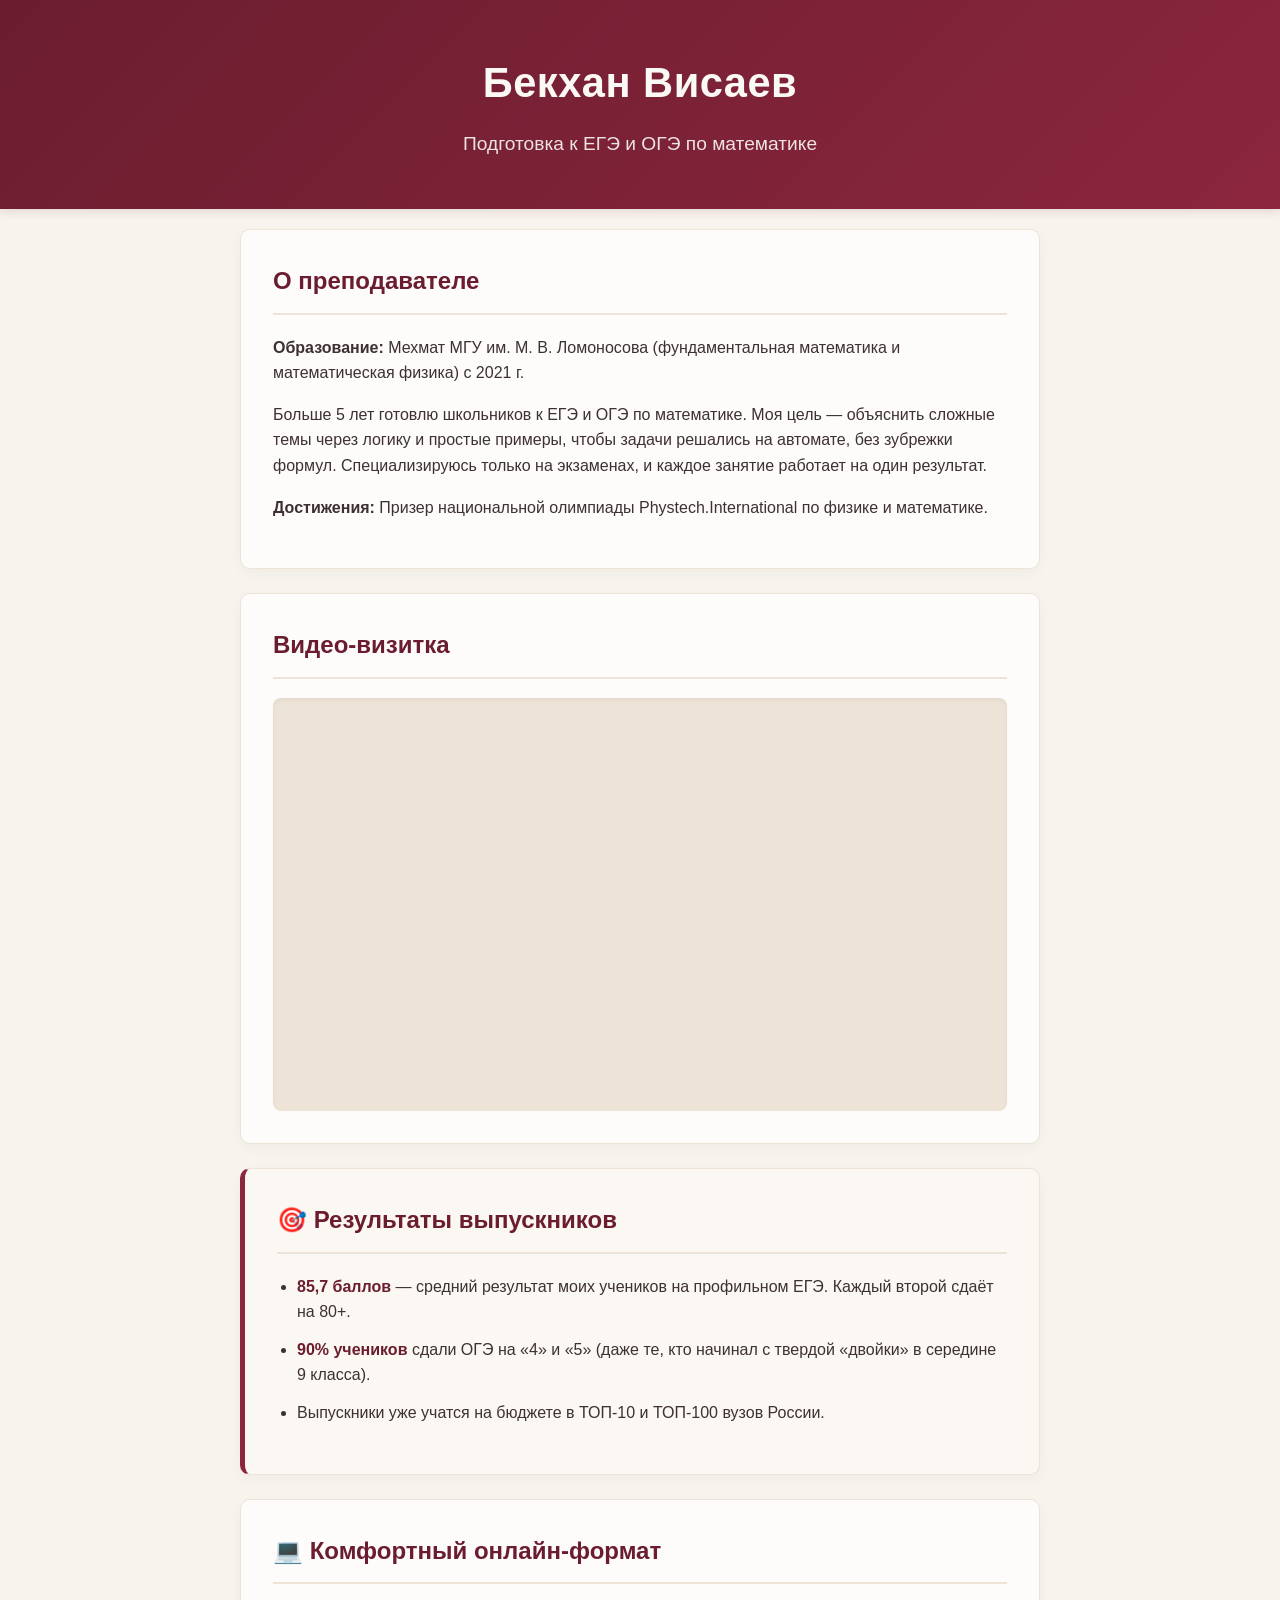
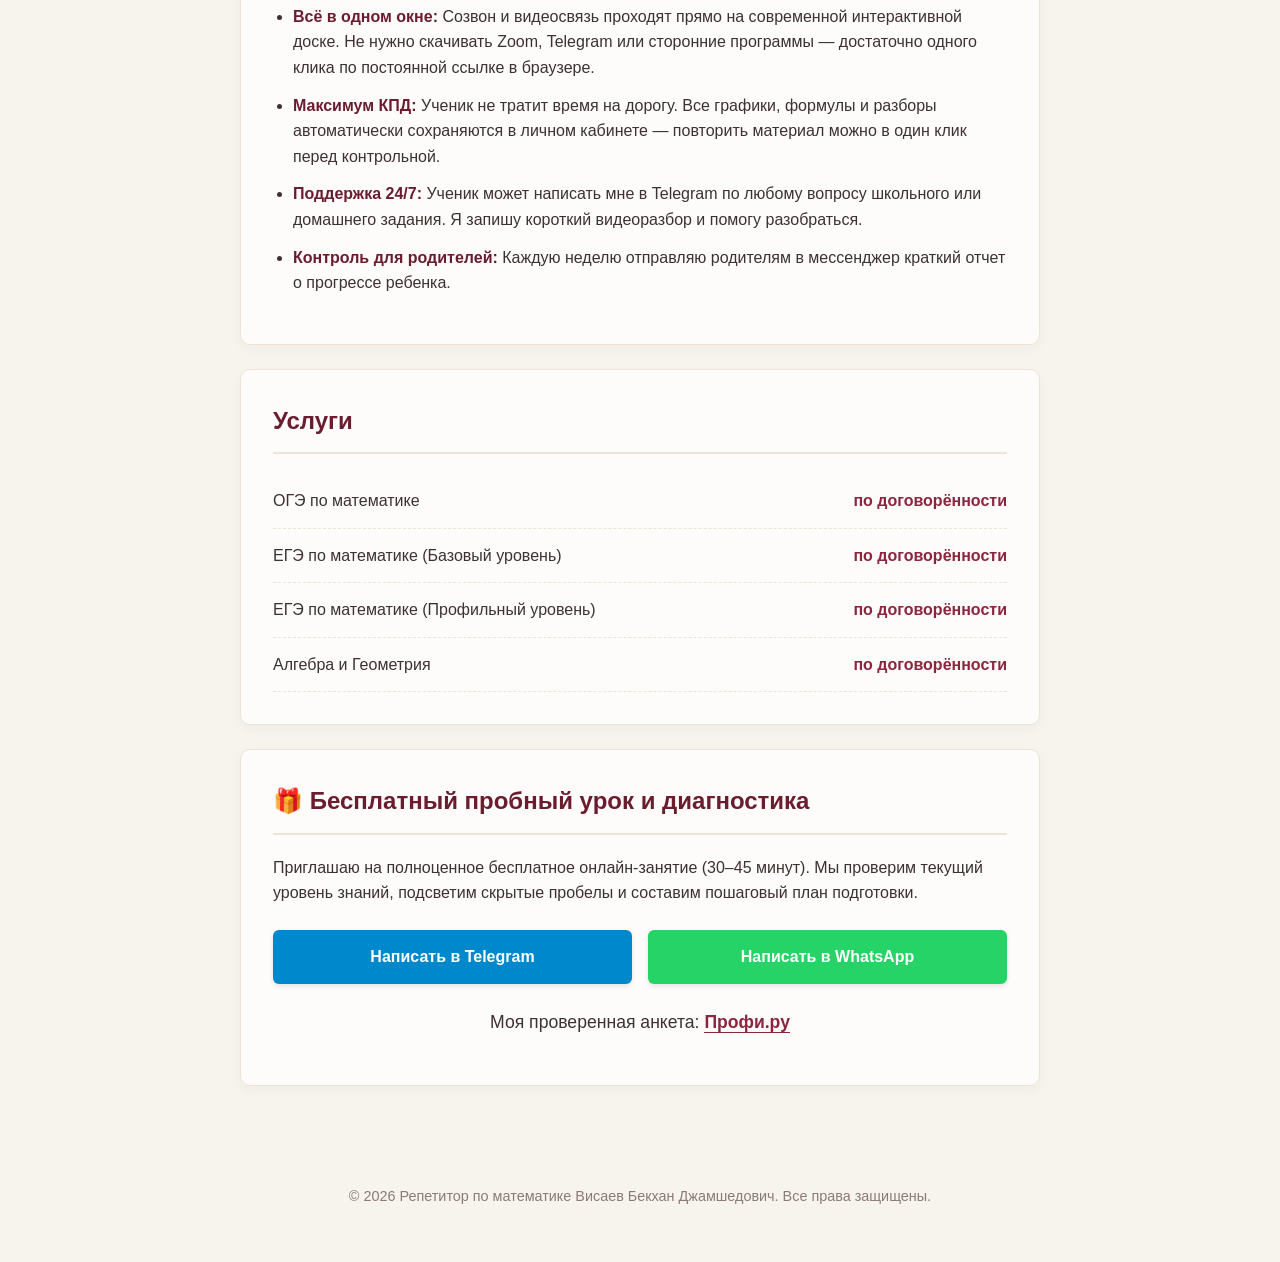
==== index.html @ f2959a83 "Update index.html" ====
<!DOCTYPE html>
<html lang="ru">
<head>
    <meta charset="UTF-8">
    <meta name="viewport" content="width=device-width, initial-scale=1.0">
    <title>Бекхан Висаев | Репетитор по математике (ЕГЭ, ОГЭ)</title>
    <link rel="stylesheet" href="style.css">
</head>
<body>

    <!-- Шапка сайта -->
    <header>
        <h1>Бекхан Висаев</h1>
        <p class="subtitle">Подготовка к ЕГЭ и ОГЭ по математике</p>
    </header>

    <div class="container">
        
        <!-- Обо мне -->
        <section class="card">
            <h2>О преподавателе</h2>
            <p><strong>Образование:</strong> Мехмат МГУ им. М. В. Ломоносова (фундаментальная математика и математическая физика) с 2021 г.</p>
            <p>Больше 5 лет готовлю школьников к ЕГЭ и ОГЭ по математике. Моя цель — объяснить сложные темы через логику и простые примеры, чтобы задачи решались на автомате, без зубрежки формул. Специализируюсь только на экзаменах, и каждое занятие работает на один результат.</p>
            <p><strong>Достижения:</strong> Призер национальной олимпиады Phystech.International по физике и математике.</p>
        </section>

        <!-- Блок видео-приветствия (YouTube Embed) -->
        <section class="card">
            <h2>Видео-визитка</h2>
            <div class="video-container">
                <iframe width="1339" height="753" src="https://www.youtube.com/embed/SC6uGHr_0v4" title="Роман Михайлов рассказывает про Гималаи, где он решил проблему Плоткина" frameborder="0" allow="accelerometer; autoplay; clipboard-write; encrypted-media; gyroscope; picture-in-picture; web-share" referrerpolicy="strict-origin-when-cross-origin" allowfullscreen></iframe>
        </section>

        <!-- Результаты учеников -->
        <section class="card stats-card">
            <h2>🎯 Результаты выпускников</h2>
            <ul>
                <li><strong>85,7 баллов</strong> — средний результат моих учеников на профильном ЕГЭ. Каждый второй сдаёт на 80+.</li>
                <li><strong>90% учеников</strong> сдали ОГЭ на «4» и «5» (даже те, кто начинал с твердой «двойки» в середине 9 класса).</li>
                <li>Выпускники уже учатся на бюджете в ТОП-10 и ТОП-100 вузов России.</li>
            </ul>
        </section>

        <!-- Как проходят занятия -->
        <section class="card">
            <h2>💻 Комфортный онлайн-формат</h2>
            <ul>
                <li><strong>Всё в одном окне:</strong> Созвон и видеосвязь проходят прямо на современной интерактивной доске. Не нужно скачивать Zoom, Telegram или сторонние программы — достаточно одного клика по постоянной ссылке в браузере.</li>
                <li><strong>Максимум КПД:</strong> Ученик не тратит время на дорогу. Все графики, формулы и разборы автоматически сохраняются в личном кабинете — повторить материал можно в один клик перед контрольной.</li>
                <li><strong>Поддержка 24/7:</strong> Ученик может написать мне в Telegram по любому вопросу школьного или домашнего задания. Я запишу короткий видеоразбор и помогу разобраться.</li>
                <li><strong>Контроль для родителей:</strong> Каждую неделю отправляю родителям в мессенджер краткий отчет о прогрессе ребенка.</li>
            </ul>
        </section>

        <!-- Направления и цены -->
        <section class="card">
            <h2>Услуги</h2>
            <div class="price-item">
                <span>ОГЭ по математике</span>
                <span class="price">по договорённости</span>
            </div>
            <div class="price-item">
                <span>ЕГЭ по математике (Базовый уровень)</span>
                <span class="price">по договорённости</span>
            </div>
            <div class="price-item">
                <span>ЕГЭ по математике (Профильный уровень)</span>
                <span class="price">по договорённости</span>
            </div>
            <div class="price-item">
                <span>Алгебра и Геометрия</span>
                <span class="price">по договорённости</span>
            </div>
        </section>

        <!-- Контакты и кнопка действия -->
        <section class="card contacts">
            <h2>🎁 Бесплатный пробный урок и диагностика</h2>
            <p>Приглашаю на полноценное бесплатное онлайн-занятие (30–45 минут). Мы проверим текущий уровень знаний, подсветим скрытые пробелы и составим пошаговый план подготовки.</p>
            
            <div class="buttons-container">
                <a href="https://t.me/math5" target="_blank" class="btn telegram">Написать в Telegram</a>
                <a href="https://wa.me" target="_blank" class="btn whatsapp">Написать в WhatsApp</a>
            </div>
            
            <p class="profi-link">Моя проверенная анкета: <a href="https://profi.ru/profile/VisayevBD" target="_blank">Профи.ру</a></p>
        </section>
    </div>

    <footer>
        <p>&copy; 2026 Репетитор по математике Висаев Бекхан Джамшедович. Все права защищены.</p>
    </footer>

</body>
</html>
---- style.css ----
/* Общие настройки страницы (Теплый бежевый фон) */
body {
    font-family: 'Segoe UI', Roboto, Helvetica, Arial, sans-serif;
    background-color: #f7f3ed; /* Благородный светлый беж */
    color: #3d3131; /* Мягкий темно-коричневый для комфортного чтения */
    line-height: 1.6;
    margin: 0;
    padding: 0;
}

/* Контейнер */
.container {
    max-width: 800px;
    margin: 0 auto;
    padding: 20px;
}

/* Шапка сайта (Глубокий Бордовый градиент) */
header {
    background: linear-gradient(135deg, #6b1d2f, #8b263e); /* Бордовый / Бургунди */
    color: #fbf9f6;
    text-align: center;
    padding: 50px 20px;
    box-shadow: 0 2px 10px rgba(107, 29, 47, 0.15);
}

header h1 {
    margin: 0;
    font-size: 2.6em;
    letter-spacing: 0.5px;
}

.subtitle {
    margin: 12px 0 0 0;
    font-size: 1.2em;
    opacity: 0.9;
    font-weight: 300;
}

/* Блоки-карточки (Слоновая кость с мягкой тенью) */
.card {
    background: #fdfcfb; /* Цвет слоновой кости */
    padding: 32px;
    margin-bottom: 24px;
    border-radius: 10px;
    border: 1px solid #ede4d7; /* Тонкая бежевая рамка */
    box-shadow: 0 4px 12px rgba(61, 49, 49, 0.04);
}

/* Специфический блок результатов (Бордовый акцент слева) */
.stats-card {
    border-left: 5px solid #8b263e;
    background-color: #fbf8f3;
}

.card h2 {
    color: #6b1d2f; /* Бордовые заголовки */
    margin-top: 0;
    font-size: 1.5em;
    border-bottom: 2px solid #ede4d7;
    padding-bottom: 12px;
}

ul {
    padding-left: 20px;
}

li {
    margin-bottom: 12px;
}

li strong {
    color: #6b1d2f;
}

/* Блок цен */
.price-item {
    display: flex;
    justify-content: space-between;
    padding: 14px 0;
    border-bottom: 1px dashed #ede4d7;
}

.price {
    font-weight: bold;
    color: #8b263e;
}

/* Адаптивный контейнер для YouTube */
.video-container {
    position: relative;
    padding-bottom: 56.25%; /* 16:9 */
    height: 0;
    overflow: hidden;
    border-radius: 8px;
    background: #ede4d7;
    box-shadow: inset 0 2px 4px rgba(0,0,0,0.05);
}

.video-container iframe {
    position: absolute;
    top: 0;
    left: 0;
    width: 100%;
    height: 100%;
    border: none;
}

/* Кнопки связи */
.buttons-container {
    display: flex;
    gap: 16px;
    flex-wrap: wrap;
    margin: 24px 0;
}

.btn {
    display: inline-block;
    padding: 14px 28px;
    color: white;
    text-decoration: none;
    border-radius: 6px;
    font-weight: bold;
    transition: transform 0.2s, background-color 0.2s;
    text-align: center;
    flex: 1;
    min-width: 200px;
    box-shadow: 0 2px 5px rgba(0,0,0,0.1);
}

.btn:hover {
    transform: translateY(-1px);
}

.telegram { background-color: #0088cc; }
.telegram:hover { background-color: #0077b3; }
.whatsapp { background-color: #25d366; }
.whatsapp:hover { background-color: #20ba5a; }

/* Ссылка на Профиру */
.profi-link {
    margin-top: 24px;
    font-size: 1.1em;
    text-align: center;
}

.profi-link a {
    color: #8b263e;
    font-weight: bold;
    text-decoration: none;
    border-bottom: 1px solid #8b263e;
}

.profi-link a:hover {
    color: #6b1d2f;
    border-bottom: 2px solid #6b1d2f;
}

/* Подвал сайта */
footer {
    text-align: center;
    padding: 40px 20px;
    color: #8a7a7a;
    font-size: 0.9em;
}
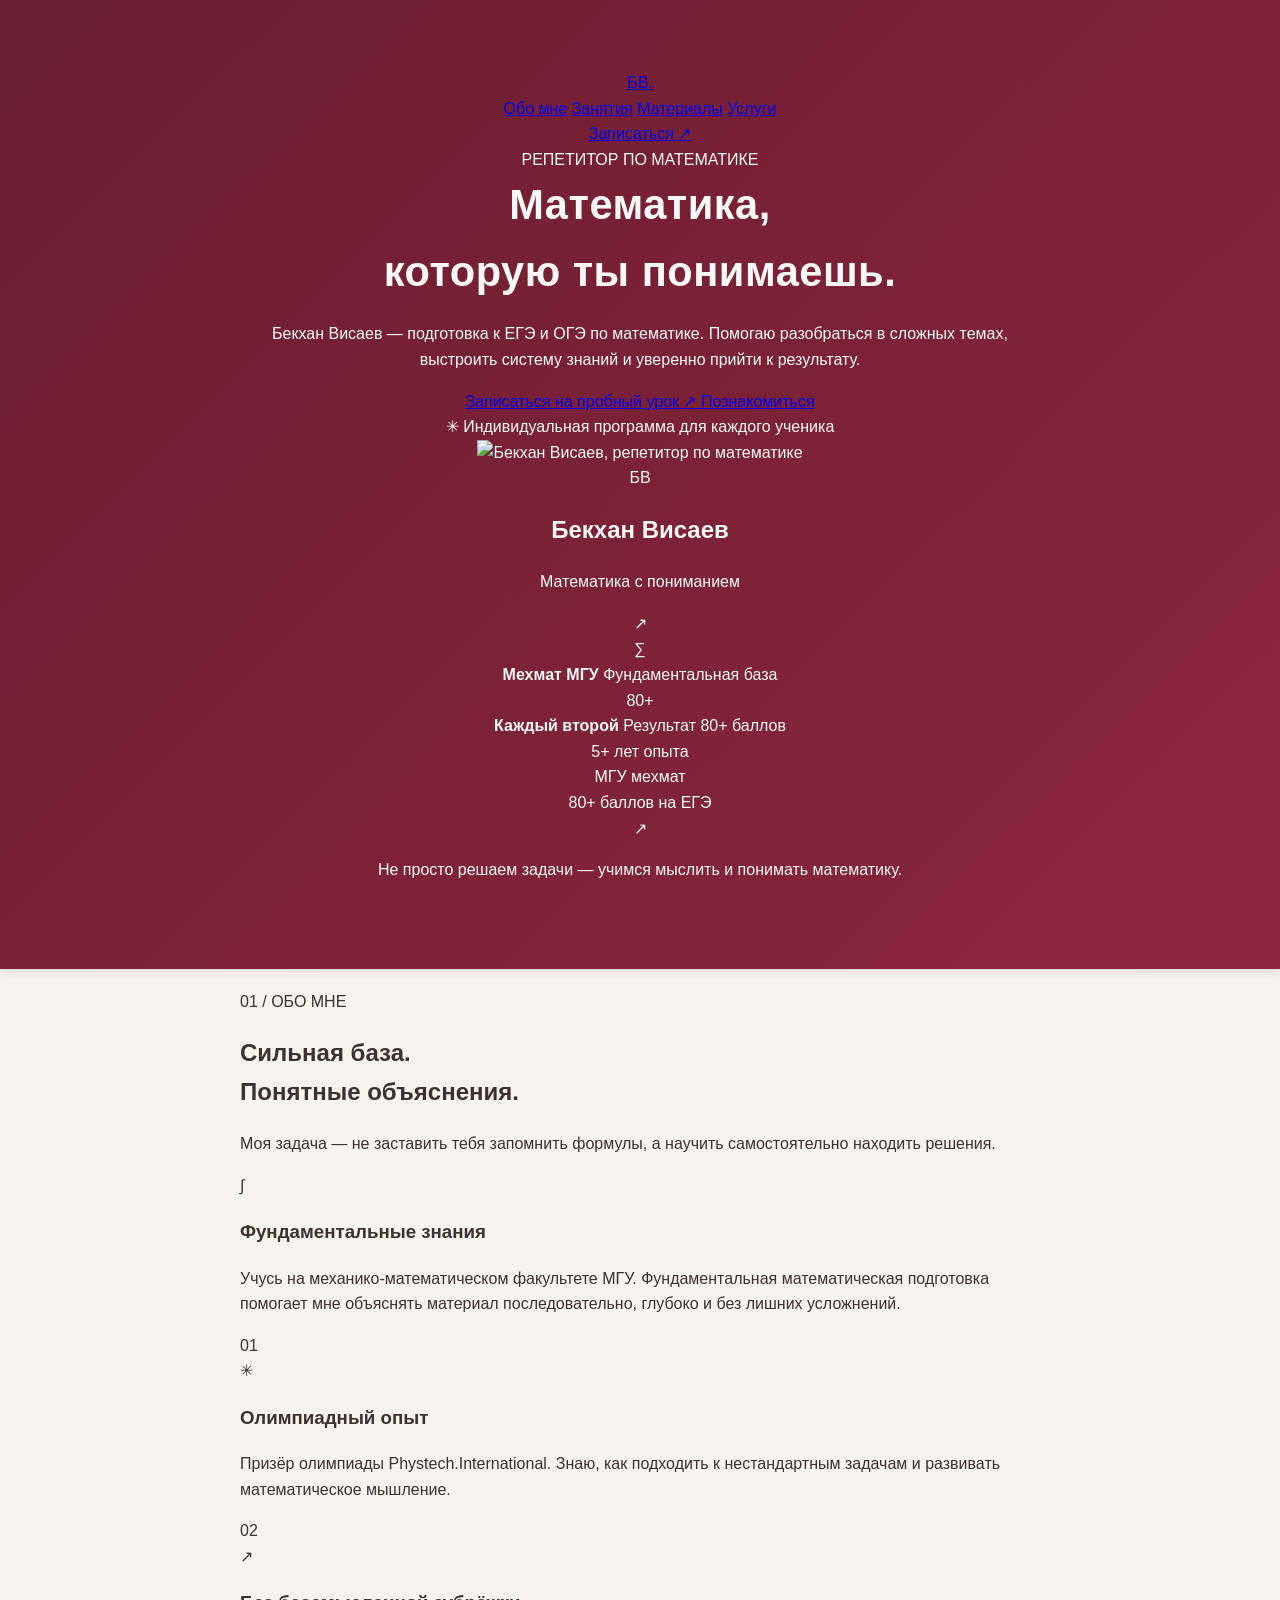
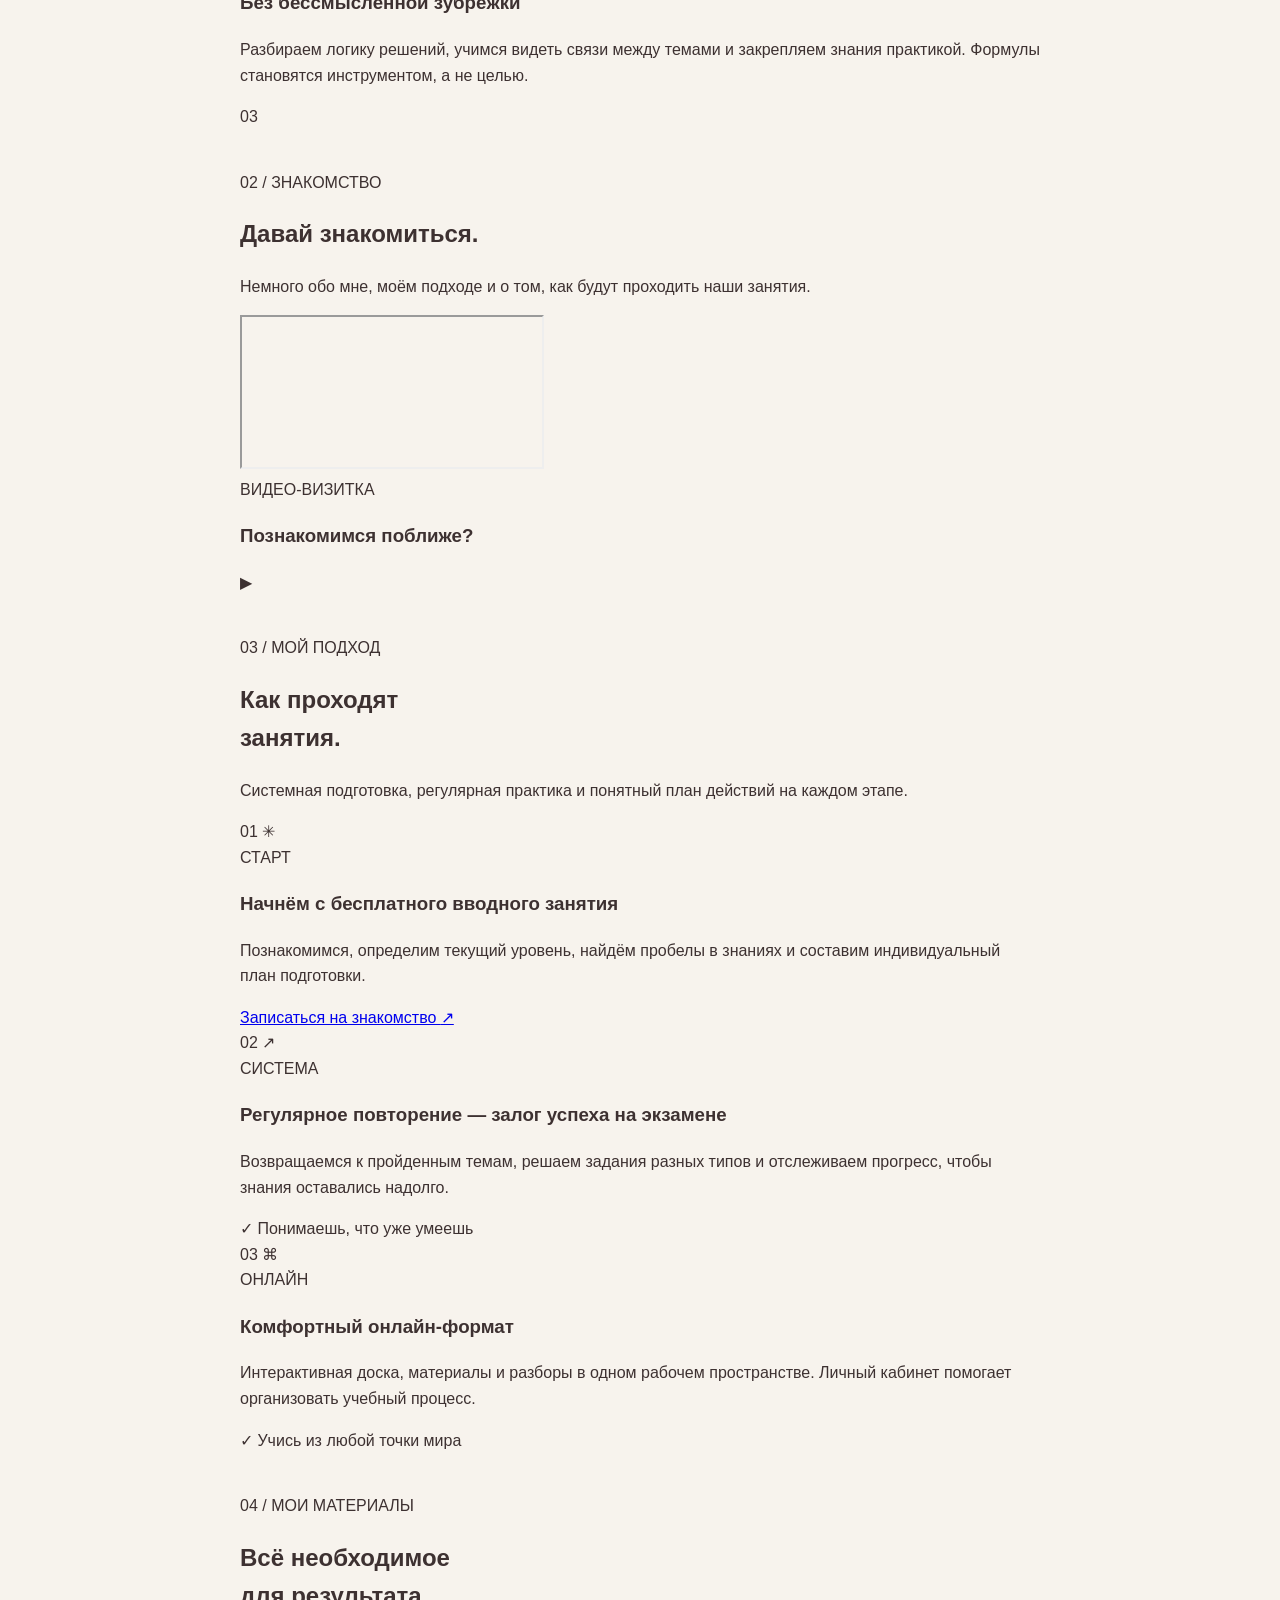
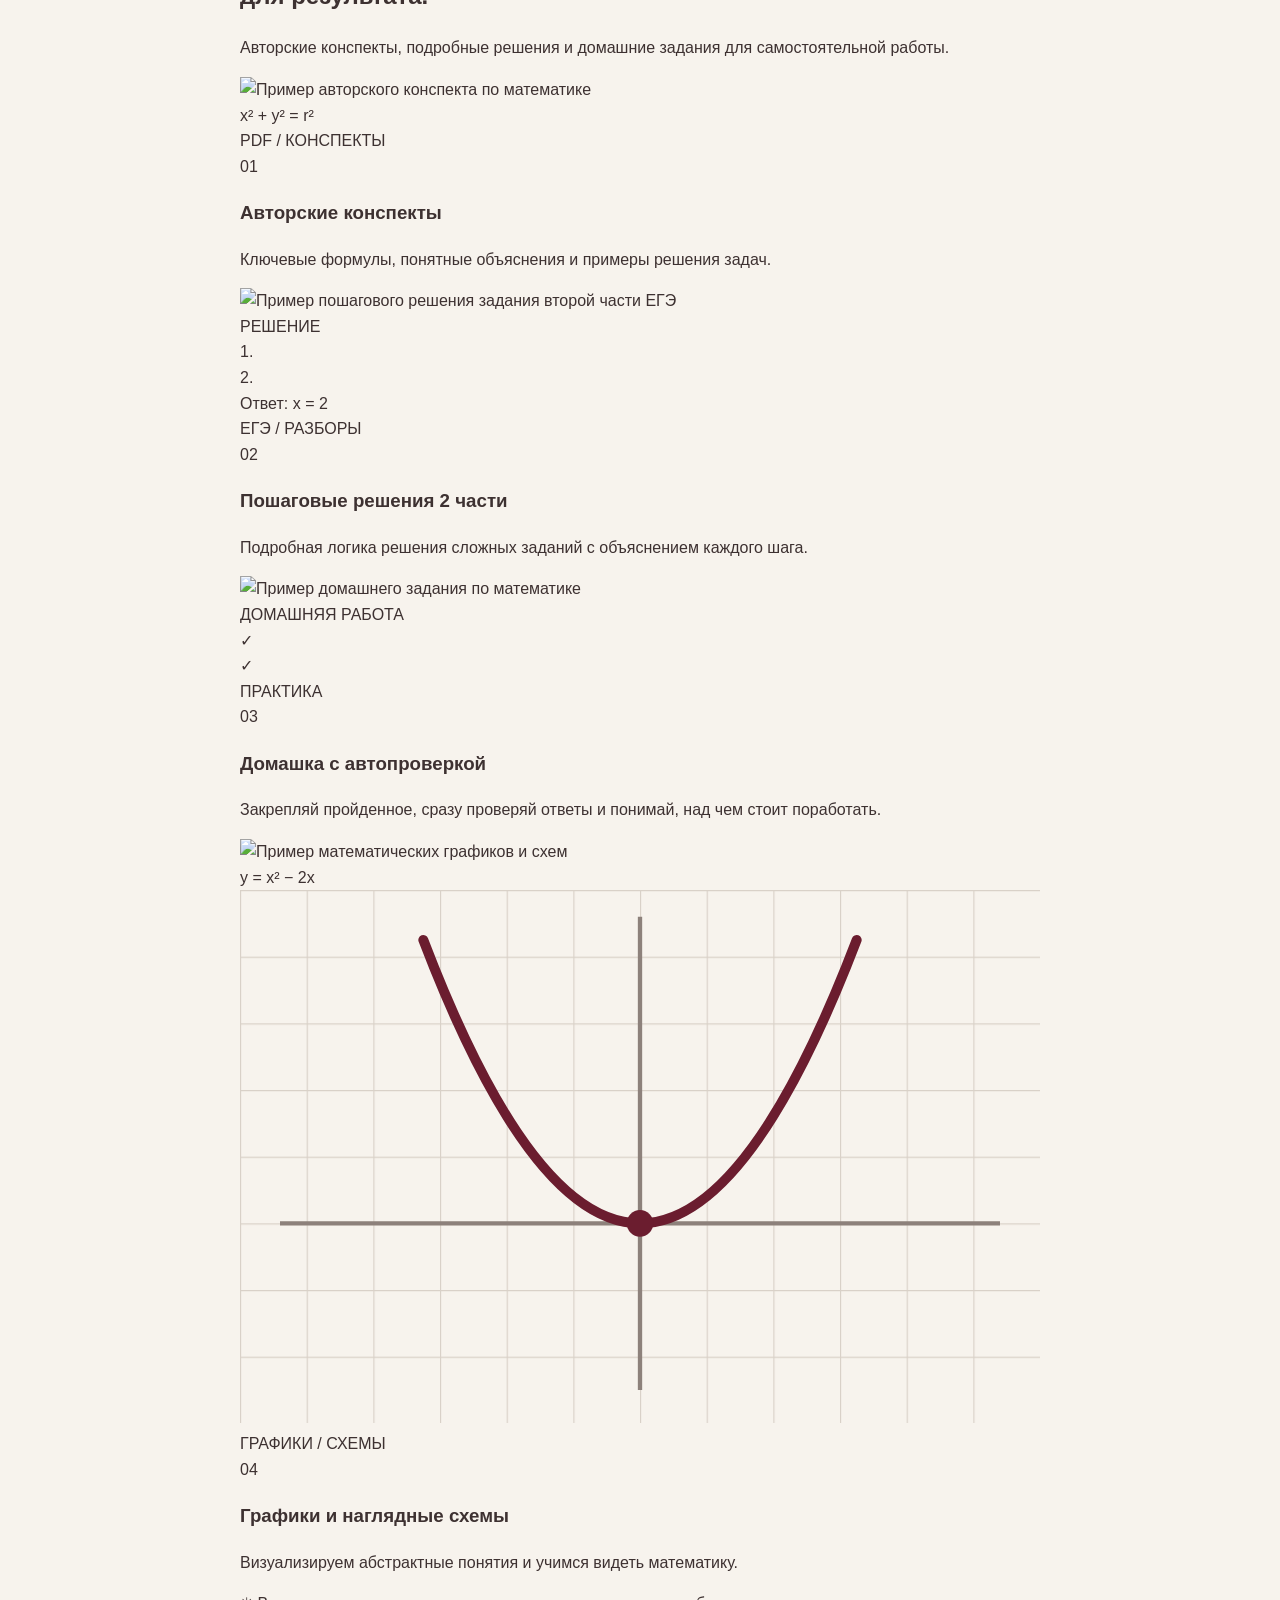
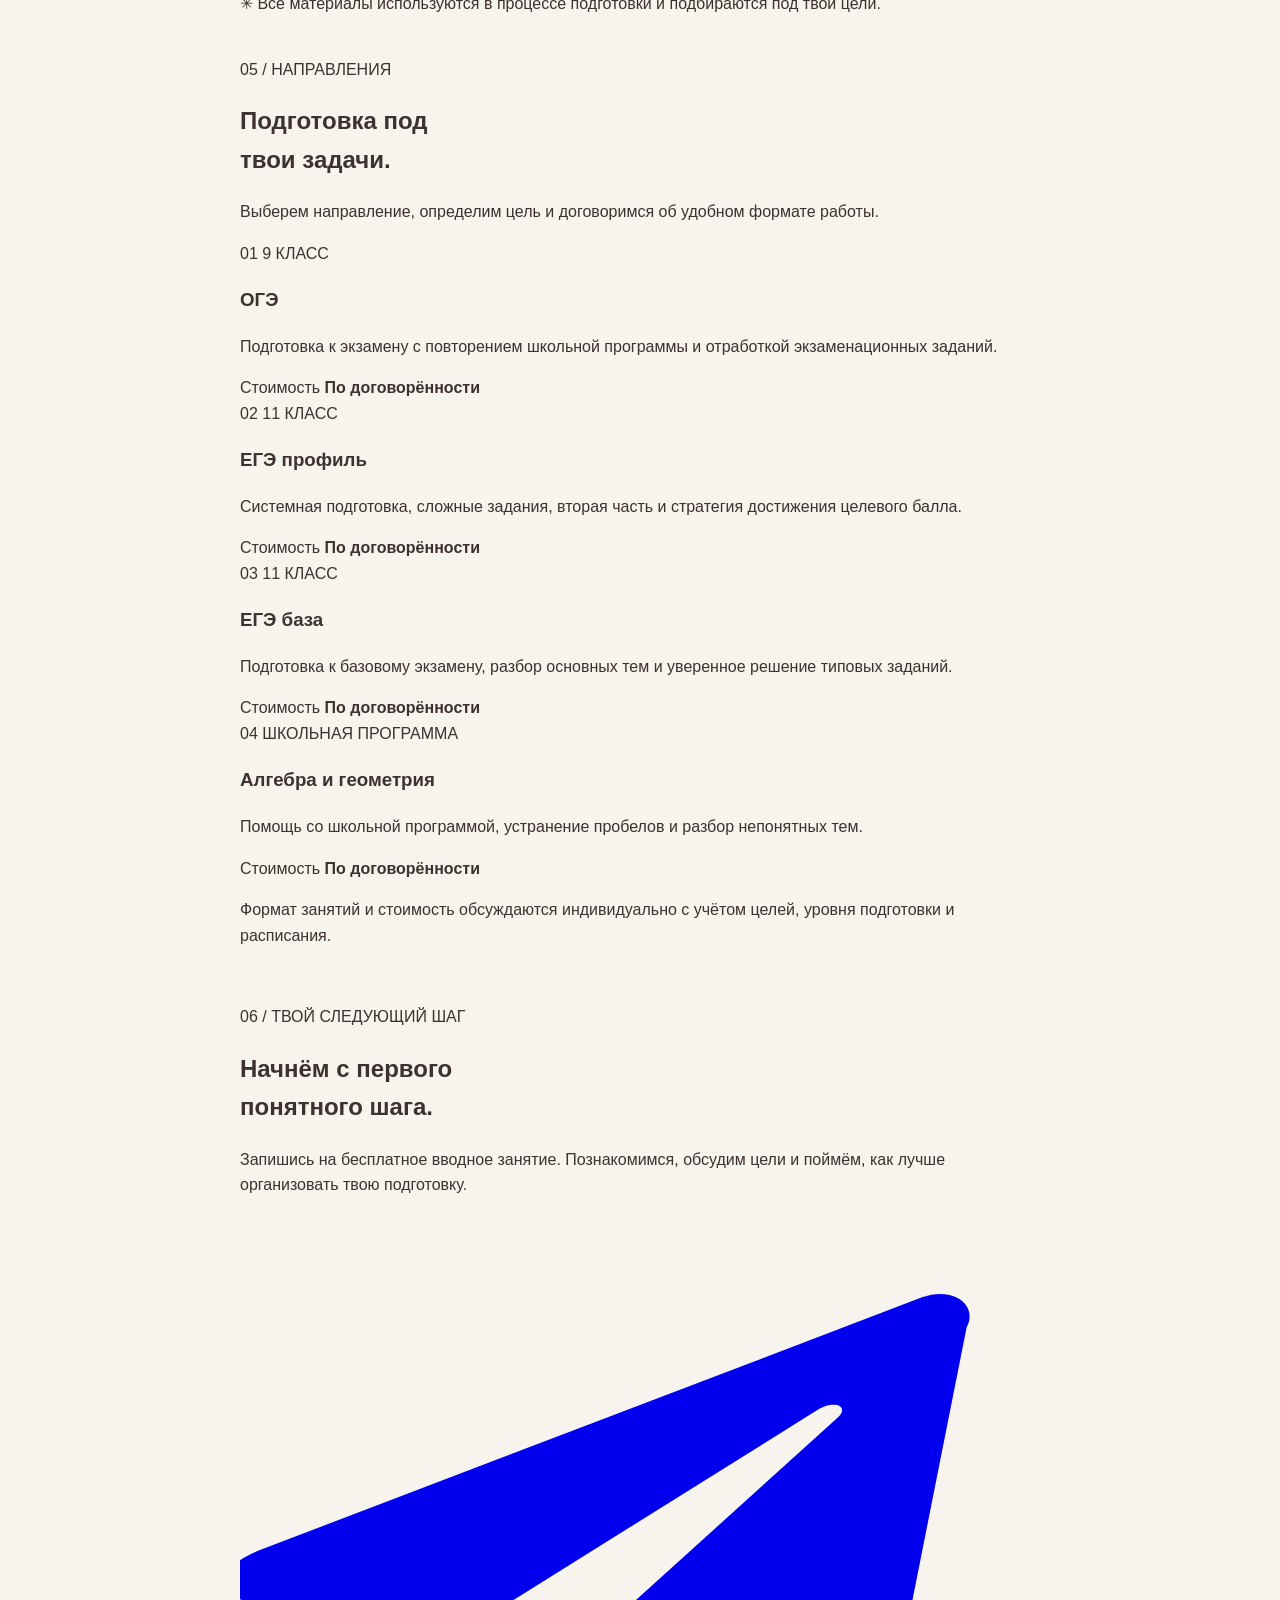
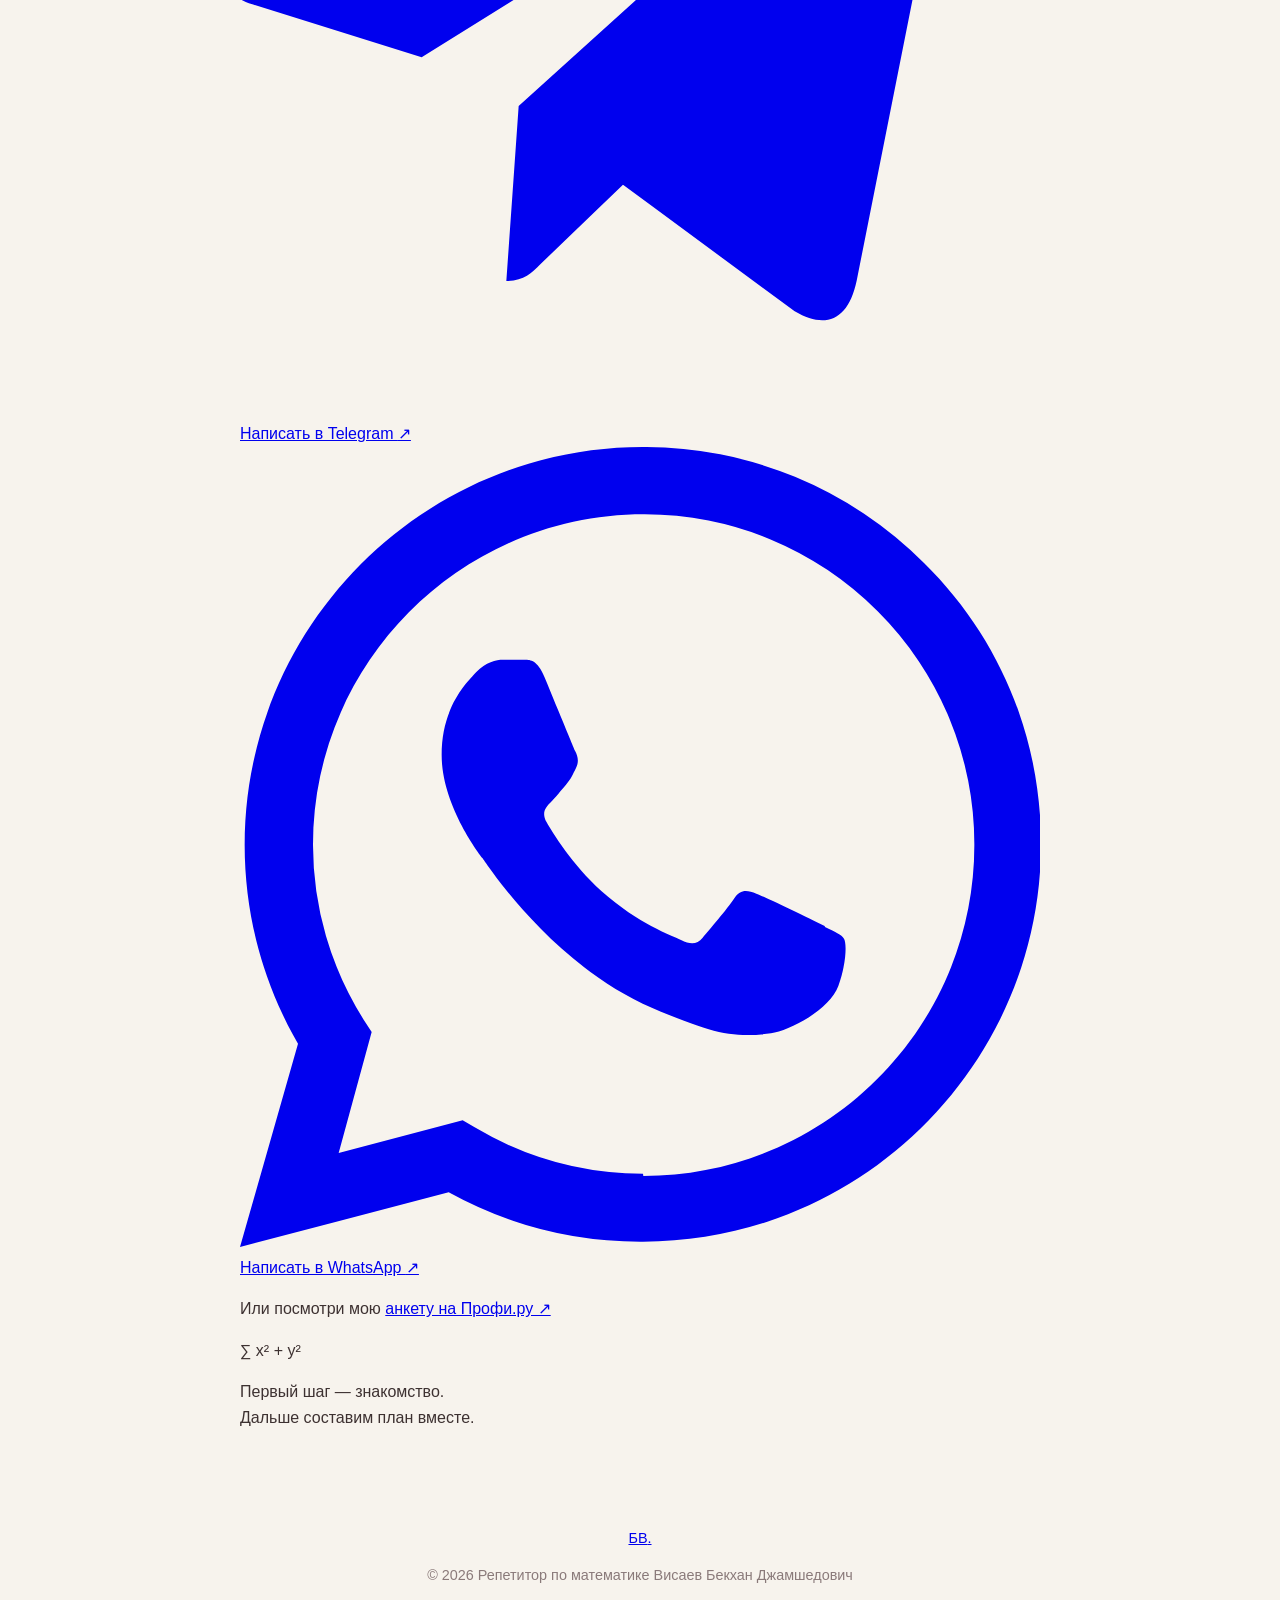
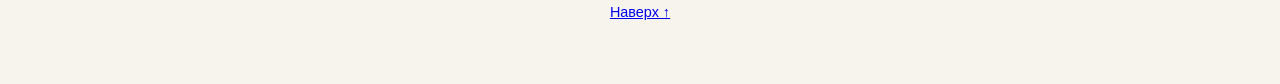
==== commit aff80e13: "Update index.html" ====
--- a/index.html
+++ b/index.html
@@ -3,92 +3,881 @@
 <head>
     <meta charset="UTF-8">
     <meta name="viewport" content="width=device-width, initial-scale=1.0">
-    <title>Бекхан Висаев | Репетитор по математике (ЕГЭ, ОГЭ)</title>
+
+    <meta
+        name="description"
+        content="Бекхан Висаев — репетитор по математике. Подготовка к ЕГЭ и ОГЭ, индивидуальный подход, авторские материалы и системная подготовка к экзаменам."
+    >
+    <meta name="theme-color" content="#6b1d2f">
+
+    <title>Бекхан Висаев — репетитор по математике | ЕГЭ и ОГЭ</title>
+
     <link rel="stylesheet" href="style.css">
 </head>
+
 <body>
 
-    <!-- Шапка сайта -->
-    <header>
-        <h1>Бекхан Висаев</h1>
-        <p class="subtitle">Подготовка к ЕГЭ и ОГЭ по математике</p>
+    <!-- ШАПКА -->
+    <header class="hero" id="home">
+        <div class="container">
+
+            <nav class="navigation" aria-label="Основная навигация">
+                <a class="logo" href="#home">БВ<span>.</span></a>
+
+                <div class="nav-links">
+                    <a href="#about">Обо мне</a>
+                    <a href="#lessons">Занятия</a>
+                    <a href="#materials">Материалы</a>
+                    <a href="#prices">Услуги</a>
+                </div>
+
+                <a class="nav-cta" href="#contacts">Записаться ↗</a>
+            </nav>
+
+            <div class="hero-content">
+
+                <div class="hero-text">
+                    <span class="eyebrow">
+                        <span class="status-dot"></span>
+                        РЕПЕТИТОР ПО МАТЕМАТИКЕ
+                    </span>
+
+                    <h1>
+                        Математика,<br>
+                        которую ты <span class="accent-text">понимаешь.</span>
+                    </h1>
+
+                    <p class="hero-description">
+                        Бекхан Висаев — подготовка к ЕГЭ и ОГЭ по математике.
+                        Помогаю разобраться в сложных темах, выстроить систему
+                        знаний и уверенно прийти к результату.
+                    </p>
+
+                    <div class="hero-actions">
+                        <a class="button button-primary" href="#contacts">
+                            Записаться на пробный урок
+                            <span aria-hidden="true">↗</span>
+                        </a>
+
+                        <a class="button button-secondary" href="#about">
+                            Познакомиться
+                        </a>
+                    </div>
+
+                    <div class="hero-note">
+                        <span class="note-icon" aria-hidden="true">✳</span>
+                        Индивидуальная программа для каждого ученика
+                    </div>
+                </div>
+
+                <div class="hero-visual">
+                    <div class="portrait-card">
+
+                        <div class="portrait-placeholder">
+                            <!-- Замени photo1.jpg на свою фотографию -->
+                            <img
+                                src="photo1.jpg"
+                                alt="Бекхан Висаев, репетитор по математике"
+                                class="portrait-image"
+                            >
+
+                            <div class="portrait-fallback" aria-hidden="true">
+                                <span>БВ</span>
+                            </div>
+                        </div>
+
+                        <div class="portrait-caption">
+                            <div>
+                                <h2>Бекхан Висаев</h2>
+                                <p>Математика с пониманием</p>
+                            </div>
+
+                            <span class="portrait-arrow" aria-hidden="true">↗</span>
+                        </div>
+                    </div>
+
+                    <div class="floating-card floating-card-top">
+                        <span class="floating-icon" aria-hidden="true">∑</span>
+                        <div>
+                            <strong>Мехмат МГУ</strong>
+                            <span>Фундаментальная база</span>
+                        </div>
+                    </div>
+
+                    <div class="floating-card floating-card-bottom">
+                        <span class="floating-number">80+</span>
+                        <div>
+                            <strong>Каждый второй</strong>
+                            <span>Результат 80+ баллов</span>
+                        </div>
+                    </div>
+
+                    <div class="decorative-circle decorative-circle-one"></div>
+                    <div class="decorative-circle decorative-circle-two"></div>
+                </div>
+
+            </div>
+
+            <div class="hero-stats">
+                <div class="stat-item">
+                    <span class="stat-number">5+</span>
+                    <span class="stat-label">лет опыта</span>
+                </div>
+
+                <div class="stat-item">
+                    <span class="stat-number">МГУ</span>
+                    <span class="stat-label">мехмат</span>
+                </div>
+
+                <div class="stat-item">
+                    <span class="stat-number">80+</span>
+                    <span class="stat-label">баллов на ЕГЭ</span>
+                </div>
+
+                <div class="stat-description">
+                    <span class="stat-description-icon" aria-hidden="true">↗</span>
+                    <p>
+                        Не просто решаем задачи — учимся мыслить
+                        и понимать математику.
+                    </p>
+                </div>
+            </div>
+
+        </div>
     </header>
 
-    <div class="container">
-        
-        <!-- Обо мне -->
-        <section class="card">
-            <h2>О преподавателе</h2>
-            <p><strong>Образование:</strong> Мехмат МГУ им. М. В. Ломоносова (фундаментальная математика и математическая физика) с 2021 г.</p>
-            <p>Больше 5 лет готовлю школьников к ЕГЭ и ОГЭ по математике. Моя цель — объяснить сложные темы через логику и простые примеры, чтобы задачи решались на автомате, без зубрежки формул. Специализируюсь только на экзаменах, и каждое занятие работает на один результат.</p>
-            <p><strong>Достижения:</strong> Призер национальной олимпиады Phystech.International по физике и математике.</p>
-        </section>
-
-        <!-- Блок видео-приветствия (YouTube Embed) -->
-        <section class="card">
-            <h2>Видео-визитка</h2>
-            <div class="video-container">
-                <iframe width="1339" height="753" src="https://www.youtube.com/embed/SC6uGHr_0v4" title="Роман Михайлов рассказывает про Гималаи, где он решил проблему Плоткина" frameborder="0" allow="accelerometer; autoplay; clipboard-write; encrypted-media; gyroscope; picture-in-picture; web-share" referrerpolicy="strict-origin-when-cross-origin" allowfullscreen></iframe>
-        </section>
-
-        <!-- Результаты учеников -->
-        <section class="card stats-card">
-            <h2>🎯 Результаты выпускников</h2>
-            <ul>
-                <li><strong>85,7 баллов</strong> — средний результат моих учеников на профильном ЕГЭ. Каждый второй сдаёт на 80+.</li>
-                <li><strong>90% учеников</strong> сдали ОГЭ на «4» и «5» (даже те, кто начинал с твердой «двойки» в середине 9 класса).</li>
-                <li>Выпускники уже учатся на бюджете в ТОП-10 и ТОП-100 вузов России.</li>
-            </ul>
-        </section>
-
-        <!-- Как проходят занятия -->
-        <section class="card">
-            <h2>💻 Комфортный онлайн-формат</h2>
-            <ul>
-                <li><strong>Всё в одном окне:</strong> Созвон и видеосвязь проходят прямо на современной интерактивной доске. Не нужно скачивать Zoom, Telegram или сторонние программы — достаточно одного клика по постоянной ссылке в браузере.</li>
-                <li><strong>Максимум КПД:</strong> Ученик не тратит время на дорогу. Все графики, формулы и разборы автоматически сохраняются в личном кабинете — повторить материал можно в один клик перед контрольной.</li>
-                <li><strong>Поддержка 24/7:</strong> Ученик может написать мне в Telegram по любому вопросу школьного или домашнего задания. Я запишу короткий видеоразбор и помогу разобраться.</li>
-                <li><strong>Контроль для родителей:</strong> Каждую неделю отправляю родителям в мессенджер краткий отчет о прогрессе ребенка.</li>
-            </ul>
-        </section>
-
-        <!-- Направления и цены -->
-        <section class="card">
-            <h2>Услуги</h2>
-            <div class="price-item">
-                <span>ОГЭ по математике</span>
-                <span class="price">по договорённости</span>
-            </div>
-            <div class="price-item">
-                <span>ЕГЭ по математике (Базовый уровень)</span>
-                <span class="price">по договорённости</span>
-            </div>
-            <div class="price-item">
-                <span>ЕГЭ по математике (Профильный уровень)</span>
-                <span class="price">по договорённости</span>
-            </div>
-            <div class="price-item">
-                <span>Алгебра и Геометрия</span>
-                <span class="price">по договорённости</span>
+
+    <main>
+
+        <!-- О ПРЕПОДАВАТЕЛЕ -->
+        <section class="section about-section" id="about">
+            <div class="container">
+
+                <div class="section-heading">
+                    <div>
+                        <span class="eyebrow">01 / ОБО МНЕ</span>
+                        <h2 class="section-title">
+                            Сильная база.<br>
+                            <span class="accent-text">Понятные объяснения.</span>
+                        </h2>
+                    </div>
+
+                    <p class="section-intro">
+                        Моя задача — не заставить тебя запомнить формулы,
+                        а научить самостоятельно находить решения.
+                    </p>
+                </div>
+
+                <div class="about-grid">
+
+                    <article class="about-card about-card-main">
+                        <div class="card-icon" aria-hidden="true">∫</div>
+
+                        <h3>Фундаментальные знания</h3>
+
+                        <p>
+                            Учусь на механико-математическом факультете МГУ.
+                            Фундаментальная математическая подготовка помогает
+                            мне объяснять материал последовательно, глубоко
+                            и без лишних усложнений.
+                        </p>
+
+                        <span class="card-index">01</span>
+                    </article>
+
+                    <article class="about-card">
+                        <div class="card-icon" aria-hidden="true">✳</div>
+
+                        <h3>Олимпиадный опыт</h3>
+
+                        <p>
+                            Призёр олимпиады Phystech.International.
+                            Знаю, как подходить к нестандартным задачам
+                            и развивать математическое мышление.
+                        </p>
+
+                        <span class="card-index">02</span>
+                    </article>
+
+                    <article class="about-card">
+                        <div class="card-icon" aria-hidden="true">↗</div>
+
+                        <h3>Без бессмысленной зубрёжки</h3>
+
+                        <p>
+                            Разбираем логику решений, учимся видеть связи
+                            между темами и закрепляем знания практикой.
+                            Формулы становятся инструментом, а не целью.
+                        </p>
+
+                        <span class="card-index">03</span>
+                    </article>
+
+                </div>
             </div>
         </section>
 
-        <!-- Контакты и кнопка действия -->
-        <section class="card contacts">
-            <h2>🎁 Бесплатный пробный урок и диагностика</h2>
-            <p>Приглашаю на полноценное бесплатное онлайн-занятие (30–45 минут). Мы проверим текущий уровень знаний, подсветим скрытые пробелы и составим пошаговый план подготовки.</p>
-            
-            <div class="buttons-container">
-                <a href="https://t.me/math5" target="_blank" class="btn telegram">Написать в Telegram</a>
-                <a href="https://wa.me" target="_blank" class="btn whatsapp">Написать в WhatsApp</a>
+
+        <!-- ВИДЕО-ВИЗИТКА -->
+        <section class="section video-section">
+            <div class="container">
+
+                <div class="section-heading">
+                    <div>
+                        <span class="eyebrow">02 / ЗНАКОМСТВО</span>
+                        <h2 class="section-title">
+                            Давай <span class="accent-text">знакомиться.</span>
+                        </h2>
+                    </div>
+
+                    <p class="section-intro">
+                        Немного обо мне, моём подходе и о том,
+                        как будут проходить наши занятия.
+                    </p>
+                </div>
+
+                <div class="video-card">
+                    <div class="video-frame">
+
+                        <!--
+                            ЗАМЕНИ iframe на ссылку своего видео.
+                            Пример:
+                            https://www.youtube.com/embed/ID_ТВОЕГО_ВИДЕО
+                        -->
+                        <iframe
+                            src="https://www.youtube.com/embed/"
+                            title="Видео-визитка Бекхана Висаева"
+                            loading="lazy"
+                            allow="accelerometer; autoplay; clipboard-write; encrypted-media; gyroscope; picture-in-picture; web-share"
+                            allowfullscreen
+                            referrerpolicy="strict-origin-when-cross-origin"
+                        ></iframe>
+
+                    </div>
+
+                    <div class="video-caption">
+                        <div>
+                            <span class="video-label">ВИДЕО-ВИЗИТКА</span>
+                            <h3>Познакомимся поближе?</h3>
+                        </div>
+
+                        <span class="video-caption-icon" aria-hidden="true">▶</span>
+                    </div>
+                </div>
+
             </div>
-            
-            <p class="profi-link">Моя проверенная анкета: <a href="https://profi.ru/profile/VisayevBD" target="_blank">Профи.ру</a></p>
         </section>
-    </div>
-
-    <footer>
-        <p>&copy; 2026 Репетитор по математике Висаев Бекхан Джамшедович. Все права защищены.</p>
+
+
+        <!-- КАК ПРОХОДЯТ ЗАНЯТИЯ -->
+        <section class="section lessons-section" id="lessons">
+            <div class="container">
+
+                <div class="section-heading">
+                    <div>
+                        <span class="eyebrow">03 / МОЙ ПОДХОД</span>
+                        <h2 class="section-title">
+                            Как проходят<br>
+                            <span class="accent-text">занятия.</span>
+                        </h2>
+                    </div>
+
+                    <p class="section-intro">
+                        Системная подготовка, регулярная практика
+                        и понятный план действий на каждом этапе.
+                    </p>
+                </div>
+
+                <div class="lessons-grid">
+
+                    <article class="lesson-card lesson-card-featured">
+                        <div class="lesson-card-top">
+                            <span class="lesson-number">01</span>
+                            <span class="lesson-icon" aria-hidden="true">✳</span>
+                        </div>
+
+                        <div>
+                            <span class="lesson-tag">СТАРТ</span>
+
+                            <h3>
+                                Начнём с бесплатного
+                                вводного занятия
+                            </h3>
+
+                            <p>
+                                Познакомимся, определим текущий уровень,
+                                найдём пробелы в знаниях и составим
+                                индивидуальный план подготовки.
+                            </p>
+                        </div>
+
+                        <a href="#contacts" class="card-link">
+                            Записаться на знакомство <span>↗</span>
+                        </a>
+                    </article>
+
+                    <article class="lesson-card">
+                        <div class="lesson-card-top">
+                            <span class="lesson-number">02</span>
+                            <span class="lesson-icon" aria-hidden="true">↗</span>
+                        </div>
+
+                        <div>
+                            <span class="lesson-tag">СИСТЕМА</span>
+
+                            <h3>
+                                Регулярное повторение —
+                                залог успеха на экзамене
+                            </h3>
+
+                            <p>
+                                Возвращаемся к пройденным темам,
+                                решаем задания разных типов и отслеживаем
+                                прогресс, чтобы знания оставались надолго.
+                            </p>
+                        </div>
+
+                        <div class="lesson-bottom-note">
+                            <span class="check-icon" aria-hidden="true">✓</span>
+                            Понимаешь, что уже умеешь
+                        </div>
+                    </article>
+
+                    <article class="lesson-card">
+                        <div class="lesson-card-top">
+                            <span class="lesson-number">03</span>
+                            <span class="lesson-icon" aria-hidden="true">⌘</span>
+                        </div>
+
+                        <div>
+                            <span class="lesson-tag">ОНЛАЙН</span>
+
+                            <h3>Комфортный онлайн-формат</h3>
+
+                            <p>
+                                Интерактивная доска, материалы и разборы
+                                в одном рабочем пространстве. Личный кабинет
+                                помогает организовать учебный процесс.
+                            </p>
+                        </div>
+
+                        <div class="lesson-bottom-note">
+                            <span class="check-icon" aria-hidden="true">✓</span>
+                            Учись из любой точки мира
+                        </div>
+                    </article>
+
+                </div>
+            </div>
+        </section>
+
+
+        <!-- УЧЕБНЫЕ МАТЕРИАЛЫ -->
+        <section class="section materials-section" id="materials">
+            <div class="container">
+
+                <div class="section-heading">
+                    <div>
+                        <span class="eyebrow">04 / МОИ МАТЕРИАЛЫ</span>
+                        <h2 class="section-title">
+                            Всё необходимое<br>
+                            <span class="accent-text">для результата.</span>
+                        </h2>
+                    </div>
+
+                    <p class="section-intro">
+                        Авторские конспекты, подробные решения
+                        и домашние задания для самостоятельной работы.
+                    </p>
+                </div>
+
+                <div class="materials-grid">
+
+                    <!-- Карточка 1 -->
+                    <article class="material-card">
+                        <div class="material-image material-image-beige">
+
+                            <img
+                                src="photo2.jpg"
+                                alt="Пример авторского конспекта по математике"
+                                loading="lazy"
+                            >
+
+                            <div class="document-preview" aria-hidden="true">
+                                <div class="document-sheet">
+                                    <span class="document-top-line"></span>
+                                    <span class="document-title-line"></span>
+                                    <span class="document-line"></span>
+                                    <span class="document-line short"></span>
+
+                                    <div class="document-formula">
+                                        x² + y² = r²
+                                    </div>
+
+                                    <span class="document-line"></span>
+                                    <span class="document-line medium"></span>
+                                    <span class="document-line short"></span>
+                                </div>
+                            </div>
+
+                            <span class="material-badge">PDF / КОНСПЕКТЫ</span>
+                        </div>
+
+                        <div class="material-info">
+                            <span class="material-number">01</span>
+                            <h3>Авторские конспекты</h3>
+                            <p>
+                                Ключевые формулы, понятные объяснения
+                                и примеры решения задач.
+                            </p>
+                        </div>
+                    </article>
+
+
+                    <!-- Карточка 2 -->
+                    <article class="material-card">
+                        <div class="material-image material-image-pink">
+
+                            <img
+                                src="photo3.jpg"
+                                alt="Пример пошагового решения задания второй части ЕГЭ"
+                                loading="lazy"
+                            >
+
+                            <div class="solution-preview" aria-hidden="true">
+                                <div class="solution-sheet">
+                                    <span class="solution-heading">РЕШЕНИЕ</span>
+
+                                    <div class="solution-step">
+                                        <span>1.</span>
+                                        <div>
+                                            <span class="document-line"></span>
+                                            <span class="document-line short"></span>
+                                        </div>
+                                    </div>
+
+                                    <div class="solution-step">
+                                        <span>2.</span>
+                                        <div>
+                                            <span class="document-line medium"></span>
+                                            <span class="document-line short"></span>
+                                        </div>
+                                    </div>
+
+                                    <div class="solution-answer">
+                                        Ответ: x = 2
+                                    </div>
+                                </div>
+                            </div>
+
+                            <span class="material-badge">ЕГЭ / РАЗБОРЫ</span>
+                        </div>
+
+                        <div class="material-info">
+                            <span class="material-number">02</span>
+                            <h3>Пошаговые решения 2 части</h3>
+                            <p>
+                                Подробная логика решения сложных заданий
+                                с объяснением каждого шага.
+                            </p>
+                        </div>
+                    </article>
+
+
+                    <!-- Карточка 3 -->
+                    <article class="material-card">
+                        <div class="material-image material-image-green">
+
+                            <img
+                                src="photo4.jpg"
+                                alt="Пример домашнего задания по математике"
+                                loading="lazy"
+                            >
+
+                            <div class="homework-preview" aria-hidden="true">
+                                <div class="homework-sheet">
+                                    <span class="homework-heading">
+                                        ДОМАШНЯЯ РАБОТА
+                                    </span>
+
+                                    <div class="homework-task">
+                                        <span class="task-check">✓</span>
+                                        <span class="document-line"></span>
+                                    </div>
+
+                                    <div class="homework-task">
+                                        <span class="task-check">✓</span>
+                                        <span class="document-line medium"></span>
+                                    </div>
+
+                                    <div class="homework-task">
+                                        <span class="task-check"></span>
+                                        <span class="document-line"></span>
+                                    </div>
+
+                                    <div class="homework-task">
+                                        <span class="task-check"></span>
+                                        <span class="document-line short"></span>
+                                    </div>
+                                </div>
+                            </div>
+
+                            <span class="material-badge">ПРАКТИКА</span>
+                        </div>
+
+                        <div class="material-info">
+                            <span class="material-number">03</span>
+                            <h3>Домашка с автопроверкой</h3>
+                            <p>
+                                Закрепляй пройденное, сразу проверяй ответы
+                                и понимай, над чем стоит поработать.
+                            </p>
+                        </div>
+                    </article>
+
+
+                    <!-- Карточка 4 -->
+                    <article class="material-card">
+                        <div class="material-image material-image-blue">
+
+                            <img
+                                src="photo5.jpg"
+                                alt="Пример математических графиков и схем"
+                                loading="lazy"
+                            >
+
+                            <div class="graph-preview" aria-hidden="true">
+                                <div class="graph-sheet">
+                                    <div class="graph-equation">
+                                        y = x² − 2x
+                                    </div>
+
+                                    <svg
+                                        class="graph-svg"
+                                        viewBox="0 0 240 160"
+                                        role="img"
+                                        aria-label="Пример графика параболы"
+                                    >
+                                        <defs>
+                                            <pattern
+                                                id="graph-grid"
+                                                width="20"
+                                                height="20"
+                                                patternUnits="userSpaceOnUse"
+                                            >
+                                                <path
+                                                    d="M 20 0 L 0 0 0 20"
+                                                    fill="none"
+                                                    stroke="#d9d1c8"
+                                                    stroke-width="0.7"
+                                                />
+                                            </pattern>
+                                        </defs>
+
+                                        <rect
+                                            width="240"
+                                            height="160"
+                                            fill="url(#graph-grid)"
+                                        />
+
+                                        <path
+                                            d="M 12 100 H 228 M 120 8 V 150"
+                                            stroke="#8d817b"
+                                            stroke-width="1.3"
+                                            fill="none"
+                                        />
+
+                                        <path
+                                            d="M 55 15 Q 120 185 185 15"
+                                            stroke="#6b1d2f"
+                                            stroke-width="3"
+                                            fill="none"
+                                            stroke-linecap="round"
+                                        />
+
+                                        <circle
+                                            cx="120"
+                                            cy="100"
+                                            r="4"
+                                            fill="#6b1d2f"
+                                        />
+                                    </svg>
+                                </div>
+                            </div>
+
+                            <span class="material-badge">ГРАФИКИ / СХЕМЫ</span>
+                        </div>
+
+                        <div class="material-info">
+                            <span class="material-number">04</span>
+                            <h3>Графики и наглядные схемы</h3>
+                            <p>
+                                Визуализируем абстрактные понятия
+                                и учимся видеть математику.
+                            </p>
+                        </div>
+                    </article>
+
+                </div>
+
+                <div class="materials-note">
+                    <span aria-hidden="true">✳</span>
+                    Все материалы используются в процессе подготовки
+                    и подбираются под твои цели.
+                </div>
+
+            </div>
+        </section>
+
+
+        <!-- УСЛУГИ И ЦЕНЫ -->
+        <section class="section prices-section" id="prices">
+            <div class="container">
+
+                <div class="section-heading">
+                    <div>
+                        <span class="eyebrow">05 / НАПРАВЛЕНИЯ</span>
+                        <h2 class="section-title">
+                            Подготовка под<br>
+                            <span class="accent-text">твои задачи.</span>
+                        </h2>
+                    </div>
+
+                    <p class="section-intro">
+                        Выберем направление, определим цель
+                        и договоримся об удобном формате работы.
+                    </p>
+                </div>
+
+                <div class="prices-grid">
+
+                    <article class="price-card">
+                        <div class="price-card-top">
+                            <span class="price-icon" aria-hidden="true">01</span>
+                            <span class="price-label">9 КЛАСС</span>
+                        </div>
+
+                        <h3>ОГЭ</h3>
+
+                        <p>
+                            Подготовка к экзамену с повторением
+                            школьной программы и отработкой экзаменационных
+                            заданий.
+                        </p>
+
+                        <div class="price-divider"></div>
+
+                        <div class="price-bottom">
+                            <span>Стоимость</span>
+                            <strong>По договорённости</strong>
+                        </div>
+                    </article>
+
+
+                    <article class="price-card price-card-highlight">
+                        <div class="price-card-top">
+                            <span class="price-icon" aria-hidden="true">02</span>
+                            <span class="price-label">11 КЛАСС</span>
+                        </div>
+
+                        <h3>ЕГЭ профиль</h3>
+
+                        <p>
+                            Системная подготовка, сложные задания,
+                            вторая часть и стратегия достижения
+                            целевого балла.
+                        </p>
+
+                        <div class="price-divider"></div>
+
+                        <div class="price-bottom">
+                            <span>Стоимость</span>
+                            <strong>По договорённости</strong>
+                        </div>
+                    </article>
+
+
+                    <article class="price-card">
+                        <div class="price-card-top">
+                            <span class="price-icon" aria-hidden="true">03</span>
+                            <span class="price-label">11 КЛАСС</span>
+                        </div>
+
+                        <h3>ЕГЭ база</h3>
+
+                        <p>
+                            Подготовка к базовому экзамену,
+                            разбор основных тем и уверенное
+                            решение типовых заданий.
+                        </p>
+
+                        <div class="price-divider"></div>
+
+                        <div class="price-bottom">
+                            <span>Стоимость</span>
+                            <strong>По договорённости</strong>
+                        </div>
+                    </article>
+
+
+                    <article class="price-card">
+                        <div class="price-card-top">
+                            <span class="price-icon" aria-hidden="true">04</span>
+                            <span class="price-label">ШКОЛЬНАЯ ПРОГРАММА</span>
+                        </div>
+
+                        <h3>Алгебра и геометрия</h3>
+
+                        <p>
+                            Помощь со школьной программой,
+                            устранение пробелов и разбор
+                            непонятных тем.
+                        </p>
+
+                        <div class="price-divider"></div>
+
+                        <div class="price-bottom">
+                            <span>Стоимость</span>
+                            <strong>По договорённости</strong>
+                        </div>
+                    </article>
+
+                </div>
+
+                <p class="prices-disclaimer">
+                    Формат занятий и стоимость обсуждаются индивидуально
+                    с учётом целей, уровня подготовки и расписания.
+                </p>
+
+            </div>
+        </section>
+
+
+        <!-- КОНТАКТЫ -->
+        <section class="section contacts-section" id="contacts">
+            <div class="container">
+
+                <div class="contact-card">
+
+                    <div class="contact-decoration contact-decoration-one"></div>
+                    <div class="contact-decoration contact-decoration-two"></div>
+
+                    <div class="contact-content">
+
+                        <span class="eyebrow eyebrow-light">
+                            06 / ТВОЙ СЛЕДУЮЩИЙ ШАГ
+                        </span>
+
+                        <h2>
+                            Начнём с первого<br>
+                            <span>понятного шага.</span>
+                        </h2>
+
+                        <p class="contact-description">
+                            Запишись на бесплатное вводное занятие.
+                            Познакомимся, обсудим цели и поймём,
+                            как лучше организовать твою подготовку.
+                        </p>
+
+                        <div class="contact-actions">
+
+                            <a
+                                class="contact-button contact-button-light"
+                                href="https://t.me"
+                                target="_blank"
+                                rel="noopener noreferrer"
+                            >
+                                <svg
+                                    class="contact-button-icon"
+                                    viewBox="0 0 24 24"
+                                    aria-hidden="true"
+                                >
+                                    <path
+                                        d="M21.8 3.4 18.5 20c-.25 1.18-.92 1.47-1.86.92l-5.15-3.8-2.48 2.39c-.27.27-.5.5-1.02.5l.37-5.25 9.55-8.63c.42-.37-.1-.58-.65-.21L5.45 13.3.37 11.71c-1.1-.34-1.12-1.1.23-1.63L20.46 2.5c.91-.34 1.7.22 1.34.9Z"
+                                        fill="currentColor"
+                                    />
+                                </svg>
+
+                                Написать в Telegram
+                                <span aria-hidden="true">↗</span>
+                            </a>
+
+                            <a
+                                class="contact-button contact-button-outline"
+                                href="https://wa.me/"
+                                target="_blank"
+                                rel="noopener noreferrer"
+                            >
+                                <svg
+                                    class="contact-button-icon"
+                                    viewBox="0 0 24 24"
+                                    aria-hidden="true"
+                                >
+                                    <path
+                                        d="M20.52 3.48A11.84 11.84 0 0 0 12.08 0C5.5 0 .14 5.36.14 11.94c0 2.1.55 4.15 1.6 5.96L0 24l6.26-1.64a11.93 11.93 0 0 0 5.82 1.48h.01c6.58 0 11.94-5.36 11.94-11.94 0-3.19-1.24-6.19-3.51-8.42ZM12.09 21.8a9.9 9.9 0 0 1-5.05-1.39l-.36-.21-3.72.98.99-3.63-.24-.37a9.83 9.83 0 0 1-1.52-5.24c0-5.47 4.45-9.92 9.93-9.92a9.85 9.85 0 0 1 7.01 2.91 9.85 9.85 0 0 1 2.9 7.02c0 5.47-4.45 9.92-9.93 9.92Zm5.45-7.43c-.3-.15-1.77-.87-2.05-.97-.27-.1-.47-.15-.67.15-.2.3-.77.97-.94 1.17-.17.2-.35.22-.65.07-.3-.15-1.25-.46-2.39-1.47-.88-.79-1.47-1.76-1.64-2.06-.17-.3-.02-.46.13-.61.13-.13.3-.35.45-.52.15-.17.2-.3.3-.5.1-.2.05-.37-.03-.52-.07-.15-.67-1.62-.92-2.22-.24-.58-.49-.5-.67-.51h-.57c-.2 0-.52.07-.8.37-.27.3-1.04 1.02-1.04 2.49s1.07 2.89 1.22 3.09c.15.2 2.1 3.21 5.1 4.5.71.31 1.26.5 1.69.64.71.22 1.36.19 1.87.12.57-.08 1.77-.72 2.02-1.42.25-.7.25-1.3.17-1.42-.07-.12-.27-.2-.57-.35Z"
+                                        fill="currentColor"
+                                    />
+                                </svg>
+
+                                Написать в WhatsApp
+                                <span aria-hidden="true">↗</span>
+                            </a>
+
+                        </div>
+
+                        <p class="contact-alternative">
+                            Или посмотри мою
+                            <a
+                                href="https://profi.ru"
+                                target="_blank"
+                                rel="noopener noreferrer"
+                            >
+                                анкету на Профи.ру ↗
+                            </a>
+                        </p>
+
+                    </div>
+
+                    <div class="contact-side">
+                        <div class="contact-symbol" aria-hidden="true">
+                            <span>∑</span>
+                            <span class="contact-symbol-small">x² + y²</span>
+                        </div>
+
+                        <div class="contact-side-note">
+                            <span class="contact-side-dot"></span>
+                            <p>
+                                Первый шаг — знакомство.<br>
+                                Дальше составим план вместе.
+                            </p>
+                        </div>
+                    </div>
+
+                </div>
+
+            </div>
+        </section>
+
+    </main>
+
+
+    <!-- ПОДВАЛ -->
+    <footer class="footer">
+        <div class="container footer-inner">
+
+            <a class="logo footer-logo" href="#home">
+                БВ<span>.</span>
+            </a>
+
+            <p class="footer-copyright">
+                © 2026 Репетитор по математике Висаев Бекхан Джамшедович
+            </p>
+
+            <a class="footer-up" href="#home">
+                Наверх ↑
+            </a>
+
+        </div>
     </footer>
 
 </body>
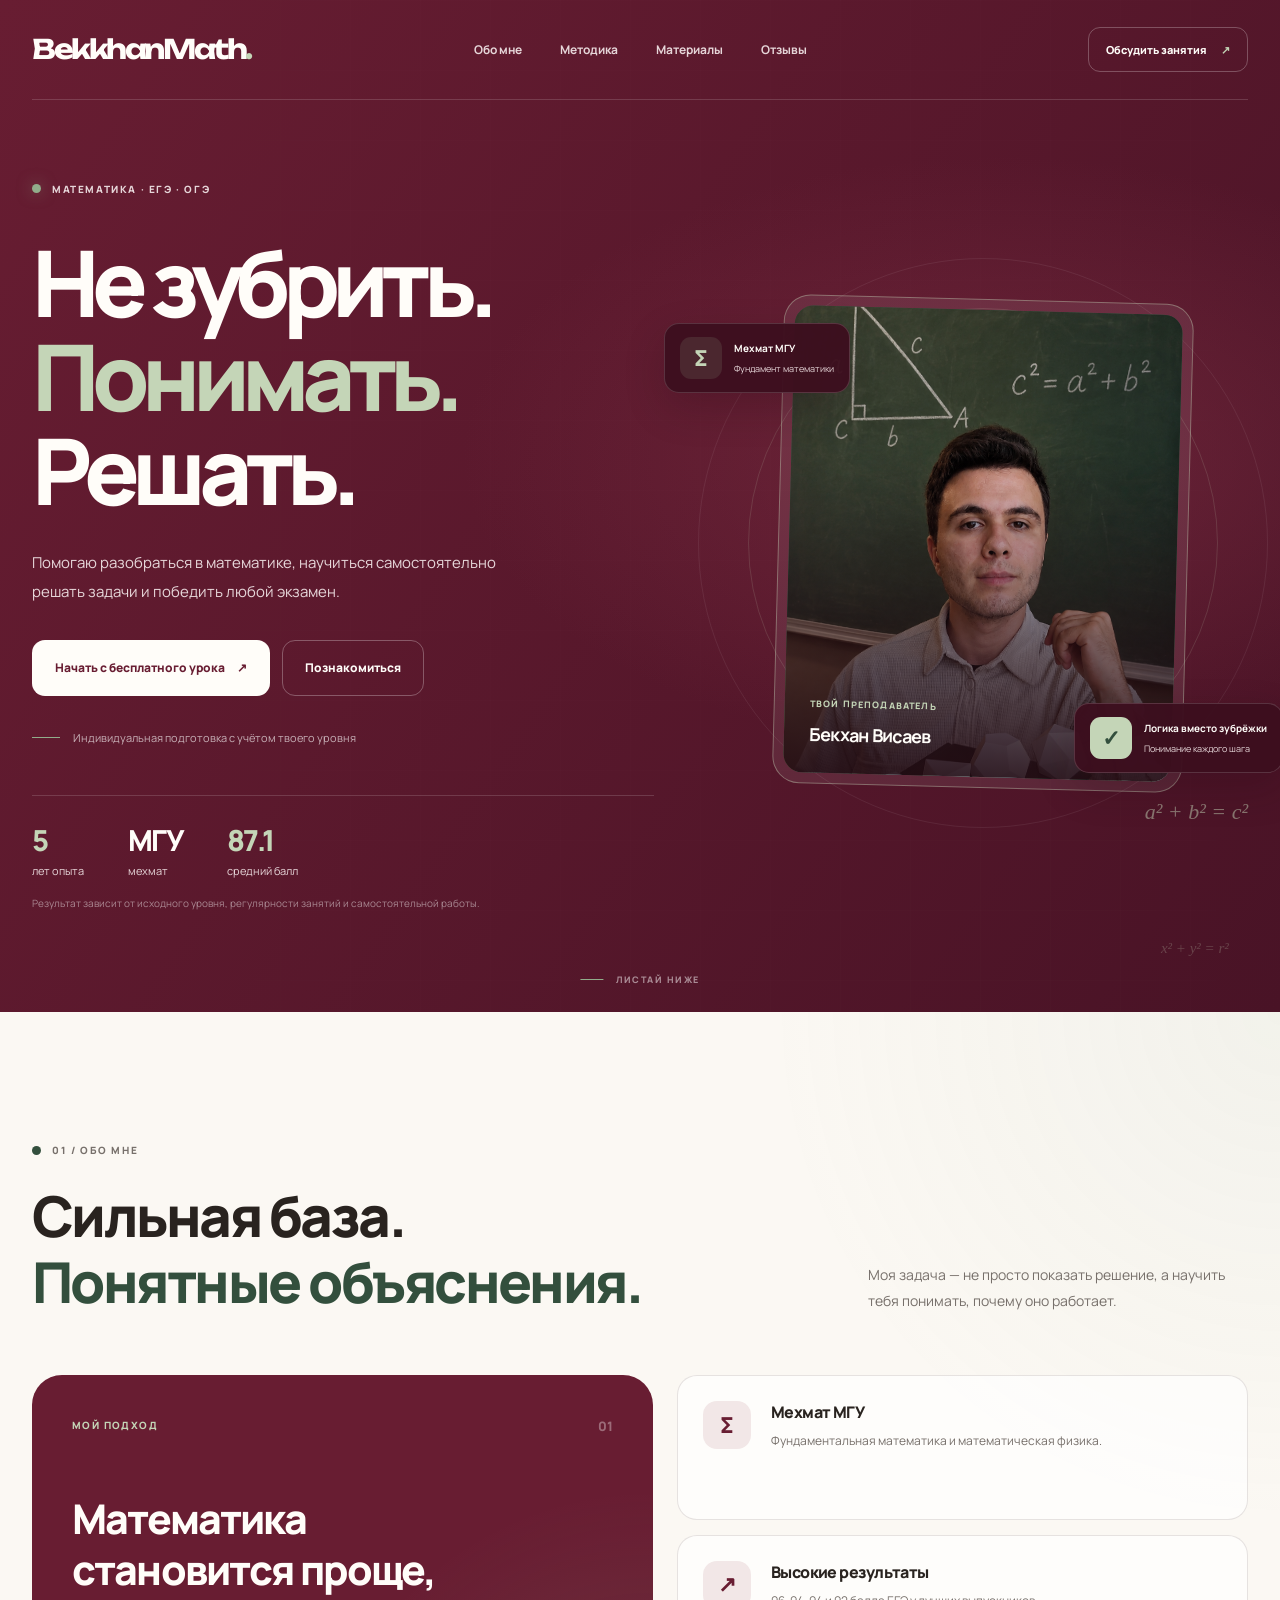
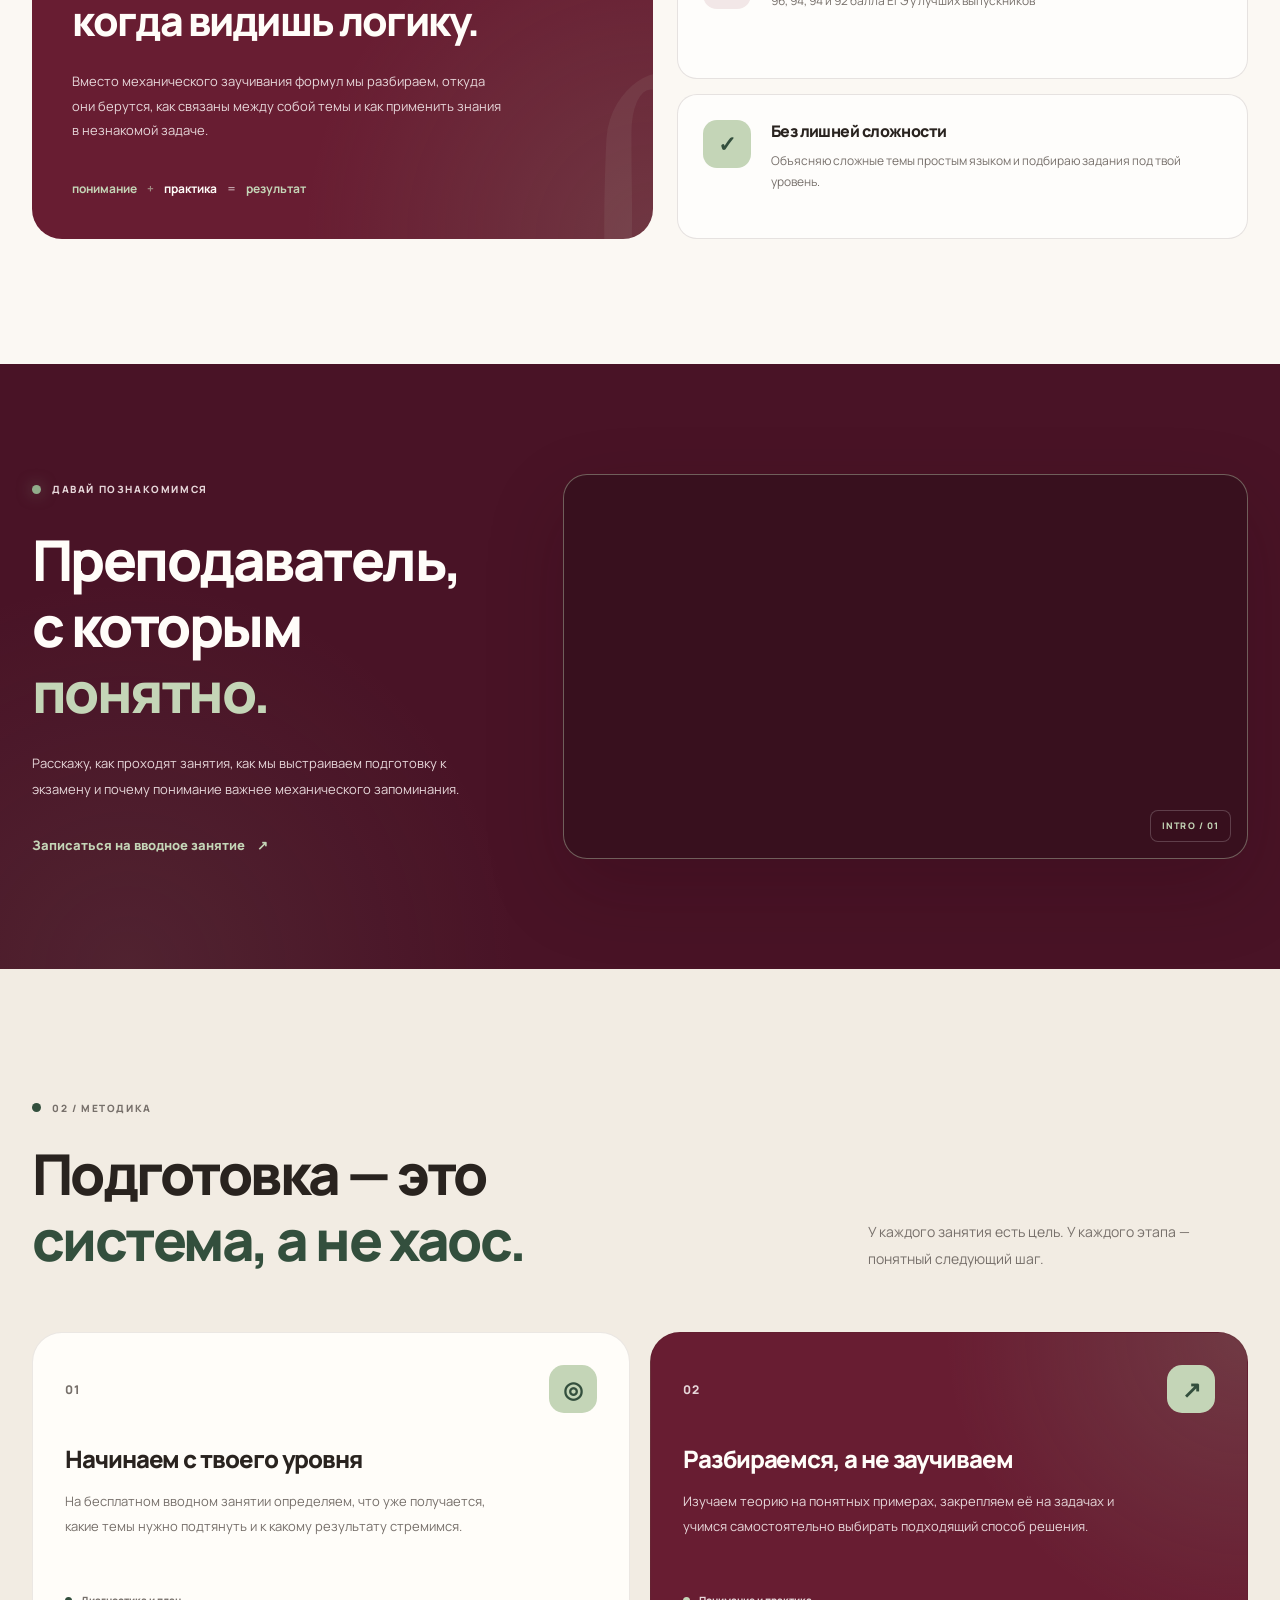
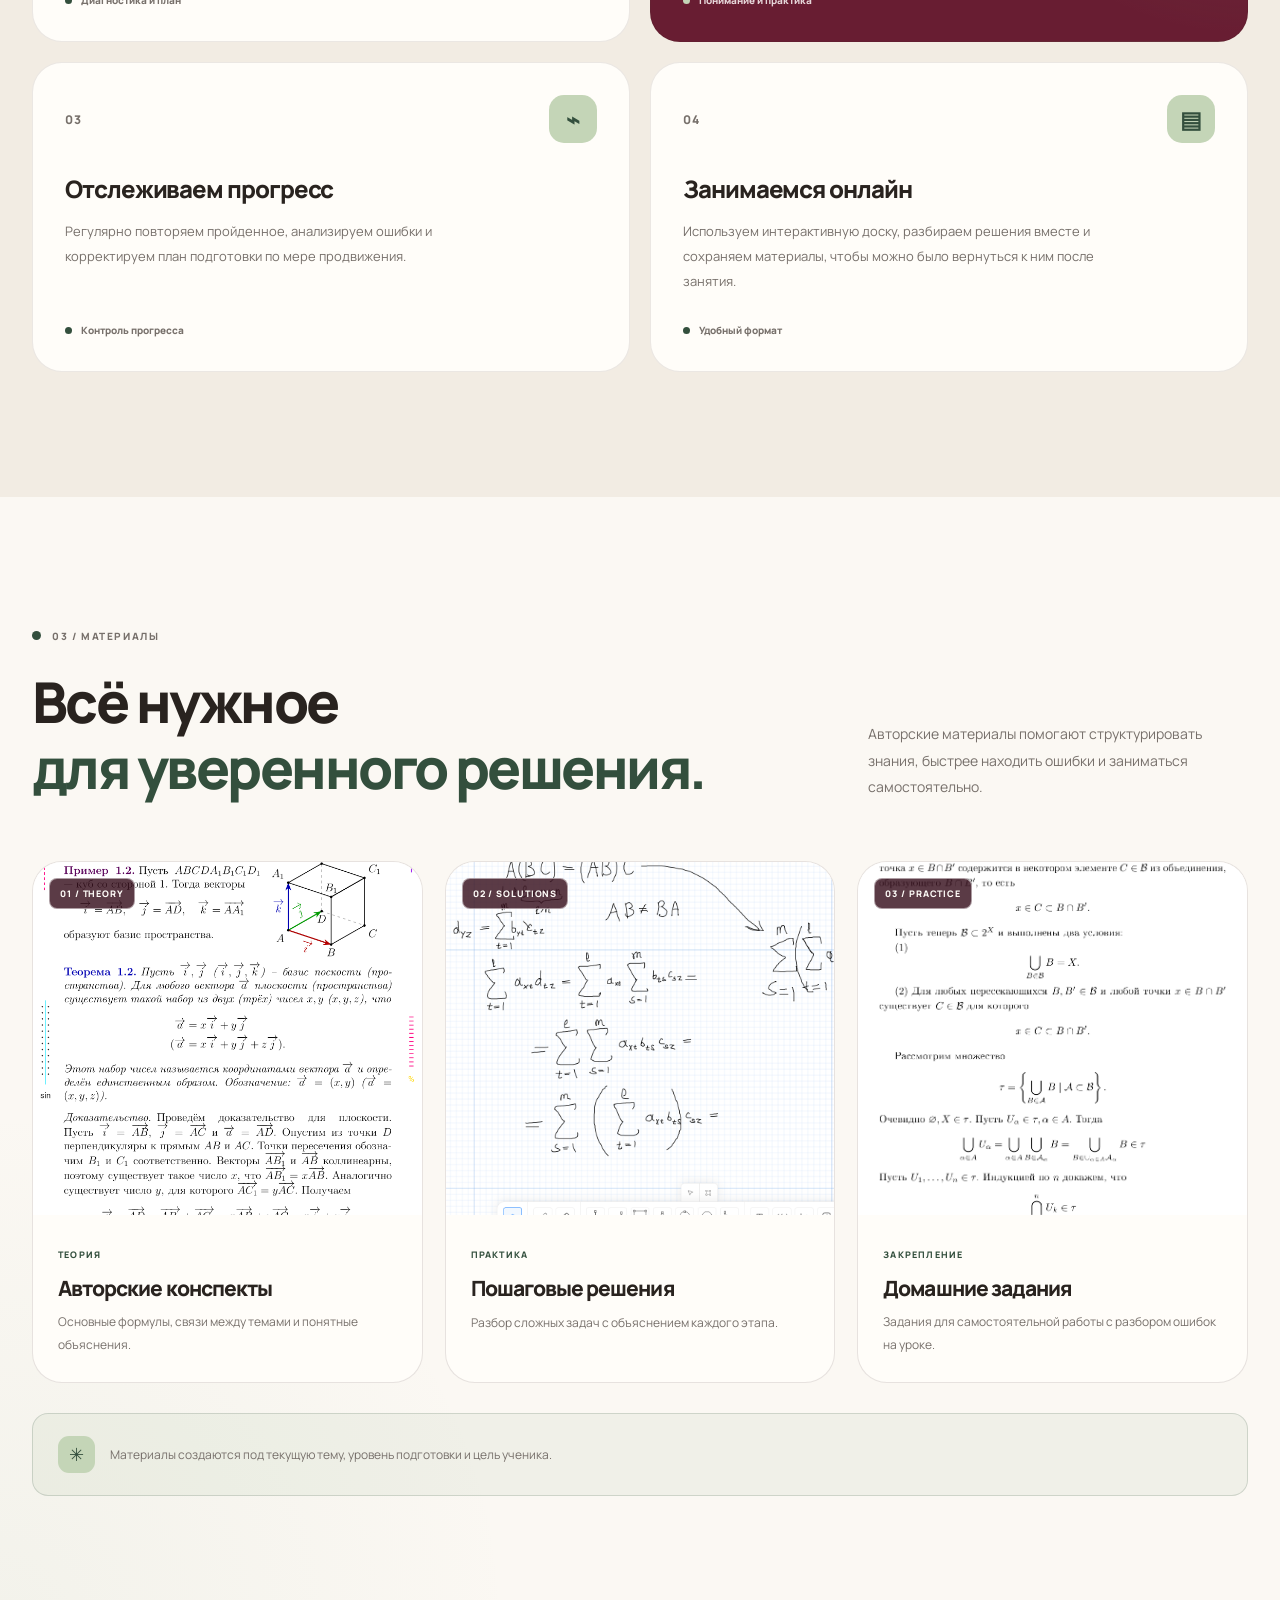
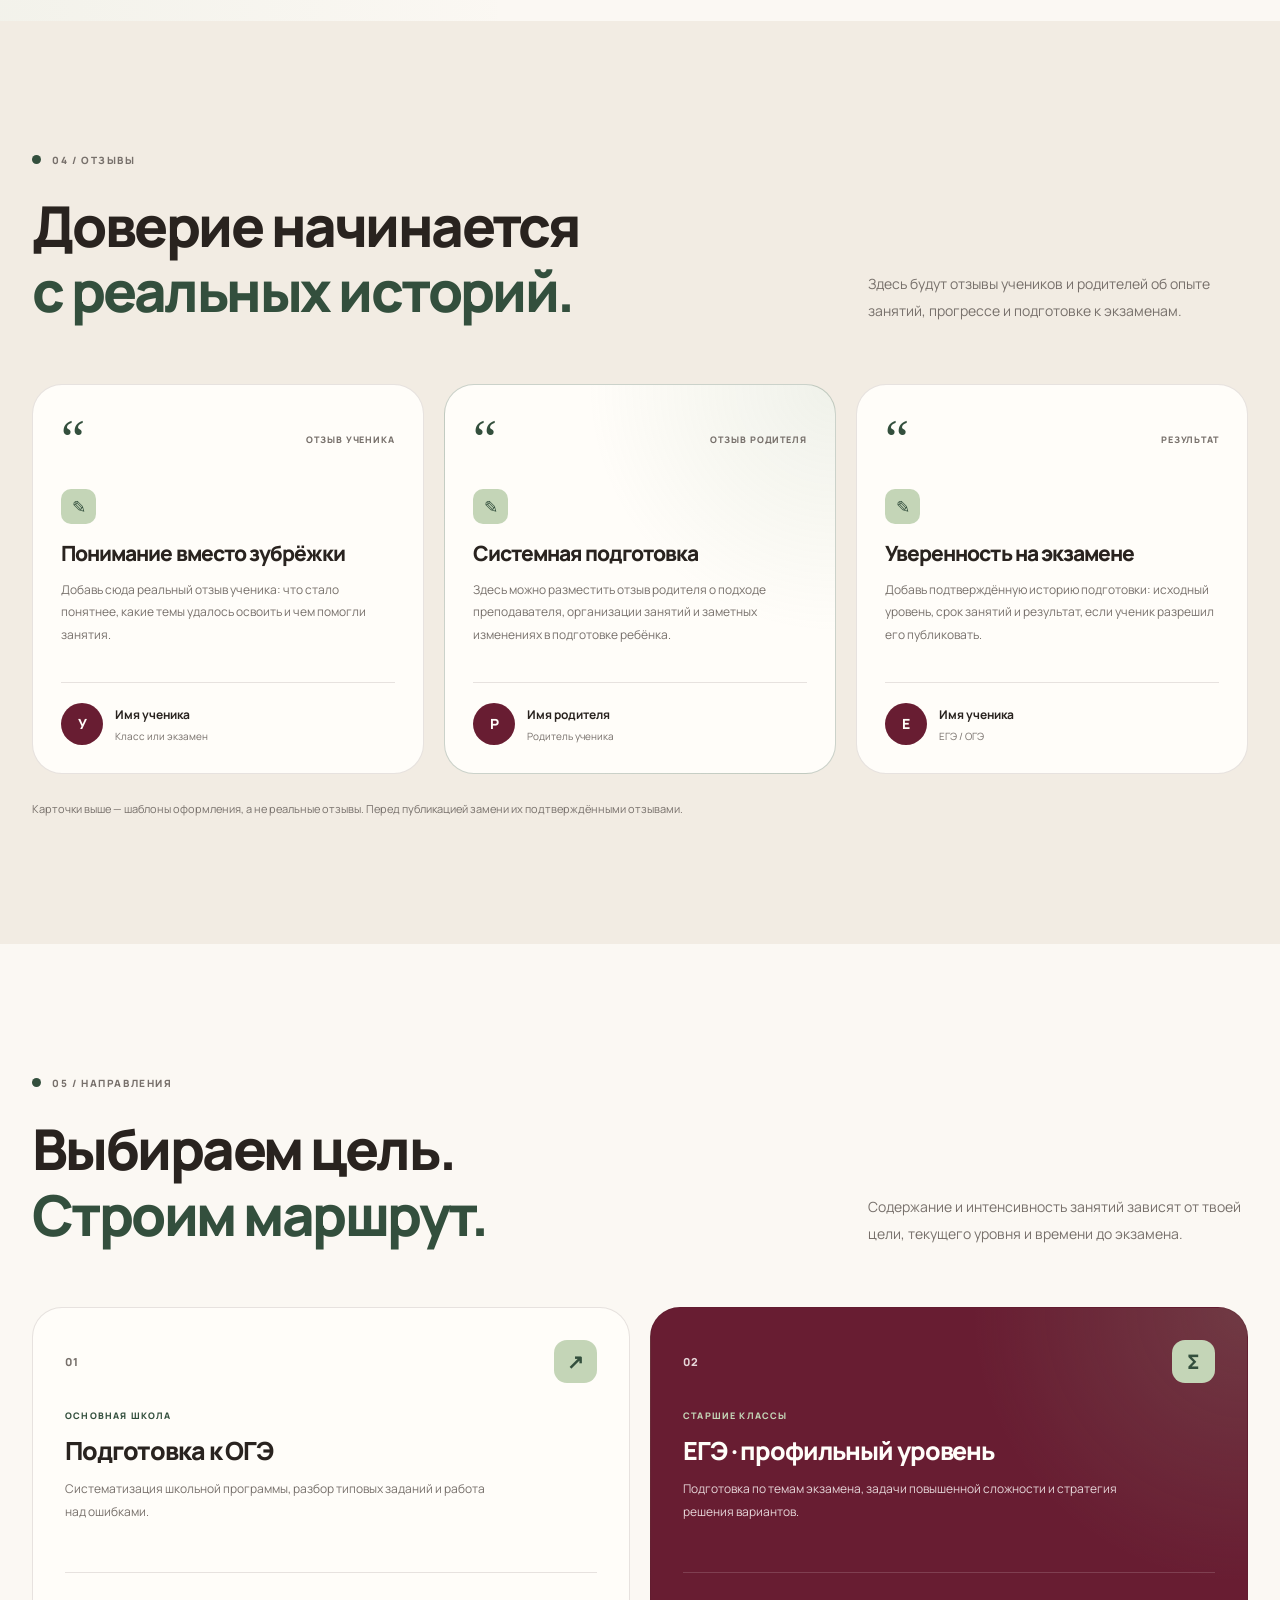
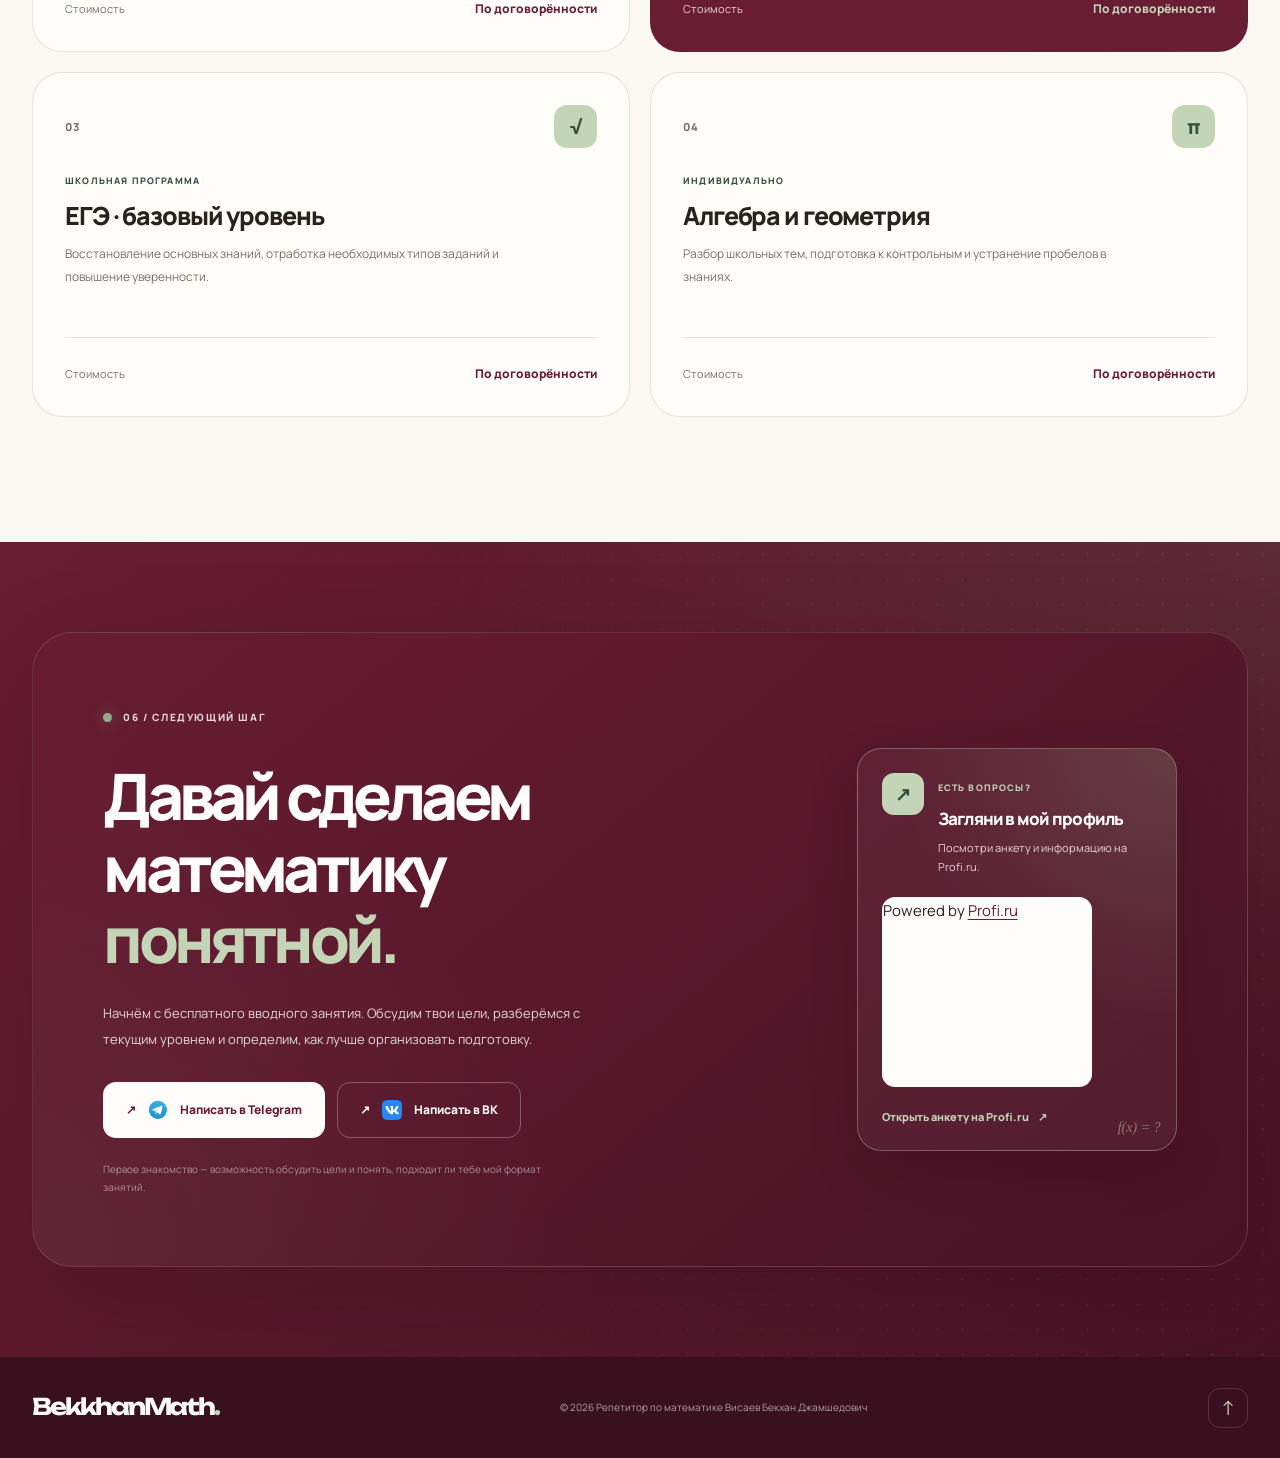
==== commit ad9e9b14: "Add files via upload" ====
--- a/index.html
+++ b/index.html
@@ -6,879 +6,1078 @@
 
     <meta
         name="description"
-        content="Бекхан Висаев — репетитор по математике. Подготовка к ЕГЭ и ОГЭ, индивидуальный подход, авторские материалы и системная подготовка к экзаменам."
+        content="Висаев Бекхан — репетитор по математике | ЕГЭ и ОГЭ"
     >
-    <meta name="theme-color" content="#6b1d2f">
-
-    <title>Бекхан Висаев — репетитор по математике | ЕГЭ и ОГЭ</title>
+
+    <meta name="theme-color" content="#681d32">
+
+    <title>Висаев Бекхан — репетитор по математике | ЕГЭ и ОГЭ</title>
+
+    <link rel="preconnect" href="https://fonts.googleapis.com">
+    <link rel="preconnect" href="https://fonts.gstatic.com" crossorigin>
+
+    <link
+        href="https://fonts.googleapis.com/css2?family=Manrope:wght@400;500;600;700;800&family=Unbounded:wght@400;500;600;700&display=swap"
+        rel="stylesheet"
+    >
 
     <link rel="stylesheet" href="style.css">
 </head>
 
 <body>
 
-    <!-- ШАПКА -->
-    <header class="hero" id="home">
-        <div class="container">
+    <!-- Декоративный фон -->
+    <div class="site-background" aria-hidden="true">
+        <div class="background-circle background-circle-1"></div>
+        <div class="background-circle background-circle-2"></div>
+    </div>
+
+
+    <!-- =========================
+         HEADER
+    ========================== -->
+
+    <header class="header">
+        <div class="container header-inner">
+
+            <a href="#home" class="logo" aria-label="Бекхан Висаев — на главную">
+                BekkhanMath<span>.</span>
+            </a>
 
             <nav class="navigation" aria-label="Основная навигация">
-                <a class="logo" href="#home">БВ<span>.</span></a>
-
-                <div class="nav-links">
-                    <a href="#about">Обо мне</a>
-                    <a href="#lessons">Занятия</a>
-                    <a href="#materials">Материалы</a>
-                    <a href="#prices">Услуги</a>
-                </div>
-
-                <a class="nav-cta" href="#contacts">Записаться ↗</a>
+                <a href="#about">Обо мне</a>
+                <a href="#method">Методика</a>
+                <a href="#materials">Материалы</a>
+                <a href="#reviews">Отзывы</a>
             </nav>
 
-            <div class="hero-content">
-
-                <div class="hero-text">
-                    <span class="eyebrow">
+            <a href="#contacts" class="header-button">
+                Обсудить занятия
+                <span aria-hidden="true">↗</span>
+            </a>
+
+        </div>
+    </header>
+
+
+    <main>
+
+        <!-- =========================
+             HERO
+        ========================== -->
+
+        <section class="hero section-dark" id="home">
+
+            <div class="hero-grid-pattern" aria-hidden="true"></div>
+
+            <div class="math-decoration math-decoration-1" aria-hidden="true">
+                f(x)
+            </div>
+
+            <div class="math-decoration math-decoration-2" aria-hidden="true">
+                x² + y² = r²
+            </div>
+
+            <div class="container hero-inner">
+
+                <div class="hero-content">
+
+                    <div class="eyebrow hero-eyebrow">
                         <span class="status-dot"></span>
-                        РЕПЕТИТОР ПО МАТЕМАТИКЕ
-                    </span>
-
-                    <h1>
-                        Математика,<br>
-                        которую ты <span class="accent-text">понимаешь.</span>
+                        МАТЕМАТИКА · ЕГЭ · ОГЭ
+                    </div>
+
+                    <h1 class="hero-title">
+                        Не зубрить.<br>
+                        <span>Понимать.</span><br>
+                        Решать.
                     </h1>
 
                     <p class="hero-description">
-                        Бекхан Висаев — подготовка к ЕГЭ и ОГЭ по математике.
-                        Помогаю разобраться в сложных темах, выстроить систему
-                        знаний и уверенно прийти к результату.
+                        Помогаю разобраться в математике,
+                        научиться самостоятельно решать задачи и победить любой экзамен.
                     </p>
 
-                    <div class="hero-actions">
-                        <a class="button button-primary" href="#contacts">
-                            Записаться на пробный урок
+                    <div class="hero-buttons">
+
+                        <a href="#contacts" class="button button-light">
+                            Начать с бесплатного урока
                             <span aria-hidden="true">↗</span>
                         </a>
 
-                        <a class="button button-secondary" href="#about">
+                        <a href="#about" class="button button-outline">
                             Познакомиться
                         </a>
-                    </div>
-
-                    <div class="hero-note">
-                        <span class="note-icon" aria-hidden="true">✳</span>
-                        Индивидуальная программа для каждого ученика
-                    </div>
-                </div>
+
+                    </div>
+
+                    <div class="hero-bottom-note">
+                        <span class="note-line"></span>
+                        Индивидуальная подготовка с учётом твоего уровня
+                    </div>
+
+                    <div class="hero-stats">
+
+                        <div class="hero-stat">
+                            <strong><span>5</span></strong>
+                            <span>лет опыта</span>
+                        </div>
+
+                        <div class="hero-stat">
+                            <strong>МГУ</strong>
+                            <span>мехмат</span>
+                        </div>
+
+                        <div class="hero-stat">
+                            <strong><span>87.1</span></strong>
+                            <span>средний балл</span>
+                        </div>
+
+                    </div>
+
+                    <p class="stats-note">
+                        Результат зависит от исходного уровня, регулярности
+                        занятий и самостоятельной работы.
+                    </p>
+
+                </div>
+
 
                 <div class="hero-visual">
+
+                    <div class="orbit orbit-1"></div>
+                    <div class="orbit orbit-2"></div>
+                    <div class="orbit orbit-3"></div>
+
+                    <div class="floating-badge floating-badge-top">
+
+                        <span class="badge-symbol">Σ</span>
+
+                        <span>
+                            <strong>Мехмат МГУ</strong>
+                            <small>Фундамент математики</small>
+                        </span>
+
+                    </div>
+
                     <div class="portrait-card">
 
-                        <div class="portrait-placeholder">
-                            <!-- Замени photo1.jpg на свою фотографию -->
+                        <div class="portrait-image">
+                            <!-- Замени photo1.png на свою фотографию -->
                             <img
-                                src="photo1.jpg"
-                                alt="Бекхан Висаев, репетитор по математике"
-                                class="portrait-image"
+                                src="photo1.png"
+                                alt="Бекхан Висаев, преподаватель математики"
+                                fetchpriority="high"
                             >
 
-                            <div class="portrait-fallback" aria-hidden="true">
-                                <span>БВ</span>
+                            <div class="portrait-image-overlay"></div>
+
+                            <div class="portrait-caption">
+                                <span>ТВОЙ ПРЕПОДАВАТЕЛЬ</span>
+                                <strong>Бекхан Висаев</strong>
                             </div>
                         </div>
 
-                        <div class="portrait-caption">
-                            <div>
-                                <h2>Бекхан Висаев</h2>
-                                <p>Математика с пониманием</p>
-                            </div>
-
-                            <span class="portrait-arrow" aria-hidden="true">↗</span>
-                        </div>
-                    </div>
-
-                    <div class="floating-card floating-card-top">
-                        <span class="floating-icon" aria-hidden="true">∑</span>
-                        <div>
-                            <strong>Мехмат МГУ</strong>
-                            <span>Фундаментальная база</span>
-                        </div>
-                    </div>
-
-                    <div class="floating-card floating-card-bottom">
-                        <span class="floating-number">80+</span>
-                        <div>
-                            <strong>Каждый второй</strong>
-                            <span>Результат 80+ баллов</span>
-                        </div>
-                    </div>
-
-                    <div class="decorative-circle decorative-circle-one"></div>
-                    <div class="decorative-circle decorative-circle-two"></div>
+                    </div>
+
+                    <div class="floating-badge floating-badge-bottom">
+
+                        <span class="badge-symbol badge-symbol-green">✓</span>
+
+                        <span>
+                            <strong>Логика вместо зубрёжки</strong>
+                            <small>Понимание каждого шага</small>
+                        </span>
+
+                    </div>
+
+                    <div class="floating-formula" aria-hidden="true">
+                        a² + b² = c²
+                    </div>
+
                 </div>
 
             </div>
 
-            <div class="hero-stats">
-                <div class="stat-item">
-                    <span class="stat-number">5+</span>
-                    <span class="stat-label">лет опыта</span>
-                </div>
-
-                <div class="stat-item">
-                    <span class="stat-number">МГУ</span>
-                    <span class="stat-label">мехмат</span>
-                </div>
-
-                <div class="stat-item">
-                    <span class="stat-number">80+</span>
-                    <span class="stat-label">баллов на ЕГЭ</span>
-                </div>
-
-                <div class="stat-description">
-                    <span class="stat-description-icon" aria-hidden="true">↗</span>
-                    <p>
-                        Не просто решаем задачи — учимся мыслить
-                        и понимать математику.
-                    </p>
-                </div>
+            <div class="hero-scroll">
+                <span></span>
+                ЛИСТАЙ НИЖЕ
             </div>
 
-        </div>
-    </header>
-
-
-    <main>
-
-        <!-- О ПРЕПОДАВАТЕЛЕ -->
+        </section>
+
+
+        <!-- =========================
+             ABOUT
+        ========================== -->
+
         <section class="section about-section" id="about">
+
             <div class="container">
 
                 <div class="section-heading">
+
                     <div>
-                        <span class="eyebrow">01 / ОБО МНЕ</span>
+                        <div class="eyebrow section-eyebrow">
+                            <span class="section-dot"></span>
+                            01 / ОБО МНЕ
+                        </div>
+
                         <h2 class="section-title">
                             Сильная база.<br>
-                            <span class="accent-text">Понятные объяснения.</span>
+                            <span class="text-green">Понятные объяснения.</span>
                         </h2>
                     </div>
 
-                    <p class="section-intro">
-                        Моя задача — не заставить тебя запомнить формулы,
-                        а научить самостоятельно находить решения.
+                    <p class="section-heading-description">
+                        Моя задача — не просто показать решение,
+                        а научить тебя понимать, почему оно работает.
                     </p>
-                </div>
+
+                </div>
+
 
                 <div class="about-grid">
 
-                    <article class="about-card about-card-main">
-                        <div class="card-icon" aria-hidden="true">∫</div>
-
-                        <h3>Фундаментальные знания</h3>
+                    <div class="about-main-card">
+
+                        <div class="about-card-top">
+                            <span class="mini-label">МОЙ ПОДХОД</span>
+                            <span class="about-card-number">01</span>
+                        </div>
+
+                        <h3>
+                            Математика становится проще,
+                            когда видишь логику.
+                        </h3>
 
                         <p>
-                            Учусь на механико-математическом факультете МГУ.
-                            Фундаментальная математическая подготовка помогает
-                            мне объяснять материал последовательно, глубоко
-                            и без лишних усложнений.
-                        </p>
-
-                        <span class="card-index">01</span>
-                    </article>
-
-                    <article class="about-card">
-                        <div class="card-icon" aria-hidden="true">✳</div>
-
-                        <h3>Олимпиадный опыт</h3>
+                            Вместо механического заучивания формул мы разбираем,
+                            откуда они берутся, как связаны между собой темы
+                            и как применить знания в незнакомой задаче.
+                        </p>
+
+                        <div class="formula-box">
+                            <span>понимание</span>
+                            <span class="formula-operator">+</span>
+                            <span>практика</span>
+                            <span class="formula-operator">=</span>
+                            <strong>результат</strong>
+                        </div>
+
+                    </div>
+
+
+                    <div class="about-facts">
+
+                        <article class="fact-card">
+
+                            <span class="fact-icon">Σ</span>
+
+                            <div>
+                                <h3>Мехмат МГУ</h3>
+                                <p>
+                                    Фундаментальная математика и математическая физика.
+                                </p>
+                            </div>
+
+                        </article>
+
+
+                        <article class="fact-card">
+
+                            <span class="fact-icon">↗</span>
+
+                            <div>
+                                <h3>Высокие результаты</h3>
+                                <p>
+                                    96, 94, 94 и 92 балла ЕГЭ у лучших выпускников
+                                </p>
+                            </div>
+
+                        </article>
+
+
+                        <article class="fact-card">
+
+                            <span class="fact-icon fact-icon-green">✓</span>
+
+                            <div>
+                                <h3>Без лишней сложности</h3>
+                                <p>
+                                    Объясняю сложные темы простым языком
+                                    и подбираю задания под твой уровень.
+                                </p>
+                            </div>
+
+                        </article>
+
+                    </div>
+
+                </div>
+
+            </div>
+
+        </section>
+
+
+        <!-- =========================
+             VIDEO
+        ========================== -->
+
+        <section class="video-section section-dark">
+
+            <div class="container">
+
+                <div class="video-grid">
+
+                    <div class="video-copy">
+
+                        <div class="eyebrow hero-eyebrow">
+                            <span class="status-dot"></span>
+                            ДАВАЙ ПОЗНАКОМИМСЯ
+                        </div>
+
+                        <h2 class="section-title">
+                            Преподаватель,<br>
+                            с которым <span>понятно.</span>
+                        </h2>
 
                         <p>
-                            Призёр олимпиады Phystech.International.
-                            Знаю, как подходить к нестандартным задачам
-                            и развивать математическое мышление.
-                        </p>
-
-                        <span class="card-index">02</span>
-                    </article>
-
-                    <article class="about-card">
-                        <div class="card-icon" aria-hidden="true">↗</div>
-
-                        <h3>Без бессмысленной зубрёжки</h3>
-
-                        <p>
-                            Разбираем логику решений, учимся видеть связи
-                            между темами и закрепляем знания практикой.
-                            Формулы становятся инструментом, а не целью.
-                        </p>
-
-                        <span class="card-index">03</span>
-                    </article>
-
-                </div>
-            </div>
-        </section>
-
-
-        <!-- ВИДЕО-ВИЗИТКА -->
-        <section class="section video-section">
-            <div class="container">
-
-                <div class="section-heading">
-                    <div>
-                        <span class="eyebrow">02 / ЗНАКОМСТВО</span>
-                        <h2 class="section-title">
-                            Давай <span class="accent-text">знакомиться.</span>
-                        </h2>
-                    </div>
-
-                    <p class="section-intro">
-                        Немного обо мне, моём подходе и о том,
-                        как будут проходить наши занятия.
-                    </p>
-                </div>
-
-                <div class="video-card">
+                            Расскажу, как проходят занятия, как мы выстраиваем
+                            подготовку к экзамену и почему понимание важнее
+                            механического запоминания.
+                        </p>
+
+                        <a href="#contacts" class="text-link text-link-light">
+                            Записаться на вводное занятие
+                            <span aria-hidden="true">↗</span>
+                        </a>
+
+                    </div>
+
+
                     <div class="video-frame">
 
                         <!--
-                            ЗАМЕНИ iframe на ссылку своего видео.
-                            Пример:
+                            Замени https://youtube.com на ссылку для встраивания:
                             https://www.youtube.com/embed/ID_ТВОЕГО_ВИДЕО
                         -->
+
                         <iframe
-                            src="https://www.youtube.com/embed/"
-                            title="Видео-визитка Бекхана Висаева"
+                            src="https://youtube.com"
+                            title="Видео-знакомство с Бекханом Висаевым"
                             loading="lazy"
                             allow="accelerometer; autoplay; clipboard-write; encrypted-media; gyroscope; picture-in-picture; web-share"
+                            referrerpolicy="strict-origin-when-cross-origin"
                             allowfullscreen
-                            referrerpolicy="strict-origin-when-cross-origin"
                         ></iframe>
 
-                    </div>
-
-                    <div class="video-caption">
-                        <div>
-                            <span class="video-label">ВИДЕО-ВИЗИТКА</span>
-                            <h3>Познакомимся поближе?</h3>
-                        </div>
-
-                        <span class="video-caption-icon" aria-hidden="true">▶</span>
-                    </div>
+                        <div class="video-corner-label">
+                            INTRO / 01
+                        </div>
+
+                    </div>
+
                 </div>
 
             </div>
+
         </section>
 
 
-        <!-- КАК ПРОХОДЯТ ЗАНЯТИЯ -->
-        <section class="section lessons-section" id="lessons">
+        <!-- =========================
+             METHOD
+        ========================== -->
+
+        <section class="section method-section" id="method">
+
             <div class="container">
 
                 <div class="section-heading">
+
                     <div>
-                        <span class="eyebrow">03 / МОЙ ПОДХОД</span>
+                        <div class="eyebrow section-eyebrow">
+                            <span class="section-dot"></span>
+                            02 / МЕТОДИКА
+                        </div>
+
                         <h2 class="section-title">
-                            Как проходят<br>
-                            <span class="accent-text">занятия.</span>
+                            Подготовка — это<br>
+                            <span class="text-green">система, а не хаос.</span>
                         </h2>
                     </div>
 
-                    <p class="section-intro">
-                        Системная подготовка, регулярная практика
-                        и понятный план действий на каждом этапе.
+                    <p class="section-heading-description">
+                        У каждого занятия есть цель.
+                        У каждого этапа — понятный следующий шаг.
                     </p>
-                </div>
-
-                <div class="lessons-grid">
-
-                    <article class="lesson-card lesson-card-featured">
-                        <div class="lesson-card-top">
-                            <span class="lesson-number">01</span>
-                            <span class="lesson-icon" aria-hidden="true">✳</span>
-                        </div>
-
-                        <div>
-                            <span class="lesson-tag">СТАРТ</span>
-
-                            <h3>
-                                Начнём с бесплатного
-                                вводного занятия
-                            </h3>
-
-                            <p>
-                                Познакомимся, определим текущий уровень,
-                                найдём пробелы в знаниях и составим
-                                индивидуальный план подготовки.
-                            </p>
-                        </div>
-
-                        <a href="#contacts" class="card-link">
-                            Записаться на знакомство <span>↗</span>
-                        </a>
-                    </article>
-
-                    <article class="lesson-card">
-                        <div class="lesson-card-top">
-                            <span class="lesson-number">02</span>
-                            <span class="lesson-icon" aria-hidden="true">↗</span>
-                        </div>
-
-                        <div>
-                            <span class="lesson-tag">СИСТЕМА</span>
-
-                            <h3>
-                                Регулярное повторение —
-                                залог успеха на экзамене
-                            </h3>
-
-                            <p>
-                                Возвращаемся к пройденным темам,
-                                решаем задания разных типов и отслеживаем
-                                прогресс, чтобы знания оставались надолго.
-                            </p>
-                        </div>
-
-                        <div class="lesson-bottom-note">
-                            <span class="check-icon" aria-hidden="true">✓</span>
-                            Понимаешь, что уже умеешь
-                        </div>
-                    </article>
-
-                    <article class="lesson-card">
-                        <div class="lesson-card-top">
-                            <span class="lesson-number">03</span>
-                            <span class="lesson-icon" aria-hidden="true">⌘</span>
-                        </div>
-
-                        <div>
-                            <span class="lesson-tag">ОНЛАЙН</span>
-
-                            <h3>Комфортный онлайн-формат</h3>
-
-                            <p>
-                                Интерактивная доска, материалы и разборы
-                                в одном рабочем пространстве. Личный кабинет
-                                помогает организовать учебный процесс.
-                            </p>
-                        </div>
-
-                        <div class="lesson-bottom-note">
-                            <span class="check-icon" aria-hidden="true">✓</span>
-                            Учись из любой точки мира
-                        </div>
-                    </article>
-
-                </div>
+
+                </div>
+
+
+                <div class="method-grid">
+
+                    <article class="method-card">
+
+                        <div class="method-card-top">
+                            <span class="method-number">01</span>
+                            <span class="method-icon">◎</span>
+                        </div>
+
+                        <h3>Начинаем с твоего уровня</h3>
+
+                        <p>
+                            На бесплатном вводном занятии определяем,
+                            что уже получается, какие темы нужно подтянуть
+                            и к какому результату стремимся.
+                        </p>
+
+                        <div class="method-tag">
+                            <span></span>
+                            Диагностика и план
+                        </div>
+
+                    </article>
+
+
+                    <article class="method-card method-card-highlight">
+
+                        <div class="method-card-top">
+                            <span class="method-number">02</span>
+                            <span class="method-icon">↗</span>
+                        </div>
+
+                        <h3>Разбираемся, а не заучиваем</h3>
+
+                        <p>
+                            Изучаем теорию на понятных примерах, закрепляем
+                            её на задачах и учимся самостоятельно выбирать
+                            подходящий способ решения.
+                        </p>
+
+                        <div class="method-tag">
+                            <span></span>
+                            Понимание и практика
+                        </div>
+
+                    </article>
+
+
+                    <article class="method-card">
+
+                        <div class="method-card-top">
+                            <span class="method-number">03</span>
+                            <span class="method-icon">⌁</span>
+                        </div>
+
+                        <h3>Отслеживаем прогресс</h3>
+
+                        <p>
+                            Регулярно повторяем пройденное, анализируем ошибки
+                            и корректируем план подготовки по мере продвижения.
+                        </p>
+
+                        <div class="method-tag">
+                            <span></span>
+                            Контроль прогресса
+                        </div>
+
+                    </article>
+
+
+                    <article class="method-card">
+
+                        <div class="method-card-top">
+                            <span class="method-number">04</span>
+                            <span class="method-icon">▤</span>
+                        </div>
+
+                        <h3>Занимаемся онлайн</h3>
+
+                        <p>
+                            Используем интерактивную доску, разбираем решения
+                            вместе и сохраняем материалы, чтобы можно было
+                            вернуться к ним после занятия.
+                        </p>
+
+                        <div class="method-tag">
+                            <span></span>
+                            Удобный формат
+                        </div>
+
+                    </article>
+
+                </div>
+
             </div>
+
         </section>
 
 
-        <!-- УЧЕБНЫЕ МАТЕРИАЛЫ -->
+        <!-- =========================
+             MATERIALS
+        ========================== -->
+
         <section class="section materials-section" id="materials">
+
             <div class="container">
 
                 <div class="section-heading">
+
                     <div>
-                        <span class="eyebrow">04 / МОИ МАТЕРИАЛЫ</span>
+                        <div class="eyebrow section-eyebrow">
+                            <span class="section-dot"></span>
+                            03 / МАТЕРИАЛЫ
+                        </div>
+
                         <h2 class="section-title">
-                            Всё необходимое<br>
-                            <span class="accent-text">для результата.</span>
+                            Всё нужное<br>
+                            <span class="text-green">для уверенного решения.</span>
                         </h2>
                     </div>
 
-                    <p class="section-intro">
-                        Авторские конспекты, подробные решения
-                        и домашние задания для самостоятельной работы.
+                    <p class="section-heading-description">
+                        Авторские материалы помогают структурировать знания,
+                        быстрее находить ошибки и заниматься самостоятельно.
                     </p>
-                </div>
+
+                </div>
+
 
                 <div class="materials-grid">
 
-                    <!-- Карточка 1 -->
                     <article class="material-card">
-                        <div class="material-image material-image-beige">
+
+                        <div class="material-image material-image-1">
 
                             <img
-                                src="photo2.jpg"
+                                src="photo2.png"
                                 alt="Пример авторского конспекта по математике"
                                 loading="lazy"
                             >
 
-                            <div class="document-preview" aria-hidden="true">
-                                <div class="document-sheet">
-                                    <span class="document-top-line"></span>
-                                    <span class="document-title-line"></span>
-                                    <span class="document-line"></span>
-                                    <span class="document-line short"></span>
-
-                                    <div class="document-formula">
-                                        x² + y² = r²
-                                    </div>
-
-                                    <span class="document-line"></span>
-                                    <span class="document-line medium"></span>
-                                    <span class="document-line short"></span>
-                                </div>
-                            </div>
-
-                            <span class="material-badge">PDF / КОНСПЕКТЫ</span>
+                            <span class="material-image-label">01 / THEORY</span>
+
                         </div>
 
                         <div class="material-info">
-                            <span class="material-number">01</span>
+                            <span class="material-category">ТЕОРИЯ</span>
                             <h3>Авторские конспекты</h3>
                             <p>
-                                Ключевые формулы, понятные объяснения
-                                и примеры решения задач.
+                                Основные формулы, связи между темами
+                                и понятные объяснения.
                             </p>
                         </div>
-                    </article>
-
-
-                    <!-- Карточка 2 -->
+
+                    </article>
+
+
                     <article class="material-card">
-                        <div class="material-image material-image-pink">
+
+                        <div class="material-image material-image-2">
 
                             <img
-                                src="photo3.jpg"
-                                alt="Пример пошагового решения задания второй части ЕГЭ"
+                                src="photo3.png"
+                                alt="Примеры пошаговых решений задач ЕГЭ"
                                 loading="lazy"
                             >
 
-                            <div class="solution-preview" aria-hidden="true">
-                                <div class="solution-sheet">
-                                    <span class="solution-heading">РЕШЕНИЕ</span>
-
-                                    <div class="solution-step">
-                                        <span>1.</span>
-                                        <div>
-                                            <span class="document-line"></span>
-                                            <span class="document-line short"></span>
-                                        </div>
-                                    </div>
-
-                                    <div class="solution-step">
-                                        <span>2.</span>
-                                        <div>
-                                            <span class="document-line medium"></span>
-                                            <span class="document-line short"></span>
-                                        </div>
-                                    </div>
-
-                                    <div class="solution-answer">
-                                        Ответ: x = 2
-                                    </div>
-                                </div>
-                            </div>
-
-                            <span class="material-badge">ЕГЭ / РАЗБОРЫ</span>
+                            <span class="material-image-label">02 / SOLUTIONS</span>
+
                         </div>
 
                         <div class="material-info">
-                            <span class="material-number">02</span>
-                            <h3>Пошаговые решения 2 части</h3>
+                            <span class="material-category">ПРАКТИКА</span>
+                            <h3>Пошаговые решения</h3>
                             <p>
-                                Подробная логика решения сложных заданий
-                                с объяснением каждого шага.
+                                Разбор сложных задач с объяснением
+                                каждого этапа.
                             </p>
                         </div>
-                    </article>
-
-
-                    <!-- Карточка 3 -->
+
+                    </article>
+
+
                     <article class="material-card">
-                        <div class="material-image material-image-green">
+
+                        <div class="material-image material-image-3">
 
                             <img
-                                src="photo4.jpg"
-                                alt="Пример домашнего задания по математике"
+                                src="photo4.png"
+                                alt="Учебные материалы и задания для самостоятельной работы"
                                 loading="lazy"
                             >
 
-                            <div class="homework-preview" aria-hidden="true">
-                                <div class="homework-sheet">
-                                    <span class="homework-heading">
-                                        ДОМАШНЯЯ РАБОТА
-                                    </span>
-
-                                    <div class="homework-task">
-                                        <span class="task-check">✓</span>
-                                        <span class="document-line"></span>
-                                    </div>
-
-                                    <div class="homework-task">
-                                        <span class="task-check">✓</span>
-                                        <span class="document-line medium"></span>
-                                    </div>
-
-                                    <div class="homework-task">
-                                        <span class="task-check"></span>
-                                        <span class="document-line"></span>
-                                    </div>
-
-                                    <div class="homework-task">
-                                        <span class="task-check"></span>
-                                        <span class="document-line short"></span>
-                                    </div>
-                                </div>
+                            <span class="material-image-label">03 / PRACTICE</span>
+
+                        </div>
+
+                        <div class="material-info">
+                            <span class="material-category">ЗАКРЕПЛЕНИЕ</span>
+                            <h3>Домашние задания</h3>
+                            <p>
+                                Задания для самостоятельной работы
+                                с разбором ошибок на уроке.
+                            </p>
+                        </div>
+
+                    </article>
+
+                </div>
+
+
+                <div class="materials-bottom-note">
+
+                    <span class="materials-note-icon">✳</span>
+
+                    <p>
+                        Материалы создаются под текущую тему,
+                        уровень подготовки и цель ученика.
+                    </p>
+
+                </div>
+
+            </div>
+
+        </section>
+
+
+        <!-- =========================
+             REVIEWS
+        ========================== -->
+
+        <section class="section reviews-section" id="reviews">
+
+            <div class="container">
+
+                <div class="section-heading">
+
+                    <div>
+                        <div class="eyebrow section-eyebrow">
+                            <span class="section-dot"></span>
+                            04 / ОТЗЫВЫ
+                        </div>
+
+                        <h2 class="section-title">
+                            Доверие начинается<br>
+                            <span class="text-green">с реальных историй.</span>
+                        </h2>
+                    </div>
+
+                    <p class="section-heading-description">
+                        Здесь будут отзывы учеников и родителей
+                        об опыте занятий, прогрессе и подготовке к экзаменам.
+                    </p>
+
+                </div>
+
+
+                <!--
+                    ВАЖНО:
+                    Замени эти карточки настоящими отзывами,
+                    полученными с разрешения учеников или родителей.
+                    Не публикуй вымышленные результаты и оценки.
+                -->
+
+                <div class="reviews-grid">
+
+                    <article class="review-card">
+
+                        <div class="review-card-top">
+                            <span class="review-mark">“</span>
+                            <span class="review-type">ОТЗЫВ УЧЕНИКА</span>
+                        </div>
+
+                        <div class="review-placeholder">
+                            <span class="review-placeholder-icon">✎</span>
+
+                            <h3>Понимание вместо зубрёжки</h3>
+
+                            <p>
+                                Добавь сюда реальный отзыв ученика:
+                                что стало понятнее, какие темы удалось освоить
+                                и чем помогли занятия.
+                            </p>
+                        </div>
+
+                        <div class="review-author">
+                            <div class="review-avatar">У</div>
+
+                            <div>
+                                <strong>Имя ученика</strong>
+                                <span>Класс или экзамен</span>
                             </div>
-
-                            <span class="material-badge">ПРАКТИКА</span>
-                        </div>
-
-                        <div class="material-info">
-                            <span class="material-number">03</span>
-                            <h3>Домашка с автопроверкой</h3>
+                        </div>
+
+                    </article>
+
+
+                    <article class="review-card review-card-featured">
+
+                        <div class="review-card-top">
+                            <span class="review-mark">“</span>
+                            <span class="review-type">ОТЗЫВ РОДИТЕЛЯ</span>
+                        </div>
+
+                        <div class="review-placeholder">
+                            <span class="review-placeholder-icon">✎</span>
+
+                            <h3>Системная подготовка</h3>
+
                             <p>
-                                Закрепляй пройденное, сразу проверяй ответы
-                                и понимай, над чем стоит поработать.
+                                Здесь можно разместить отзыв родителя
+                                о подходе преподавателя, организации занятий
+                                и заметных изменениях в подготовке ребёнка.
                             </p>
                         </div>
-                    </article>
-
-
-                    <!-- Карточка 4 -->
-                    <article class="material-card">
-                        <div class="material-image material-image-blue">
-
-                            <img
-                                src="photo5.jpg"
-                                alt="Пример математических графиков и схем"
-                                loading="lazy"
-                            >
-
-                            <div class="graph-preview" aria-hidden="true">
-                                <div class="graph-sheet">
-                                    <div class="graph-equation">
-                                        y = x² − 2x
-                                    </div>
-
-                                    <svg
-                                        class="graph-svg"
-                                        viewBox="0 0 240 160"
-                                        role="img"
-                                        aria-label="Пример графика параболы"
-                                    >
-                                        <defs>
-                                            <pattern
-                                                id="graph-grid"
-                                                width="20"
-                                                height="20"
-                                                patternUnits="userSpaceOnUse"
-                                            >
-                                                <path
-                                                    d="M 20 0 L 0 0 0 20"
-                                                    fill="none"
-                                                    stroke="#d9d1c8"
-                                                    stroke-width="0.7"
-                                                />
-                                            </pattern>
-                                        </defs>
-
-                                        <rect
-                                            width="240"
-                                            height="160"
-                                            fill="url(#graph-grid)"
-                                        />
-
-                                        <path
-                                            d="M 12 100 H 228 M 120 8 V 150"
-                                            stroke="#8d817b"
-                                            stroke-width="1.3"
-                                            fill="none"
-                                        />
-
-                                        <path
-                                            d="M 55 15 Q 120 185 185 15"
-                                            stroke="#6b1d2f"
-                                            stroke-width="3"
-                                            fill="none"
-                                            stroke-linecap="round"
-                                        />
-
-                                        <circle
-                                            cx="120"
-                                            cy="100"
-                                            r="4"
-                                            fill="#6b1d2f"
-                                        />
-                                    </svg>
-                                </div>
+
+                        <div class="review-author">
+                            <div class="review-avatar">Р</div>
+
+                            <div>
+                                <strong>Имя родителя</strong>
+                                <span>Родитель ученика</span>
                             </div>
-
-                            <span class="material-badge">ГРАФИКИ / СХЕМЫ</span>
-                        </div>
-
-                        <div class="material-info">
-                            <span class="material-number">04</span>
-                            <h3>Графики и наглядные схемы</h3>
+                        </div>
+
+                    </article>
+
+
+                    <article class="review-card">
+
+                        <div class="review-card-top">
+                            <span class="review-mark">“</span>
+                            <span class="review-type">РЕЗУЛЬТАТ</span>
+                        </div>
+
+                        <div class="review-placeholder">
+                            <span class="review-placeholder-icon">✎</span>
+
+                            <h3>Уверенность на экзамене</h3>
+
                             <p>
-                                Визуализируем абстрактные понятия
-                                и учимся видеть математику.
+                                Добавь подтверждённую историю подготовки:
+                                исходный уровень, срок занятий и результат,
+                                если ученик разрешил его публиковать.
                             </p>
                         </div>
-                    </article>
-
-                </div>
-
-                <div class="materials-note">
-                    <span aria-hidden="true">✳</span>
-                    Все материалы используются в процессе подготовки
-                    и подбираются под твои цели.
-                </div>
+
+                        <div class="review-author">
+                            <div class="review-avatar">Е</div>
+
+                            <div>
+                                <strong>Имя ученика</strong>
+                                <span>ЕГЭ / ОГЭ</span>
+                            </div>
+                        </div>
+
+                    </article>
+
+                </div>
+
+
+                <p class="reviews-disclaimer">
+                    Карточки выше — шаблоны оформления, а не реальные отзывы.
+                    Перед публикацией замени их подтверждёнными отзывами.
+                </p>
 
             </div>
+
         </section>
 
 
-        <!-- УСЛУГИ И ЦЕНЫ -->
-        <section class="section prices-section" id="prices">
+        <!-- =========================
+             SERVICES
+        ========================== -->
+
+        <section class="section services-section" id="services">
+
             <div class="container">
 
                 <div class="section-heading">
+
                     <div>
-                        <span class="eyebrow">05 / НАПРАВЛЕНИЯ</span>
+                        <div class="eyebrow section-eyebrow">
+                            <span class="section-dot"></span>
+                            05 / НАПРАВЛЕНИЯ
+                        </div>
+
                         <h2 class="section-title">
-                            Подготовка под<br>
-                            <span class="accent-text">твои задачи.</span>
+                            Выбираем цель.<br>
+                            <span class="text-green">Строим маршрут.</span>
                         </h2>
                     </div>
 
-                    <p class="section-intro">
-                        Выберем направление, определим цель
-                        и договоримся об удобном формате работы.
+                    <p class="section-heading-description">
+                        Содержание и интенсивность занятий зависят
+                        от твоей цели, текущего уровня и времени до экзамена.
                     </p>
-                </div>
-
-                <div class="prices-grid">
-
-                    <article class="price-card">
-                        <div class="price-card-top">
-                            <span class="price-icon" aria-hidden="true">01</span>
-                            <span class="price-label">9 КЛАСС</span>
-                        </div>
-
-                        <h3>ОГЭ</h3>
+
+                </div>
+
+
+                <div class="services-grid">
+
+                    <article class="service-card">
+
+                        <div class="service-top">
+                            <span class="service-number">01</span>
+                            <span class="service-symbol">↗</span>
+                        </div>
+
+                        <span class="service-category">ОСНОВНАЯ ШКОЛА</span>
+
+                        <h3>Подготовка к ОГЭ</h3>
 
                         <p>
-                            Подготовка к экзамену с повторением
-                            школьной программы и отработкой экзаменационных
-                            заданий.
-                        </p>
-
-                        <div class="price-divider"></div>
-
-                        <div class="price-bottom">
+                            Систематизация школьной программы,
+                            разбор типовых заданий и работа над ошибками.
+                        </p>
+
+                        <div class="service-bottom">
                             <span>Стоимость</span>
                             <strong>По договорённости</strong>
                         </div>
-                    </article>
-
-
-                    <article class="price-card price-card-highlight">
-                        <div class="price-card-top">
-                            <span class="price-icon" aria-hidden="true">02</span>
-                            <span class="price-label">11 КЛАСС</span>
-                        </div>
-
-                        <h3>ЕГЭ профиль</h3>
+
+                    </article>
+
+
+                    <article class="service-card service-card-featured">
+
+                        <div class="service-top">
+                            <span class="service-number">02</span>
+                            <span class="service-symbol">Σ</span>
+                        </div>
+
+                        <span class="service-category">СТАРШИЕ КЛАССЫ</span>
+
+                        <h3>ЕГЭ · профильный уровень</h3>
 
                         <p>
-                            Системная подготовка, сложные задания,
-                            вторая часть и стратегия достижения
-                            целевого балла.
-                        </p>
-
-                        <div class="price-divider"></div>
-
-                        <div class="price-bottom">
+                            Подготовка по темам экзамена, задачи повышенной
+                            сложности и стратегия решения вариантов.
+                        </p>
+
+                        <div class="service-bottom">
                             <span>Стоимость</span>
                             <strong>По договорённости</strong>
                         </div>
-                    </article>
-
-
-                    <article class="price-card">
-                        <div class="price-card-top">
-                            <span class="price-icon" aria-hidden="true">03</span>
-                            <span class="price-label">11 КЛАСС</span>
-                        </div>
-
-                        <h3>ЕГЭ база</h3>
+
+                    </article>
+
+
+                    <article class="service-card">
+
+                        <div class="service-top">
+                            <span class="service-number">03</span>
+                            <span class="service-symbol">√</span>
+                        </div>
+
+                        <span class="service-category">ШКОЛЬНАЯ ПРОГРАММА</span>
+
+                        <h3>ЕГЭ · базовый уровень</h3>
 
                         <p>
-                            Подготовка к базовому экзамену,
-                            разбор основных тем и уверенное
-                            решение типовых заданий.
-                        </p>
-
-                        <div class="price-divider"></div>
-
-                        <div class="price-bottom">
+                            Восстановление основных знаний, отработка
+                            необходимых типов заданий и повышение уверенности.
+                        </p>
+
+                        <div class="service-bottom">
                             <span>Стоимость</span>
                             <strong>По договорённости</strong>
                         </div>
-                    </article>
-
-
-                    <article class="price-card">
-                        <div class="price-card-top">
-                            <span class="price-icon" aria-hidden="true">04</span>
-                            <span class="price-label">ШКОЛЬНАЯ ПРОГРАММА</span>
-                        </div>
+
+                    </article>
+
+
+                    <article class="service-card">
+
+                        <div class="service-top">
+                            <span class="service-number">04</span>
+                            <span class="service-symbol">π</span>
+                        </div>
+
+                        <span class="service-category">ИНДИВИДУАЛЬНО</span>
 
                         <h3>Алгебра и геометрия</h3>
 
                         <p>
-                            Помощь со школьной программой,
-                            устранение пробелов и разбор
-                            непонятных тем.
-                        </p>
-
-                        <div class="price-divider"></div>
-
-                        <div class="price-bottom">
+                            Разбор школьных тем, подготовка к контрольным
+                            и устранение пробелов в знаниях.
+                        </p>
+
+                        <div class="service-bottom">
                             <span>Стоимость</span>
                             <strong>По договорённости</strong>
                         </div>
-                    </article>
-
-                </div>
-
-                <p class="prices-disclaimer">
-                    Формат занятий и стоимость обсуждаются индивидуально
-                    с учётом целей, уровня подготовки и расписания.
-                </p>
+
+                    </article>
+
+                </div>
 
             </div>
+
         </section>
 
 
-        <!-- КОНТАКТЫ -->
-        <section class="section contacts-section" id="contacts">
+        <!-- =========================
+             CONTACTS / CTA
+        ========================== -->
+
+        <section class="contacts-section section-dark" id="contacts">
+
+            <div class="contacts-pattern" aria-hidden="true"></div>
+
             <div class="container">
 
-                <div class="contact-card">
-
-                    <div class="contact-decoration contact-decoration-one"></div>
-                    <div class="contact-decoration contact-decoration-two"></div>
-
-                    <div class="contact-content">
-
-                        <span class="eyebrow eyebrow-light">
-                            06 / ТВОЙ СЛЕДУЮЩИЙ ШАГ
-                        </span>
-
-                        <h2>
-                            Начнём с первого<br>
-                            <span>понятного шага.</span>
+                <div class="contacts-card">
+
+                    <div class="contacts-main">
+
+                        <div class="eyebrow hero-eyebrow">
+                            <span class="status-dot"></span>
+                            06 / СЛЕДУЮЩИЙ ШАГ
+                        </div>
+
+                        <h2 class="contacts-title">
+                            Давай сделаем<br>
+                            математику<br>
+                            <span>понятной.</span>
                         </h2>
 
-                        <p class="contact-description">
-                            Запишись на бесплатное вводное занятие.
-                            Познакомимся, обсудим цели и поймём,
-                            как лучше организовать твою подготовку.
-                        </p>
-
-                        <div class="contact-actions">
+                        <p class="contacts-description">
+                            Начнём с бесплатного вводного занятия.
+                            Обсудим твои цели, разберёмся с текущим уровнем
+                            и определим, как лучше организовать подготовку.
+                        </p>
+
+                        <div class="contacts-buttons">
 
                             <a
-                                class="contact-button contact-button-light"
-                                href="https://t.me"
+                                href="https://t.me/math5"
+                                class="button button-light"
                                 target="_blank"
                                 rel="noopener noreferrer"
                             >
-                                <svg
-                                    class="contact-button-icon"
-                                    viewBox="0 0 24 24"
-                                    aria-hidden="true"
-                                >
-                                    <path
-                                        d="M21.8 3.4 18.5 20c-.25 1.18-.92 1.47-1.86.92l-5.15-3.8-2.48 2.39c-.27.27-.5.5-1.02.5l.37-5.25 9.55-8.63c.42-.37-.1-.58-.65-.21L5.45 13.3.37 11.71c-1.1-.34-1.12-1.1.23-1.63L20.46 2.5c.91-.34 1.7.22 1.34.9Z"
-                                        fill="currentColor"
-                                    />
-                                </svg>
-
-                                Написать в Telegram
                                 <span aria-hidden="true">↗</span>
+                                <img src="telegram.png" width="20" height="20"> Написать в Telegram
                             </a>
 
                             <a
-                                class="contact-button contact-button-outline"
-                                href="https://wa.me/"
+                                href="https://vk.ru/bkkhn"
+                                class="button button-outline"
                                 target="_blank"
                                 rel="noopener noreferrer"
                             >
-                                <svg
-                                    class="contact-button-icon"
-                                    viewBox="0 0 24 24"
-                                    aria-hidden="true"
-                                >
-                                    <path
-                                        d="M20.52 3.48A11.84 11.84 0 0 0 12.08 0C5.5 0 .14 5.36.14 11.94c0 2.1.55 4.15 1.6 5.96L0 24l6.26-1.64a11.93 11.93 0 0 0 5.82 1.48h.01c6.58 0 11.94-5.36 11.94-11.94 0-3.19-1.24-6.19-3.51-8.42ZM12.09 21.8a9.9 9.9 0 0 1-5.05-1.39l-.36-.21-3.72.98.99-3.63-.24-.37a9.83 9.83 0 0 1-1.52-5.24c0-5.47 4.45-9.92 9.93-9.92a9.85 9.85 0 0 1 7.01 2.91 9.85 9.85 0 0 1 2.9 7.02c0 5.47-4.45 9.92-9.93 9.92Zm5.45-7.43c-.3-.15-1.77-.87-2.05-.97-.27-.1-.47-.15-.67.15-.2.3-.77.97-.94 1.17-.17.2-.35.22-.65.07-.3-.15-1.25-.46-2.39-1.47-.88-.79-1.47-1.76-1.64-2.06-.17-.3-.02-.46.13-.61.13-.13.3-.35.45-.52.15-.17.2-.3.3-.5.1-.2.05-.37-.03-.52-.07-.15-.67-1.62-.92-2.22-.24-.58-.49-.5-.67-.51h-.57c-.2 0-.52.07-.8.37-.27.3-1.04 1.02-1.04 2.49s1.07 2.89 1.22 3.09c.15.2 2.1 3.21 5.1 4.5.71.31 1.26.5 1.69.64.71.22 1.36.19 1.87.12.57-.08 1.77-.72 2.02-1.42.25-.7.25-1.3.17-1.42-.07-.12-.27-.2-.57-.35Z"
-                                        fill="currentColor"
-                                    />
-                                </svg>
-
-                                Написать в WhatsApp
                                 <span aria-hidden="true">↗</span>
+                                <img src="vk.png" width="20" height="20"> Написать в ВК
                             </a>
 
                         </div>
 
-                        <p class="contact-alternative">
-                            Или посмотри мою
+                        <p class="contacts-footnote">
+                            Первое знакомство — возможность обсудить цели
+                            и понять, подходит ли тебе мой формат занятий.
+                        </p>
+
+                    </div>
+
+
+                    <aside class="contacts-side">
+
+                        <div class="profi-widget-heading">
+
+                            <span class="profi-widget-icon">↗</span>
+
+                            <div>
+                                <span class="profi-overline">
+                                    ЕСТЬ ВОПРОСЫ?
+                                </span>
+
+                                <h3>Загляни в мой профиль</h3>
+
+                                <p>
+                                    Посмотри анкету и информацию
+                                    на Profi.ru.
+                                </p>
+                            </div>
+
+                        </div>
+
+
+                        <!-- Profi.ru widget start -->
+
+                        <div
+                            class="profi-widget"
+                            data-id="affec634358b78a0089e8f2c3f2380c7"
+                            data-type="210x190"
+                        >
+                            Powered by
                             <a
-                                href="https://profi.ru"
+                                href="https://profi.ru/profile/VisayevBD"
                                 target="_blank"
                                 rel="noopener noreferrer"
-                            >
-                                анкету на Профи.ру ↗
-                            </a>
-                        </p>
-
-                    </div>
-
-                    <div class="contact-side">
-                        <div class="contact-symbol" aria-hidden="true">
-                            <span>∑</span>
-                            <span class="contact-symbol-small">x² + y²</span>
-                        </div>
-
-                        <div class="contact-side-note">
-                            <span class="contact-side-dot"></span>
-                            <p>
-                                Первый шаг — знакомство.<br>
-                                Дальше составим план вместе.
-                            </p>
-                        </div>
-                    </div>
+                            >Profi.ru</a>
+                        </div>
+
+                        <script
+                            src="https://profi.ru/jqs/widget/widget.js"
+                        ></script>
+
+                        <!-- Profi.ru widget end -->
+
+
+                        <a
+                            class="profi-fallback-link"
+                            href="https://profi.ru/profile/VisayevBD"
+                            target="_blank"
+                            rel="noopener noreferrer"
+                        >
+                            Открыть анкету на Profi.ru
+                            <span aria-hidden="true">↗</span>
+                        </a>
+
+                        <div class="contacts-equation" aria-hidden="true">
+                            f(x) = ?
+                        </div>
+
+                    </aside>
 
                 </div>
 
             </div>
+
         </section>
 
     </main>
 
 
-    <!-- ПОДВАЛ -->
+    <!-- =========================
+         FOOTER
+    ========================== -->
+
     <footer class="footer">
+
         <div class="container footer-inner">
 
-            <a class="logo footer-logo" href="#home">
-                БВ<span>.</span>
+            <a href="#home" class="logo footer-logo">
+                BekkhanMath<span>.</span>
             </a>
 
             <p class="footer-copyright">
-                © 2026 Репетитор по математике Висаев Бекхан Джамшедович
+                © 2026 Репетитор по математике
+                Висаев Бекхан Джамшедович
             </p>
 
-            <a class="footer-up" href="#home">
-                Наверх ↑
+            <a href="#home" class="back-to-top" aria-label="Вернуться наверх">
+                ↑
             </a>
 
         </div>
+
     </footer>
 
+
 </body>
-</html>
+</html>
--- a/style.css
+++ b/style.css
@@ -1,165 +1,2807 @@
-/* Общие настройки страницы (Теплый бежевый фон) */
-body {
-    font-family: 'Segoe UI', Roboto, Helvetica, Arial, sans-serif;
-    background-color: #f7f3ed; /* Благородный светлый беж */
-    color: #3d3131; /* Мягкий темно-коричневый для комфортного чтения */
-    line-height: 1.6;
+/* ========================================
+   01. VARIABLES & RESET
+======================================== */
+
+:root {
+    --burgundy: #681d32;
+    --burgundy-dark: #491326;
+    --burgundy-deep: #38101e;
+    --burgundy-light: #87354b;
+
+    --cream: #fbf8f3;
+    --cream-dark: #f2ece3;
+    --white: #fffdf9;
+
+    --text: #29231f;
+    --text-muted: #77706b;
+    --text-light: #e6d6d9;
+
+    --chalk-green: #91ad8b;
+    --chalk-green-light: #c4d5b7;
+    --chalk-green-dark: #334f3d;
+    --chalk-green-muted: rgba(145, 173, 139, 0.15);
+
+    --border: rgba(58, 39, 33, 0.12);
+    --border-light: rgba(255, 255, 255, 0.15);
+
+    --radius-sm: 12px;
+    --radius-md: 20px;
+    --radius-lg: 30px;
+    --radius-xl: 40px;
+
+    --container: 1240px;
+
+    --shadow-card:
+        0 15px 45px rgba(54, 30, 30, 0.06);
+
+    --shadow-hover:
+        0 25px 60px rgba(54, 30, 30, 0.12);
+
+    --transition:
+        0.28s ease;
+}
+
+
+* {
+    box-sizing: border-box;
     margin: 0;
     padding: 0;
 }
 
-/* Контейнер */
+
+html {
+    scroll-behavior: smooth;
+    scroll-padding-top: 90px;
+}
+
+
+body {
+    position: relative;
+    overflow-x: hidden;
+
+    background: var(--cream);
+    color: var(--text);
+
+    font-family: "Manrope", sans-serif;
+    font-size: 15px;
+    line-height: 1.75;
+
+    -webkit-font-smoothing: antialiased;
+    text-rendering: optimizeLegibility;
+}
+
+
+body,
+button,
+a {
+    -webkit-tap-highlight-color: transparent;
+}
+
+
+img {
+    display: block;
+    max-width: 100%;
+}
+
+
+a {
+    color: inherit;
+    text-decoration: none;
+}
+
+
+button,
+input,
+textarea {
+    font: inherit;
+}
+
+
+button,
+a {
+    touch-action: manipulation;
+}
+
+
+::selection {
+    color: var(--white);
+    background: var(--burgundy);
+}
+
+
+:focus-visible {
+    outline: 2px solid var(--chalk-green-dark);
+    outline-offset: 5px;
+}
+
+
 .container {
-    max-width: 800px;
-    margin: 0 auto;
-    padding: 20px;
-}
-
-/* Шапка сайта (Глубокий Бордовый градиент) */
-header {
-    background: linear-gradient(135deg, #6b1d2f, #8b263e); /* Бордовый / Бургунди */
-    color: #fbf9f6;
-    text-align: center;
-    padding: 50px 20px;
-    box-shadow: 0 2px 10px rgba(107, 29, 47, 0.15);
-}
-
-header h1 {
-    margin: 0;
-    font-size: 2.6em;
-    letter-spacing: 0.5px;
-}
-
-.subtitle {
-    margin: 12px 0 0 0;
-    font-size: 1.2em;
-    opacity: 0.9;
-    font-weight: 300;
-}
-
-/* Блоки-карточки (Слоновая кость с мягкой тенью) */
-.card {
-    background: #fdfcfb; /* Цвет слоновой кости */
-    padding: 32px;
-    margin-bottom: 24px;
-    border-radius: 10px;
-    border: 1px solid #ede4d7; /* Тонкая бежевая рамка */
-    box-shadow: 0 4px 12px rgba(61, 49, 49, 0.04);
-}
-
-/* Специфический блок результатов (Бордовый акцент слева) */
-.stats-card {
-    border-left: 5px solid #8b263e;
-    background-color: #fbf8f3;
-}
-
-.card h2 {
-    color: #6b1d2f; /* Бордовые заголовки */
-    margin-top: 0;
-    font-size: 1.5em;
-    border-bottom: 2px solid #ede4d7;
-    padding-bottom: 12px;
-}
-
-ul {
-    padding-left: 20px;
-}
-
-li {
-    margin-bottom: 12px;
-}
-
-li strong {
-    color: #6b1d2f;
-}
-
-/* Блок цен */
-.price-item {
+    width: min(
+        var(--container),
+        calc(100% - 64px)
+    );
+
+    margin-inline: auto;
+}
+
+
+.section {
+    position: relative;
+    padding: 125px 0;
+}
+
+
+.section-dark {
+    position: relative;
+    overflow: hidden;
+
+    color: var(--white);
+    background: var(--burgundy);
+}
+
+
+.site-background {
+    position: fixed;
+    inset: 0;
+
+    z-index: -1;
+    overflow: hidden;
+
+    pointer-events: none;
+}
+
+
+.background-circle {
+    position: absolute;
+
+    width: 500px;
+    height: 500px;
+
+    border: 1px solid rgba(104, 29, 50, 0.035);
+    border-radius: 50%;
+}
+
+
+.background-circle-1 {
+    top: 10%;
+    right: -350px;
+}
+
+
+.background-circle-2 {
+    bottom: -300px;
+    left: -300px;
+}
+
+
+/* ========================================
+   02. TYPOGRAPHY
+======================================== */
+
+h1,
+h2,
+h3,
+h4 {
+    font-weight: 800;
+    line-height: 1.2;
+    letter-spacing: -0.045em;
+}
+
+
+.hero-title,
+.contacts-title,
+.section-title {
+    font-family: "Manrope", sans-serif;
+}
+
+
+.section-title {
+    font-size: clamp(36px, 4.4vw, 58px);
+    line-height: 1.17;
+}
+
+
+.text-green {
+    color: var(--chalk-green-dark);
+}
+
+
+.eyebrow {
+    display: inline-flex;
+    align-items: center;
+    gap: 11px;
+
+    font-size: 10px;
+    font-weight: 800;
+    letter-spacing: 0.16em;
+    line-height: 1.6;
+}
+
+
+.hero-eyebrow {
+    color: var(--text-light);
+}
+
+
+.section-eyebrow {
+    margin-bottom: 25px;
+    color: var(--text-muted);
+}
+
+
+.status-dot,
+.section-dot {
+    display: inline-block;
+    flex: 0 0 auto;
+
+    width: 9px;
+    height: 9px;
+
+    border-radius: 50%;
+}
+
+
+.status-dot {
+    background: var(--chalk-green);
+    box-shadow: 0 0 15px rgba(145, 173, 139, 0.5);
+}
+
+
+.section-dot {
+    background: var(--chalk-green-dark);
+}
+
+
+.section-heading {
     display: flex;
     justify-content: space-between;
-    padding: 14px 0;
-    border-bottom: 1px dashed #ede4d7;
-}
-
-.price {
-    font-weight: bold;
-    color: #8b263e;
-}
-
-/* Адаптивный контейнер для YouTube */
-.video-container {
-    position: relative;
-    padding-bottom: 56.25%; /* 16:9 */
-    height: 0;
-    overflow: hidden;
-    border-radius: 8px;
-    background: #ede4d7;
-    box-shadow: inset 0 2px 4px rgba(0,0,0,0.05);
-}
-
-.video-container iframe {
+    align-items: flex-end;
+    gap: 50px;
+
+    margin-bottom: 60px;
+}
+
+
+.section-heading-description {
+    max-width: 380px;
+    color: var(--text-muted);
+    font-size: 14px;
+    line-height: 1.9;
+}
+
+
+.text-link {
+    display: inline-flex;
+    align-items: center;
+    gap: 12px;
+
+    font-size: 13px;
+    font-weight: 800;
+
+    transition: gap var(--transition);
+}
+
+
+.text-link:hover {
+    gap: 18px;
+}
+
+
+.text-link-light {
+    color: var(--chalk-green-light);
+}
+
+
+/* ========================================
+   03. HEADER
+======================================== */
+
+.header {
     position: absolute;
     top: 0;
     left: 0;
+
+    z-index: 20;
+    width: 100%;
+}
+
+
+.header-inner {
+    display: grid;
+    grid-template-columns: 1fr 2fr 1fr;
+    align-items: center;
+
+    min-height: 100px;
+
+    border-bottom: 1px solid var(--border-light);
+}
+
+
+.logo {
+    width: fit-content;
+
+    color: var(--white);
+
+    font-family: "Unbounded", sans-serif;
+    font-size: 27px;
+    font-weight: 700;
+    letter-spacing: -0.09em;
+}
+
+
+.logo span {
+    color: var(--chalk-green-light);
+}
+
+
+.navigation {
+    display: flex;
+    align-items: center;
+    justify-content: center;
+    gap: clamp(18px, 3vw, 38px);
+}
+
+
+.navigation a {
+    color: var(--text-light);
+
+    font-size: 12px;
+    font-weight: 700;
+
+    transition: color var(--transition);
+}
+
+
+.navigation a:hover {
+    color: var(--chalk-green-light);
+}
+
+
+.header-button {
+    display: inline-flex;
+    align-items: center;
+    justify-content: center;
+    justify-self: end;
+    gap: 14px;
+
+    padding: 12px 17px;
+
+    border: 1px solid rgba(255, 255, 255, 0.25);
+    border-radius: 12px;
+
+    color: var(--white);
+
+    font-size: 11px;
+    font-weight: 800;
+
+    transition:
+        color var(--transition),
+        background var(--transition),
+        border-color var(--transition);
+}
+
+
+.header-button span {
+    color: var(--chalk-green-light);
+}
+
+
+.header-button:hover {
+    color: var(--burgundy);
+    background: var(--chalk-green-light);
+    border-color: var(--chalk-green-light);
+}
+
+
+.header-button:hover span {
+    color: var(--burgundy);
+}
+
+
+/* ========================================
+   04. HERO
+======================================== */
+
+.hero {
+    min-height: 880px;
+    padding: 175px 0 100px;
+
+    background:
+        radial-gradient(
+            ellipse at 78% 45%,
+            rgba(138, 54, 75, 0.45),
+            transparent 38%
+        ),
+        linear-gradient(
+            125deg,
+            var(--burgundy) 0%,
+            var(--burgundy-dark) 100%
+        );
+}
+
+
+.hero-grid-pattern {
+    position: absolute;
+    inset: 0;
+
+    opacity: 0.14;
+
+    background-image:
+        linear-gradient(
+            rgba(255, 255, 255, 0.06) 1px,
+            transparent 1px
+        ),
+        linear-gradient(
+            90deg,
+            rgba(255, 255, 255, 0.06) 1px,
+            transparent 1px
+        );
+
+    background-size: 70px 70px;
+
+    mask-image:
+        linear-gradient(
+            to right,
+            transparent,
+            black 40%,
+            black 90%,
+            transparent
+        );
+
+    pointer-events: none;
+}
+
+
+.hero-inner {
+    position: relative;
+    z-index: 2;
+
+    display: grid;
+    grid-template-columns: 1.08fr 0.92fr;
+    align-items: center;
+    gap: 65px;
+}
+
+
+.hero-content {
+    position: relative;
+    z-index: 2;
+}
+
+
+.hero-title {
+    margin-top: 35px;
+
+    color: var(--white);
+
+    font-size: clamp(58px, 7.2vw, 92px);
+    line-height: 1.02;
+    letter-spacing: -0.085em;
+}
+
+
+.hero-title span {
+    color: var(--chalk-green-light);
+}
+
+
+.hero-description {
+    max-width: 510px;
+    margin-top: 30px;
+
+    color: var(--text-light);
+
+    font-size: 15px;
+    line-height: 1.95;
+}
+
+
+.hero-buttons {
+    display: flex;
+    flex-wrap: wrap;
+    align-items: center;
+    gap: 12px;
+
+    margin-top: 34px;
+}
+
+
+.button {
+    display: inline-flex;
+    align-items: center;
+    justify-content: center;
+    gap: 12px;
+
+    min-height: 56px;
+    padding: 16px 22px;
+
+    border: 1px solid transparent;
+    border-radius: 13px;
+
+    font-size: 12px;
+    font-weight: 800;
+    line-height: 1.5;
+
+    transition:
+        transform var(--transition),
+        background var(--transition),
+        color var(--transition),
+        border-color var(--transition);
+}
+
+
+.button:hover {
+    transform: translateY(-3px);
+}
+
+
+.button-light {
+    color: var(--burgundy);
+    background: var(--white);
+}
+
+
+.button-light:hover {
+    background: var(--chalk-green-light);
+    border-color: var(--chalk-green-light);
+}
+
+
+.button-outline {
+    color: var(--white);
+    background: transparent;
+    border-color: rgba(255, 255, 255, 0.28);
+}
+
+
+.button-outline:hover {
+    border-color: var(--chalk-green-light);
+    background: rgba(145, 173, 139, 0.12);
+}
+
+
+.hero-bottom-note {
+    display: flex;
+    align-items: center;
+    gap: 13px;
+
+    margin-top: 32px;
+
+    color: rgba(255, 255, 255, 0.65);
+    font-size: 11px;
+}
+
+
+.note-line {
+    width: 28px;
+    height: 1px;
+
+    background: var(--chalk-green);
+}
+
+
+.hero-stats {
+    display: flex;
+    flex-wrap: wrap;
+    gap: 44px;
+
+    margin-top: 48px;
+    padding-top: 27px;
+
+    border-top: 1px solid var(--border-light);
+}
+
+
+.hero-stat {
+    display: flex;
+    flex-direction: column;
+    gap: 3px;
+}
+
+
+.hero-stat strong {
+    color: var(--white);
+
+    font-size: 29px;
+    font-weight: 800;
+    line-height: 1.2;
+    letter-spacing: -0.06em;
+}
+
+
+.hero-stat strong span {
+    color: var(--chalk-green-light);
+}
+
+
+.hero-stat > span {
+    color: var(--text-light);
+
+    font-size: 11px;
+}
+
+
+.stats-note {
+    max-width: 460px;
+    margin-top: 14px;
+
+    color: rgba(255, 255, 255, 0.48);
+    font-size: 10px;
+    line-height: 1.7;
+}
+
+
+/* Hero visual */
+
+.hero-visual {
+    position: relative;
+
+    display: flex;
+    align-items: center;
+    justify-content: center;
+
+    min-height: 540px;
+}
+
+
+.portrait-card {
+    position: relative;
+    z-index: 2;
+
+    width: min(100%, 410px);
+
+    padding: 10px;
+
+    border: 1px solid rgba(196, 213, 183, 0.4);
+    border-radius: 27px;
+
+    background: rgba(255, 255, 255, 0.08);
+
+    transform: rotate(1.5deg);
+
+    transition: transform 0.5s ease;
+}
+
+
+.portrait-card:hover {
+    transform: rotate(0deg) translateY(-5px);
+}
+
+
+.portrait-image {
+    position: relative;
+    overflow: hidden;
+
+    aspect-ratio: 0.83;
+
+    border-radius: 19px;
+
+    background: var(--chalk-green-dark);
+}
+
+
+.portrait-image img {
     width: 100%;
     height: 100%;
-    border: none;
-}
-
-/* Кнопки связи */
-.buttons-container {
+
+    object-fit: cover;
+    object-position: center top;
+}
+
+
+.portrait-image-overlay {
+    position: absolute;
+    inset: 30% 0 0;
+
+    background:
+        linear-gradient(
+            to bottom,
+            transparent,
+            rgba(35, 12, 19, 0.9)
+        );
+}
+
+
+.portrait-caption {
+    position: absolute;
+    right: 25px;
+    bottom: 23px;
+    left: 25px;
+
     display: flex;
-    gap: 16px;
+    flex-direction: column;
+    gap: 7px;
+
+    color: var(--white);
+}
+
+
+.portrait-caption span {
+    color: var(--chalk-green-light);
+
+    font-size: 9px;
+    font-weight: 800;
+    letter-spacing: 0.13em;
+}
+
+
+.portrait-caption strong {
+    font-size: 18px;
+    letter-spacing: -0.04em;
+}
+
+
+.orbit {
+    position: absolute;
+
+    border: 1px solid rgba(196, 213, 183, 0.15);
+    border-radius: 50%;
+}
+
+
+.orbit-1 {
+    width: 470px;
+    height: 470px;
+}
+
+
+.orbit-2 {
+    width: 370px;
+    height: 370px;
+}
+
+
+.orbit-3 {
+    width: 570px;
+    height: 570px;
+
+    border-color: rgba(255, 255, 255, 0.07);
+}
+
+
+.floating-badge {
+    position: absolute;
+    z-index: 4;
+
+    display: flex;
+    align-items: center;
+    gap: 12px;
+
+    padding: 13px 15px;
+
+    border: 1px solid rgba(255, 255, 255, 0.15);
+    border-radius: 15px;
+
+    background: rgba(61, 15, 31, 0.96);
+
+    box-shadow: 0 15px 40px rgba(30, 5, 14, 0.2);
+}
+
+
+.floating-badge-top {
+    top: 50px;
+    left: -55px;
+}
+
+
+.floating-badge-bottom {
+    right: -35px;
+    bottom: 40px;
+}
+
+
+.badge-symbol {
+    display: grid;
+    place-items: center;
+    flex: 0 0 auto;
+
+    width: 42px;
+    height: 42px;
+
+    border-radius: 11px;
+
+    color: var(--chalk-green-light);
+    background: rgba(145, 173, 139, 0.15);
+
+    font-size: 22px;
+    font-weight: 800;
+}
+
+
+.badge-symbol-green {
+    color: var(--chalk-green-dark);
+    background: var(--chalk-green-light);
+}
+
+
+.floating-badge > span:last-child {
+    display: flex;
+    flex-direction: column;
+    gap: 3px;
+}
+
+
+.floating-badge strong {
+    color: var(--white);
+    font-size: 10px;
+}
+
+
+.floating-badge small {
+    color: var(--text-light);
+    font-size: 9px;
+}
+
+
+.floating-formula {
+    position: absolute;
+    right: 0;
+    bottom: -18px;
+
+    color: var(--chalk-green-light);
+    opacity: 0.5;
+
+    font-family: Georgia, serif;
+    font-size: 22px;
+    font-style: italic;
+}
+
+
+.math-decoration {
+    position: absolute;
+
+    color: var(--chalk-green-light);
+    opacity: 0.24;
+
+    font-family: Georgia, serif;
+    font-size: 26px;
+    font-style: italic;
+
+    pointer-events: none;
+}
+
+
+.math-decoration-1 {
+    top: 35%;
+    right: 35%;
+}
+
+
+.math-decoration-2 {
+    right: 4%;
+    bottom: 5%;
+
+    font-size: 15px;
+}
+
+
+.hero-scroll {
+    position: absolute;
+    right: 50%;
+    bottom: 24px;
+
+    display: flex;
+    align-items: center;
+    gap: 12px;
+
+    color: rgba(255, 255, 255, 0.5);
+
+    font-size: 9px;
+    font-weight: 800;
+    letter-spacing: 0.16em;
+
+    transform: translateX(50%);
+}
+
+
+.hero-scroll span {
+    width: 23px;
+    height: 1px;
+
+    background: var(--chalk-green);
+}
+
+
+/* ========================================
+   05. ABOUT
+======================================== */
+
+.about-section {
+    background:
+        radial-gradient(
+            circle at 100% 0%,
+            rgba(145, 173, 139, 0.08),
+            transparent 32%
+        ),
+        var(--cream);
+}
+
+
+.about-grid {
+    display: grid;
+    grid-template-columns: 1fr 0.92fr;
+    gap: 24px;
+}
+
+
+.about-main-card {
+    position: relative;
+    overflow: hidden;
+
+    display: flex;
+    flex-direction: column;
+    align-items: flex-start;
+
+    min-height: 440px;
+    padding: 40px;
+
+    border-radius: var(--radius-lg);
+
+    color: var(--white);
+
+    background:
+        radial-gradient(
+            circle at 100% 100%,
+            rgba(145, 173, 139, 0.18),
+            transparent 45%
+        ),
+        var(--burgundy);
+}
+
+
+.about-main-card::after {
+    content: "∫";
+
+    position: absolute;
+    right: -10px;
+    bottom: -115px;
+
+    color: rgba(196, 213, 183, 0.08);
+
+    font-family: Georgia, serif;
+    font-size: 320px;
+    line-height: 1;
+
+    pointer-events: none;
+}
+
+
+.about-card-top {
+    position: relative;
+    z-index: 1;
+
+    display: flex;
+    align-items: center;
+    justify-content: space-between;
+
+    width: 100%;
+}
+
+
+.mini-label {
+    color: var(--chalk-green-light);
+
+    font-size: 10px;
+    font-weight: 800;
+    letter-spacing: 0.14em;
+}
+
+
+.about-card-number {
+    color: rgba(255, 255, 255, 0.35);
+
+    font-size: 13px;
+    font-weight: 800;
+}
+
+
+.about-main-card h3 {
+    position: relative;
+    z-index: 1;
+
+    max-width: 450px;
+    margin-top: 55px;
+
+    font-size: clamp(28px, 3.2vw, 42px);
+    line-height: 1.25;
+}
+
+
+.about-main-card > p {
+    position: relative;
+    z-index: 1;
+
+    max-width: 430px;
+    margin-top: 23px;
+
+    color: var(--text-light);
+
+    font-size: 13px;
+    line-height: 1.9;
+}
+
+
+.formula-box {
+    position: relative;
+    z-index: 1;
+
+    display: flex;
     flex-wrap: wrap;
-    margin: 24px 0;
-}
-
-.btn {
-    display: inline-block;
-    padding: 14px 28px;
-    color: white;
-    text-decoration: none;
-    border-radius: 6px;
-    font-weight: bold;
-    transition: transform 0.2s, background-color 0.2s;
+    align-items: center;
+    gap: 10px;
+
+    margin-top: auto;
+    padding-top: 35px;
+
+    font-size: 12px;
+    font-weight: 700;
+}
+
+
+.formula-box > span:first-child,
+.formula-box > span:nth-of-type(2) {
+    color: var(--chalk-green-light);
+}
+
+
+.formula-operator {
+    opacity: 0.6;
+}
+
+
+.formula-box strong {
+    color: var(--chalk-green-light);
+}
+
+
+.about-facts {
+    display: flex;
+    flex-direction: column;
+    gap: 15px;
+}
+
+
+.fact-card {
+    display: grid;
+    grid-template-columns: 50px 1fr;
+    gap: 18px;
+
+    flex: 1;
+
+    padding: 25px;
+
+    border: 1px solid var(--border);
+    border-radius: var(--radius-md);
+
+    background: rgba(255, 255, 255, 0.65);
+
+    transition:
+        border-color var(--transition),
+        transform var(--transition),
+        box-shadow var(--transition);
+}
+
+
+.fact-card:hover {
+    transform: translateX(5px);
+
+    border-color: rgba(51, 79, 61, 0.28);
+
+    box-shadow: var(--shadow-card);
+}
+
+
+.fact-icon {
+    display: grid;
+    place-items: center;
+
+    width: 48px;
+    height: 48px;
+
+    border-radius: 14px;
+
+    color: var(--burgundy);
+    background: #f2e7e7;
+
+    font-size: 22px;
+    font-weight: 800;
+}
+
+
+.fact-icon-green {
+    color: var(--chalk-green-dark);
+    background: var(--chalk-green-light);
+}
+
+
+.fact-card h3 {
+    margin: 2px 0 8px;
+
+    font-size: 16px;
+    letter-spacing: -0.035em;
+}
+
+
+.fact-card p {
+    color: var(--text-muted);
+
+    font-size: 12px;
+    line-height: 1.8;
+}
+
+
+/* ========================================
+   06. VIDEO
+======================================== */
+
+.video-section {
+    padding: 110px 0;
+
+    background:
+        radial-gradient(
+            circle at 10% 100%,
+            rgba(145, 173, 139, 0.1),
+            transparent 30%
+        ),
+        var(--burgundy-dark);
+}
+
+
+.video-grid {
+    display: grid;
+    grid-template-columns: 0.8fr 1.2fr;
+    align-items: center;
+    gap: 75px;
+}
+
+
+.video-copy .section-title {
+    margin-top: 25px;
+    color: var(--white);
+}
+
+
+.video-copy .section-title span {
+    color: var(--chalk-green-light);
+}
+
+
+.video-copy > p {
+    max-width: 430px;
+    margin: 25px 0 30px;
+
+    color: var(--text-light);
+
+    font-size: 13px;
+    line-height: 2;
+}
+
+
+.video-frame {
+    position: relative;
+    overflow: hidden;
+
+    aspect-ratio: 16 / 9;
+
+    border: 1px solid rgba(196, 213, 183, 0.4);
+    border-radius: 24px;
+
+    background: var(--burgundy-deep);
+
+    box-shadow: 0 30px 80px rgba(30, 5, 14, 0.2);
+}
+
+
+.video-frame iframe {
+    display: block;
+
+    width: 100%;
+    height: 100%;
+
+    border: 0;
+}
+
+
+.video-corner-label {
+    position: absolute;
+    right: 16px;
+    bottom: 16px;
+
+    padding: 7px 11px;
+
+    border: 1px solid rgba(255, 255, 255, 0.2);
+    border-radius: 8px;
+
+    color: var(--chalk-green-light);
+    background: rgba(56, 16, 30, 0.85);
+
+    font-size: 9px;
+    font-weight: 800;
+    letter-spacing: 0.12em;
+
+    pointer-events: none;
+}
+
+
+/* ========================================
+   07. METHOD
+======================================== */
+
+.method-section {
+    background: var(--cream-dark);
+}
+
+
+.method-grid {
+    display: grid;
+    grid-template-columns: repeat(2, minmax(0, 1fr));
+    gap: 20px;
+}
+
+
+.method-card {
+    display: flex;
+    flex-direction: column;
+    align-items: flex-start;
+
+    min-height: 310px;
+    padding: 32px;
+
+    border: 1px solid rgba(58, 39, 33, 0.1);
+    border-radius: var(--radius-lg);
+
+    background: var(--white);
+
+    transition:
+        transform var(--transition),
+        border-color var(--transition),
+        box-shadow var(--transition);
+}
+
+
+.method-card:hover {
+    transform: translateY(-6px);
+
+    border-color: rgba(51, 79, 61, 0.3);
+
+    box-shadow: var(--shadow-hover);
+}
+
+
+.method-card-highlight {
+    color: var(--white);
+
+    background:
+        radial-gradient(
+            circle at 100% 0%,
+            rgba(145, 173, 139, 0.2),
+            transparent 45%
+        ),
+        var(--burgundy);
+}
+
+
+.method-card-top {
+    display: flex;
+    align-items: center;
+    justify-content: space-between;
+
+    width: 100%;
+    margin-bottom: 32px;
+}
+
+
+.method-number {
+    color: var(--text-muted);
+
+    font-size: 12px;
+    font-weight: 800;
+    letter-spacing: 0.1em;
+}
+
+
+.method-card-highlight .method-number {
+    color: var(--text-light);
+}
+
+
+.method-icon {
+    display: grid;
+    place-items: center;
+
+    width: 48px;
+    height: 48px;
+
+    border-radius: 15px;
+
+    color: var(--chalk-green-dark);
+    background: var(--chalk-green-light);
+
+    font-size: 23px;
+    font-weight: 800;
+}
+
+
+.method-card h3 {
+    max-width: 350px;
+    margin-bottom: 15px;
+
+    font-size: 24px;
+}
+
+
+.method-card p {
+    max-width: 440px;
+
+    color: var(--text-muted);
+
+    font-size: 13px;
+    line-height: 1.9;
+}
+
+
+.method-card-highlight p {
+    color: var(--text-light);
+}
+
+
+.method-tag {
+    display: inline-flex;
+    align-items: center;
+    gap: 9px;
+
+    margin-top: auto;
+    padding-top: 25px;
+
+    color: var(--text-muted);
+
+    font-size: 10px;
+    font-weight: 800;
+}
+
+
+.method-card-highlight .method-tag {
+    color: var(--text-light);
+}
+
+
+.method-tag span {
+    width: 7px;
+    height: 7px;
+
+    border-radius: 50%;
+
+    background: var(--chalk-green-dark);
+}
+
+
+.method-card-highlight .method-tag span {
+    background: var(--chalk-green-light);
+}
+
+
+/* ========================================
+   08. MATERIALS
+======================================== */
+
+.materials-section {
+    background:
+        radial-gradient(
+            circle at 0% 100%,
+            rgba(145, 173, 139, 0.08),
+            transparent 30%
+        ),
+        var(--cream);
+}
+
+
+.materials-grid {
+    display: grid;
+    grid-template-columns: repeat(3, minmax(0, 1fr));
+    gap: 22px;
+}
+
+
+.material-card {
+    overflow: hidden;
+
+    border: 1px solid var(--border);
+    border-radius: var(--radius-lg);
+
+    background: var(--white);
+
+    transition:
+        transform var(--transition),
+        box-shadow var(--transition),
+        border-color var(--transition);
+}
+
+
+.material-card:hover {
+    transform: translateY(-7px);
+
+    border-color: rgba(51, 79, 61, 0.3);
+
+    box-shadow: var(--shadow-hover);
+}
+
+
+.material-image {
+    position: relative;
+    overflow: hidden;
+
+    aspect-ratio: 1.1;
+
+    background: var(--burgundy);
+}
+
+
+.material-image img {
+    width: 100%;
+    height: 100%;
+
+    object-fit: cover;
+
+    transition: transform 0.6s ease;
+}
+
+
+.material-card:hover .material-image img {
+    transform: scale(1.05);
+}
+
+
+.material-image-1 {
+    background: #e8e0d3;
+}
+
+
+.material-image-2 {
+    background: #e6d6d8;
+}
+
+
+.material-image-3 {
+    background: #dbe3d5;
+}
+
+
+.material-image-label {
+    position: absolute;
+    top: 16px;
+    left: 16px;
+
+    padding: 7px 10px;
+
+    border: 1px solid rgba(255, 255, 255, 0.5);
+    border-radius: 8px;
+
+    color: var(--white);
+    background: rgba(56, 16, 30, 0.82);
+
+    font-size: 9px;
+    font-weight: 800;
+    letter-spacing: 0.1em;
+}
+
+
+.material-info {
+    padding: 25px;
+}
+
+
+.material-category {
+    color: var(--chalk-green-dark);
+
+    font-size: 9px;
+    font-weight: 800;
+    letter-spacing: 0.13em;
+}
+
+
+.material-info h3 {
+    margin: 10px 0;
+
+    font-size: 21px;
+}
+
+
+.material-info p {
+    color: var(--text-muted);
+
+    font-size: 12px;
+    line-height: 1.9;
+}
+
+
+.materials-bottom-note {
+    display: flex;
+    align-items: center;
+    gap: 15px;
+
+    margin-top: 30px;
+    padding: 22px 25px;
+
+    border: 1px solid rgba(51, 79, 61, 0.18);
+    border-radius: 16px;
+
+    background: rgba(145, 173, 139, 0.1);
+}
+
+
+.materials-note-icon {
+    display: grid;
+    place-items: center;
+    flex: 0 0 auto;
+
+    width: 37px;
+    height: 37px;
+
+    border-radius: 11px;
+
+    color: var(--chalk-green-dark);
+    background: var(--chalk-green-light);
+
+    font-size: 18px;
+}
+
+
+.materials-bottom-note p {
+    color: var(--text-muted);
+
+    font-size: 12px;
+    line-height: 1.8;
+}
+
+
+/* ========================================
+   09. REVIEWS
+======================================== */
+
+.reviews-section {
+    background: var(--cream-dark);
+}
+
+
+.reviews-grid {
+    display: grid;
+    grid-template-columns: repeat(3, minmax(0, 1fr));
+    gap: 20px;
+}
+
+
+.review-card {
+    display: flex;
+    flex-direction: column;
+
+    min-height: 390px;
+    padding: 28px;
+
+    border: 1px solid var(--border);
+    border-radius: var(--radius-lg);
+
+    background: var(--white);
+
+    transition:
+        transform var(--transition),
+        box-shadow var(--transition),
+        border-color var(--transition);
+}
+
+
+.review-card:hover {
+    transform: translateY(-5px);
+
+    border-color: rgba(51, 79, 61, 0.28);
+
+    box-shadow: var(--shadow-card);
+}
+
+
+.review-card-featured {
+    border-color: rgba(51, 79, 61, 0.25);
+
+    background:
+        radial-gradient(
+            circle at 100% 0%,
+            rgba(145, 173, 139, 0.14),
+            transparent 45%
+        ),
+        var(--white);
+}
+
+
+.review-card-top {
+    display: flex;
+    align-items: center;
+    justify-content: space-between;
+    gap: 10px;
+}
+
+
+.review-mark {
+    color: var(--chalk-green-dark);
+
+    font-family: Georgia, serif;
+    font-size: 54px;
+    line-height: 1;
+}
+
+
+.review-type {
+    color: var(--text-muted);
+
+    font-size: 9px;
+    font-weight: 800;
+    letter-spacing: 0.1em;
+}
+
+
+.review-placeholder {
+    flex: 1;
+    padding: 22px 0;
+}
+
+
+.review-placeholder-icon {
+    display: grid;
+    place-items: center;
+
+    width: 35px;
+    height: 35px;
+    margin-bottom: 17px;
+
+    border-radius: 10px;
+
+    color: var(--chalk-green-dark);
+    background: var(--chalk-green-light);
+
+    font-size: 17px;
+}
+
+
+.review-placeholder h3 {
+    margin-bottom: 12px;
+
+    font-size: 21px;
+}
+
+
+.review-placeholder p {
+    color: var(--text-muted);
+
+    font-size: 12px;
+    line-height: 1.9;
+}
+
+
+.review-author {
+    display: flex;
+    align-items: center;
+    gap: 12px;
+
+    padding-top: 20px;
+
+    border-top: 1px solid var(--border);
+}
+
+
+.review-avatar {
+    display: grid;
+    place-items: center;
+    flex: 0 0 auto;
+
+    width: 42px;
+    height: 42px;
+
+    border-radius: 50%;
+
+    color: var(--white);
+    background: var(--burgundy);
+
+    font-size: 14px;
+    font-weight: 800;
+}
+
+
+.review-author > div:last-child {
+    display: flex;
+    flex-direction: column;
+    gap: 3px;
+}
+
+
+.review-author strong {
+    font-size: 12px;
+}
+
+
+.review-author span {
+    color: var(--text-muted);
+    font-size: 10px;
+}
+
+
+.reviews-disclaimer {
+    margin-top: 25px;
+
+    color: var(--text-muted);
+
+    font-size: 11px;
+    line-height: 1.8;
+}
+
+
+/* ========================================
+   10. SERVICES
+======================================== */
+
+.services-section {
+    background: var(--cream);
+}
+
+
+.services-grid {
+    display: grid;
+    grid-template-columns: repeat(2, minmax(0, 1fr));
+    gap: 20px;
+}
+
+
+.service-card {
+    display: flex;
+    flex-direction: column;
+    align-items: flex-start;
+
+    min-height: 345px;
+    padding: 32px;
+
+    border: 1px solid var(--border);
+    border-radius: var(--radius-lg);
+
+    background: var(--white);
+
+    transition:
+        transform var(--transition),
+        border-color var(--transition),
+        box-shadow var(--transition);
+}
+
+
+.service-card:hover {
+    transform: translateY(-5px);
+
+    border-color: rgba(51, 79, 61, 0.3);
+
+    box-shadow: var(--shadow-card);
+}
+
+
+.service-card-featured {
+    color: var(--white);
+
+    background:
+        radial-gradient(
+            circle at 100% 0%,
+            rgba(145, 173, 139, 0.2),
+            transparent 40%
+        ),
+        var(--burgundy);
+}
+
+
+.service-top {
+    display: flex;
+    align-items: center;
+    justify-content: space-between;
+
+    width: 100%;
+    margin-bottom: 25px;
+}
+
+
+.service-number {
+    color: var(--text-muted);
+
+    font-size: 11px;
+    font-weight: 800;
+    letter-spacing: 0.12em;
+}
+
+
+.service-card-featured .service-number {
+    color: var(--text-light);
+}
+
+
+.service-symbol {
+    display: grid;
+    place-items: center;
+
+    width: 43px;
+    height: 43px;
+
+    border-radius: 13px;
+
+    color: var(--chalk-green-dark);
+    background: var(--chalk-green-light);
+
+    font-size: 20px;
+    font-weight: 800;
+}
+
+
+.service-category {
+    color: var(--chalk-green-dark);
+
+    font-size: 9px;
+    font-weight: 800;
+    letter-spacing: 0.13em;
+}
+
+
+.service-card-featured .service-category {
+    color: var(--chalk-green-light);
+}
+
+
+.service-card h3 {
+    margin: 12px 0;
+
+    font-size: 25px;
+}
+
+
+.service-card > p {
+    max-width: 440px;
+
+    color: var(--text-muted);
+
+    font-size: 12px;
+    line-height: 1.9;
+}
+
+
+.service-card-featured > p {
+    color: var(--text-light);
+}
+
+
+.service-bottom {
+    display: flex;
+    flex-wrap: wrap;
+    align-items: center;
+    justify-content: space-between;
+    gap: 10px;
+
+    width: 100%;
+    margin-top: auto;
+    padding-top: 25px;
+
+    border-top: 1px solid var(--border);
+}
+
+
+.service-card-featured .service-bottom {
+    border-color: var(--border-light);
+}
+
+
+.service-bottom span {
+    color: var(--text-muted);
+    font-size: 11px;
+}
+
+
+.service-card-featured .service-bottom span {
+    color: var(--text-light);
+}
+
+
+.service-bottom strong {
+    color: var(--burgundy);
+
+    font-size: 12px;
+    font-weight: 800;
+}
+
+
+.service-card-featured .service-bottom strong {
+    color: var(--chalk-green-light);
+}
+
+
+/* ========================================
+   11. CONTACTS / CTA
+======================================== */
+
+.contacts-section {
+    padding: 90px 0;
+
+    background:
+        radial-gradient(
+            ellipse at 100% 0%,
+            rgba(145, 173, 139, 0.13),
+            transparent 45%
+        ),
+        linear-gradient(
+            135deg,
+            var(--burgundy) 0%,
+            var(--burgundy-dark) 100%
+        );
+}
+
+
+.contacts-pattern {
+    position: absolute;
+    inset: 0;
+
+    opacity: 0.15;
+
+    background-image:
+        radial-gradient(
+            circle,
+            rgba(255, 255, 255, 0.35) 1px,
+            transparent 1.5px
+        );
+
+    background-size: 25px 25px;
+
+    mask-image:
+        linear-gradient(
+            to right,
+            transparent,
+            black
+        );
+
+    pointer-events: none;
+}
+
+
+.contacts-card {
+    position: relative;
+    z-index: 1;
+
+    display: grid;
+    grid-template-columns: minmax(0, 1fr) 320px;
+    align-items: center;
+    gap: clamp(35px, 6vw, 85px);
+
+    min-height: 550px;
+    padding: clamp(35px, 5.5vw, 75px);
+
+    border: 1px solid rgba(255, 255, 255, 0.12);
+    border-radius: var(--radius-xl);
+
+    background:
+        radial-gradient(
+            circle at 0% 100%,
+            rgba(145, 173, 139, 0.09),
+            transparent 38%
+        ),
+        linear-gradient(
+            140deg,
+            rgba(104, 29, 50, 0.98),
+            rgba(73, 19, 38, 0.98)
+        );
+
+    box-shadow: 0 30px 100px rgba(37, 6, 17, 0.18);
+}
+
+
+.contacts-title {
+    margin-top: 30px;
+
+    color: var(--white);
+
+    font-size: clamp(42px, 5vw, 65px);
+    line-height: 1.12;
+    letter-spacing: -0.075em;
+}
+
+
+.contacts-title span {
+    color: var(--chalk-green-light);
+}
+
+
+.contacts-description {
+    max-width: 480px;
+    margin-top: 25px;
+
+    color: var(--text-light);
+
+    font-size: 13px;
+    line-height: 2;
+}
+
+
+.contacts-buttons {
+    display: flex;
+    flex-wrap: wrap;
+    gap: 12px;
+
+    margin-top: 30px;
+}
+
+
+.contacts-footnote {
+    max-width: 450px;
+    margin-top: 22px;
+
+    color: rgba(255, 255, 255, 0.5);
+
+    font-size: 10px;
+    line-height: 1.8;
+}
+
+
+/* Profi widget card */
+
+.contacts-side {
+    position: relative;
+
+    display: flex;
+    flex-direction: column;
+    align-items: flex-start;
+    gap: 20px;
+
+    min-width: 0;
+    padding: 24px;
+
+    border: 1px solid rgba(196, 213, 183, 0.35);
+    border-radius: 24px;
+
+    background:
+        radial-gradient(
+            circle at 100% 0%,
+            rgba(145, 173, 139, 0.2),
+            transparent 55%
+        ),
+        rgba(255, 255, 255, 0.045);
+
+    box-shadow: 0 20px 50px rgba(25, 5, 12, 0.15);
+}
+
+
+.profi-widget-heading {
+    display: flex;
+    align-items: flex-start;
+    gap: 14px;
+}
+
+
+.profi-widget-icon {
+    display: grid;
+    place-items: center;
+    flex: 0 0 auto;
+
+    width: 42px;
+    height: 42px;
+
+    border-radius: 12px;
+
+    color: var(--chalk-green-dark);
+    background: var(--chalk-green-light);
+
+    font-size: 19px;
+    font-weight: 800;
+}
+
+
+.profi-overline {
+    color: var(--chalk-green-light);
+
+    font-size: 9px;
+    font-weight: 800;
+    letter-spacing: 0.13em;
+}
+
+
+.profi-widget-heading h3 {
+    margin-top: 7px;
+
+    color: var(--white);
+
+    font-size: 17px;
+    line-height: 1.4;
+}
+
+
+.profi-widget-heading p {
+    margin-top: 7px;
+
+    color: var(--text-light);
+
+    font-size: 11px;
+    line-height: 1.8;
+}
+
+
+.profi-widget {
+    position: relative;
+    z-index: 2;
+
+    display: block;
+
+    width: 210px;
+    min-height: 190px;
+    max-width: 100%;
+
+    overflow: hidden;
+
+    border: 1px solid rgba(255, 255, 255, 0.1);
+    border-radius: 13px;
+
+    background: var(--white);
+
+    color: var(--text);
+}
+
+
+.profi-widget iframe {
+    display: block;
+
+    max-width: 100%;
+
+    border: 0;
+}
+
+
+.profi-widget a {
+    color: var(--burgundy);
+    text-decoration: underline;
+    text-underline-offset: 3px;
+}
+
+
+.profi-fallback-link {
+    display: inline-flex;
+    align-items: center;
+    gap: 9px;
+
+    color: var(--chalk-green-light);
+
+    font-size: 11px;
+    font-weight: 800;
+
+    transition: gap var(--transition);
+}
+
+
+.profi-fallback-link:hover {
+    gap: 14px;
+}
+
+
+.contacts-equation {
+    position: absolute;
+    right: 15px;
+    bottom: 10px;
+
+    color: var(--chalk-green-light);
+
+    font-family: Georgia, serif;
+    font-size: 14px;
+    font-style: italic;
+
+    opacity: 0.5;
+
+    pointer-events: none;
+}
+
+
+/* ========================================
+   12. FOOTER
+======================================== */
+
+.footer {
+    padding: 30px 0;
+
+    background: var(--burgundy-deep);
+    color: var(--text-light);
+}
+
+
+.footer-inner {
+    display: flex;
+    align-items: center;
+    justify-content: space-between;
+    gap: 25px;
+}
+
+
+.footer-logo {
+    font-size: 23px;
+}
+
+
+.footer-copyright {
+    color: rgba(255, 255, 255, 0.6);
+
+    font-size: 10px;
     text-align: center;
-    flex: 1;
-    min-width: 200px;
-    box-shadow: 0 2px 5px rgba(0,0,0,0.1);
-}
-
-.btn:hover {
-    transform: translateY(-1px);
-}
-
-.telegram { background-color: #0088cc; }
-.telegram:hover { background-color: #0077b3; }
-.whatsapp { background-color: #25d366; }
-.whatsapp:hover { background-color: #20ba5a; }
-
-/* Ссылка на Профиру */
-.profi-link {
-    margin-top: 24px;
-    font-size: 1.1em;
-    text-align: center;
-}
-
-.profi-link a {
-    color: #8b263e;
-    font-weight: bold;
-    text-decoration: none;
-    border-bottom: 1px solid #8b263e;
-}
-
-.profi-link a:hover {
-    color: #6b1d2f;
-    border-bottom: 2px solid #6b1d2f;
-}
-
-/* Подвал сайта */
-footer {
-    text-align: center;
-    padding: 40px 20px;
-    color: #8a7a7a;
-    font-size: 0.9em;
-}
+}
+
+
+.back-to-top {
+    display: grid;
+    place-items: center;
+    flex: 0 0 auto;
+
+    width: 40px;
+    height: 40px;
+
+    border: 1px solid var(--border-light);
+    border-radius: 12px;
+
+    color: var(--chalk-green-light);
+
+    font-size: 20px;
+
+    transition:
+        background var(--transition),
+        color var(--transition),
+        border-color var(--transition);
+}
+
+
+.back-to-top:hover {
+    color: var(--burgundy);
+    background: var(--chalk-green-light);
+    border-color: var(--chalk-green-light);
+}
+
+
+/* ========================================
+   13. RESPONSIVE — TABLETS
+======================================== */
+
+@media (max-width: 1050px) {
+
+    .container {
+        width: min(
+            var(--container),
+            calc(100% - 48px)
+        );
+    }
+
+
+    .hero {
+        padding-top: 155px;
+    }
+
+
+    .hero-inner {
+        grid-template-columns: 1fr 0.85fr;
+        gap: 35px;
+    }
+
+
+    .hero-title {
+        font-size: clamp(55px, 7vw, 75px);
+    }
+
+
+    .hero-visual {
+        min-height: 450px;
+    }
+
+
+    .portrait-card {
+        width: 350px;
+    }
+
+
+    .floating-badge-top {
+        left: -20px;
+    }
+
+
+    .floating-badge-bottom {
+        right: -15px;
+    }
+
+
+    .section {
+        padding: 100px 0;
+    }
+
+
+    .contacts-card {
+        grid-template-columns: minmax(0, 1fr) 290px;
+        gap: 35px;
+
+        padding: 45px;
+    }
+
+
+    .contacts-side {
+        padding: 20px;
+    }
+}
+
+
+/* ========================================
+   14. RESPONSIVE — MOBILE
+======================================== */
+
+@media (max-width: 760px) {
+
+    html {
+        scroll-padding-top: 25px;
+    }
+
+
+    .container {
+        width: calc(100% - 36px);
+    }
+
+
+    .section {
+        padding: 78px 0;
+    }
+
+
+    .header {
+        position: absolute;
+    }
+
+
+    .header-inner {
+        grid-template-columns: auto 1fr;
+        min-height: 78px;
+    }
+
+
+    .logo {
+        font-size: 24px;
+    }
+
+
+    .navigation {
+        display: none;
+    }
+
+
+    .header-button {
+        padding: 10px 13px;
+        font-size: 10px;
+    }
+
+
+    .hero {
+        min-height: auto;
+        padding: 125px 0 75px;
+    }
+
+
+    .hero-inner {
+        grid-template-columns: minmax(0, 1fr);
+        gap: 40px;
+    }
+
+
+    .hero-title {
+        margin-top: 25px;
+
+        font-size: clamp(50px, 12vw, 75px);
+        line-height: 1.04;
+    }
+
+
+    .hero-description {
+        margin-top: 22px;
+        font-size: 13px;
+    }
+
+
+    .hero-buttons {
+        align-items: stretch;
+        flex-direction: column;
+    }
+
+
+    .hero-buttons .button {
+        width: 100%;
+    }
+
+
+    .hero-bottom-note {
+        align-items: flex-start;
+        font-size: 10px;
+    }
+
+
+    .hero-stats {
+        justify-content: space-between;
+        gap: 15px;
+
+        margin-top: 35px;
+    }
+
+
+    .hero-stat strong {
+        font-size: 24px;
+    }
+
+
+    .hero-stat > span {
+        font-size: 9px;
+    }
+
+
+    .stats-note {
+        font-size: 9px;
+    }
+
+
+    .hero-visual {
+        min-height: 430px;
+        margin: 0 5px;
+    }
+
+
+    .portrait-card {
+        width: min(82%, 350px);
+    }
+
+
+    .floating-badge {
+        gap: 9px;
+        padding: 10px;
+    }
+
+
+    .floating-badge-top {
+        top: 30px;
+        left: -5px;
+    }
+
+
+    .floating-badge-bottom {
+        right: -5px;
+        bottom: 25px;
+    }
+
+
+    .badge-symbol {
+        width: 35px;
+        height: 35px;
+
+        font-size: 18px;
+    }
+
+
+    .floating-badge strong {
+        font-size: 9px;
+    }
+
+
+    .floating-badge small {
+        font-size: 8px;
+    }
+
+
+    .orbit-1 {
+        width: 350px;
+        height: 350px;
+    }
+
+
+    .orbit-2 {
+        width: 280px;
+        height: 280px;
+    }
+
+
+    .orbit-3 {
+        width: 420px;
+        height: 420px;
+    }
+
+
+    .hero-scroll {
+        bottom: 20px;
+        font-size: 8px;
+    }
+
+
+    .section-heading {
+        align-items: flex-start;
+        flex-direction: column;
+        gap: 20px;
+
+        margin-bottom: 35px;
+    }
+
+
+    .section-title {
+        font-size: clamp(33px, 8vw, 46px);
+    }
+
+
+    .section-heading-description {
+        font-size: 12px;
+    }
+
+
+    .about-grid {
+        grid-template-columns: minmax(0, 1fr);
+    }
+
+
+    .about-main-card {
+        min-height: 420px;
+        padding: 28px;
+    }
+
+
+    .about-main-card h3 {
+        margin-top: 45px;
+        font-size: 31px;
+    }
+
+
+    .about-main-card > p {
+        font-size: 12px;
+    }
+
+
+    .fact-card {
+        padding: 22px;
+    }
+
+
+    .video-section {
+        padding: 75px 0;
+    }
+
+
+    .video-grid {
+        grid-template-columns: minmax(0, 1fr);
+        gap: 35px;
+    }
+
+
+    .video-copy .section-title {
+        font-size: 39px;
+    }
+
+
+    .video-copy > p {
+        font-size: 12px;
+    }
+
+
+    .video-frame {
+        border-radius: 17px;
+    }
+
+
+    .method-grid {
+        grid-template-columns: minmax(0, 1fr);
+    }
+
+
+    .method-card {
+        min-height: 280px;
+        padding: 26px;
+    }
+
+
+    .method-card h3 {
+        font-size: 22px;
+    }
+
+
+    .materials-grid {
+        grid-template-columns: minmax(0, 1fr);
+        gap: 18px;
+    }
+
+
+    .material-image {
+        aspect-ratio: 1.35;
+    }
+
+
+    .material-info {
+        padding: 22px;
+    }
+
+
+    .materials-bottom-note {
+        align-items: flex-start;
+        padding: 18px;
+    }
+
+
+    .reviews-grid {
+        grid-template-columns: minmax(0, 1fr);
+    }
+
+
+    .review-card {
+        min-height: 340px;
+        padding: 24px;
+    }
+
+
+    .services-grid {
+        grid-template-columns: minmax(0, 1fr);
+    }
+
+
+    .service-card {
+        min-height: 320px;
+        padding: 26px;
+    }
+
+
+    .service-card h3 {
+        font-size: 23px;
+    }
+
+
+    .contacts-section {
+        padding: 65px 0;
+    }
+
+
+    .contacts-card {
+        grid-template-columns: minmax(0, 1fr);
+        gap: 40px;
+
+        min-height: auto;
+        padding: 28px 22px;
+
+        border-radius: 25px;
+    }
+
+
+    .contacts-title {
+        margin-top: 25px;
+
+        font-size: clamp(39px, 10vw, 55px);
+    }
+
+
+    .contacts-description {
+        font-size: 12px;
+    }
+
+
+    .contacts-buttons {
+        flex-direction: column;
+    }
+
+
+    .contacts-buttons .button {
+        width: 100%;
+    }
+
+
+    .contacts-side {
+        width: 100%;
+        padding: 20px;
+    }
+
+
+    .profi-widget {
+        width: 210px;
+        max-width: 100%;
+    }
+
+
+    .footer {
+        padding: 25px 0;
+    }
+
+
+    .footer-inner {
+        display: grid;
+        grid-template-columns: auto 1fr auto;
+        gap: 12px;
+    }
+
+
+    .footer-copyright {
+        font-size: 9px;
+        line-height: 1.7;
+    }
+
+
+    .back-to-top {
+        width: 35px;
+        height: 35px;
+    }
+
+}
+
+
+/* ========================================
+   15. SMALL MOBILE
+======================================== */
+
+@media (max-width: 380px) {
+
+    .container {
+        width: calc(100% - 28px);
+    }
+
+
+    .hero-title {
+        font-size: 47px;
+    }
+
+
+    .hero-stats {
+        gap: 10px;
+    }
+
+
+    .hero-stat strong {
+        font-size: 21px;
+    }
+
+
+    .floating-badge {
+        max-width: 200px;
+    }
+
+
+    .floating-badge-top {
+        left: -4px;
+    }
+
+
+    .floating-badge-bottom {
+        right: -4px;
+    }
+
+
+    .about-main-card {
+        padding: 23px;
+    }
+
+
+    .about-main-card h3 {
+        font-size: 27px;
+    }
+
+
+    .formula-box {
+        gap: 7px;
+        font-size: 10px;
+    }
+
+
+    .contacts-title {
+        font-size: 37px;
+    }
+
+
+    .profi-widget-heading h3 {
+        font-size: 15px;
+    }
+
+}
+
+
+/* ========================================
+   16. ACCESSIBILITY
+======================================== */
+
+@media (prefers-reduced-motion: reduce) {
+
+    *,
+    *::before,
+    *::after {
+        scroll-behavior: auto !important;
+        animation-duration: 0.01ms !important;
+        animation-iteration-count: 1 !important;
+        transition-duration: 0.01ms !important;
+    }
+
+}
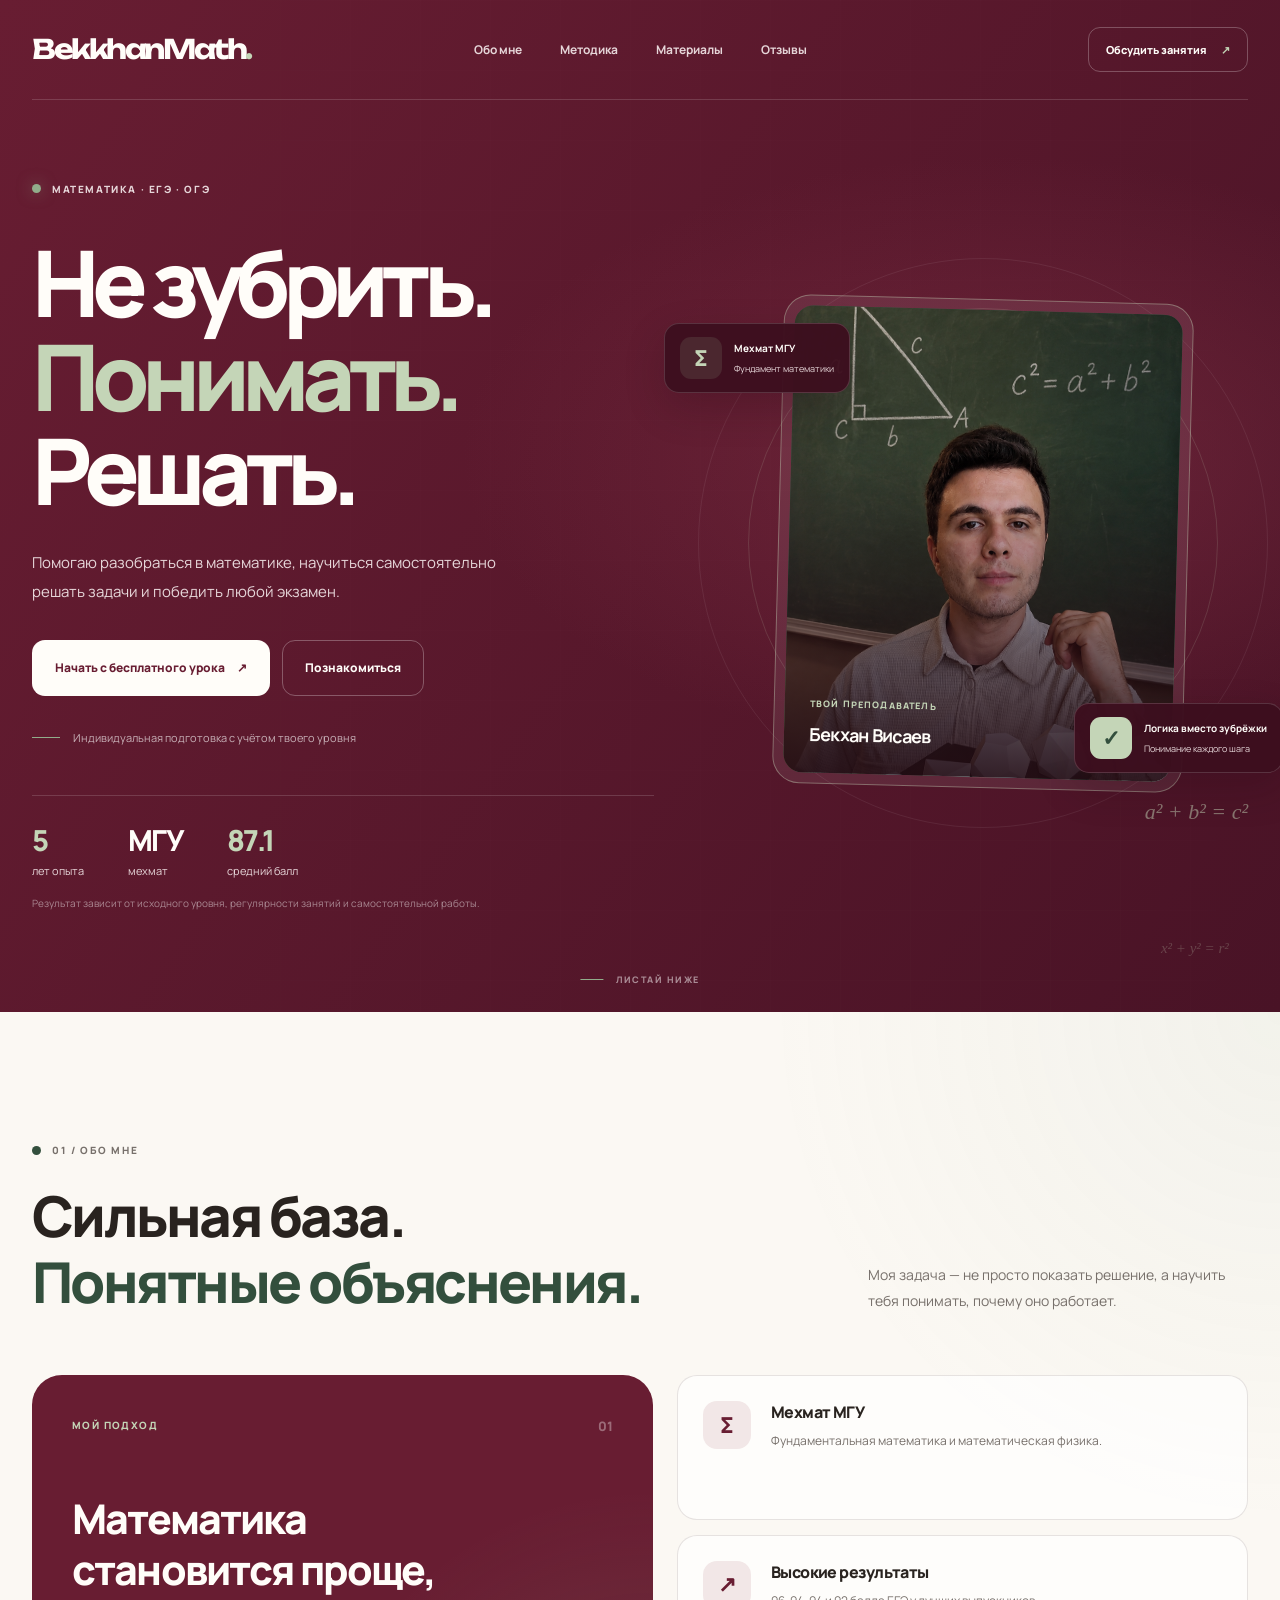
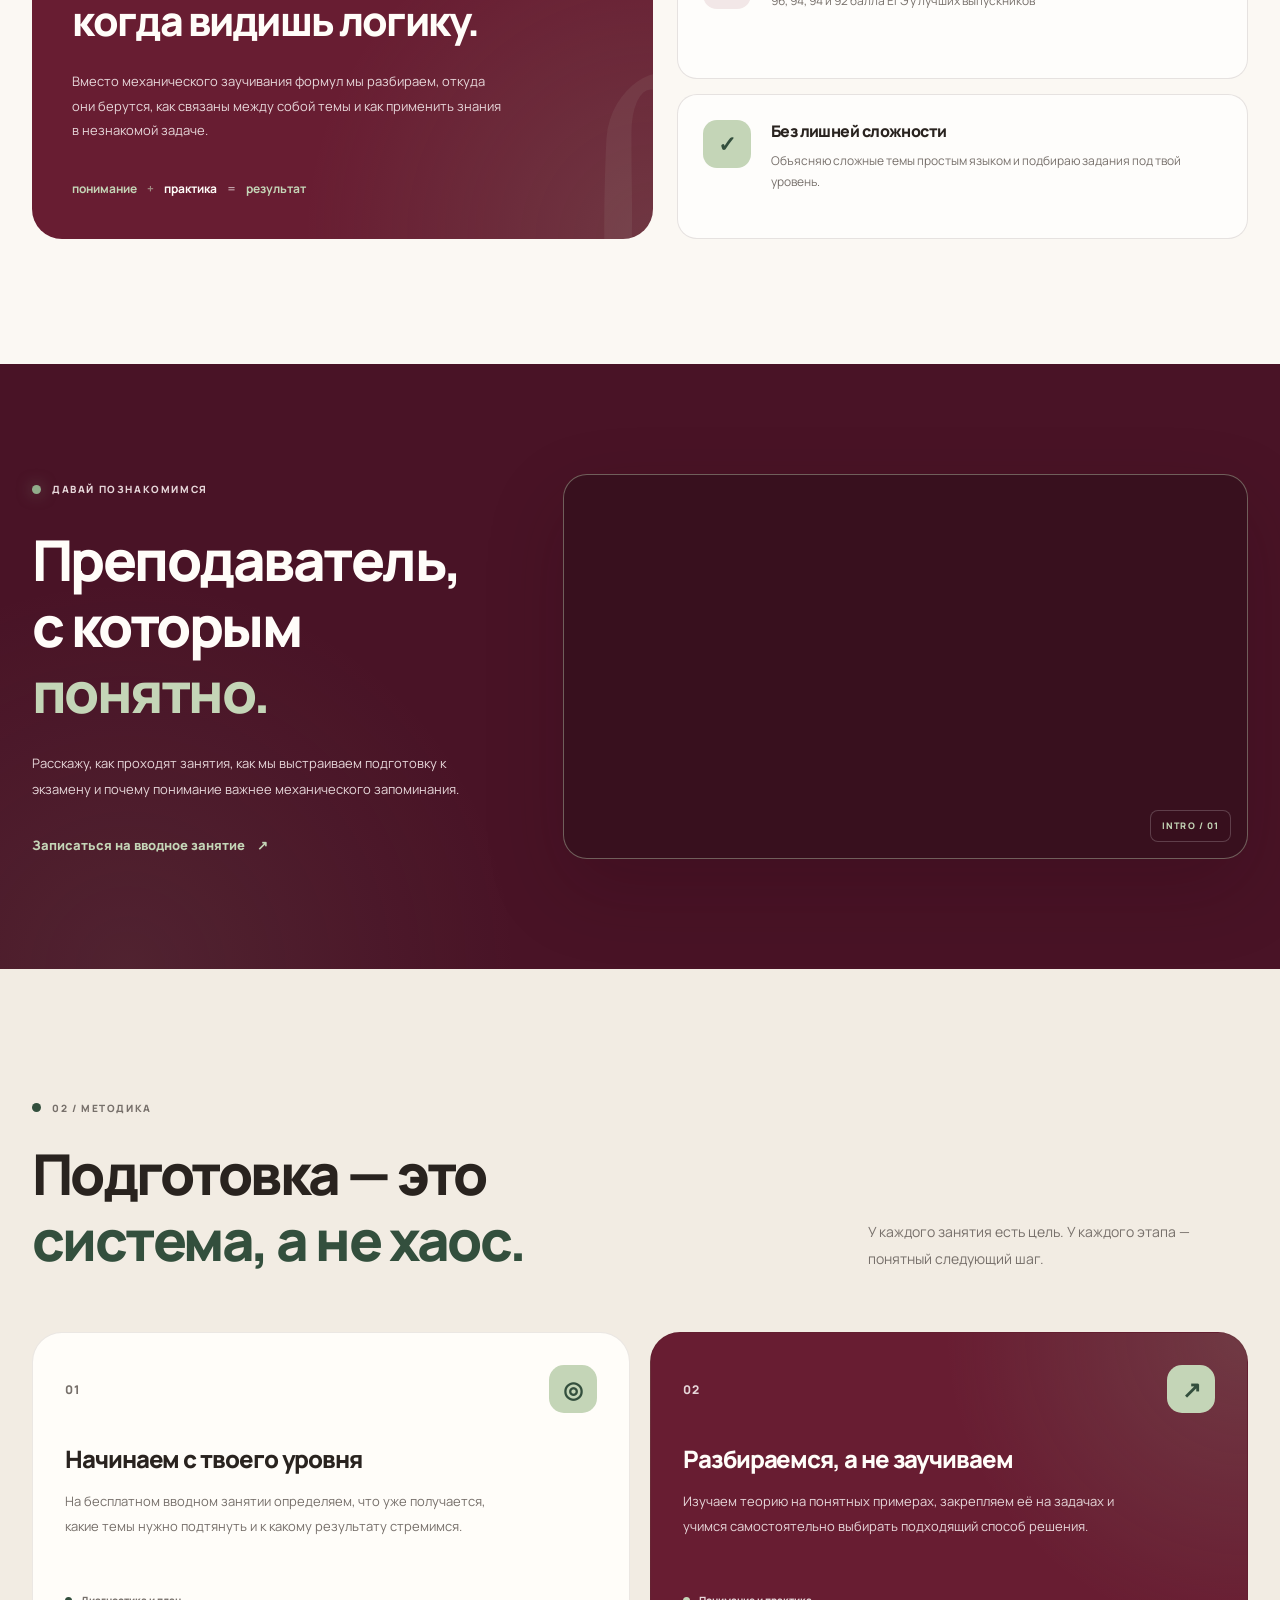
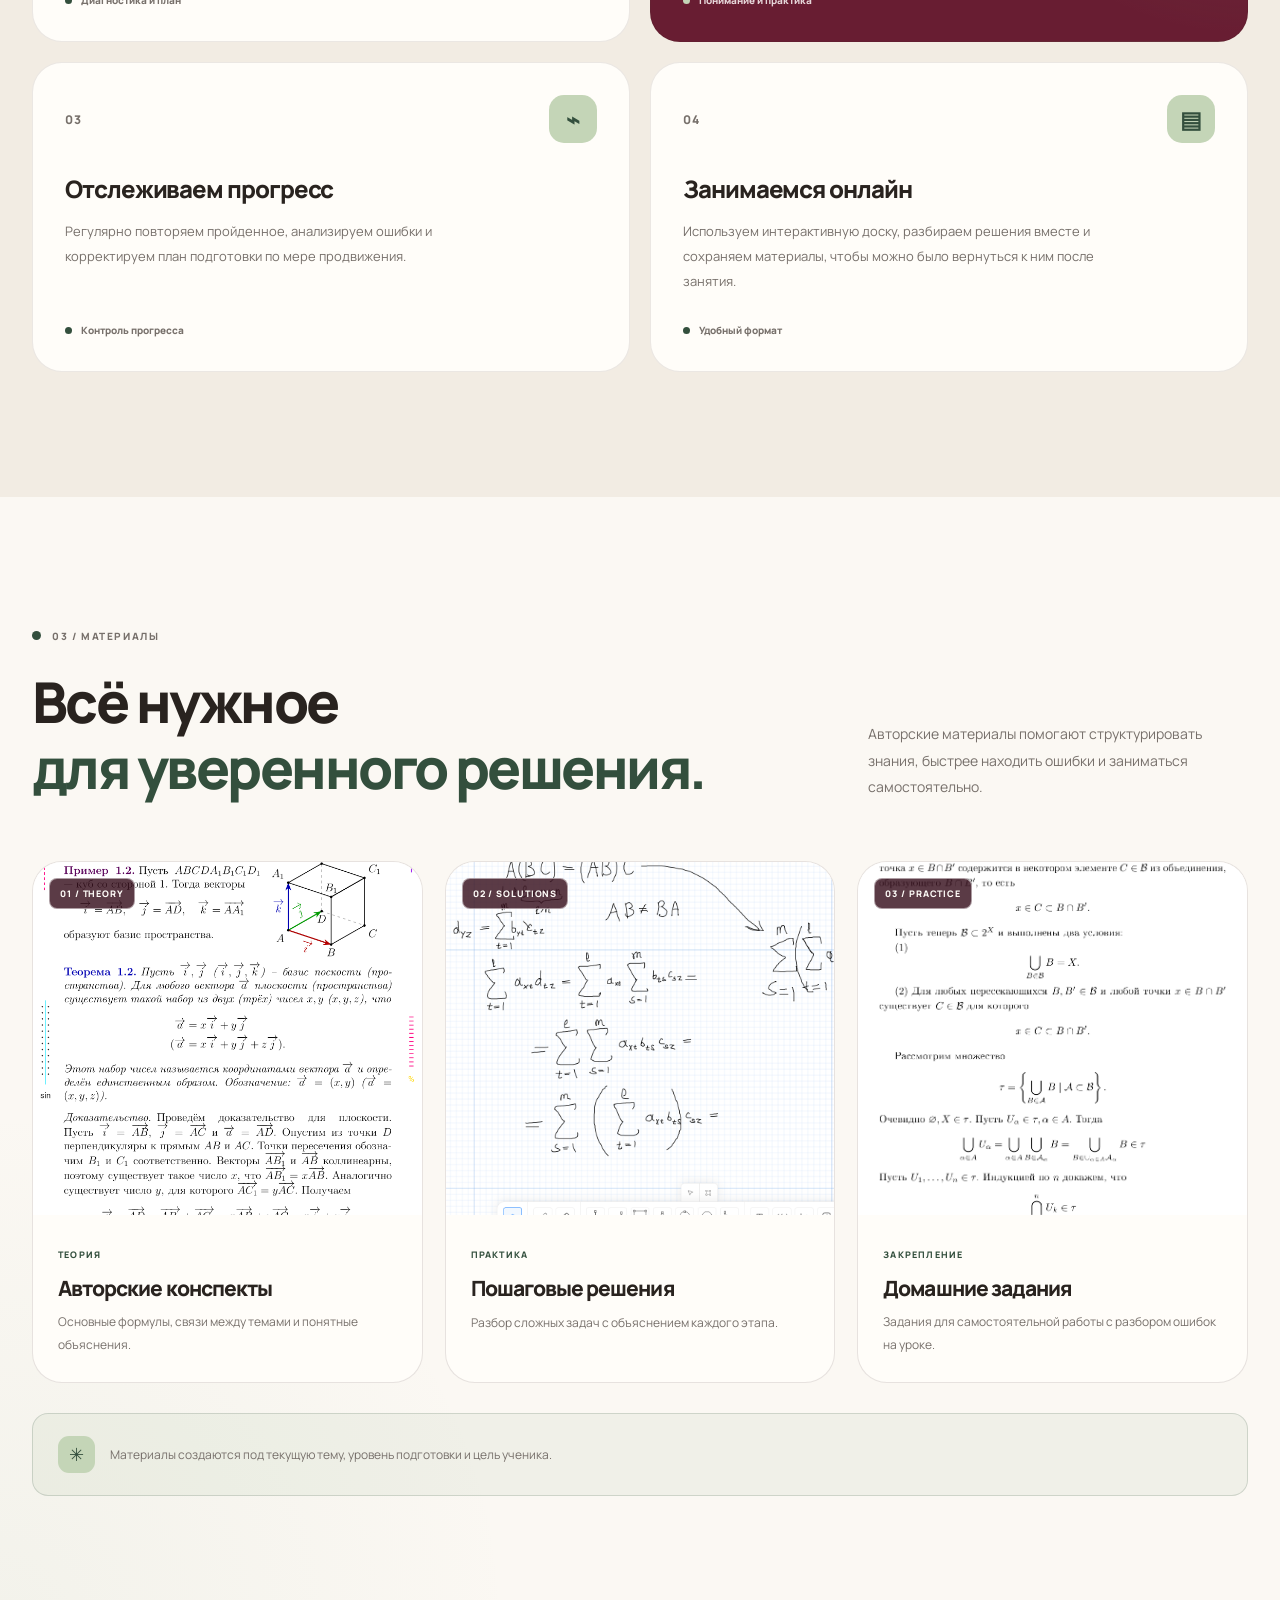
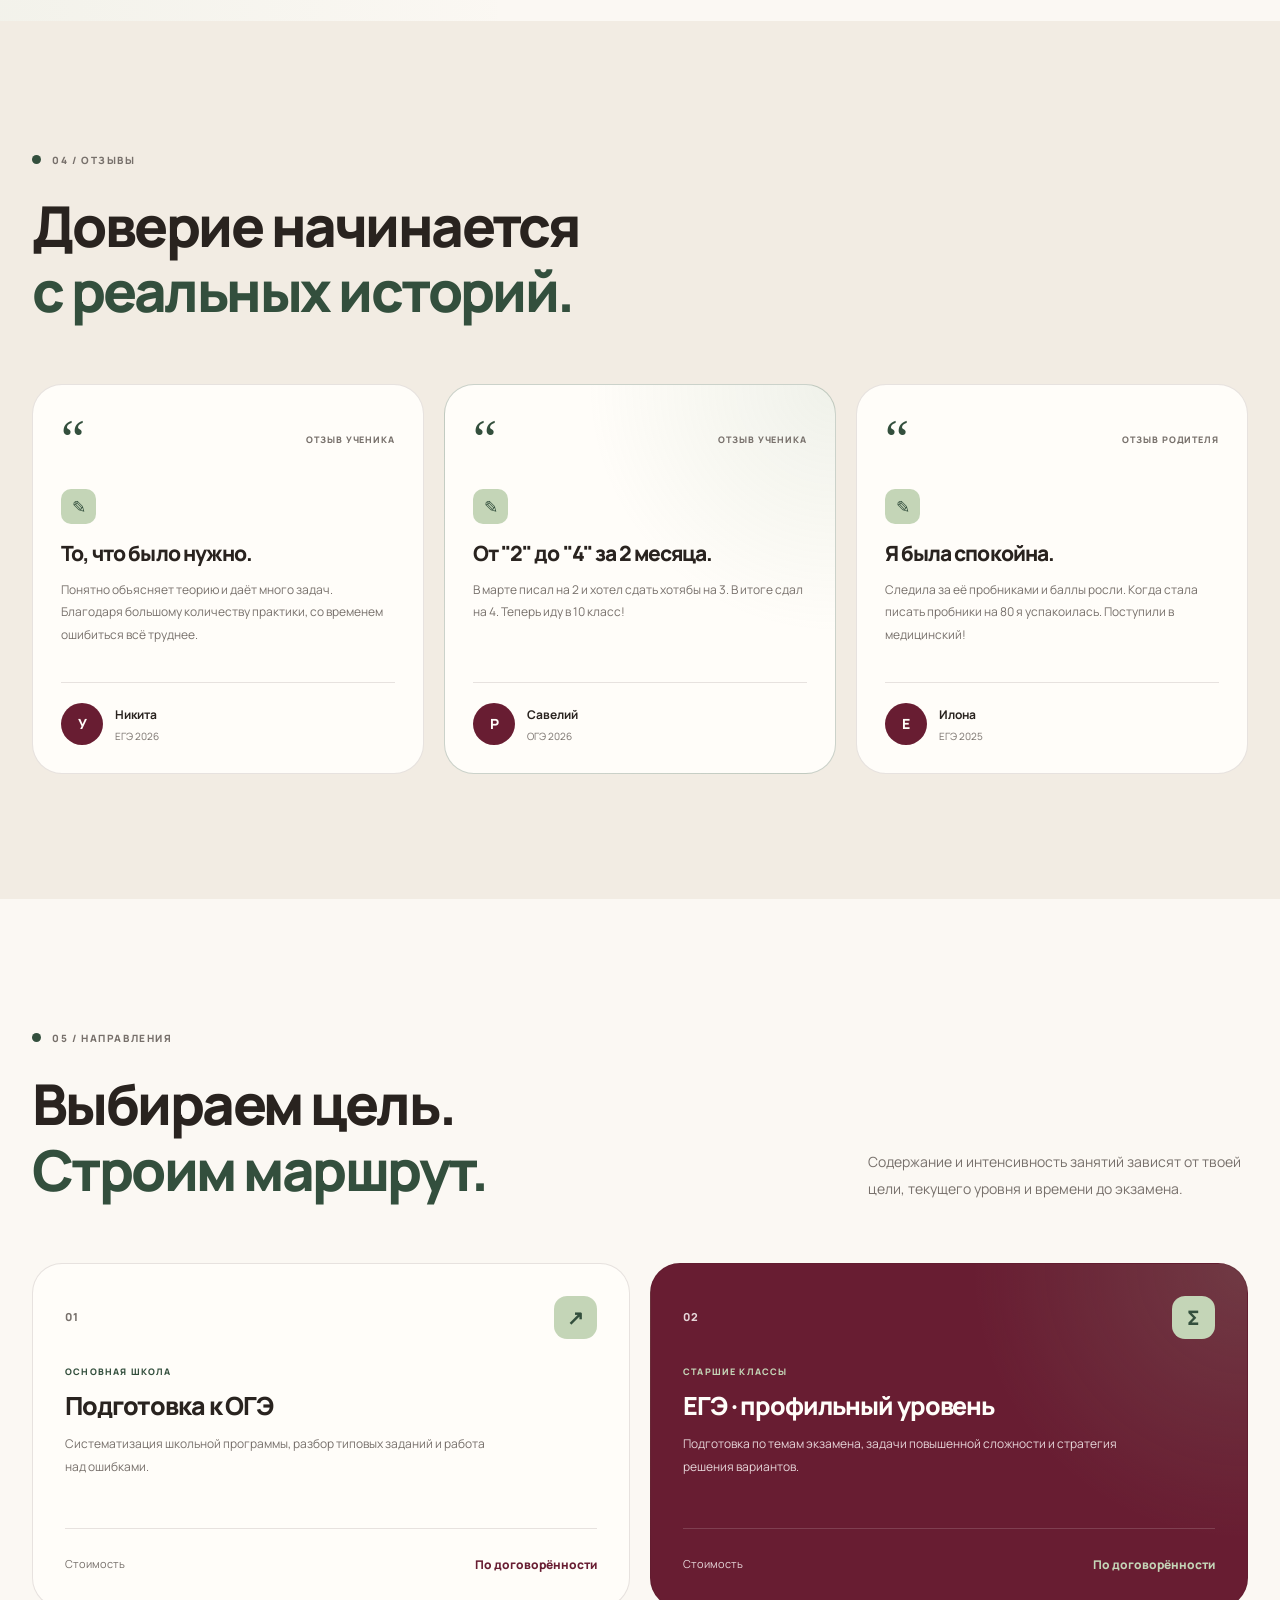
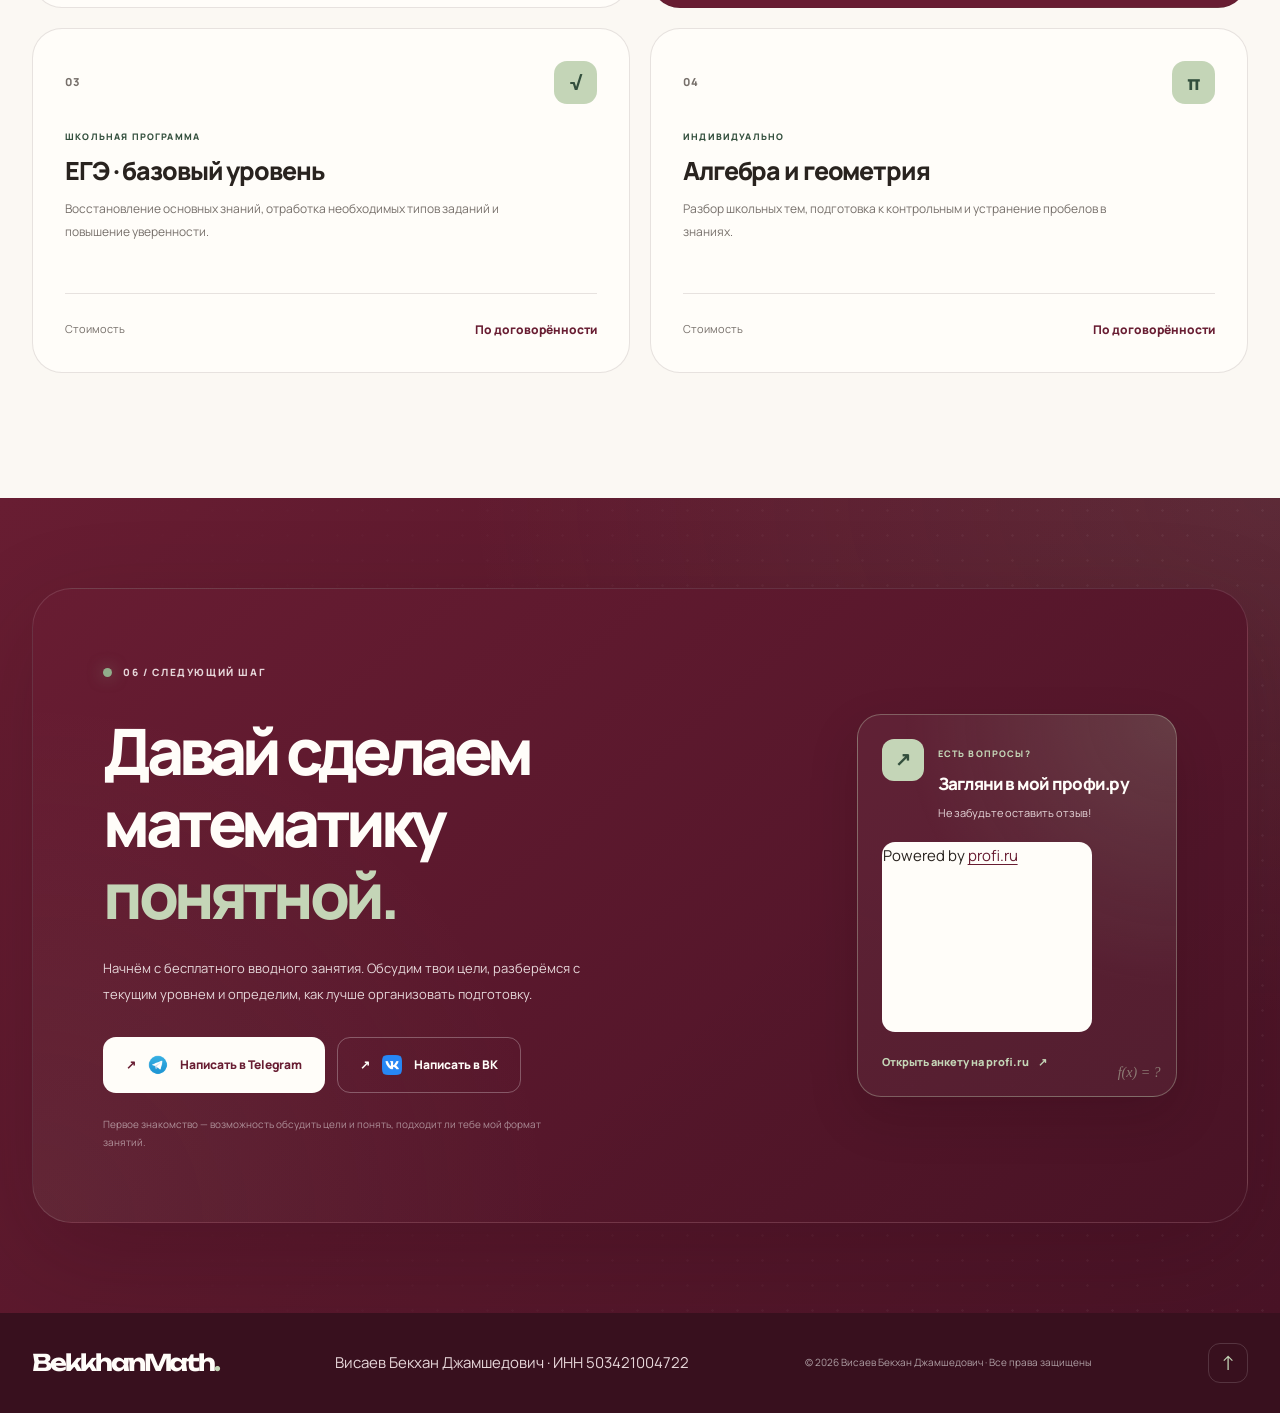
==== commit d6c92328: "Update index.html" ====
--- a/index.html
+++ b/index.html
@@ -3,260 +3,172 @@
 <head>
     <meta charset="UTF-8">
     <meta name="viewport" content="width=device-width, initial-scale=1.0">
-
-    <meta
-        name="description"
-        content="Висаев Бекхан — репетитор по математике | ЕГЭ и ОГЭ"
-    >
-
+    <meta name="description" content="Висаев Бекхан — репетитор по математике | ЕГЭ и ОГЭ">
     <meta name="theme-color" content="#681d32">
-
     <title>Висаев Бекхан — репетитор по математике | ЕГЭ и ОГЭ</title>
-
     <link rel="preconnect" href="https://fonts.googleapis.com">
     <link rel="preconnect" href="https://fonts.gstatic.com" crossorigin>
-
-    <link
-        href="https://fonts.googleapis.com/css2?family=Manrope:wght@400;500;600;700;800&family=Unbounded:wght@400;500;600;700&display=swap"
-        rel="stylesheet"
-    >
-
+    <link href="https://fonts.googleapis.com/css2?family=Manrope:wght@400;500;600;700;800&family=Unbounded:wght@400;500;600;700&display=swap" rel="stylesheet">
     <link rel="stylesheet" href="style.css">
 </head>
-
 <body>
-
-    <!-- Декоративный фон -->
     <div class="site-background" aria-hidden="true">
         <div class="background-circle background-circle-1"></div>
         <div class="background-circle background-circle-2"></div>
     </div>
 
-
-    <!-- =========================
-         HEADER
-    ========================== -->
-
     <header class="header">
         <div class="container header-inner">
-
             <a href="#home" class="logo" aria-label="Бекхан Висаев — на главную">
                 BekkhanMath<span>.</span>
             </a>
-
             <nav class="navigation" aria-label="Основная навигация">
                 <a href="#about">Обо мне</a>
                 <a href="#method">Методика</a>
                 <a href="#materials">Материалы</a>
                 <a href="#reviews">Отзывы</a>
             </nav>
-
             <a href="#contacts" class="header-button">
                 Обсудить занятия
                 <span aria-hidden="true">↗</span>
             </a>
-
         </div>
     </header>
 
-
     <main>
-
-        <!-- =========================
-             HERO
-        ========================== -->
-
         <section class="hero section-dark" id="home">
-
             <div class="hero-grid-pattern" aria-hidden="true"></div>
-
             <div class="math-decoration math-decoration-1" aria-hidden="true">
                 f(x)
             </div>
-
             <div class="math-decoration math-decoration-2" aria-hidden="true">
                 x² + y² = r²
             </div>
-
             <div class="container hero-inner">
-
                 <div class="hero-content">
-
                     <div class="eyebrow hero-eyebrow">
                         <span class="status-dot"></span>
                         МАТЕМАТИКА · ЕГЭ · ОГЭ
                     </div>
-
                     <h1 class="hero-title">
                         Не зубрить.<br>
                         <span>Понимать.</span><br>
                         Решать.
                     </h1>
-
                     <p class="hero-description">
                         Помогаю разобраться в математике,
                         научиться самостоятельно решать задачи и победить любой экзамен.
                     </p>
-
                     <div class="hero-buttons">
-
                         <a href="#contacts" class="button button-light">
                             Начать с бесплатного урока
                             <span aria-hidden="true">↗</span>
                         </a>
-
                         <a href="#about" class="button button-outline">
                             Познакомиться
                         </a>
-
-                    </div>
-
+                    </div>
                     <div class="hero-bottom-note">
                         <span class="note-line"></span>
                         Индивидуальная подготовка с учётом твоего уровня
                     </div>
-
                     <div class="hero-stats">
-
                         <div class="hero-stat">
                             <strong><span>5</span></strong>
                             <span>лет опыта</span>
                         </div>
-
                         <div class="hero-stat">
                             <strong>МГУ</strong>
                             <span>мехмат</span>
                         </div>
-
                         <div class="hero-stat">
                             <strong><span>87.1</span></strong>
                             <span>средний балл</span>
                         </div>
-
-                    </div>
-
+                    </div>
                     <p class="stats-note">
                         Результат зависит от исходного уровня, регулярности
                         занятий и самостоятельной работы.
                     </p>
-
-                </div>
-
+                </div>
 
                 <div class="hero-visual">
-
                     <div class="orbit orbit-1"></div>
                     <div class="orbit orbit-2"></div>
                     <div class="orbit orbit-3"></div>
-
                     <div class="floating-badge floating-badge-top">
-
                         <span class="badge-symbol">Σ</span>
-
                         <span>
                             <strong>Мехмат МГУ</strong>
                             <small>Фундамент математики</small>
                         </span>
-
-                    </div>
-
+                    </div>
                     <div class="portrait-card">
-
                         <div class="portrait-image">
-                            <!-- Замени photo1.png на свою фотографию -->
                             <img
                                 src="photo1.png"
                                 alt="Бекхан Висаев, преподаватель математики"
                                 fetchpriority="high"
                             >
-
                             <div class="portrait-image-overlay"></div>
-
                             <div class="portrait-caption">
                                 <span>ТВОЙ ПРЕПОДАВАТЕЛЬ</span>
                                 <strong>Бекхан Висаев</strong>
                             </div>
                         </div>
-
-                    </div>
-
+                    </div>
                     <div class="floating-badge floating-badge-bottom">
-
                         <span class="badge-symbol badge-symbol-green">✓</span>
-
                         <span>
                             <strong>Логика вместо зубрёжки</strong>
                             <small>Понимание каждого шага</small>
                         </span>
-
-                    </div>
-
+                    </div>
                     <div class="floating-formula" aria-hidden="true">
                         a² + b² = c²
                     </div>
-
-                </div>
-
-            </div>
-
+                </div>
+            </div>
             <div class="hero-scroll">
                 <span></span>
                 ЛИСТАЙ НИЖЕ
             </div>
-
         </section>
 
-
-        <!-- =========================
-             ABOUT
-        ========================== -->
-
         <section class="section about-section" id="about">
-
             <div class="container">
-
                 <div class="section-heading">
-
                     <div>
                         <div class="eyebrow section-eyebrow">
                             <span class="section-dot"></span>
                             01 / ОБО МНЕ
                         </div>
-
                         <h2 class="section-title">
                             Сильная база.<br>
                             <span class="text-green">Понятные объяснения.</span>
                         </h2>
                     </div>
-
                     <p class="section-heading-description">
                         Моя задача — не просто показать решение,
                         а научить тебя понимать, почему оно работает.
                     </p>
-
-                </div>
-
+                </div>
 
                 <div class="about-grid">
-
                     <div class="about-main-card">
-
                         <div class="about-card-top">
                             <span class="mini-label">МОЙ ПОДХОД</span>
                             <span class="about-card-number">01</span>
                         </div>
-
                         <h3>
                             Математика становится проще,
                             когда видишь логику.
                         </h3>
-
                         <p>
                             Вместо механического заучивания формул мы разбираем,
                             откуда они берутся, как связаны между собой темы
                             и как применить знания в незнакомой задаче.
                         </p>
-
                         <div class="formula-box">
                             <span>понимание</span>
                             <span class="formula-operator">+</span>
@@ -264,44 +176,31 @@
                             <span class="formula-operator">=</span>
                             <strong>результат</strong>
                         </div>
-
-                    </div>
-
+                    </div>
 
                     <div class="about-facts">
-
                         <article class="fact-card">
-
                             <span class="fact-icon">Σ</span>
-
                             <div>
                                 <h3>Мехмат МГУ</h3>
                                 <p>
                                     Фундаментальная математика и математическая физика.
                                 </p>
                             </div>
-
                         </article>
 
-
                         <article class="fact-card">
-
                             <span class="fact-icon">↗</span>
-
                             <div>
                                 <h3>Высокие результаты</h3>
                                 <p>
                                     96, 94, 94 и 92 балла ЕГЭ у лучших выпускников
                                 </p>
                             </div>
-
                         </article>
 
-
                         <article class="fact-card">
-
                             <span class="fact-icon fact-icon-green">✓</span>
-
                             <div>
                                 <h3>Без лишней сложности</h3>
                                 <p>
@@ -309,61 +208,36 @@
                                     и подбираю задания под твой уровень.
                                 </p>
                             </div>
-
                         </article>
-
-                    </div>
-
-                </div>
-
-            </div>
-
+                    </div>
+                </div>
+            </div>
         </section>
 
-
-        <!-- =========================
-             VIDEO
-        ========================== -->
-
         <section class="video-section section-dark">
-
             <div class="container">
-
                 <div class="video-grid">
-
                     <div class="video-copy">
-
                         <div class="eyebrow hero-eyebrow">
                             <span class="status-dot"></span>
                             ДАВАЙ ПОЗНАКОМИМСЯ
                         </div>
-
                         <h2 class="section-title">
                             Преподаватель,<br>
                             с которым <span>понятно.</span>
                         </h2>
-
                         <p>
                             Расскажу, как проходят занятия, как мы выстраиваем
                             подготовку к экзамену и почему понимание важнее
                             механического запоминания.
                         </p>
-
                         <a href="#contacts" class="text-link text-link-light">
                             Записаться на вводное занятие
                             <span aria-hidden="true">↗</span>
                         </a>
-
-                    </div>
-
+                    </div>
 
                     <div class="video-frame">
-
-                        <!--
-                            Замени https://youtube.com на ссылку для встраивания:
-                            https://www.youtube.com/embed/ID_ТВОЕГО_ВИДЕО
-                        -->
-
                         <iframe
                             src="https://youtube.com"
                             title="Видео-знакомство с Бекханом Висаевым"
@@ -372,195 +246,133 @@
                             referrerpolicy="strict-origin-when-cross-origin"
                             allowfullscreen
                         ></iframe>
-
                         <div class="video-corner-label">
                             INTRO / 01
                         </div>
-
-                    </div>
-
-                </div>
-
-            </div>
-
+                    </div>
+                </div>
+            </div>
         </section>
 
-
-        <!-- =========================
-             METHOD
-        ========================== -->
-
         <section class="section method-section" id="method">
-
             <div class="container">
-
                 <div class="section-heading">
-
                     <div>
                         <div class="eyebrow section-eyebrow">
                             <span class="section-dot"></span>
                             02 / МЕТОДИКА
                         </div>
-
                         <h2 class="section-title">
                             Подготовка — это<br>
                             <span class="text-green">система, а не хаос.</span>
                         </h2>
                     </div>
-
                     <p class="section-heading-description">
                         У каждого занятия есть цель.
                         У каждого этапа — понятный следующий шаг.
                     </p>
-
-                </div>
-
+                </div>
 
                 <div class="method-grid">
-
                     <article class="method-card">
-
                         <div class="method-card-top">
                             <span class="method-number">01</span>
                             <span class="method-icon">◎</span>
                         </div>
-
                         <h3>Начинаем с твоего уровня</h3>
-
                         <p>
                             На бесплатном вводном занятии определяем,
                             что уже получается, какие темы нужно подтянуть
                             и к какому результату стремимся.
                         </p>
-
                         <div class="method-tag">
                             <span></span>
                             Диагностика и план
                         </div>
-
-                    </article>
-
+                    </article>
 
                     <article class="method-card method-card-highlight">
-
                         <div class="method-card-top">
                             <span class="method-number">02</span>
                             <span class="method-icon">↗</span>
                         </div>
-
                         <h3>Разбираемся, а не заучиваем</h3>
-
                         <p>
                             Изучаем теорию на понятных примерах, закрепляем
                             её на задачах и учимся самостоятельно выбирать
                             подходящий способ решения.
                         </p>
-
                         <div class="method-tag">
                             <span></span>
                             Понимание и практика
                         </div>
-
-                    </article>
-
+                    </article>
 
                     <article class="method-card">
-
                         <div class="method-card-top">
                             <span class="method-number">03</span>
                             <span class="method-icon">⌁</span>
                         </div>
-
                         <h3>Отслеживаем прогресс</h3>
-
                         <p>
                             Регулярно повторяем пройденное, анализируем ошибки
                             и корректируем план подготовки по мере продвижения.
                         </p>
-
                         <div class="method-tag">
                             <span></span>
                             Контроль прогресса
                         </div>
-
-                    </article>
-
+                    </article>
 
                     <article class="method-card">
-
                         <div class="method-card-top">
                             <span class="method-number">04</span>
                             <span class="method-icon">▤</span>
                         </div>
-
                         <h3>Занимаемся онлайн</h3>
-
                         <p>
                             Используем интерактивную доску, разбираем решения
                             вместе и сохраняем материалы, чтобы можно было
                             вернуться к ним после занятия.
                         </p>
-
                         <div class="method-tag">
                             <span></span>
                             Удобный формат
                         </div>
-
-                    </article>
-
-                </div>
-
-            </div>
-
+                    </article>
+                </div>
+            </div>
         </section>
 
-
-        <!-- =========================
-             MATERIALS
-        ========================== -->
-
         <section class="section materials-section" id="materials">
-
             <div class="container">
-
                 <div class="section-heading">
-
                     <div>
                         <div class="eyebrow section-eyebrow">
                             <span class="section-dot"></span>
                             03 / МАТЕРИАЛЫ
                         </div>
-
                         <h2 class="section-title">
                             Всё нужное<br>
                             <span class="text-green">для уверенного решения.</span>
                         </h2>
                     </div>
-
                     <p class="section-heading-description">
                         Авторские материалы помогают структурировать знания,
                         быстрее находить ошибки и заниматься самостоятельно.
                     </p>
-
-                </div>
-
+                </div>
 
                 <div class="materials-grid">
-
                     <article class="material-card">
-
                         <div class="material-image material-image-1">
-
                             <img
                                 src="photo2.png"
                                 alt="Пример авторского конспекта по математике"
                                 loading="lazy"
                             >
-
                             <span class="material-image-label">01 / THEORY</span>
-
-                        </div>
-
+                        </div>
                         <div class="material-info">
                             <span class="material-category">ТЕОРИЯ</span>
                             <h3>Авторские конспекты</h3>
@@ -569,24 +381,17 @@
                                 и понятные объяснения.
                             </p>
                         </div>
-
-                    </article>
-
+                    </article>
 
                     <article class="material-card">
-
                         <div class="material-image material-image-2">
-
                             <img
                                 src="photo3.png"
                                 alt="Примеры пошаговых решений задач ЕГЭ"
                                 loading="lazy"
                             >
-
                             <span class="material-image-label">02 / SOLUTIONS</span>
-
-                        </div>
-
+                        </div>
                         <div class="material-info">
                             <span class="material-category">ПРАКТИКА</span>
                             <h3>Пошаговые решения</h3>
@@ -595,24 +400,17 @@
                                 каждого этапа.
                             </p>
                         </div>
-
-                    </article>
-
+                    </article>
 
                     <article class="material-card">
-
                         <div class="material-image material-image-3">
-
                             <img
                                 src="photo4.png"
                                 alt="Учебные материалы и задания для самостоятельной работы"
                                 loading="lazy"
                             >
-
                             <span class="material-image-label">03 / PRACTICE</span>
-
-                        </div>
-
+                        </div>
                         <div class="material-info">
                             <span class="material-category">ЗАКРЕПЛЕНИЕ</span>
                             <h3>Домашние задания</h3>
@@ -621,339 +419,215 @@
                                 с разбором ошибок на уроке.
                             </p>
                         </div>
-
-                    </article>
-
-                </div>
-
+                    </article>
+                </div>
 
                 <div class="materials-bottom-note">
-
                     <span class="materials-note-icon">✳</span>
-
                     <p>
                         Материалы создаются под текущую тему,
                         уровень подготовки и цель ученика.
                     </p>
-
-                </div>
-
-            </div>
-
+                </div>
+            </div>
         </section>
 
-
-        <!-- =========================
-             REVIEWS
-        ========================== -->
-
         <section class="section reviews-section" id="reviews">
-
             <div class="container">
-
                 <div class="section-heading">
-
                     <div>
                         <div class="eyebrow section-eyebrow">
                             <span class="section-dot"></span>
                             04 / ОТЗЫВЫ
                         </div>
-
                         <h2 class="section-title">
                             Доверие начинается<br>
                             <span class="text-green">с реальных историй.</span>
                         </h2>
                     </div>
-
-                    <p class="section-heading-description">
-                        Здесь будут отзывы учеников и родителей
-                        об опыте занятий, прогрессе и подготовке к экзаменам.
-                    </p>
-
-                </div>
-
-
-                <!--
-                    ВАЖНО:
-                    Замени эти карточки настоящими отзывами,
-                    полученными с разрешения учеников или родителей.
-                    Не публикуй вымышленные результаты и оценки.
-                -->
+                </div>
 
                 <div class="reviews-grid">
-
                     <article class="review-card">
-
                         <div class="review-card-top">
                             <span class="review-mark">“</span>
                             <span class="review-type">ОТЗЫВ УЧЕНИКА</span>
                         </div>
-
                         <div class="review-placeholder">
                             <span class="review-placeholder-icon">✎</span>
-
-                            <h3>Понимание вместо зубрёжки</h3>
-
+                            <h3>То, что было нужно.</h3>
                             <p>
-                                Добавь сюда реальный отзыв ученика:
-                                что стало понятнее, какие темы удалось освоить
-                                и чем помогли занятия.
+                                Понятно объясняет теорию и даёт много задач.
+                                Благодаря большому количеству практики, со временем ошибиться всё труднее.
                             </p>
                         </div>
-
                         <div class="review-author">
                             <div class="review-avatar">У</div>
-
                             <div>
-                                <strong>Имя ученика</strong>
-                                <span>Класс или экзамен</span>
+                                <strong>Никита</strong>
+                                <span>ЕГЭ 2026</span>
                             </div>
                         </div>
-
-                    </article>
-
+                    </article>
 
                     <article class="review-card review-card-featured">
-
+                        <div class="review-card-top">
+                            <span class="review-mark">“</span>
+                            <span class="review-type">ОТЗЫВ УЧЕНИКА</span>
+                        </div>
+                        <div class="review-placeholder">
+                            <span class="review-placeholder-icon">✎</span>
+                            <h3>От "2" до "4" за 2 месяца.</h3>
+                            <p>
+                                В марте писал на 2 и хотел сдать хотябы на 3.
+                                В итоге сдал на 4. Теперь иду в 10 класс!
+                            </p>
+                        </div>
+                        <div class="review-author">
+                            <div class="review-avatar">Р</div>
+                            <div>
+                                <strong>Савелий</strong>
+                                <span>ОГЭ 2026</span>
+                            </div>
+                        </div>
+                    </article>
+
+                    <article class="review-card">
                         <div class="review-card-top">
                             <span class="review-mark">“</span>
                             <span class="review-type">ОТЗЫВ РОДИТЕЛЯ</span>
                         </div>
-
                         <div class="review-placeholder">
                             <span class="review-placeholder-icon">✎</span>
-
-                            <h3>Системная подготовка</h3>
-
+                            <h3>Я была спокойна.</h3>
                             <p>
-                                Здесь можно разместить отзыв родителя
-                                о подходе преподавателя, организации занятий
-                                и заметных изменениях в подготовке ребёнка.
+                                Следила за её пробниками и баллы росли.
+                                Когда стала писать пробники на 80 я успакоилась. Поступили в медицинский!
                             </p>
                         </div>
-
-                        <div class="review-author">
-                            <div class="review-avatar">Р</div>
-
-                            <div>
-                                <strong>Имя родителя</strong>
-                                <span>Родитель ученика</span>
-                            </div>
-                        </div>
-
-                    </article>
-
-
-                    <article class="review-card">
-
-                        <div class="review-card-top">
-                            <span class="review-mark">“</span>
-                            <span class="review-type">РЕЗУЛЬТАТ</span>
-                        </div>
-
-                        <div class="review-placeholder">
-                            <span class="review-placeholder-icon">✎</span>
-
-                            <h3>Уверенность на экзамене</h3>
-
-                            <p>
-                                Добавь подтверждённую историю подготовки:
-                                исходный уровень, срок занятий и результат,
-                                если ученик разрешил его публиковать.
-                            </p>
-                        </div>
-
                         <div class="review-author">
                             <div class="review-avatar">Е</div>
-
                             <div>
-                                <strong>Имя ученика</strong>
-                                <span>ЕГЭ / ОГЭ</span>
+                                <strong>Илона</strong>
+                                <span>ЕГЭ 2025</span>
                             </div>
                         </div>
-
-                    </article>
-
-                </div>
-
-
-                <p class="reviews-disclaimer">
-                    Карточки выше — шаблоны оформления, а не реальные отзывы.
-                    Перед публикацией замени их подтверждёнными отзывами.
-                </p>
-
-            </div>
-
+                    </article>
+                </div>
+            </div>
         </section>
 
-
-        <!-- =========================
-             SERVICES
-        ========================== -->
-
         <section class="section services-section" id="services">
-
             <div class="container">
-
                 <div class="section-heading">
-
                     <div>
                         <div class="eyebrow section-eyebrow">
                             <span class="section-dot"></span>
                             05 / НАПРАВЛЕНИЯ
                         </div>
-
                         <h2 class="section-title">
                             Выбираем цель.<br>
                             <span class="text-green">Строим маршрут.</span>
                         </h2>
                     </div>
-
                     <p class="section-heading-description">
                         Содержание и интенсивность занятий зависят
                         от твоей цели, текущего уровня и времени до экзамена.
                     </p>
-
-                </div>
-
+                </div>
 
                 <div class="services-grid">
-
                     <article class="service-card">
-
                         <div class="service-top">
                             <span class="service-number">01</span>
                             <span class="service-symbol">↗</span>
                         </div>
-
                         <span class="service-category">ОСНОВНАЯ ШКОЛА</span>
-
                         <h3>Подготовка к ОГЭ</h3>
-
                         <p>
                             Систематизация школьной программы,
                             разбор типовых заданий и работа над ошибками.
                         </p>
-
                         <div class="service-bottom">
                             <span>Стоимость</span>
                             <strong>По договорённости</strong>
                         </div>
-
-                    </article>
-
+                    </article>
 
                     <article class="service-card service-card-featured">
-
                         <div class="service-top">
                             <span class="service-number">02</span>
                             <span class="service-symbol">Σ</span>
                         </div>
-
                         <span class="service-category">СТАРШИЕ КЛАССЫ</span>
-
                         <h3>ЕГЭ · профильный уровень</h3>
-
                         <p>
                             Подготовка по темам экзамена, задачи повышенной
                             сложности и стратегия решения вариантов.
                         </p>
-
                         <div class="service-bottom">
                             <span>Стоимость</span>
                             <strong>По договорённости</strong>
                         </div>
-
-                    </article>
-
+                    </article>
 
                     <article class="service-card">
-
                         <div class="service-top">
                             <span class="service-number">03</span>
                             <span class="service-symbol">√</span>
                         </div>
-
                         <span class="service-category">ШКОЛЬНАЯ ПРОГРАММА</span>
-
                         <h3>ЕГЭ · базовый уровень</h3>
-
                         <p>
                             Восстановление основных знаний, отработка
                             необходимых типов заданий и повышение уверенности.
                         </p>
-
                         <div class="service-bottom">
                             <span>Стоимость</span>
                             <strong>По договорённости</strong>
                         </div>
-
-                    </article>
-
+                    </article>
 
                     <article class="service-card">
-
                         <div class="service-top">
                             <span class="service-number">04</span>
                             <span class="service-symbol">π</span>
                         </div>
-
                         <span class="service-category">ИНДИВИДУАЛЬНО</span>
-
                         <h3>Алгебра и геометрия</h3>
-
                         <p>
                             Разбор школьных тем, подготовка к контрольным
                             и устранение пробелов в знаниях.
                         </p>
-
                         <div class="service-bottom">
                             <span>Стоимость</span>
                             <strong>По договорённости</strong>
                         </div>
-
-                    </article>
-
-                </div>
-
-            </div>
-
+                    </article>
+                </div>
+            </div>
         </section>
 
-
-        <!-- =========================
-             CONTACTS / CTA
-        ========================== -->
-
         <section class="contacts-section section-dark" id="contacts">
-
             <div class="contacts-pattern" aria-hidden="true"></div>
-
             <div class="container">
-
                 <div class="contacts-card">
-
                     <div class="contacts-main">
-
                         <div class="eyebrow hero-eyebrow">
                             <span class="status-dot"></span>
                             06 / СЛЕДУЮЩИЙ ШАГ
                         </div>
-
                         <h2 class="contacts-title">
                             Давай сделаем<br>
                             математику<br>
                             <span>понятной.</span>
                         </h2>
-
                         <p class="contacts-description">
                             Начнём с бесплатного вводного занятия.
                             Обсудим твои цели, разберёмся с текущим уровнем
                             и определим, как лучше организовать подготовку.
                         </p>
-
                         <div class="contacts-buttons">
-
                             <a
                                 href="https://t.me/math5"
                                 class="button button-light"
@@ -963,7 +637,6 @@
                                 <span aria-hidden="true">↗</span>
                                 <img src="telegram.png" width="20" height="20"> Написать в Telegram
                             </a>
-
                             <a
                                 href="https://vk.ru/bkkhn"
                                 class="button button-outline"
@@ -973,40 +646,26 @@
                                 <span aria-hidden="true">↗</span>
                                 <img src="vk.png" width="20" height="20"> Написать в ВК
                             </a>
-
-                        </div>
-
+                        </div>
                         <p class="contacts-footnote">
                             Первое знакомство — возможность обсудить цели
                             и понять, подходит ли тебе мой формат занятий.
                         </p>
-
-                    </div>
-
+                    </div>
 
                     <aside class="contacts-side">
-
                         <div class="profi-widget-heading">
-
                             <span class="profi-widget-icon">↗</span>
-
                             <div>
                                 <span class="profi-overline">
                                     ЕСТЬ ВОПРОСЫ?
                                 </span>
-
-                                <h3>Загляни в мой профиль</h3>
-
+                                <h3>Загляни в мой профи.ру</h3>
                                 <p>
-                                    Посмотри анкету и информацию
-                                    на Profi.ru.
+                                    Не забудьте оставить отзыв!
                                 </p>
                             </div>
-
-                        </div>
-
-
-                        <!-- Profi.ru widget start -->
+                        </div>
 
                         <div
                             class="profi-widget"
@@ -1018,15 +677,10 @@
                                 href="https://profi.ru/profile/VisayevBD"
                                 target="_blank"
                                 rel="noopener noreferrer"
-                            >Profi.ru</a>
-                        </div>
-
-                        <script
-                            src="https://profi.ru/jqs/widget/widget.js"
-                        ></script>
-
-                        <!-- Profi.ru widget end -->
-
+                            > profi.ru</a>
+                        </div>
+
+                        <script src="https://profi.ru/jqs/widget/widget.js"></script>
 
                         <a
                             class="profi-fallback-link"
@@ -1034,50 +688,34 @@
                             target="_blank"
                             rel="noopener noreferrer"
                         >
-                            Открыть анкету на Profi.ru
+                            Открыть анкету на profi.ru
                             <span aria-hidden="true">↗</span>
                         </a>
 
                         <div class="contacts-equation" aria-hidden="true">
                             f(x) = ?
                         </div>
-
                     </aside>
-
-                </div>
-
-            </div>
-
+                </div>
+            </div>
         </section>
-
     </main>
 
-
-    <!-- =========================
-         FOOTER
-    ========================== -->
-
     <footer class="footer">
-
         <div class="container footer-inner">
-
             <a href="#home" class="logo footer-logo">
                 BekkhanMath<span>.</span>
             </a>
-
+            <p class="footer-legal">
+                Висаев Бекхан Джамшедович · ИНН 503421004722
+            </p>
             <p class="footer-copyright">
-                © 2026 Репетитор по математике
-                Висаев Бекхан Джамшедович
+                © 2026 Висаев Бекхан Джамшедович · Все права защищены
             </p>
-
             <a href="#home" class="back-to-top" aria-label="Вернуться наверх">
                 ↑
             </a>
-
         </div>
-
     </footer>
-
-
 </body>
-</html>+</html>
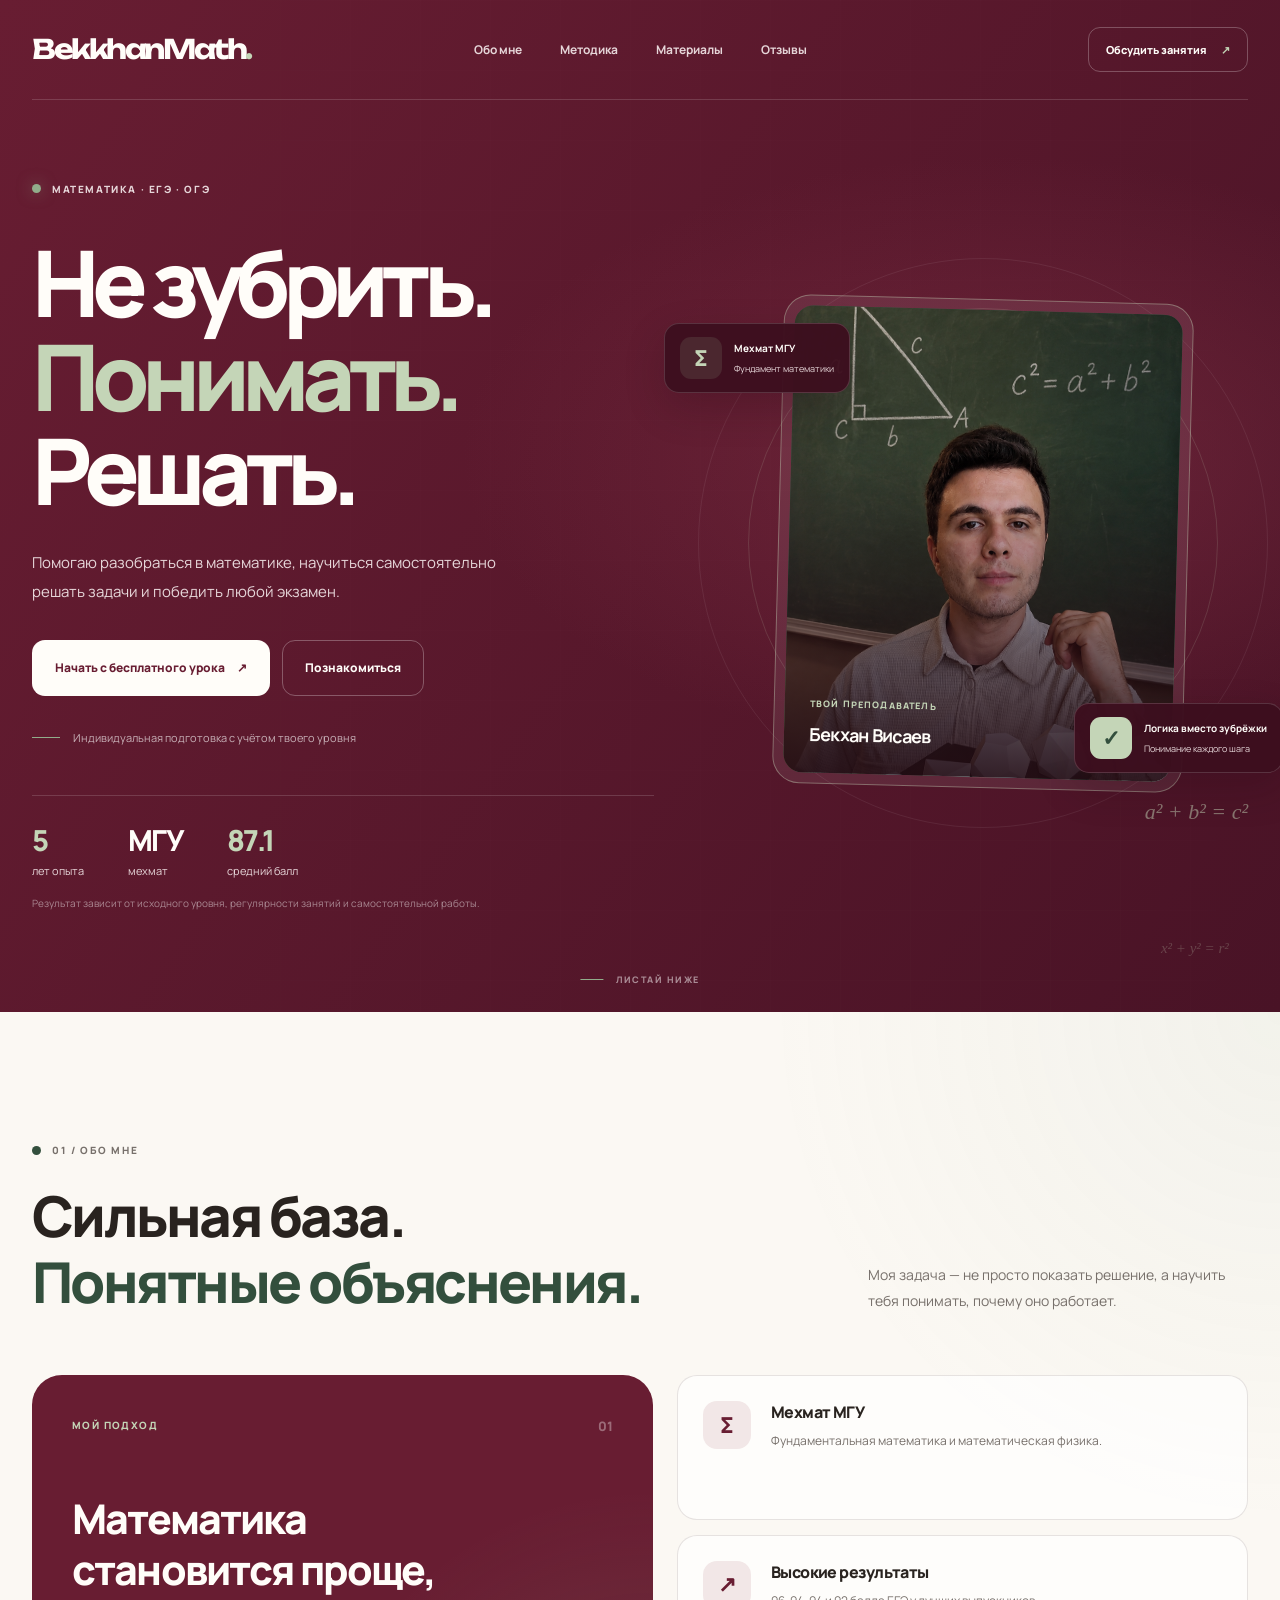
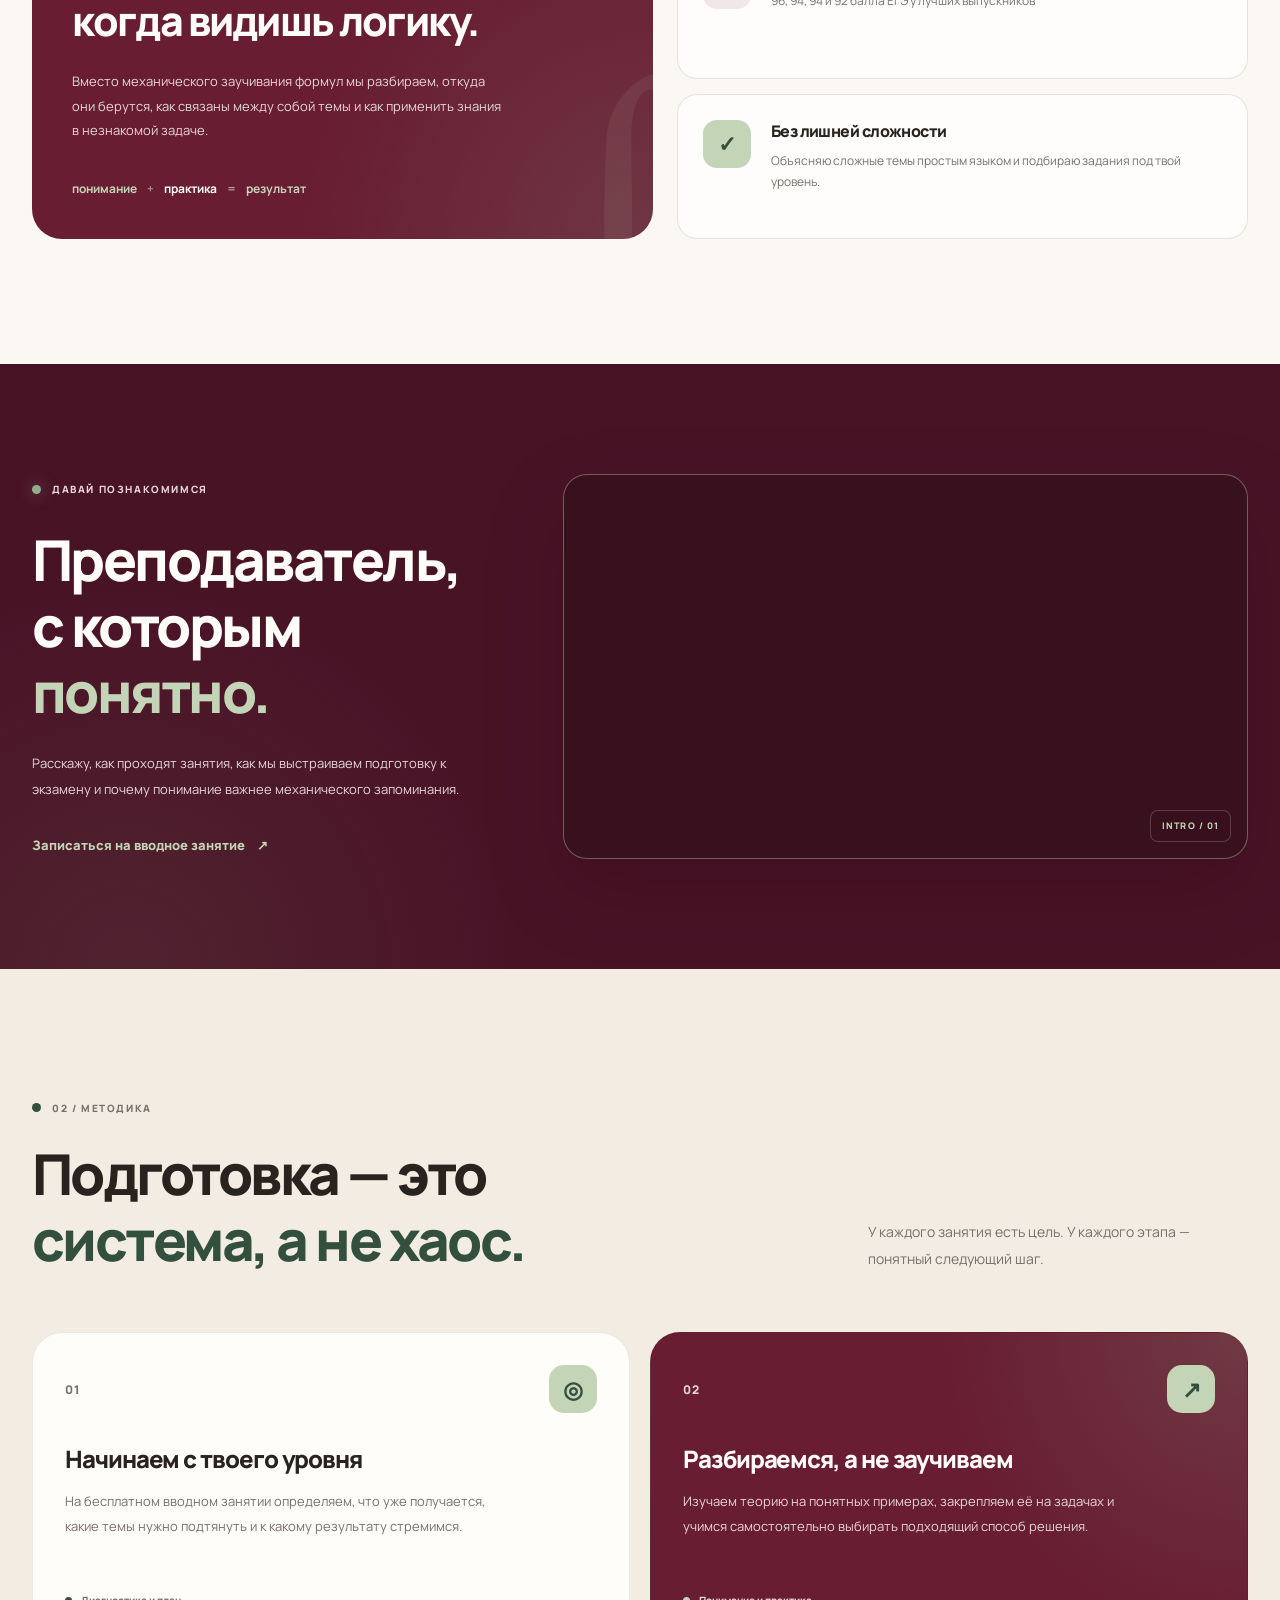
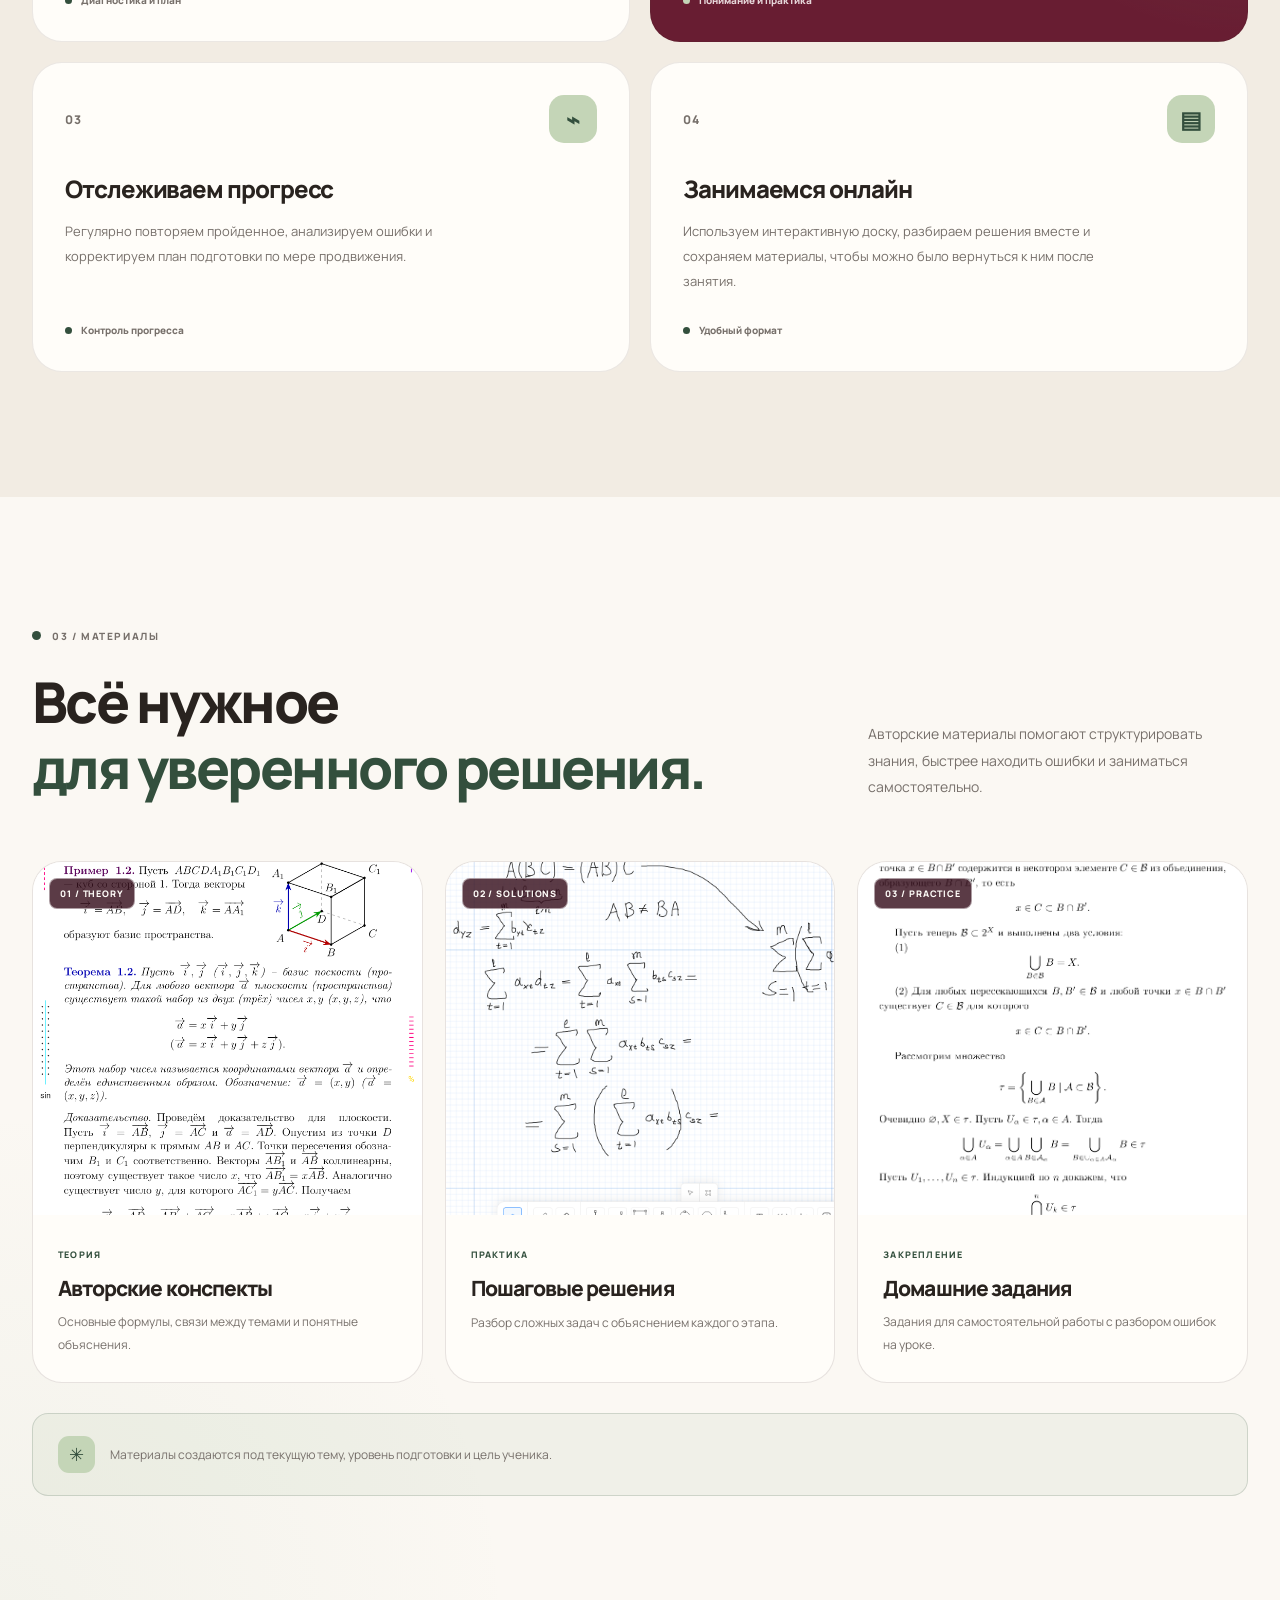
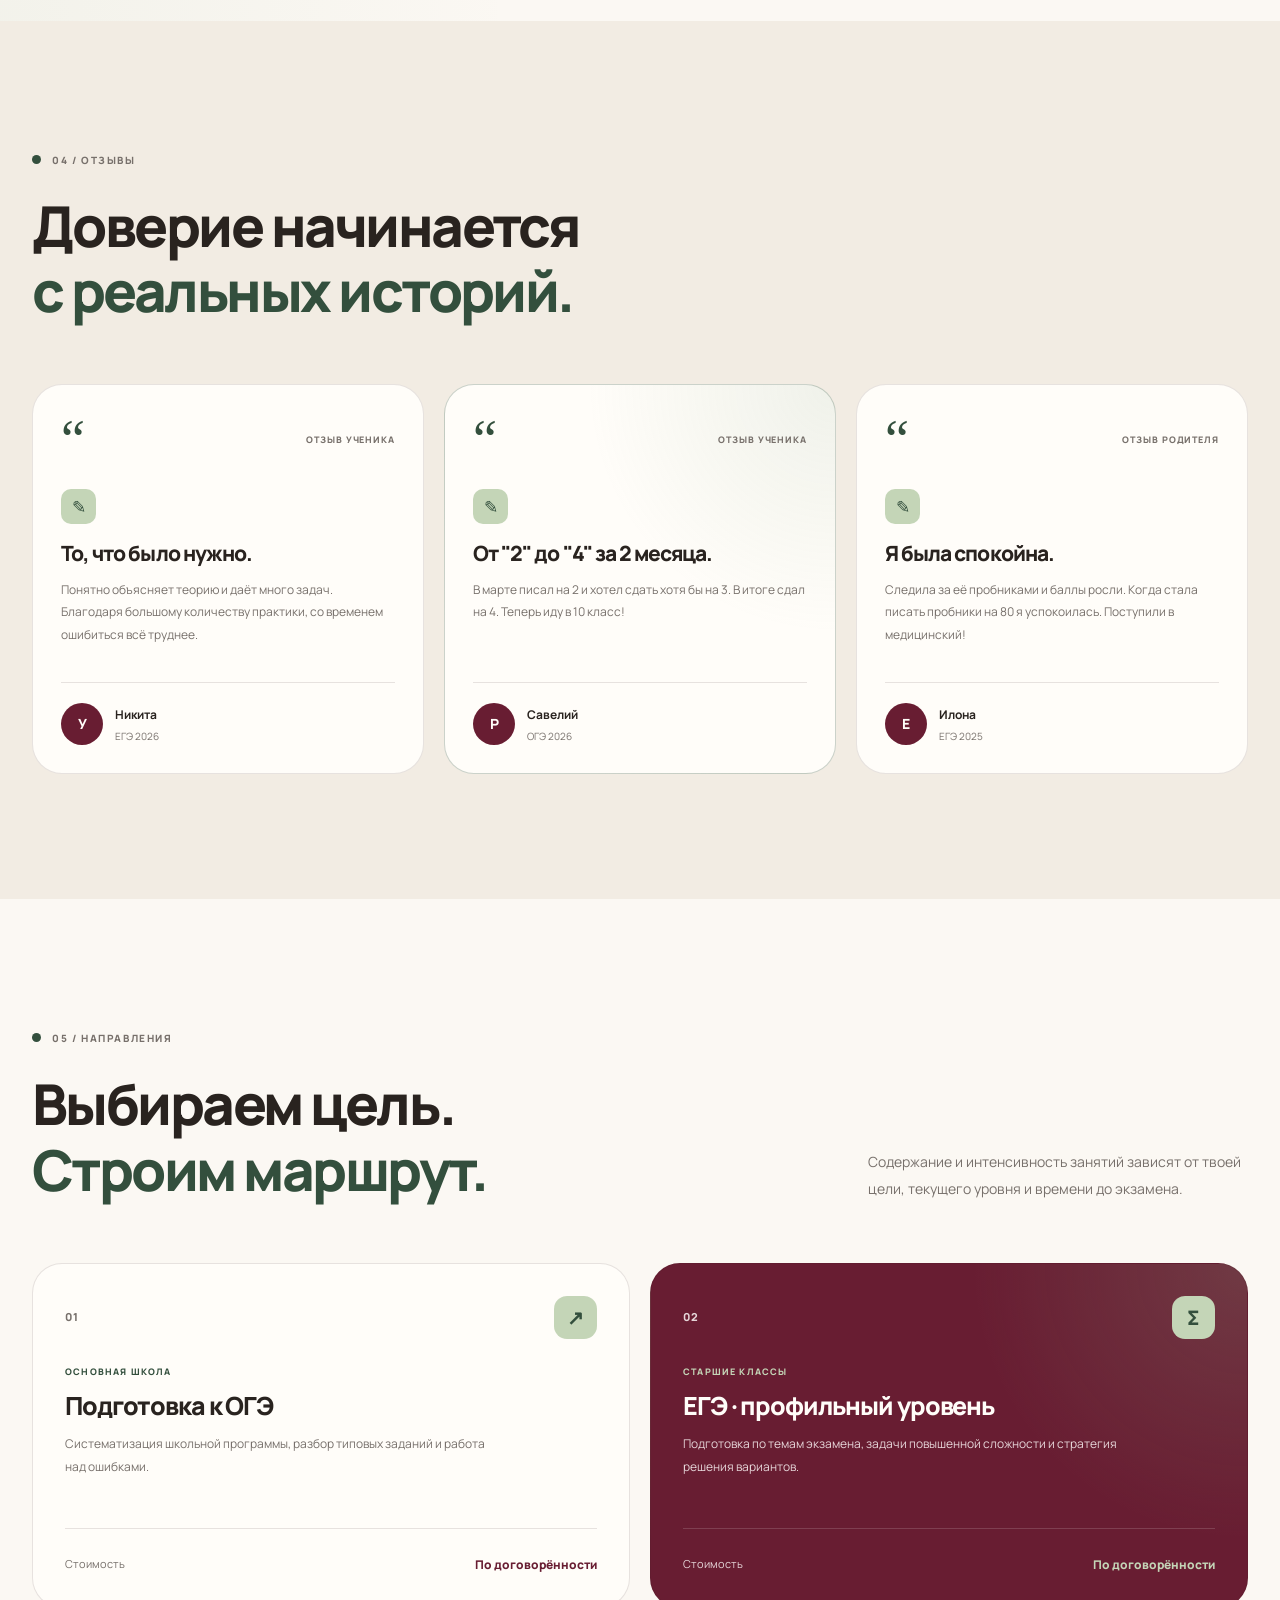
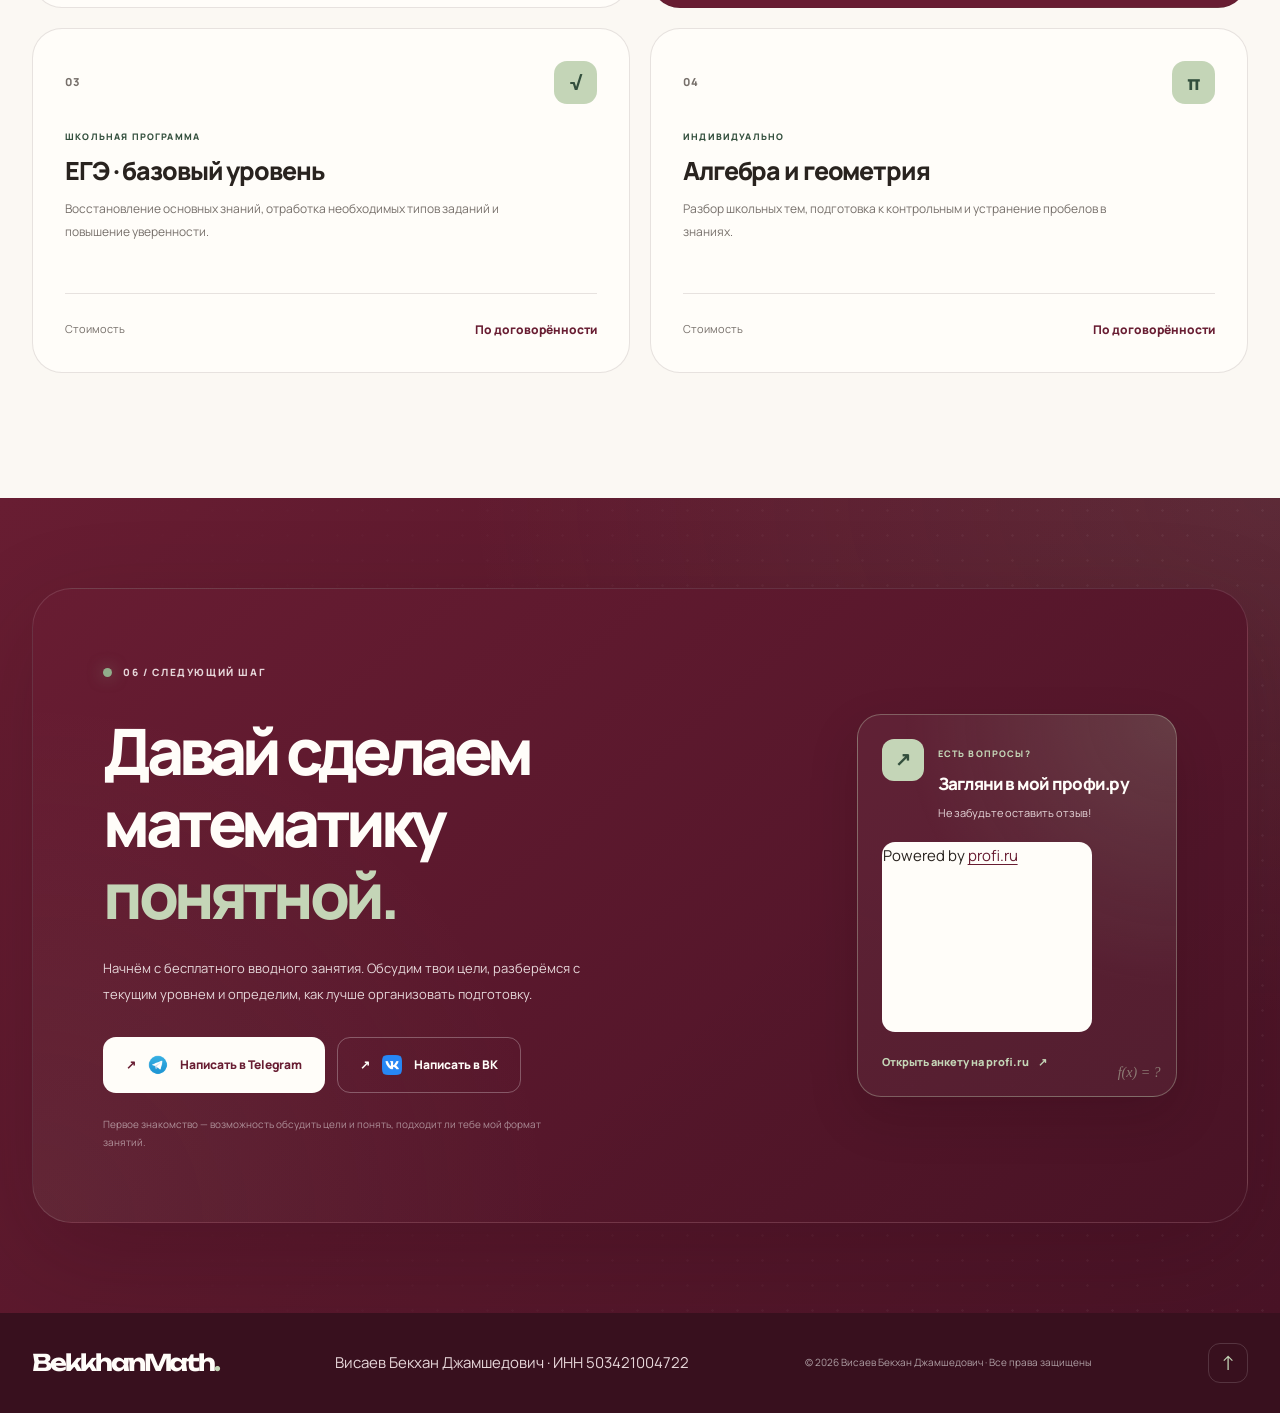
==== commit 5ce23223: "Update index.html" ====
--- a/index.html
+++ b/index.html
@@ -479,7 +479,7 @@
                             <span class="review-placeholder-icon">✎</span>
                             <h3>От "2" до "4" за 2 месяца.</h3>
                             <p>
-                                В марте писал на 2 и хотел сдать хотябы на 3.
+                                В марте писал на 2 и хотел сдать хотя бы на 3.
                                 В итоге сдал на 4. Теперь иду в 10 класс!
                             </p>
                         </div>
@@ -502,7 +502,7 @@
                             <h3>Я была спокойна.</h3>
                             <p>
                                 Следила за её пробниками и баллы росли.
-                                Когда стала писать пробники на 80 я успакоилась. Поступили в медицинский!
+                                Когда стала писать пробники на 80 я успокоилась. Поступили в медицинский!
                             </p>
                         </div>
                         <div class="review-author">
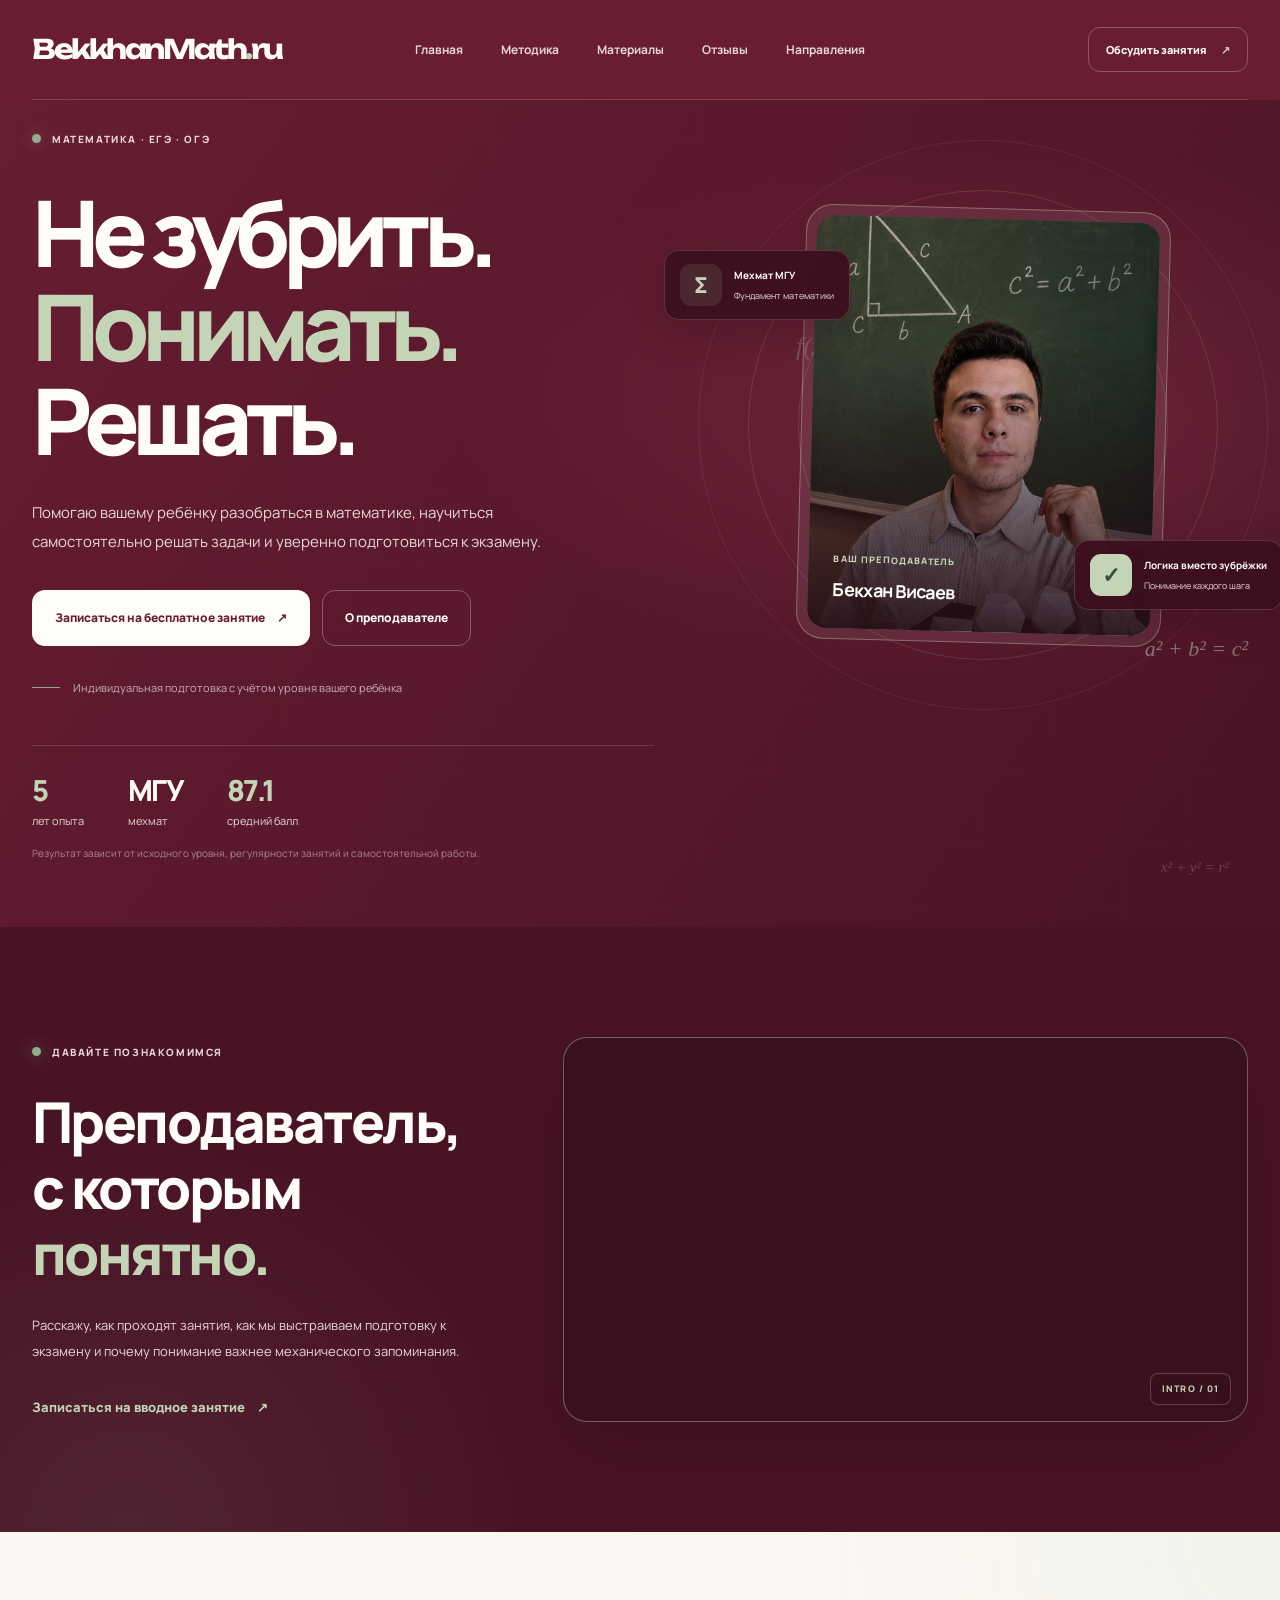
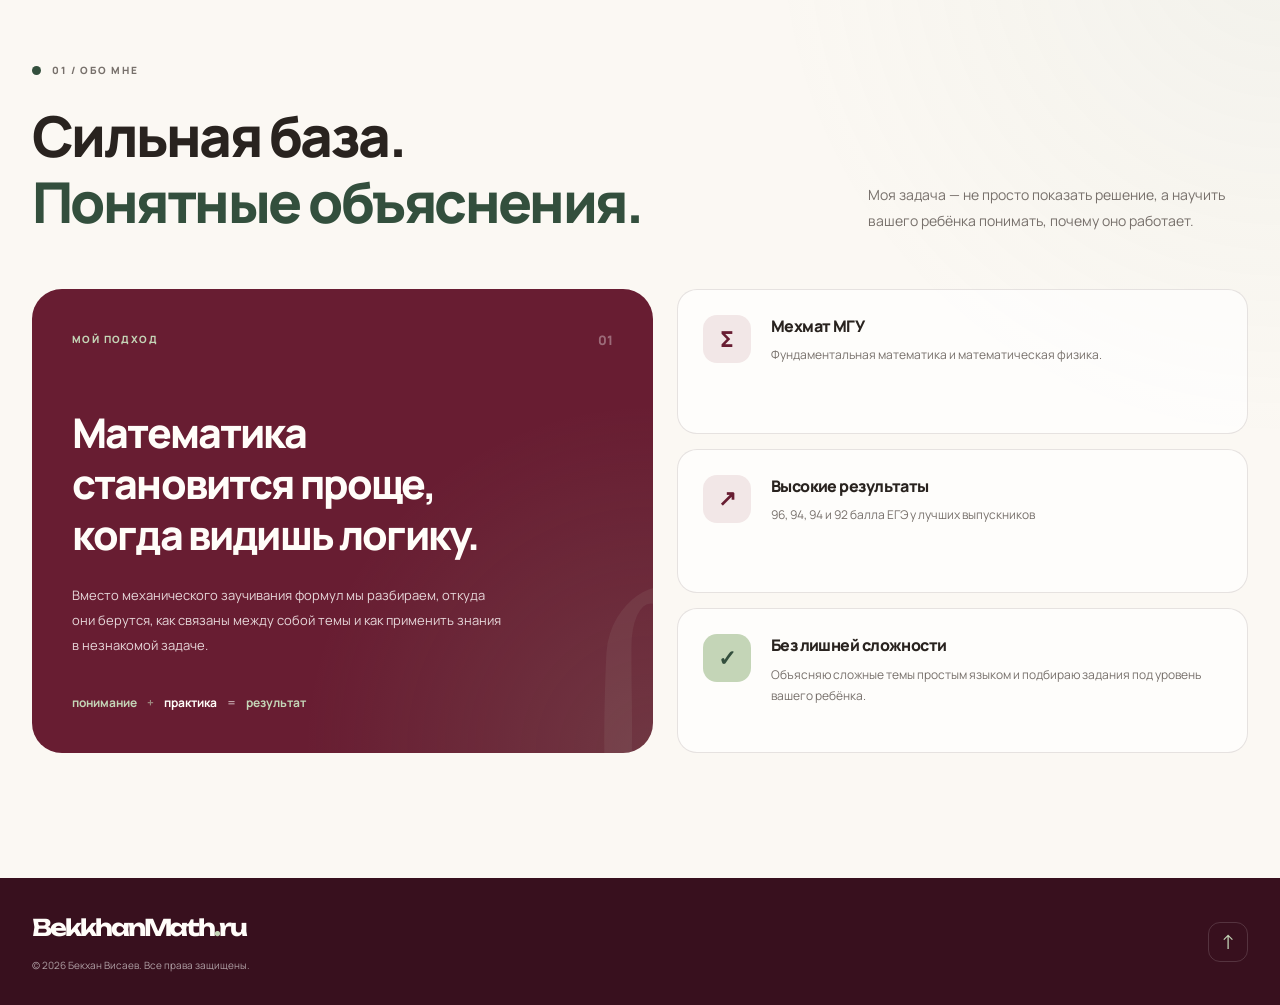
==== commit 1a135f3b: "Add files via upload" ====
--- a/index.html
+++ b/index.html
@@ -1,721 +1,228 @@
 <!DOCTYPE html>
-<html lang="ru">
-<head>
-    <meta charset="UTF-8">
-    <meta name="viewport" content="width=device-width, initial-scale=1.0">
-    <meta name="description" content="Висаев Бекхан — репетитор по математике | ЕГЭ и ОГЭ">
-    <meta name="theme-color" content="#681d32">
-    <title>Висаев Бекхан — репетитор по математике | ЕГЭ и ОГЭ</title>
-    <link rel="preconnect" href="https://fonts.googleapis.com">
-    <link rel="preconnect" href="https://fonts.gstatic.com" crossorigin>
-    <link href="https://fonts.googleapis.com/css2?family=Manrope:wght@400;500;600;700;800&family=Unbounded:wght@400;500;600;700&display=swap" rel="stylesheet">
-    <link rel="stylesheet" href="style.css">
-</head>
-<body>
-    <div class="site-background" aria-hidden="true">
-        <div class="background-circle background-circle-1"></div>
-        <div class="background-circle background-circle-2"></div>
-    </div>
-
-    <header class="header">
-        <div class="container header-inner">
-            <a href="#home" class="logo" aria-label="Бекхан Висаев — на главную">
-                BekkhanMath<span>.</span>
-            </a>
-            <nav class="navigation" aria-label="Основная навигация">
-                <a href="#about">Обо мне</a>
-                <a href="#method">Методика</a>
-                <a href="#materials">Материалы</a>
-                <a href="#reviews">Отзывы</a>
-            </nav>
-            <a href="#contacts" class="header-button">
-                Обсудить занятия
-                <span aria-hidden="true">↗</span>
-            </a>
-        </div>
-    </header>
-
-    <main>
-        <section class="hero section-dark" id="home">
-            <div class="hero-grid-pattern" aria-hidden="true"></div>
-            <div class="math-decoration math-decoration-1" aria-hidden="true">
+<html lang="ru"><head>
+<meta charset="UTF-8"><meta name="viewport" content="width=device-width, initial-scale=1.0">
+<meta name="description" content="Бекхан Висаев — репетитор по математике. Понятная подготовка к ЕГЭ, ОГЭ и школьной программе."><meta name="theme-color" content="#681d32">
+<title>Репетитор по математике — ЕГЭ и ОГЭ | BekkhanMath.ru</title>
+<link rel="preconnect" href="https://fonts.googleapis.com"><link rel="preconnect" href="https://fonts.gstatic.com" crossorigin>
+<link href="https://fonts.googleapis.com/css2?family=Manrope:wght@400;500;600;700;800&family=Unbounded:wght@400;500;600;700&display=swap" rel="stylesheet">
+<link rel="stylesheet" href="css/style.css"><link rel="stylesheet" href="css/multipage.css"></head><body>
+<div class="site-background" aria-hidden="true"><div class="background-circle background-circle-1"></div><div class="background-circle background-circle-2"></div></div>
+<header class="header"><div class="container header-inner"><a aria-label="BekkhanMath.ru — главная страница" class="logo" href="#home">BekkhanMath<span>.</span>ru</a><nav aria-label="Основная навигация" class="navigation" id="site-navigation"><a href="#home">Главная</a><a href="html/method.html">Методика</a><a href="html/materials.html">Материалы</a><a href="html/reviews.html">Отзывы</a><a href="html/services.html">Направления</a></nav><button class="menu-toggle" type="button" aria-label="Открыть меню" aria-expanded="false" aria-controls="site-navigation"><span></span><span></span><span></span></button><a class="header-button" href="html/contacts.html">Обсудить занятия <span aria-hidden="true">↗</span></a></div></header><main class="page-main home-main"><section class="hero section-dark" id="home">
+<div aria-hidden="true" class="hero-grid-pattern"></div>
+<div aria-hidden="true" class="math-decoration math-decoration-1">
                 f(x)
             </div>
-            <div class="math-decoration math-decoration-2" aria-hidden="true">
+<div aria-hidden="true" class="math-decoration math-decoration-2">
                 x² + y² = r²
             </div>
-            <div class="container hero-inner">
-                <div class="hero-content">
-                    <div class="eyebrow hero-eyebrow">
-                        <span class="status-dot"></span>
+<div class="container hero-inner">
+<div class="hero-content">
+<div class="eyebrow hero-eyebrow">
+<span class="status-dot"></span>
                         МАТЕМАТИКА · ЕГЭ · ОГЭ
                     </div>
-                    <h1 class="hero-title">
-                        Не зубрить.<br>
-                        <span>Понимать.</span><br>
+<h1 class="hero-title">
+                        Не зубрить.<br/>
+<span>Понимать.</span><br/>
                         Решать.
                     </h1>
-                    <p class="hero-description">
-                        Помогаю разобраться в математике,
-                        научиться самостоятельно решать задачи и победить любой экзамен.
+<p class="hero-description">
+                        Помогаю вашему ребёнку разобраться в математике,
+                        научиться самостоятельно решать задачи и уверенно подготовиться к экзамену.
                     </p>
-                    <div class="hero-buttons">
-                        <a href="#contacts" class="button button-light">
-                            Начать с бесплатного урока
+<div class="hero-buttons">
+<a class="button button-light" href="html/contacts.html">
+                            Записаться на бесплатное занятие
                             <span aria-hidden="true">↗</span>
+</a>
+<a class="button button-outline" href="#about">
+                            О преподавателе
                         </a>
-                        <a href="#about" class="button button-outline">
-                            Познакомиться
-                        </a>
+</div>
+<div class="hero-bottom-note">
+<span class="note-line"></span>
+                        Индивидуальная подготовка с учётом уровня вашего ребёнка
                     </div>
-                    <div class="hero-bottom-note">
-                        <span class="note-line"></span>
-                        Индивидуальная подготовка с учётом твоего уровня
-                    </div>
-                    <div class="hero-stats">
-                        <div class="hero-stat">
-                            <strong><span>5</span></strong>
-                            <span>лет опыта</span>
-                        </div>
-                        <div class="hero-stat">
-                            <strong>МГУ</strong>
-                            <span>мехмат</span>
-                        </div>
-                        <div class="hero-stat">
-                            <strong><span>87.1</span></strong>
-                            <span>средний балл</span>
-                        </div>
-                    </div>
-                    <p class="stats-note">
+<div class="hero-stats">
+<div class="hero-stat">
+<strong><span>5</span></strong>
+<span>лет опыта</span>
+</div>
+<div class="hero-stat">
+<strong>МГУ</strong>
+<span>мехмат</span>
+</div>
+<div class="hero-stat">
+<strong><span>87.1</span></strong>
+<span>средний балл</span>
+</div>
+</div>
+<p class="stats-note">
                         Результат зависит от исходного уровня, регулярности
                         занятий и самостоятельной работы.
                     </p>
-                </div>
-
-                <div class="hero-visual">
-                    <div class="orbit orbit-1"></div>
-                    <div class="orbit orbit-2"></div>
-                    <div class="orbit orbit-3"></div>
-                    <div class="floating-badge floating-badge-top">
-                        <span class="badge-symbol">Σ</span>
-                        <span>
-                            <strong>Мехмат МГУ</strong>
-                            <small>Фундамент математики</small>
-                        </span>
-                    </div>
-                    <div class="portrait-card">
-                        <div class="portrait-image">
-                            <img
-                                src="photo1.png"
-                                alt="Бекхан Висаев, преподаватель математики"
-                                fetchpriority="high"
-                            >
-                            <div class="portrait-image-overlay"></div>
-                            <div class="portrait-caption">
-                                <span>ТВОЙ ПРЕПОДАВАТЕЛЬ</span>
-                                <strong>Бекхан Висаев</strong>
-                            </div>
-                        </div>
-                    </div>
-                    <div class="floating-badge floating-badge-bottom">
-                        <span class="badge-symbol badge-symbol-green">✓</span>
-                        <span>
-                            <strong>Логика вместо зубрёжки</strong>
-                            <small>Понимание каждого шага</small>
-                        </span>
-                    </div>
-                    <div class="floating-formula" aria-hidden="true">
+</div>
+<div class="hero-visual">
+<div class="orbit orbit-1"></div>
+<div class="orbit orbit-2"></div>
+<div class="orbit orbit-3"></div>
+<div class="floating-badge floating-badge-top">
+<span class="badge-symbol">Σ</span>
+<span>
+<strong>Мехмат МГУ</strong>
+<small>Фундамент математики</small>
+</span>
+</div>
+<div class="portrait-card">
+<div class="portrait-image">
+<img alt="Бекхан Висаев, преподаватель математики" fetchpriority="high" src="images/photo1.png"/>
+<div class="portrait-image-overlay"></div>
+<div class="portrait-caption">
+<span>ВАШ ПРЕПОДАВАТЕЛЬ</span>
+<strong>Бекхан Висаев</strong>
+</div>
+</div>
+</div>
+<div class="floating-badge floating-badge-bottom">
+<span class="badge-symbol badge-symbol-green">✓</span>
+<span>
+<strong>Логика вместо зубрёжки</strong>
+<small>Понимание каждого шага</small>
+</span>
+</div>
+<div aria-hidden="true" class="floating-formula">
                         a² + b² = c²
                     </div>
-                </div>
-            </div>
-            <div class="hero-scroll">
-                <span></span>
-                ЛИСТАЙ НИЖЕ
-            </div>
-        </section>
-
-        <section class="section about-section" id="about">
-            <div class="container">
-                <div class="section-heading">
-                    <div>
-                        <div class="eyebrow section-eyebrow">
-                            <span class="section-dot"></span>
+</div>
+</div>
+</section><section class="video-section section-dark">
+<div class="container">
+<div class="video-grid">
+<div class="video-copy">
+<div class="eyebrow hero-eyebrow">
+<span class="status-dot"></span>
+                            ДАВАЙТЕ ПОЗНАКОМИМСЯ
+                        </div>
+<h2 class="section-title">
+                            Преподаватель,<br/>
+                            с которым <span>понятно.</span>
+</h2>
+<p>
+                            Расскажу, как проходят занятия, как мы выстраиваем
+                            подготовку к экзамену и почему понимание важнее
+                            механического запоминания.
+                        </p>
+<a class="text-link text-link-light" href="html/contacts.html">
+                            Записаться на вводное занятие
+                            <span aria-hidden="true">↗</span>
+</a>
+</div>
+<div class="video-frame">
+<iframe allow="accelerometer; autoplay; clipboard-write; encrypted-media; gyroscope; picture-in-picture; web-share" allowfullscreen="" loading="lazy" referrerpolicy="strict-origin-when-cross-origin" src="https://youtube.com" title="Видео-знакомство с Бекханом Висаевым"></iframe>
+<div class="video-corner-label">
+                            INTRO / 01
+                        </div>
+</div>
+</div>
+</div>
+</section><section class="section about-section" id="about">
+<div class="container">
+<div class="section-heading">
+<div>
+<div class="eyebrow section-eyebrow">
+<span class="section-dot"></span>
                             01 / ОБО МНЕ
                         </div>
-                        <h2 class="section-title">
-                            Сильная база.<br>
-                            <span class="text-green">Понятные объяснения.</span>
-                        </h2>
-                    </div>
-                    <p class="section-heading-description">
+<h2 class="section-title">
+                            Сильная база.<br/>
+<span class="text-green">Понятные объяснения.</span>
+</h2>
+</div>
+<p class="section-heading-description">
                         Моя задача — не просто показать решение,
-                        а научить тебя понимать, почему оно работает.
+                        а научить вашего ребёнка понимать, почему оно работает.
                     </p>
-                </div>
-
-                <div class="about-grid">
-                    <div class="about-main-card">
-                        <div class="about-card-top">
-                            <span class="mini-label">МОЙ ПОДХОД</span>
-                            <span class="about-card-number">01</span>
-                        </div>
-                        <h3>
+</div>
+<div class="about-grid">
+<div class="about-main-card">
+<div class="about-card-top">
+<span class="mini-label">МОЙ ПОДХОД</span>
+<span class="about-card-number">01</span>
+</div>
+<h3>
                             Математика становится проще,
                             когда видишь логику.
                         </h3>
-                        <p>
+<p>
                             Вместо механического заучивания формул мы разбираем,
                             откуда они берутся, как связаны между собой темы
                             и как применить знания в незнакомой задаче.
                         </p>
-                        <div class="formula-box">
-                            <span>понимание</span>
-                            <span class="formula-operator">+</span>
-                            <span>практика</span>
-                            <span class="formula-operator">=</span>
-                            <strong>результат</strong>
-                        </div>
-                    </div>
-
-                    <div class="about-facts">
-                        <article class="fact-card">
-                            <span class="fact-icon">Σ</span>
-                            <div>
-                                <h3>Мехмат МГУ</h3>
-                                <p>
+<div class="formula-box">
+<span>понимание</span>
+<span class="formula-operator">+</span>
+<span>практика</span>
+<span class="formula-operator">=</span>
+<strong>результат</strong>
+</div>
+</div>
+<div class="about-facts">
+<article class="fact-card">
+<span class="fact-icon">Σ</span>
+<div>
+<h3>Мехмат МГУ</h3>
+<p>
                                     Фундаментальная математика и математическая физика.
                                 </p>
-                            </div>
-                        </article>
-
-                        <article class="fact-card">
-                            <span class="fact-icon">↗</span>
-                            <div>
-                                <h3>Высокие результаты</h3>
-                                <p>
+</div>
+</article>
+<article class="fact-card">
+<span class="fact-icon">↗</span>
+<div>
+<h3>Высокие результаты</h3>
+<p>
                                     96, 94, 94 и 92 балла ЕГЭ у лучших выпускников
                                 </p>
-                            </div>
-                        </article>
-
-                        <article class="fact-card">
-                            <span class="fact-icon fact-icon-green">✓</span>
-                            <div>
-                                <h3>Без лишней сложности</h3>
-                                <p>
+</div>
+</article>
+<article class="fact-card">
+<span class="fact-icon fact-icon-green">✓</span>
+<div>
+<h3>Без лишней сложности</h3>
+<p>
                                     Объясняю сложные темы простым языком
-                                    и подбираю задания под твой уровень.
+                                    и подбираю задания под уровень вашего ребёнка.
                                 </p>
-                            </div>
-                        </article>
-                    </div>
-                </div>
-            </div>
-        </section>
-
-        <section class="video-section section-dark">
-            <div class="container">
-                <div class="video-grid">
-                    <div class="video-copy">
-                        <div class="eyebrow hero-eyebrow">
-                            <span class="status-dot"></span>
-                            ДАВАЙ ПОЗНАКОМИМСЯ
-                        </div>
-                        <h2 class="section-title">
-                            Преподаватель,<br>
-                            с которым <span>понятно.</span>
-                        </h2>
-                        <p>
-                            Расскажу, как проходят занятия, как мы выстраиваем
-                            подготовку к экзамену и почему понимание важнее
-                            механического запоминания.
-                        </p>
-                        <a href="#contacts" class="text-link text-link-light">
-                            Записаться на вводное занятие
-                            <span aria-hidden="true">↗</span>
-                        </a>
-                    </div>
-
-                    <div class="video-frame">
-                        <iframe
-                            src="https://youtube.com"
-                            title="Видео-знакомство с Бекханом Висаевым"
-                            loading="lazy"
-                            allow="accelerometer; autoplay; clipboard-write; encrypted-media; gyroscope; picture-in-picture; web-share"
-                            referrerpolicy="strict-origin-when-cross-origin"
-                            allowfullscreen
-                        ></iframe>
-                        <div class="video-corner-label">
-                            INTRO / 01
-                        </div>
-                    </div>
-                </div>
-            </div>
-        </section>
-
-        <section class="section method-section" id="method">
-            <div class="container">
-                <div class="section-heading">
-                    <div>
-                        <div class="eyebrow section-eyebrow">
-                            <span class="section-dot"></span>
-                            02 / МЕТОДИКА
-                        </div>
-                        <h2 class="section-title">
-                            Подготовка — это<br>
-                            <span class="text-green">система, а не хаос.</span>
-                        </h2>
-                    </div>
-                    <p class="section-heading-description">
-                        У каждого занятия есть цель.
-                        У каждого этапа — понятный следующий шаг.
-                    </p>
-                </div>
-
-                <div class="method-grid">
-                    <article class="method-card">
-                        <div class="method-card-top">
-                            <span class="method-number">01</span>
-                            <span class="method-icon">◎</span>
-                        </div>
-                        <h3>Начинаем с твоего уровня</h3>
-                        <p>
-                            На бесплатном вводном занятии определяем,
-                            что уже получается, какие темы нужно подтянуть
-                            и к какому результату стремимся.
-                        </p>
-                        <div class="method-tag">
-                            <span></span>
-                            Диагностика и план
-                        </div>
-                    </article>
-
-                    <article class="method-card method-card-highlight">
-                        <div class="method-card-top">
-                            <span class="method-number">02</span>
-                            <span class="method-icon">↗</span>
-                        </div>
-                        <h3>Разбираемся, а не заучиваем</h3>
-                        <p>
-                            Изучаем теорию на понятных примерах, закрепляем
-                            её на задачах и учимся самостоятельно выбирать
-                            подходящий способ решения.
-                        </p>
-                        <div class="method-tag">
-                            <span></span>
-                            Понимание и практика
-                        </div>
-                    </article>
-
-                    <article class="method-card">
-                        <div class="method-card-top">
-                            <span class="method-number">03</span>
-                            <span class="method-icon">⌁</span>
-                        </div>
-                        <h3>Отслеживаем прогресс</h3>
-                        <p>
-                            Регулярно повторяем пройденное, анализируем ошибки
-                            и корректируем план подготовки по мере продвижения.
-                        </p>
-                        <div class="method-tag">
-                            <span></span>
-                            Контроль прогресса
-                        </div>
-                    </article>
-
-                    <article class="method-card">
-                        <div class="method-card-top">
-                            <span class="method-number">04</span>
-                            <span class="method-icon">▤</span>
-                        </div>
-                        <h3>Занимаемся онлайн</h3>
-                        <p>
-                            Используем интерактивную доску, разбираем решения
-                            вместе и сохраняем материалы, чтобы можно было
-                            вернуться к ним после занятия.
-                        </p>
-                        <div class="method-tag">
-                            <span></span>
-                            Удобный формат
-                        </div>
-                    </article>
-                </div>
-            </div>
-        </section>
-
-        <section class="section materials-section" id="materials">
-            <div class="container">
-                <div class="section-heading">
-                    <div>
-                        <div class="eyebrow section-eyebrow">
-                            <span class="section-dot"></span>
-                            03 / МАТЕРИАЛЫ
-                        </div>
-                        <h2 class="section-title">
-                            Всё нужное<br>
-                            <span class="text-green">для уверенного решения.</span>
-                        </h2>
-                    </div>
-                    <p class="section-heading-description">
-                        Авторские материалы помогают структурировать знания,
-                        быстрее находить ошибки и заниматься самостоятельно.
-                    </p>
-                </div>
-
-                <div class="materials-grid">
-                    <article class="material-card">
-                        <div class="material-image material-image-1">
-                            <img
-                                src="photo2.png"
-                                alt="Пример авторского конспекта по математике"
-                                loading="lazy"
-                            >
-                            <span class="material-image-label">01 / THEORY</span>
-                        </div>
-                        <div class="material-info">
-                            <span class="material-category">ТЕОРИЯ</span>
-                            <h3>Авторские конспекты</h3>
-                            <p>
-                                Основные формулы, связи между темами
-                                и понятные объяснения.
-                            </p>
-                        </div>
-                    </article>
-
-                    <article class="material-card">
-                        <div class="material-image material-image-2">
-                            <img
-                                src="photo3.png"
-                                alt="Примеры пошаговых решений задач ЕГЭ"
-                                loading="lazy"
-                            >
-                            <span class="material-image-label">02 / SOLUTIONS</span>
-                        </div>
-                        <div class="material-info">
-                            <span class="material-category">ПРАКТИКА</span>
-                            <h3>Пошаговые решения</h3>
-                            <p>
-                                Разбор сложных задач с объяснением
-                                каждого этапа.
-                            </p>
-                        </div>
-                    </article>
-
-                    <article class="material-card">
-                        <div class="material-image material-image-3">
-                            <img
-                                src="photo4.png"
-                                alt="Учебные материалы и задания для самостоятельной работы"
-                                loading="lazy"
-                            >
-                            <span class="material-image-label">03 / PRACTICE</span>
-                        </div>
-                        <div class="material-info">
-                            <span class="material-category">ЗАКРЕПЛЕНИЕ</span>
-                            <h3>Домашние задания</h3>
-                            <p>
-                                Задания для самостоятельной работы
-                                с разбором ошибок на уроке.
-                            </p>
-                        </div>
-                    </article>
-                </div>
-
-                <div class="materials-bottom-note">
-                    <span class="materials-note-icon">✳</span>
-                    <p>
-                        Материалы создаются под текущую тему,
-                        уровень подготовки и цель ученика.
-                    </p>
-                </div>
-            </div>
-        </section>
-
-        <section class="section reviews-section" id="reviews">
-            <div class="container">
-                <div class="section-heading">
-                    <div>
-                        <div class="eyebrow section-eyebrow">
-                            <span class="section-dot"></span>
-                            04 / ОТЗЫВЫ
-                        </div>
-                        <h2 class="section-title">
-                            Доверие начинается<br>
-                            <span class="text-green">с реальных историй.</span>
-                        </h2>
-                    </div>
-                </div>
-
-                <div class="reviews-grid">
-                    <article class="review-card">
-                        <div class="review-card-top">
-                            <span class="review-mark">“</span>
-                            <span class="review-type">ОТЗЫВ УЧЕНИКА</span>
-                        </div>
-                        <div class="review-placeholder">
-                            <span class="review-placeholder-icon">✎</span>
-                            <h3>То, что было нужно.</h3>
-                            <p>
-                                Понятно объясняет теорию и даёт много задач.
-                                Благодаря большому количеству практики, со временем ошибиться всё труднее.
-                            </p>
-                        </div>
-                        <div class="review-author">
-                            <div class="review-avatar">У</div>
-                            <div>
-                                <strong>Никита</strong>
-                                <span>ЕГЭ 2026</span>
-                            </div>
-                        </div>
-                    </article>
-
-                    <article class="review-card review-card-featured">
-                        <div class="review-card-top">
-                            <span class="review-mark">“</span>
-                            <span class="review-type">ОТЗЫВ УЧЕНИКА</span>
-                        </div>
-                        <div class="review-placeholder">
-                            <span class="review-placeholder-icon">✎</span>
-                            <h3>От "2" до "4" за 2 месяца.</h3>
-                            <p>
-                                В марте писал на 2 и хотел сдать хотя бы на 3.
-                                В итоге сдал на 4. Теперь иду в 10 класс!
-                            </p>
-                        </div>
-                        <div class="review-author">
-                            <div class="review-avatar">Р</div>
-                            <div>
-                                <strong>Савелий</strong>
-                                <span>ОГЭ 2026</span>
-                            </div>
-                        </div>
-                    </article>
-
-                    <article class="review-card">
-                        <div class="review-card-top">
-                            <span class="review-mark">“</span>
-                            <span class="review-type">ОТЗЫВ РОДИТЕЛЯ</span>
-                        </div>
-                        <div class="review-placeholder">
-                            <span class="review-placeholder-icon">✎</span>
-                            <h3>Я была спокойна.</h3>
-                            <p>
-                                Следила за её пробниками и баллы росли.
-                                Когда стала писать пробники на 80 я успокоилась. Поступили в медицинский!
-                            </p>
-                        </div>
-                        <div class="review-author">
-                            <div class="review-avatar">Е</div>
-                            <div>
-                                <strong>Илона</strong>
-                                <span>ЕГЭ 2025</span>
-                            </div>
-                        </div>
-                    </article>
-                </div>
-            </div>
-        </section>
-
-        <section class="section services-section" id="services">
-            <div class="container">
-                <div class="section-heading">
-                    <div>
-                        <div class="eyebrow section-eyebrow">
-                            <span class="section-dot"></span>
-                            05 / НАПРАВЛЕНИЯ
-                        </div>
-                        <h2 class="section-title">
-                            Выбираем цель.<br>
-                            <span class="text-green">Строим маршрут.</span>
-                        </h2>
-                    </div>
-                    <p class="section-heading-description">
-                        Содержание и интенсивность занятий зависят
-                        от твоей цели, текущего уровня и времени до экзамена.
-                    </p>
-                </div>
-
-                <div class="services-grid">
-                    <article class="service-card">
-                        <div class="service-top">
-                            <span class="service-number">01</span>
-                            <span class="service-symbol">↗</span>
-                        </div>
-                        <span class="service-category">ОСНОВНАЯ ШКОЛА</span>
-                        <h3>Подготовка к ОГЭ</h3>
-                        <p>
-                            Систематизация школьной программы,
-                            разбор типовых заданий и работа над ошибками.
-                        </p>
-                        <div class="service-bottom">
-                            <span>Стоимость</span>
-                            <strong>По договорённости</strong>
-                        </div>
-                    </article>
-
-                    <article class="service-card service-card-featured">
-                        <div class="service-top">
-                            <span class="service-number">02</span>
-                            <span class="service-symbol">Σ</span>
-                        </div>
-                        <span class="service-category">СТАРШИЕ КЛАССЫ</span>
-                        <h3>ЕГЭ · профильный уровень</h3>
-                        <p>
-                            Подготовка по темам экзамена, задачи повышенной
-                            сложности и стратегия решения вариантов.
-                        </p>
-                        <div class="service-bottom">
-                            <span>Стоимость</span>
-                            <strong>По договорённости</strong>
-                        </div>
-                    </article>
-
-                    <article class="service-card">
-                        <div class="service-top">
-                            <span class="service-number">03</span>
-                            <span class="service-symbol">√</span>
-                        </div>
-                        <span class="service-category">ШКОЛЬНАЯ ПРОГРАММА</span>
-                        <h3>ЕГЭ · базовый уровень</h3>
-                        <p>
-                            Восстановление основных знаний, отработка
-                            необходимых типов заданий и повышение уверенности.
-                        </p>
-                        <div class="service-bottom">
-                            <span>Стоимость</span>
-                            <strong>По договорённости</strong>
-                        </div>
-                    </article>
-
-                    <article class="service-card">
-                        <div class="service-top">
-                            <span class="service-number">04</span>
-                            <span class="service-symbol">π</span>
-                        </div>
-                        <span class="service-category">ИНДИВИДУАЛЬНО</span>
-                        <h3>Алгебра и геометрия</h3>
-                        <p>
-                            Разбор школьных тем, подготовка к контрольным
-                            и устранение пробелов в знаниях.
-                        </p>
-                        <div class="service-bottom">
-                            <span>Стоимость</span>
-                            <strong>По договорённости</strong>
-                        </div>
-                    </article>
-                </div>
-            </div>
-        </section>
-
-        <section class="contacts-section section-dark" id="contacts">
-            <div class="contacts-pattern" aria-hidden="true"></div>
-            <div class="container">
-                <div class="contacts-card">
-                    <div class="contacts-main">
-                        <div class="eyebrow hero-eyebrow">
-                            <span class="status-dot"></span>
-                            06 / СЛЕДУЮЩИЙ ШАГ
-                        </div>
-                        <h2 class="contacts-title">
-                            Давай сделаем<br>
-                            математику<br>
-                            <span>понятной.</span>
-                        </h2>
-                        <p class="contacts-description">
-                            Начнём с бесплатного вводного занятия.
-                            Обсудим твои цели, разберёмся с текущим уровнем
-                            и определим, как лучше организовать подготовку.
-                        </p>
-                        <div class="contacts-buttons">
-                            <a
-                                href="https://t.me/math5"
-                                class="button button-light"
-                                target="_blank"
-                                rel="noopener noreferrer"
-                            >
-                                <span aria-hidden="true">↗</span>
-                                <img src="telegram.png" width="20" height="20"> Написать в Telegram
-                            </a>
-                            <a
-                                href="https://vk.ru/bkkhn"
-                                class="button button-outline"
-                                target="_blank"
-                                rel="noopener noreferrer"
-                            >
-                                <span aria-hidden="true">↗</span>
-                                <img src="vk.png" width="20" height="20"> Написать в ВК
-                            </a>
-                        </div>
-                        <p class="contacts-footnote">
-                            Первое знакомство — возможность обсудить цели
-                            и понять, подходит ли тебе мой формат занятий.
-                        </p>
-                    </div>
-
-                    <aside class="contacts-side">
-                        <div class="profi-widget-heading">
-                            <span class="profi-widget-icon">↗</span>
-                            <div>
-                                <span class="profi-overline">
-                                    ЕСТЬ ВОПРОСЫ?
-                                </span>
-                                <h3>Загляни в мой профи.ру</h3>
-                                <p>
-                                    Не забудьте оставить отзыв!
-                                </p>
-                            </div>
-                        </div>
-
-                        <div
-                            class="profi-widget"
-                            data-id="affec634358b78a0089e8f2c3f2380c7"
-                            data-type="210x190"
-                        >
-                            Powered by
-                            <a
-                                href="https://profi.ru/profile/VisayevBD"
-                                target="_blank"
-                                rel="noopener noreferrer"
-                            > profi.ru</a>
-                        </div>
-
-                        <script src="https://profi.ru/jqs/widget/widget.js"></script>
-
-                        <a
-                            class="profi-fallback-link"
-                            href="https://profi.ru/profile/VisayevBD"
-                            target="_blank"
-                            rel="noopener noreferrer"
-                        >
-                            Открыть анкету на profi.ru
-                            <span aria-hidden="true">↗</span>
-                        </a>
-
-                        <div class="contacts-equation" aria-hidden="true">
-                            f(x) = ?
-                        </div>
-                    </aside>
-                </div>
-            </div>
-        </section>
-    </main>
-
-    <footer class="footer">
-        <div class="container footer-inner">
-            <a href="#home" class="logo footer-logo">
-                BekkhanMath<span>.</span>
-            </a>
-            <p class="footer-legal">
-                Висаев Бекхан Джамшедович · ИНН 503421004722
-            </p>
-            <p class="footer-copyright">
-                © 2026 Висаев Бекхан Джамшедович · Все права защищены
-            </p>
-            <a href="#home" class="back-to-top" aria-label="Вернуться наверх">
-                ↑
-            </a>
-        </div>
-    </footer>
-</body>
-</html>
+</div>
+</article>
+</div>
+</div>
+</div>
+</section></main><footer class="footer"><div class="container footer-inner"><a class="logo footer-logo" href="#home">BekkhanMath<span>.</span>ru</a><p class="footer-copyright">© 2026 Бекхан Висаев. Все права защищены.</p><a aria-label="Вернуться наверх" class="back-to-top" href="#home">↑</a></div></footer>
+<script>
+document.addEventListener("DOMContentLoaded", () => {
+    const toggle = document.querySelector(".menu-toggle");
+    const nav = document.querySelector(".navigation");
+    if (!toggle || !nav) return;
+    const closeMenu = () => {
+        nav.classList.remove("is-open");
+        toggle.classList.remove("is-active");
+        toggle.setAttribute("aria-expanded", "false");
+        toggle.setAttribute("aria-label", "Открыть меню");
+    };
+    toggle.addEventListener("click", () => {
+        const isOpen = nav.classList.toggle("is-open");
+        toggle.classList.toggle("is-active", isOpen);
+        toggle.setAttribute("aria-expanded", String(isOpen));
+        toggle.setAttribute("aria-label", isOpen ? "Закрыть меню" : "Открыть меню");
+    });
+    nav.querySelectorAll("a").forEach(link => link.addEventListener("click", closeMenu));
+    document.addEventListener("click", event => {
+        if (!nav.contains(event.target) && !toggle.contains(event.target)) closeMenu();
+    });
+    document.addEventListener("keydown", event => {
+        if (event.key === "Escape") closeMenu();
+    });
+});
+</script>
+</body></html>
--- a/css/style.css
+++ b/css/style.css
@@ -0,0 +1,3118 @@
+/* ========================================
+   01. VARIABLES & RESET
+======================================== */
+
+:root {
+    --burgundy: #681d32;
+    --burgundy-dark: #491326;
+    --burgundy-deep: #38101e;
+    --burgundy-light: #87354b;
+
+    --cream: #fbf8f3;
+    --cream-dark: #f2ece3;
+    --white: #fffdf9;
+
+    --text: #29231f;
+    --text-muted: #77706b;
+    --text-light: #e6d6d9;
+
+    --chalk-green: #91ad8b;
+    --chalk-green-light: #c4d5b7;
+    --chalk-green-dark: #334f3d;
+    --chalk-green-muted: rgba(145, 173, 139, 0.15);
+
+    --border: rgba(58, 39, 33, 0.12);
+    --border-light: rgba(255, 255, 255, 0.15);
+
+    --radius-sm: 12px;
+    --radius-md: 20px;
+    --radius-lg: 30px;
+    --radius-xl: 40px;
+
+    --container: 1240px;
+
+    --shadow-card:
+        0 15px 45px rgba(54, 30, 30, 0.06);
+
+    --shadow-hover:
+        0 25px 60px rgba(54, 30, 30, 0.12);
+
+    --transition:
+        0.28s ease;
+}
+
+
+* {
+    box-sizing: border-box;
+    margin: 0;
+    padding: 0;
+}
+
+
+html {
+    scroll-behavior: smooth;
+    scroll-padding-top: 90px;
+}
+
+
+body {
+    position: relative;
+    overflow-x: hidden;
+
+    background: var(--cream);
+    color: var(--text);
+
+    font-family: "Manrope", sans-serif;
+    font-size: 15px;
+    line-height: 1.75;
+
+    -webkit-font-smoothing: antialiased;
+    text-rendering: optimizeLegibility;
+}
+
+
+body,
+button,
+a {
+    -webkit-tap-highlight-color: transparent;
+}
+
+
+img {
+    display: block;
+    max-width: 100%;
+}
+
+
+a {
+    color: inherit;
+    text-decoration: none;
+}
+
+
+button,
+input,
+textarea {
+    font: inherit;
+}
+
+
+button,
+a {
+    touch-action: manipulation;
+}
+
+
+::selection {
+    color: var(--white);
+    background: var(--burgundy);
+}
+
+
+:focus-visible {
+    outline: 2px solid var(--chalk-green-dark);
+    outline-offset: 5px;
+}
+
+
+.container {
+    width: min(
+        var(--container),
+        calc(100% - 64px)
+    );
+
+    margin-inline: auto;
+}
+
+
+.section {
+    position: relative;
+    padding: 125px 0;
+}
+
+
+.section-dark {
+    position: relative;
+    overflow: hidden;
+
+    color: var(--white);
+    background: var(--burgundy);
+}
+
+
+.site-background {
+    position: fixed;
+    inset: 0;
+
+    z-index: -1;
+    overflow: hidden;
+
+    pointer-events: none;
+}
+
+
+.background-circle {
+    position: absolute;
+
+    width: 500px;
+    height: 500px;
+
+    border: 1px solid rgba(104, 29, 50, 0.035);
+    border-radius: 50%;
+}
+
+
+.background-circle-1 {
+    top: 10%;
+    right: -350px;
+}
+
+
+.background-circle-2 {
+    bottom: -300px;
+    left: -300px;
+}
+
+
+/* ========================================
+   02. TYPOGRAPHY
+======================================== */
+
+h1,
+h2,
+h3,
+h4 {
+    font-weight: 800;
+    line-height: 1.2;
+    letter-spacing: -0.045em;
+}
+
+
+.hero-title,
+.contacts-title,
+.section-title {
+    font-family: "Manrope", sans-serif;
+}
+
+
+.section-title {
+    font-size: clamp(36px, 4.4vw, 58px);
+    line-height: 1.17;
+}
+
+
+.text-green {
+    color: var(--chalk-green-dark);
+}
+
+
+.eyebrow {
+    display: inline-flex;
+    align-items: center;
+    gap: 11px;
+
+    font-size: 10px;
+    font-weight: 800;
+    letter-spacing: 0.16em;
+    line-height: 1.6;
+}
+
+
+.hero-eyebrow {
+    color: var(--text-light);
+}
+
+
+.section-eyebrow {
+    margin-bottom: 25px;
+    color: var(--text-muted);
+}
+
+
+.status-dot,
+.section-dot {
+    display: inline-block;
+    flex: 0 0 auto;
+
+    width: 9px;
+    height: 9px;
+
+    border-radius: 50%;
+}
+
+
+.status-dot {
+    background: var(--chalk-green);
+    box-shadow: 0 0 15px rgba(145, 173, 139, 0.5);
+}
+
+
+.section-dot {
+    background: var(--chalk-green-dark);
+}
+
+
+.section-heading {
+    display: flex;
+    justify-content: space-between;
+    align-items: flex-end;
+    gap: 50px;
+
+    margin-bottom: 60px;
+}
+
+
+.section-heading-description {
+    max-width: 380px;
+    color: var(--text-muted);
+    font-size: 14px;
+    line-height: 1.9;
+}
+
+
+.text-link {
+    display: inline-flex;
+    align-items: center;
+    gap: 12px;
+
+    font-size: 13px;
+    font-weight: 800;
+
+    transition: gap var(--transition);
+}
+
+
+.text-link:hover {
+    gap: 18px;
+}
+
+
+.text-link-light {
+    color: var(--chalk-green-light);
+}
+
+
+/* ========================================
+   03. HEADER
+======================================== */
+
+.header {
+    position: absolute;
+    top: 0;
+    left: 0;
+
+    z-index: 20;
+    width: 100%;
+
+    /* Сплошная бордовая полоса навигации вместо фона страницы */
+    background: var(--burgundy);
+}
+
+
+.header-inner {
+    display: grid;
+    grid-template-columns: 1fr 2fr 1fr;
+    align-items: center;
+
+    min-height: 100px;
+
+    border-bottom: 1px solid var(--border-light);
+}
+
+
+.logo {
+    width: fit-content;
+
+    color: var(--white);
+
+    font-family: "Unbounded", sans-serif;
+    font-size: 27px;
+    font-weight: 700;
+    letter-spacing: -0.09em;
+}
+
+
+.logo span {
+    color: var(--chalk-green-light);
+}
+
+
+.navigation {
+    display: flex;
+    align-items: center;
+    justify-content: center;
+    gap: clamp(18px, 3vw, 38px);
+}
+
+
+.navigation a {
+    color: var(--text-light);
+
+    font-size: 12px;
+    font-weight: 700;
+
+    transition: color var(--transition);
+}
+
+
+.navigation a:hover {
+    color: var(--chalk-green-light);
+}
+
+
+.header-button {
+    display: inline-flex;
+    align-items: center;
+    justify-content: center;
+    justify-self: end;
+    gap: 14px;
+
+    padding: 12px 17px;
+
+    border: 1px solid rgba(255, 255, 255, 0.25);
+    border-radius: 12px;
+
+    color: var(--white);
+
+    font-size: 11px;
+    font-weight: 800;
+
+    transition:
+        color var(--transition),
+        background var(--transition),
+        border-color var(--transition);
+}
+
+
+.header-button span {
+    color: var(--chalk-green-light);
+}
+
+
+.header-button:hover {
+    color: var(--burgundy);
+    background: var(--chalk-green-light);
+    border-color: var(--chalk-green-light);
+}
+
+
+.header-button:hover span {
+    color: var(--burgundy);
+}
+
+
+/* ========================================
+   04. HERO
+======================================== */
+
+.hero {
+    min-height: max(760px, calc(100svh - 100px));
+    padding: 125px 0 65px;
+
+    background:
+        radial-gradient(
+            ellipse at 78% 45%,
+            rgba(138, 54, 75, 0.45),
+            transparent 38%
+        ),
+        linear-gradient(
+            125deg,
+            var(--burgundy) 0%,
+            var(--burgundy-dark) 100%
+        );
+}
+
+
+.hero-grid-pattern {
+    position: absolute;
+    inset: 0;
+
+    opacity: 0.14;
+
+    background-image:
+        linear-gradient(
+            rgba(255, 255, 255, 0.06) 1px,
+            transparent 1px
+        ),
+        linear-gradient(
+            90deg,
+            rgba(255, 255, 255, 0.06) 1px,
+            transparent 1px
+        );
+
+    background-size: 70px 70px;
+
+    mask-image:
+        linear-gradient(
+            to right,
+            transparent,
+            black 40%,
+            black 90%,
+            transparent
+        );
+
+    pointer-events: none;
+}
+
+
+.hero-inner {
+    position: relative;
+    z-index: 2;
+
+    display: grid;
+    grid-template-columns: 1.08fr 0.92fr;
+    align-items: center;
+    gap: 65px;
+}
+
+
+.hero-content {
+    position: relative;
+    z-index: 2;
+}
+
+
+.hero-title {
+    margin-top: 35px;
+
+    color: var(--white);
+
+    font-size: clamp(58px, 7.2vw, 92px);
+    line-height: 1.02;
+    letter-spacing: -0.085em;
+}
+
+
+.hero-title span {
+    color: var(--chalk-green-light);
+}
+
+
+.hero-description {
+    max-width: 510px;
+    margin-top: 30px;
+
+    color: var(--text-light);
+
+    font-size: 15px;
+    line-height: 1.95;
+}
+
+
+.hero-buttons {
+    display: flex;
+    flex-wrap: wrap;
+    align-items: center;
+    gap: 12px;
+
+    margin-top: 34px;
+}
+
+
+.button {
+    display: inline-flex;
+    align-items: center;
+    justify-content: center;
+    gap: 12px;
+
+    min-height: 56px;
+    padding: 16px 22px;
+
+    border: 1px solid transparent;
+    border-radius: 13px;
+
+    font-size: 12px;
+    font-weight: 800;
+    line-height: 1.5;
+
+    transition:
+        transform var(--transition),
+        background var(--transition),
+        color var(--transition),
+        border-color var(--transition);
+}
+
+
+.button:hover {
+    transform: translateY(-3px);
+}
+
+
+.button-light {
+    color: var(--burgundy);
+    background: var(--white);
+}
+
+
+.button-light:hover {
+    background: var(--chalk-green-light);
+    border-color: var(--chalk-green-light);
+}
+
+
+.button-outline {
+    color: var(--white);
+    background: transparent;
+    border-color: rgba(255, 255, 255, 0.28);
+}
+
+
+.button-outline:hover {
+    border-color: var(--chalk-green-light);
+    background: rgba(145, 173, 139, 0.12);
+}
+
+
+.hero-bottom-note {
+    display: flex;
+    align-items: center;
+    gap: 13px;
+
+    margin-top: 32px;
+
+    color: rgba(255, 255, 255, 0.65);
+    font-size: 11px;
+}
+
+
+.note-line {
+    width: 28px;
+    height: 1px;
+
+    background: var(--chalk-green);
+}
+
+
+.hero-stats {
+    display: flex;
+    flex-wrap: wrap;
+    gap: 44px;
+
+    margin-top: 48px;
+    padding-top: 27px;
+
+    border-top: 1px solid var(--border-light);
+}
+
+
+.hero-stat {
+    display: flex;
+    flex-direction: column;
+    gap: 3px;
+}
+
+
+.hero-stat strong {
+    color: var(--white);
+
+    font-size: 29px;
+    font-weight: 800;
+    line-height: 1.2;
+    letter-spacing: -0.06em;
+}
+
+
+.hero-stat strong span {
+    color: var(--chalk-green-light);
+}
+
+
+.hero-stat > span {
+    color: var(--text-light);
+
+    font-size: 11px;
+}
+
+
+.stats-note {
+    max-width: 460px;
+    margin-top: 14px;
+
+    color: rgba(255, 255, 255, 0.48);
+    font-size: 10px;
+    line-height: 1.7;
+}
+
+
+/* Hero visual */
+
+.hero-visual {
+    position: relative;
+
+    display: flex;
+    align-items: center;
+    justify-content: center;
+
+    min-height: 450px;
+}
+
+
+.portrait-card {
+    position: relative;
+    z-index: 2;
+
+    width: min(100%, 365px);
+
+    padding: 10px;
+
+    border: 1px solid rgba(196, 213, 183, 0.4);
+    border-radius: 27px;
+
+    background: rgba(255, 255, 255, 0.08);
+
+    transform: rotate(1.5deg);
+
+    transition: transform 0.5s ease;
+}
+
+
+.portrait-card:hover {
+    transform: rotate(0deg) translateY(-5px);
+}
+
+
+.portrait-image {
+    position: relative;
+    overflow: hidden;
+
+    aspect-ratio: 0.83;
+
+    border-radius: 19px;
+
+    background: var(--chalk-green-dark);
+}
+
+
+.portrait-image img {
+    width: 100%;
+    height: 100%;
+
+    object-fit: cover;
+    object-position: center top;
+}
+
+
+.portrait-image-overlay {
+    position: absolute;
+    inset: 30% 0 0;
+
+    background:
+        linear-gradient(
+            to bottom,
+            transparent,
+            rgba(35, 12, 19, 0.9)
+        );
+}
+
+
+.portrait-caption {
+    position: absolute;
+    right: 25px;
+    bottom: 23px;
+    left: 25px;
+
+    display: flex;
+    flex-direction: column;
+    gap: 7px;
+
+    color: var(--white);
+}
+
+
+.portrait-caption span {
+    color: var(--chalk-green-light);
+
+    font-size: 9px;
+    font-weight: 800;
+    letter-spacing: 0.13em;
+}
+
+
+.portrait-caption strong {
+    font-size: 18px;
+    letter-spacing: -0.04em;
+}
+
+
+.orbit {
+    position: absolute;
+
+    border: 1px solid rgba(196, 213, 183, 0.15);
+    border-radius: 50%;
+}
+
+
+.orbit-1 {
+    width: 470px;
+    height: 470px;
+}
+
+
+.orbit-2 {
+    width: 370px;
+    height: 370px;
+}
+
+
+.orbit-3 {
+    width: 570px;
+    height: 570px;
+
+    border-color: rgba(255, 255, 255, 0.07);
+}
+
+
+.floating-badge {
+    position: absolute;
+    z-index: 4;
+
+    display: flex;
+    align-items: center;
+    gap: 12px;
+
+    padding: 13px 15px;
+
+    border: 1px solid rgba(255, 255, 255, 0.15);
+    border-radius: 15px;
+
+    background: rgba(61, 15, 31, 0.96);
+
+    box-shadow: 0 15px 40px rgba(30, 5, 14, 0.2);
+}
+
+
+.floating-badge-top {
+    top: 50px;
+    left: -55px;
+}
+
+
+.floating-badge-bottom {
+    right: -35px;
+    bottom: 40px;
+}
+
+
+.badge-symbol {
+    display: grid;
+    place-items: center;
+    flex: 0 0 auto;
+
+    width: 42px;
+    height: 42px;
+
+    border-radius: 11px;
+
+    color: var(--chalk-green-light);
+    background: rgba(145, 173, 139, 0.15);
+
+    font-size: 22px;
+    font-weight: 800;
+}
+
+
+.badge-symbol-green {
+    color: var(--chalk-green-dark);
+    background: var(--chalk-green-light);
+}
+
+
+.floating-badge > span:last-child {
+    display: flex;
+    flex-direction: column;
+    gap: 3px;
+}
+
+
+.floating-badge strong {
+    color: var(--white);
+    font-size: 10px;
+}
+
+
+.floating-badge small {
+    color: var(--text-light);
+    font-size: 9px;
+}
+
+
+.floating-formula {
+    position: absolute;
+    right: 0;
+    bottom: -18px;
+
+    color: var(--chalk-green-light);
+    opacity: 0.5;
+
+    font-family: Georgia, serif;
+    font-size: 22px;
+    font-style: italic;
+}
+
+
+.math-decoration {
+    position: absolute;
+
+    color: var(--chalk-green-light);
+    opacity: 0.24;
+
+    font-family: Georgia, serif;
+    font-size: 26px;
+    font-style: italic;
+
+    pointer-events: none;
+}
+
+
+.math-decoration-1 {
+    top: 35%;
+    right: 35%;
+}
+
+
+.math-decoration-2 {
+    right: 4%;
+    bottom: 5%;
+
+    font-size: 15px;
+}
+
+
+.hero-scroll {
+    position: absolute;
+    right: 50%;
+    bottom: 24px;
+
+    display: flex;
+    align-items: center;
+    gap: 12px;
+
+    color: rgba(255, 255, 255, 0.5);
+
+    font-size: 9px;
+    font-weight: 800;
+    letter-spacing: 0.16em;
+
+    transform: translateX(50%);
+}
+
+
+.hero-scroll span {
+    width: 23px;
+    height: 1px;
+
+    background: var(--chalk-green);
+}
+
+
+/* ========================================
+   05. ABOUT
+======================================== */
+
+.about-section {
+    background:
+        radial-gradient(
+            circle at 100% 0%,
+            rgba(145, 173, 139, 0.08),
+            transparent 32%
+        ),
+        var(--cream);
+}
+
+
+.about-grid {
+    display: grid;
+    grid-template-columns: 1fr 0.92fr;
+    gap: 24px;
+}
+
+
+.about-main-card {
+    position: relative;
+    overflow: hidden;
+
+    display: flex;
+    flex-direction: column;
+    align-items: flex-start;
+
+    min-height: 440px;
+    padding: 40px;
+
+    border-radius: var(--radius-lg);
+
+    color: var(--white);
+
+    background:
+        radial-gradient(
+            circle at 100% 100%,
+            rgba(145, 173, 139, 0.18),
+            transparent 45%
+        ),
+        var(--burgundy);
+}
+
+
+.about-main-card::after {
+    content: "∫";
+
+    position: absolute;
+    right: -10px;
+    bottom: -115px;
+
+    color: rgba(196, 213, 183, 0.08);
+
+    font-family: Georgia, serif;
+    font-size: 320px;
+    line-height: 1;
+
+    pointer-events: none;
+}
+
+
+.about-card-top {
+    position: relative;
+    z-index: 1;
+
+    display: flex;
+    align-items: center;
+    justify-content: space-between;
+
+    width: 100%;
+}
+
+
+.mini-label {
+    color: var(--chalk-green-light);
+
+    font-size: 10px;
+    font-weight: 800;
+    letter-spacing: 0.14em;
+}
+
+
+.about-card-number {
+    color: rgba(255, 255, 255, 0.35);
+
+    font-size: 13px;
+    font-weight: 800;
+}
+
+
+.about-main-card h3 {
+    position: relative;
+    z-index: 1;
+
+    max-width: 450px;
+    margin-top: 55px;
+
+    font-size: clamp(28px, 3.2vw, 42px);
+    line-height: 1.25;
+}
+
+
+.about-main-card > p {
+    position: relative;
+    z-index: 1;
+
+    max-width: 430px;
+    margin-top: 23px;
+
+    color: var(--text-light);
+
+    font-size: 13px;
+    line-height: 1.9;
+}
+
+
+.formula-box {
+    position: relative;
+    z-index: 1;
+
+    display: flex;
+    flex-wrap: wrap;
+    align-items: center;
+    gap: 10px;
+
+    margin-top: auto;
+    padding-top: 35px;
+
+    font-size: 12px;
+    font-weight: 700;
+}
+
+
+.formula-box > span:first-child,
+.formula-box > span:nth-of-type(2) {
+    color: var(--chalk-green-light);
+}
+
+
+.formula-operator {
+    opacity: 0.6;
+}
+
+
+.formula-box strong {
+    color: var(--chalk-green-light);
+}
+
+
+.about-facts {
+    display: flex;
+    flex-direction: column;
+    gap: 15px;
+}
+
+
+.fact-card {
+    display: grid;
+    grid-template-columns: 50px 1fr;
+    gap: 18px;
+
+    flex: 1;
+
+    padding: 25px;
+
+    border: 1px solid var(--border);
+    border-radius: var(--radius-md);
+
+    background: rgba(255, 255, 255, 0.65);
+
+    transition:
+        border-color var(--transition),
+        transform var(--transition),
+        box-shadow var(--transition);
+}
+
+
+.fact-card:hover {
+    transform: translateX(5px);
+
+    border-color: rgba(51, 79, 61, 0.28);
+
+    box-shadow: var(--shadow-card);
+}
+
+
+.fact-icon {
+    display: grid;
+    place-items: center;
+
+    width: 48px;
+    height: 48px;
+
+    border-radius: 14px;
+
+    color: var(--burgundy);
+    background: #f2e7e7;
+
+    font-size: 22px;
+    font-weight: 800;
+}
+
+
+.fact-icon-green {
+    color: var(--chalk-green-dark);
+    background: var(--chalk-green-light);
+}
+
+
+.fact-card h3 {
+    margin: 2px 0 8px;
+
+    font-size: 16px;
+    letter-spacing: -0.035em;
+}
+
+
+.fact-card p {
+    color: var(--text-muted);
+
+    font-size: 12px;
+    line-height: 1.8;
+}
+
+
+/* ========================================
+   06. VIDEO
+======================================== */
+
+.video-section {
+    padding: 110px 0;
+
+    background:
+        radial-gradient(
+            circle at 10% 100%,
+            rgba(145, 173, 139, 0.1),
+            transparent 30%
+        ),
+        var(--burgundy-dark);
+}
+
+
+.video-grid {
+    display: grid;
+    grid-template-columns: 0.8fr 1.2fr;
+    align-items: center;
+    gap: 75px;
+}
+
+
+.video-copy .section-title {
+    margin-top: 25px;
+    color: var(--white);
+}
+
+
+.video-copy .section-title span {
+    color: var(--chalk-green-light);
+}
+
+
+.video-copy > p {
+    max-width: 430px;
+    margin: 25px 0 30px;
+
+    color: var(--text-light);
+
+    font-size: 13px;
+    line-height: 2;
+}
+
+
+.video-frame {
+    position: relative;
+    overflow: hidden;
+
+    aspect-ratio: 16 / 9;
+
+    border: 1px solid rgba(196, 213, 183, 0.4);
+    border-radius: 24px;
+
+    background: var(--burgundy-deep);
+
+    box-shadow: 0 30px 80px rgba(30, 5, 14, 0.2);
+}
+
+
+.video-frame iframe {
+    display: block;
+
+    width: 100%;
+    height: 100%;
+
+    border: 0;
+}
+
+
+.video-corner-label {
+    position: absolute;
+    right: 16px;
+    bottom: 16px;
+
+    padding: 7px 11px;
+
+    border: 1px solid rgba(255, 255, 255, 0.2);
+    border-radius: 8px;
+
+    color: var(--chalk-green-light);
+    background: rgba(56, 16, 30, 0.85);
+
+    font-size: 9px;
+    font-weight: 800;
+    letter-spacing: 0.12em;
+
+    pointer-events: none;
+}
+
+
+/* ========================================
+   07. METHOD
+======================================== */
+
+.method-section {
+    background: var(--cream-dark);
+}
+
+
+.method-grid {
+    display: grid;
+    grid-template-columns: repeat(2, minmax(0, 1fr));
+    gap: 20px;
+}
+
+
+.method-card {
+    display: flex;
+    flex-direction: column;
+    align-items: flex-start;
+
+    min-height: 310px;
+    padding: 32px;
+
+    border: 1px solid rgba(58, 39, 33, 0.1);
+    border-radius: var(--radius-lg);
+
+    background: var(--white);
+
+    transition:
+        transform var(--transition),
+        border-color var(--transition),
+        box-shadow var(--transition);
+}
+
+
+.method-card:hover {
+    transform: translateY(-6px);
+
+    border-color: rgba(51, 79, 61, 0.3);
+
+    box-shadow: var(--shadow-hover);
+}
+
+
+.method-card-highlight {
+    color: var(--white);
+
+    background:
+        radial-gradient(
+            circle at 100% 0%,
+            rgba(145, 173, 139, 0.2),
+            transparent 45%
+        ),
+        var(--burgundy);
+}
+
+
+.method-card-top {
+    display: flex;
+    align-items: center;
+    justify-content: space-between;
+
+    width: 100%;
+    margin-bottom: 32px;
+}
+
+
+.method-number {
+    color: var(--text-muted);
+
+    font-size: 12px;
+    font-weight: 800;
+    letter-spacing: 0.1em;
+}
+
+
+.method-card-highlight .method-number {
+    color: var(--text-light);
+}
+
+
+.method-icon {
+    display: grid;
+    place-items: center;
+
+    width: 48px;
+    height: 48px;
+
+    border-radius: 15px;
+
+    color: var(--chalk-green-dark);
+    background: var(--chalk-green-light);
+
+    font-size: 23px;
+    font-weight: 800;
+}
+
+
+.method-card h3 {
+    max-width: 350px;
+    margin-bottom: 15px;
+
+    font-size: 24px;
+}
+
+
+.method-card p {
+    max-width: 440px;
+
+    color: var(--text-muted);
+
+    font-size: 13px;
+    line-height: 1.9;
+}
+
+
+.method-card-highlight p {
+    color: var(--text-light);
+}
+
+
+.method-tag {
+    display: inline-flex;
+    align-items: center;
+    gap: 9px;
+
+    margin-top: auto;
+    padding-top: 25px;
+
+    color: var(--text-muted);
+
+    font-size: 10px;
+    font-weight: 800;
+}
+
+
+.method-card-highlight .method-tag {
+    color: var(--text-light);
+}
+
+
+.method-tag span {
+    width: 7px;
+    height: 7px;
+
+    border-radius: 50%;
+
+    background: var(--chalk-green-dark);
+}
+
+
+.method-card-highlight .method-tag span {
+    background: var(--chalk-green-light);
+}
+
+
+/* ========================================
+   08. MATERIALS
+======================================== */
+
+.materials-section {
+    background:
+        radial-gradient(
+            circle at 0% 100%,
+            rgba(145, 173, 139, 0.08),
+            transparent 30%
+        ),
+        var(--cream);
+}
+
+
+.materials-grid {
+    display: grid;
+    grid-template-columns: repeat(3, minmax(0, 1fr));
+    gap: 22px;
+}
+
+
+.material-card {
+    overflow: hidden;
+
+    border: 1px solid var(--border);
+    border-radius: var(--radius-lg);
+
+    background: var(--white);
+
+    transition:
+        transform var(--transition),
+        box-shadow var(--transition),
+        border-color var(--transition);
+}
+
+
+.material-card:hover {
+    transform: translateY(-7px);
+
+    border-color: rgba(51, 79, 61, 0.3);
+
+    box-shadow: var(--shadow-hover);
+}
+
+
+.material-image {
+    position: relative;
+    overflow: hidden;
+
+    aspect-ratio: 1.1;
+
+    background: var(--burgundy);
+}
+
+
+.material-image img {
+    width: 100%;
+    height: 100%;
+
+    object-fit: cover;
+
+    transition: transform 0.6s ease;
+}
+
+
+.material-card:hover .material-image img {
+    transform: scale(1.05);
+}
+
+
+.material-image-1 {
+    background: #e8e0d3;
+}
+
+
+.material-image-2 {
+    background: #e6d6d8;
+}
+
+
+.material-image-3 {
+    background: #dbe3d5;
+}
+
+
+.material-image-label {
+    position: absolute;
+    top: 16px;
+    left: 16px;
+
+    padding: 7px 10px;
+
+    border: 1px solid rgba(255, 255, 255, 0.5);
+    border-radius: 8px;
+
+    color: var(--white);
+    background: rgba(56, 16, 30, 0.82);
+
+    font-size: 9px;
+    font-weight: 800;
+    letter-spacing: 0.1em;
+}
+
+
+.material-info {
+    padding: 25px;
+}
+
+
+.material-category {
+    color: var(--chalk-green-dark);
+
+    font-size: 9px;
+    font-weight: 800;
+    letter-spacing: 0.13em;
+}
+
+
+.material-info h3 {
+    margin: 10px 0;
+
+    font-size: 21px;
+}
+
+
+.material-info p {
+    color: var(--text-muted);
+
+    font-size: 12px;
+    line-height: 1.9;
+}
+
+
+.materials-bottom-note {
+    display: flex;
+    align-items: center;
+    gap: 15px;
+
+    margin-top: 30px;
+    padding: 22px 25px;
+
+    border: 1px solid rgba(51, 79, 61, 0.18);
+    border-radius: 16px;
+
+    background: rgba(145, 173, 139, 0.1);
+}
+
+
+.materials-note-icon {
+    display: grid;
+    place-items: center;
+    flex: 0 0 auto;
+
+    width: 37px;
+    height: 37px;
+
+    border-radius: 11px;
+
+    color: var(--chalk-green-dark);
+    background: var(--chalk-green-light);
+
+    font-size: 18px;
+}
+
+
+.materials-bottom-note p {
+    color: var(--text-muted);
+
+    font-size: 12px;
+    line-height: 1.8;
+}
+
+
+/* ========================================
+   09. REVIEWS
+======================================== */
+
+.reviews-section {
+    background: var(--cream-dark);
+}
+
+
+.reviews-grid {
+    display: grid;
+    grid-template-columns: repeat(3, minmax(0, 1fr));
+    gap: 20px;
+}
+
+
+.review-card {
+    display: flex;
+    flex-direction: column;
+
+    min-height: 390px;
+    padding: 28px;
+
+    border: 1px solid var(--border);
+    border-radius: var(--radius-lg);
+
+    background: var(--white);
+
+    transition:
+        transform var(--transition),
+        box-shadow var(--transition),
+        border-color var(--transition);
+}
+
+
+.review-card:hover {
+    transform: translateY(-5px);
+
+    border-color: rgba(51, 79, 61, 0.28);
+
+    box-shadow: var(--shadow-card);
+}
+
+
+.review-card-featured {
+    border-color: rgba(51, 79, 61, 0.25);
+
+    background:
+        radial-gradient(
+            circle at 100% 0%,
+            rgba(145, 173, 139, 0.14),
+            transparent 45%
+        ),
+        var(--white);
+}
+
+
+.review-card-top {
+    display: flex;
+    align-items: center;
+    justify-content: space-between;
+    gap: 10px;
+}
+
+
+.review-mark {
+    color: var(--chalk-green-dark);
+
+    font-family: Georgia, serif;
+    font-size: 54px;
+    line-height: 1;
+}
+
+
+.review-type {
+    color: var(--text-muted);
+
+    font-size: 9px;
+    font-weight: 800;
+    letter-spacing: 0.1em;
+}
+
+
+.review-placeholder {
+    flex: 1;
+    padding: 22px 0;
+}
+
+
+.review-placeholder-icon {
+    display: grid;
+    place-items: center;
+
+    width: 35px;
+    height: 35px;
+    margin-bottom: 17px;
+
+    border-radius: 10px;
+
+    color: var(--chalk-green-dark);
+    background: var(--chalk-green-light);
+
+    font-size: 17px;
+}
+
+
+.review-placeholder h3 {
+    margin-bottom: 12px;
+
+    font-size: 21px;
+}
+
+
+.review-placeholder p {
+    color: var(--text-muted);
+
+    font-size: 12px;
+    line-height: 1.9;
+}
+
+
+.review-author {
+    display: flex;
+    align-items: center;
+    gap: 12px;
+
+    padding-top: 20px;
+
+    border-top: 1px solid var(--border);
+}
+
+
+.review-avatar {
+    display: grid;
+    place-items: center;
+    flex: 0 0 auto;
+
+    width: 42px;
+    height: 42px;
+
+    border-radius: 50%;
+
+    color: var(--white);
+    background: var(--burgundy);
+
+    font-size: 14px;
+    font-weight: 800;
+}
+
+
+.review-author > div:last-child {
+    display: flex;
+    flex-direction: column;
+    gap: 3px;
+}
+
+
+.review-author strong {
+    font-size: 12px;
+}
+
+
+.review-author span {
+    color: var(--text-muted);
+    font-size: 10px;
+}
+
+
+.reviews-disclaimer {
+    margin-top: 25px;
+
+    color: var(--text-muted);
+
+    font-size: 11px;
+    line-height: 1.8;
+}
+
+
+/* ========================================
+   10. SERVICES
+======================================== */
+
+.services-section {
+    background: var(--cream);
+}
+
+
+.services-grid {
+    display: grid;
+    grid-template-columns: repeat(2, minmax(0, 1fr));
+    gap: 20px;
+}
+
+
+.service-card {
+    display: flex;
+    flex-direction: column;
+    align-items: flex-start;
+
+    min-height: 345px;
+    padding: 32px;
+
+    border: 1px solid var(--border);
+    border-radius: var(--radius-lg);
+
+    background: var(--white);
+
+    transition:
+        transform var(--transition),
+        border-color var(--transition),
+        box-shadow var(--transition);
+}
+
+
+.service-card:hover {
+    transform: translateY(-5px);
+
+    border-color: rgba(51, 79, 61, 0.3);
+
+    box-shadow: var(--shadow-card);
+}
+
+
+.service-card-featured {
+    color: var(--white);
+
+    background:
+        radial-gradient(
+            circle at 100% 0%,
+            rgba(145, 173, 139, 0.2),
+            transparent 40%
+        ),
+        var(--burgundy);
+}
+
+
+.service-top {
+    display: flex;
+    align-items: center;
+    justify-content: space-between;
+
+    width: 100%;
+    margin-bottom: 25px;
+}
+
+
+.service-number {
+    color: var(--text-muted);
+
+    font-size: 11px;
+    font-weight: 800;
+    letter-spacing: 0.12em;
+}
+
+
+.service-card-featured .service-number {
+    color: var(--text-light);
+}
+
+
+.service-symbol {
+    display: grid;
+    place-items: center;
+
+    width: 43px;
+    height: 43px;
+
+    border-radius: 13px;
+
+    color: var(--chalk-green-dark);
+    background: var(--chalk-green-light);
+
+    font-size: 20px;
+    font-weight: 800;
+}
+
+
+.service-category {
+    color: var(--chalk-green-dark);
+
+    font-size: 9px;
+    font-weight: 800;
+    letter-spacing: 0.13em;
+}
+
+
+.service-card-featured .service-category {
+    color: var(--chalk-green-light);
+}
+
+
+.service-card h3 {
+    margin: 12px 0;
+
+    font-size: 25px;
+}
+
+
+.service-card > p {
+    max-width: 440px;
+
+    color: var(--text-muted);
+
+    font-size: 12px;
+    line-height: 1.9;
+}
+
+
+.service-card-featured > p {
+    color: var(--text-light);
+}
+
+
+.service-bottom {
+    display: flex;
+    flex-wrap: wrap;
+    align-items: center;
+    justify-content: space-between;
+    gap: 10px;
+
+    width: 100%;
+    margin-top: auto;
+    padding-top: 25px;
+
+    border-top: 1px solid var(--border);
+}
+
+
+.service-card-featured .service-bottom {
+    border-color: var(--border-light);
+}
+
+
+.service-bottom span {
+    color: var(--text-muted);
+    font-size: 11px;
+}
+
+
+.service-card-featured .service-bottom span {
+    color: var(--text-light);
+}
+
+
+.service-bottom strong {
+    color: var(--burgundy);
+
+    font-size: 12px;
+    font-weight: 800;
+}
+
+
+.service-card-featured .service-bottom strong {
+    color: var(--chalk-green-light);
+}
+
+
+/* ========================================
+   11. CONTACTS / CTA
+======================================== */
+
+.contacts-section {
+    padding: 90px 0;
+
+    background:
+        radial-gradient(
+            ellipse at 100% 0%,
+            rgba(145, 173, 139, 0.13),
+            transparent 45%
+        ),
+        linear-gradient(
+            135deg,
+            var(--burgundy) 0%,
+            var(--burgundy-dark) 100%
+        );
+}
+
+
+.contacts-pattern {
+    position: absolute;
+    inset: 0;
+
+    opacity: 0.15;
+
+    background-image:
+        radial-gradient(
+            circle,
+            rgba(255, 255, 255, 0.35) 1px,
+            transparent 1.5px
+        );
+
+    background-size: 25px 25px;
+
+    mask-image:
+        linear-gradient(
+            to right,
+            transparent,
+            black
+        );
+
+    pointer-events: none;
+}
+
+
+.contacts-card {
+    position: relative;
+    z-index: 1;
+
+    display: grid;
+    grid-template-columns: minmax(0, 1fr) 320px;
+    align-items: center;
+    gap: clamp(35px, 6vw, 85px);
+
+    min-height: 550px;
+    padding: clamp(35px, 5.5vw, 75px);
+
+    border: 1px solid rgba(255, 255, 255, 0.12);
+    border-radius: var(--radius-xl);
+
+    background:
+        radial-gradient(
+            circle at 0% 100%,
+            rgba(145, 173, 139, 0.09),
+            transparent 38%
+        ),
+        linear-gradient(
+            140deg,
+            rgba(104, 29, 50, 0.98),
+            rgba(73, 19, 38, 0.98)
+        );
+
+    box-shadow: 0 30px 100px rgba(37, 6, 17, 0.18);
+}
+
+
+.contacts-title {
+    margin-top: 30px;
+
+    color: var(--white);
+
+    font-size: clamp(42px, 5vw, 65px);
+    line-height: 1.12;
+    letter-spacing: -0.075em;
+}
+
+
+.contacts-title span {
+    color: var(--chalk-green-light);
+}
+
+
+.contacts-description {
+    max-width: 480px;
+    margin-top: 25px;
+
+    color: var(--text-light);
+
+    font-size: 13px;
+    line-height: 2;
+}
+
+
+.contacts-buttons {
+    display: flex;
+    flex-wrap: wrap;
+    gap: 12px;
+
+    margin-top: 30px;
+}
+
+
+.contacts-footnote {
+    max-width: 450px;
+    margin-top: 22px;
+
+    color: rgba(255, 255, 255, 0.5);
+
+    font-size: 10px;
+    line-height: 1.8;
+}
+
+
+/* Profi widget card */
+
+.contacts-side {
+    position: relative;
+
+    display: flex;
+    flex-direction: column;
+    align-items: flex-start;
+    gap: 20px;
+
+    min-width: 0;
+    padding: 24px;
+
+    border: 1px solid rgba(196, 213, 183, 0.35);
+    border-radius: 24px;
+
+    background:
+        radial-gradient(
+            circle at 100% 0%,
+            rgba(145, 173, 139, 0.2),
+            transparent 55%
+        ),
+        rgba(255, 255, 255, 0.045);
+
+    box-shadow: 0 20px 50px rgba(25, 5, 12, 0.15);
+}
+
+
+.profi-widget-heading {
+    display: flex;
+    align-items: flex-start;
+    gap: 14px;
+}
+
+
+.profi-widget-icon {
+    display: grid;
+    place-items: center;
+    flex: 0 0 auto;
+
+    width: 42px;
+    height: 42px;
+
+    border-radius: 12px;
+
+    color: var(--chalk-green-dark);
+    background: var(--chalk-green-light);
+
+    font-size: 19px;
+    font-weight: 800;
+}
+
+
+.profi-overline {
+    color: var(--chalk-green-light);
+
+    font-size: 9px;
+    font-weight: 800;
+    letter-spacing: 0.13em;
+}
+
+
+.profi-widget-heading h3 {
+    margin-top: 7px;
+
+    color: var(--white);
+
+    font-size: 17px;
+    line-height: 1.4;
+}
+
+
+.profi-widget-heading p {
+    margin-top: 7px;
+
+    color: var(--text-light);
+
+    font-size: 11px;
+    line-height: 1.8;
+}
+
+
+.profi-widget {
+    position: relative;
+    z-index: 2;
+
+    display: block;
+
+    width: 210px;
+    min-height: 190px;
+    max-width: 100%;
+
+    overflow: hidden;
+
+    border: 1px solid rgba(255, 255, 255, 0.1);
+    border-radius: 13px;
+
+    background: var(--white);
+
+    color: var(--text);
+}
+
+
+.profi-widget iframe {
+    display: block;
+
+    max-width: 100%;
+
+    border: 0;
+}
+
+
+.profi-widget a {
+    color: var(--burgundy);
+    text-decoration: underline;
+    text-underline-offset: 3px;
+}
+
+
+.profi-fallback-link {
+    display: inline-flex;
+    align-items: center;
+    gap: 9px;
+
+    color: var(--chalk-green-light);
+
+    font-size: 11px;
+    font-weight: 800;
+
+    transition: gap var(--transition);
+}
+
+
+.profi-fallback-link:hover {
+    gap: 14px;
+}
+
+
+.contacts-equation {
+    position: absolute;
+    right: 15px;
+    bottom: 10px;
+
+    color: var(--chalk-green-light);
+
+    font-family: Georgia, serif;
+    font-size: 14px;
+    font-style: italic;
+
+    opacity: 0.5;
+
+    pointer-events: none;
+}
+
+
+/* ========================================
+   12. FOOTER
+======================================== */
+
+.footer {
+    padding: 30px 0;
+
+    background: var(--burgundy-deep);
+    color: var(--text-light);
+}
+
+
+.footer-inner {
+    display: flex;
+    align-items: center;
+    justify-content: space-between;
+    gap: 25px;
+}
+
+
+.footer-logo {
+    font-size: 23px;
+}
+
+
+.footer-copyright {
+    color: rgba(255, 255, 255, 0.6);
+
+    font-size: 10px;
+    text-align: center;
+}
+
+
+.back-to-top {
+    display: grid;
+    place-items: center;
+    flex: 0 0 auto;
+
+    width: 40px;
+    height: 40px;
+
+    border: 1px solid var(--border-light);
+    border-radius: 12px;
+
+    color: var(--chalk-green-light);
+
+    font-size: 20px;
+
+    transition:
+        background var(--transition),
+        color var(--transition),
+        border-color var(--transition);
+}
+
+
+.back-to-top:hover {
+    color: var(--burgundy);
+    background: var(--chalk-green-light);
+    border-color: var(--chalk-green-light);
+}
+
+
+/* ========================================
+   13. RESPONSIVE — TABLETS
+======================================== */
+
+@media (max-width: 1050px) {
+
+    .container {
+        width: min(
+            var(--container),
+            calc(100% - 48px)
+        );
+    }
+
+
+    .hero {
+        min-height: max(720px, calc(100svh - 100px));
+        padding-top: 115px;
+    }
+
+
+    .hero-inner {
+        grid-template-columns: 1fr 0.85fr;
+        gap: 35px;
+    }
+
+
+    .hero-title {
+        font-size: clamp(55px, 7vw, 75px);
+    }
+
+
+    .hero-visual {
+        min-height: 450px;
+    }
+
+
+    .portrait-card {
+        width: 350px;
+    }
+
+
+    .floating-badge-top {
+        left: -20px;
+    }
+
+
+    .floating-badge-bottom {
+        right: -15px;
+    }
+
+
+    .section {
+        padding: 100px 0;
+    }
+
+
+    .contacts-card {
+        grid-template-columns: minmax(0, 1fr) 290px;
+        gap: 35px;
+
+        padding: 45px;
+    }
+
+
+    .contacts-side {
+        padding: 20px;
+    }
+}
+
+
+/* ========================================
+   14. RESPONSIVE — MOBILE
+======================================== */
+
+@media (max-width: 760px) {
+
+    html {
+        scroll-padding-top: 25px;
+    }
+
+
+    .container {
+        width: calc(100% - 36px);
+    }
+
+
+    .section {
+        padding: 78px 0;
+    }
+
+
+    .header {
+        position: absolute;
+    }
+
+
+    .header-inner {
+        grid-template-columns: auto 1fr;
+        min-height: 78px;
+    }
+
+
+    .logo {
+        font-size: 24px;
+    }
+
+
+    .navigation {
+        display: none;
+    }
+
+
+    .header-button {
+        padding: 10px 13px;
+        font-size: 10px;
+    }
+
+
+    .hero {
+        min-height: auto;
+        padding: 105px 0 65px;
+    }
+
+
+    .hero-inner {
+        grid-template-columns: minmax(0, 1fr);
+        gap: 40px;
+    }
+
+
+    .hero-title {
+        margin-top: 25px;
+
+        font-size: clamp(50px, 12vw, 75px);
+        line-height: 1.04;
+    }
+
+
+    .hero-description {
+        margin-top: 22px;
+        font-size: 13px;
+    }
+
+
+    .hero-buttons {
+        align-items: stretch;
+        flex-direction: column;
+    }
+
+
+    .hero-buttons .button {
+        width: 100%;
+    }
+
+
+    .hero-bottom-note {
+        align-items: flex-start;
+        font-size: 10px;
+    }
+
+
+    .hero-stats {
+        justify-content: space-between;
+        gap: 15px;
+
+        margin-top: 35px;
+    }
+
+
+    .hero-stat strong {
+        font-size: 24px;
+    }
+
+
+    .hero-stat > span {
+        font-size: 9px;
+    }
+
+
+    .stats-note {
+        font-size: 9px;
+    }
+
+
+    .hero-visual {
+        min-height: 430px;
+        margin: 0 5px;
+    }
+
+
+    .portrait-card {
+        width: min(82%, 350px);
+    }
+
+
+    .floating-badge {
+        gap: 9px;
+        padding: 10px;
+    }
+
+
+    .floating-badge-top {
+        top: 30px;
+        left: -5px;
+    }
+
+
+    .floating-badge-bottom {
+        right: -5px;
+        bottom: 25px;
+    }
+
+
+    .badge-symbol {
+        width: 35px;
+        height: 35px;
+
+        font-size: 18px;
+    }
+
+
+    .floating-badge strong {
+        font-size: 9px;
+    }
+
+
+    .floating-badge small {
+        font-size: 8px;
+    }
+
+
+    .orbit-1 {
+        width: 350px;
+        height: 350px;
+    }
+
+
+    .orbit-2 {
+        width: 280px;
+        height: 280px;
+    }
+
+
+    .orbit-3 {
+        width: 420px;
+        height: 420px;
+    }
+
+
+    .hero-scroll {
+        bottom: 20px;
+        font-size: 8px;
+    }
+
+
+    .section-heading {
+        align-items: flex-start;
+        flex-direction: column;
+        gap: 20px;
+
+        margin-bottom: 35px;
+    }
+
+
+    .section-title {
+        font-size: clamp(33px, 8vw, 46px);
+    }
+
+
+    .section-heading-description {
+        font-size: 12px;
+    }
+
+
+    .about-grid {
+        grid-template-columns: minmax(0, 1fr);
+    }
+
+
+    .about-main-card {
+        min-height: 420px;
+        padding: 28px;
+    }
+
+
+    .about-main-card h3 {
+        margin-top: 45px;
+        font-size: 31px;
+    }
+
+
+    .about-main-card > p {
+        font-size: 12px;
+    }
+
+
+    .fact-card {
+        padding: 22px;
+    }
+
+
+    .video-section {
+        padding: 75px 0;
+    }
+
+
+    .video-grid {
+        grid-template-columns: minmax(0, 1fr);
+        gap: 35px;
+    }
+
+
+    .video-copy .section-title {
+        font-size: 39px;
+    }
+
+
+    .video-copy > p {
+        font-size: 12px;
+    }
+
+
+    .video-frame {
+        border-radius: 17px;
+    }
+
+
+    .method-grid {
+        grid-template-columns: minmax(0, 1fr);
+    }
+
+
+    .method-card {
+        min-height: 280px;
+        padding: 26px;
+    }
+
+
+    .method-card h3 {
+        font-size: 22px;
+    }
+
+
+    .materials-grid {
+        grid-template-columns: minmax(0, 1fr);
+        gap: 18px;
+    }
+
+
+    .material-image {
+        aspect-ratio: 1.35;
+    }
+
+
+    .material-info {
+        padding: 22px;
+    }
+
+
+    .materials-bottom-note {
+        align-items: flex-start;
+        padding: 18px;
+    }
+
+
+    .reviews-grid {
+        grid-template-columns: minmax(0, 1fr);
+    }
+
+
+    .review-card {
+        min-height: 340px;
+        padding: 24px;
+    }
+
+
+    .services-grid {
+        grid-template-columns: minmax(0, 1fr);
+    }
+
+
+    .service-card {
+        min-height: 320px;
+        padding: 26px;
+    }
+
+
+    .service-card h3 {
+        font-size: 23px;
+    }
+
+
+    .contacts-section {
+        padding: 65px 0;
+    }
+
+
+    .contacts-card {
+        grid-template-columns: minmax(0, 1fr);
+        gap: 40px;
+
+        min-height: auto;
+        padding: 28px 22px;
+
+        border-radius: 25px;
+    }
+
+
+    .contacts-title {
+        margin-top: 25px;
+
+        font-size: clamp(39px, 10vw, 55px);
+    }
+
+
+    .contacts-description {
+        font-size: 12px;
+    }
+
+
+    .contacts-buttons {
+        flex-direction: column;
+    }
+
+
+    .contacts-buttons .button {
+        width: 100%;
+    }
+
+
+    .contacts-side {
+        width: 100%;
+        padding: 20px;
+    }
+
+
+    .profi-widget {
+        width: 210px;
+        max-width: 100%;
+    }
+
+
+    .footer {
+        padding: 25px 0;
+    }
+
+
+    .footer-inner {
+        display: grid;
+        grid-template-columns: auto 1fr auto;
+        gap: 12px;
+    }
+
+
+    .footer-copyright {
+        font-size: 9px;
+        line-height: 1.7;
+    }
+
+
+    .back-to-top {
+        width: 35px;
+        height: 35px;
+    }
+
+}
+
+
+/* ========================================
+   15. SMALL MOBILE
+======================================== */
+
+@media (max-width: 380px) {
+
+    .container {
+        width: calc(100% - 28px);
+    }
+
+
+    .hero-title {
+        font-size: 47px;
+    }
+
+
+    .hero-stats {
+        gap: 10px;
+    }
+
+
+    .hero-stat strong {
+        font-size: 21px;
+    }
+
+
+    .floating-badge {
+        max-width: 200px;
+    }
+
+
+    .floating-badge-top {
+        left: -4px;
+    }
+
+
+    .floating-badge-bottom {
+        right: -4px;
+    }
+
+
+    .about-main-card {
+        padding: 23px;
+    }
+
+
+    .about-main-card h3 {
+        font-size: 27px;
+    }
+
+
+    .formula-box {
+        gap: 7px;
+        font-size: 10px;
+    }
+
+
+    .contacts-title {
+        font-size: 37px;
+    }
+
+
+    .profi-widget-heading h3 {
+        font-size: 15px;
+    }
+
+}
+
+
+/* ========================================
+   16. ACCESSIBILITY
+======================================== */
+
+@media (prefers-reduced-motion: reduce) {
+
+    *,
+    *::before,
+    *::after {
+        scroll-behavior: auto !important;
+        animation-duration: 0.01ms !important;
+        animation-iteration-count: 1 !important;
+        transition-duration: 0.01ms !important;
+    }
+
+}
+
+
+/* Кнопка скачивания внутри карточки авторских материалов */
+.materials-download-button {
+    display: inline-flex;
+    margin-top: 18px;
+    min-height: 44px;
+    padding: 11px 17px;
+    color: var(--white);
+    background: var(--burgundy);
+    border-color: var(--burgundy);
+    border-radius: 11px;
+    font-size: 11px;
+}
+.materials-download-button:hover {
+    background: var(--burgundy-dark);
+    border-color: var(--burgundy-dark);
+}
+
+
+/* ========================================
+   17. REFINED LAYOUT + MOBILE NAVIGATION
+======================================== */
+
+/* Green punctuation in both wordmarks */
+.logo span {
+    color: var(--chalk-green-light);
+}
+
+/* Lift the complete portrait composition toward the heading */
+@media (min-width: 761px) {
+    .hero-visual {
+        transform: translateY(-68px);
+    }
+}
+
+/* The footer reads as a vertical signature; the return button stays aside */
+.footer-inner {
+    position: relative;
+    display: flex;
+    flex-direction: column;
+    align-items: flex-start;
+    justify-content: center;
+    gap: 9px;
+    padding-right: 64px;
+}
+
+.footer-copyright {
+    margin: 0;
+}
+
+.back-to-top {
+    position: absolute;
+    top: 50%;
+    right: 0;
+    transform: translateY(-50%);
+}
+
+/* Desktop menu toggle is not needed */
+.menu-toggle {
+    display: none;
+}
+
+@media (max-width: 760px) {
+    html {
+        scroll-padding-top: 18px;
+    }
+
+    body {
+        overflow-x: clip;
+    }
+
+    .header-inner {
+        position: relative;
+        grid-template-columns: minmax(0, 1fr) 42px auto;
+        gap: 9px;
+        min-height: 72px;
+    }
+
+    .logo {
+        font-size: clamp(17px, 5vw, 22px);
+        white-space: nowrap;
+    }
+
+    .menu-toggle {
+        display: flex;
+        width: 42px;
+        height: 42px;
+        padding: 11px 9px;
+        flex-direction: column;
+        align-items: center;
+        justify-content: center;
+        gap: 5px;
+        border: 1px solid rgba(255,255,255,.25);
+        border-radius: 11px;
+        background: transparent;
+        cursor: pointer;
+    }
+
+    .menu-toggle span {
+        display: block;
+        width: 19px;
+        height: 2px;
+        border-radius: 2px;
+        background: var(--white);
+        transition: transform .22s ease, opacity .22s ease;
+    }
+
+    .menu-toggle.is-active span:first-child {
+        transform: translateY(7px) rotate(45deg);
+    }
+
+    .menu-toggle.is-active span:nth-child(2) {
+        opacity: 0;
+    }
+
+    .menu-toggle.is-active span:last-child {
+        transform: translateY(-7px) rotate(-45deg);
+    }
+
+    .navigation {
+        display: none;
+        position: absolute;
+        z-index: 30;
+        top: calc(100% + 1px);
+        right: 0;
+        left: 0;
+        padding: 12px;
+        flex-direction: column;
+        align-items: stretch;
+        justify-content: flex-start;
+        gap: 0;
+        border: 1px solid rgba(255,255,255,.14);
+        border-radius: 0 0 16px 16px;
+        background: var(--burgundy-dark);
+        box-shadow: 0 18px 35px rgba(25, 5, 12, .28);
+    }
+
+    .navigation.is-open {
+        display: flex;
+    }
+
+    .navigation a {
+        display: block;
+        padding: 13px 12px;
+        border-radius: 9px;
+        font-size: 13px;
+    }
+
+    .navigation a:active,
+    .navigation a:hover {
+        background: rgba(255,255,255,.07);
+    }
+
+    .header-button {
+        justify-self: end;
+        min-height: 40px;
+        padding: 9px 10px;
+        gap: 6px;
+        white-space: nowrap;
+        font-size: 9px;
+    }
+
+    .hero {
+        padding-top: 100px;
+        padding-bottom: 48px;
+    }
+
+    .hero-inner {
+        gap: 24px;
+    }
+
+    .hero-visual {
+        min-height: clamp(350px, 105vw, 430px);
+        margin: 0;
+        transform: none;
+    }
+
+    .portrait-card {
+        width: min(76%, 320px);
+    }
+
+    .floating-badge-top {
+        top: 25px;
+        left: 0;
+    }
+
+    .floating-badge-bottom {
+        right: 0;
+        bottom: 20px;
+    }
+
+    .hero-scroll {
+        display: none !important;
+    }
+
+    .footer {
+        padding: 27px 0;
+    }
+
+    .footer-inner {
+        display: flex;
+        flex-direction: column;
+        align-items: flex-start;
+        gap: 8px;
+        padding-right: 52px;
+    }
+
+    .footer-logo {
+        font-size: 20px;
+    }
+
+    .footer-copyright {
+        max-width: 100%;
+        font-size: 10px;
+        line-height: 1.6;
+    }
+
+    .back-to-top {
+        right: 0;
+        top: 50%;
+        width: 40px;
+        height: 40px;
+        transform: translateY(-50%);
+    }
+
+    /* Keep long headings and cards inside narrow screens */
+    .section-title,
+    .contacts-title {
+        overflow-wrap: anywhere;
+    }
+
+    .about-main-card {
+        min-height: 0;
+    }
+
+    .formula-box {
+        flex-wrap: wrap;
+    }
+
+    .contacts-card,
+    .about-main-card,
+    .fact-card,
+    .method-card,
+    .service-card,
+    .review-card,
+    .material-card {
+        min-width: 0;
+    }
+
+    iframe,
+    video {
+        max-width: 100%;
+    }
+}
+
+@media (max-width: 420px) {
+    .container {
+        width: calc(100% - 30px);
+    }
+
+    .header-inner {
+        grid-template-columns: minmax(0, 1fr) 38px auto;
+        gap: 6px;
+        min-height: 66px;
+    }
+
+    .logo {
+        font-size: 16px;
+        letter-spacing: -.085em;
+    }
+
+    .menu-toggle {
+        width: 38px;
+        height: 38px;
+    }
+
+    .header-button {
+        padding: 8px 8px;
+        font-size: 8px;
+    }
+
+    .hero-title {
+        font-size: clamp(43px, 11.5vw, 49px);
+    }
+
+    .hero-visual {
+        min-height: 350px;
+    }
+
+    .floating-badge {
+        max-width: 185px;
+        padding: 8px;
+    }
+
+    .floating-badge strong {
+        font-size: 8px;
+    }
+
+    .floating-badge small {
+        font-size: 7px;
+    }
+
+    .footer-logo {
+        font-size: 18px;
+    }
+}
--- a/css/multipage.css
+++ b/css/multipage.css
@@ -0,0 +1,36 @@
+
+/* Дополнительные стили многостраничной версии */
+.page-main { padding-top: 112px; }
+.page-main > .section:first-child { padding-top: 72px; }
+.page-main .section { min-height: 60vh; }
+.page-main .section-dark { min-height: 60vh; }
+.page-main .contacts-section { padding-top: 80px; padding-bottom: 80px; }
+.page-main .section-heading { margin-bottom: 54px; }
+.page-main .page-intro { padding: 90px 0 35px; }
+.page-main .page-intro .eyebrow { margin-bottom: 24px; }
+.page-main .page-intro h1 { max-width: 900px; }
+.materials-telegram { display:flex; justify-content:center; margin-top:42px; }
+.materials-telegram .button { gap:10px; }
+.navigation a[aria-current="page"] { color: var(--chalk-green-light); }
+.navigation a { transition: color var(--transition); }
+.navigation a:hover { color: var(--chalk-green-light); }
+@media (max-width: 760px) {
+  .page-main { padding-top: 90px; }
+  .page-main > .section:first-child { padding-top: 55px; }
+  .page-main .section-heading { margin-bottom: 32px; }
+  .materials-telegram { margin-top: 28px; }
+}
+
+.materials-telegram .button {
+    background: var(--burgundy);
+    color: var(--white);
+    border-color: var(--burgundy);
+}
+.materials-telegram .button:hover {
+    background: var(--burgundy-dark);
+    border-color: var(--burgundy-dark);
+}
+
+/* Главная начинается сразу под фиксированной по макету шапкой. */
+.page-main.home-main { padding-top: 0; }
+.page-main.home-main > .hero { margin-top: 0; }
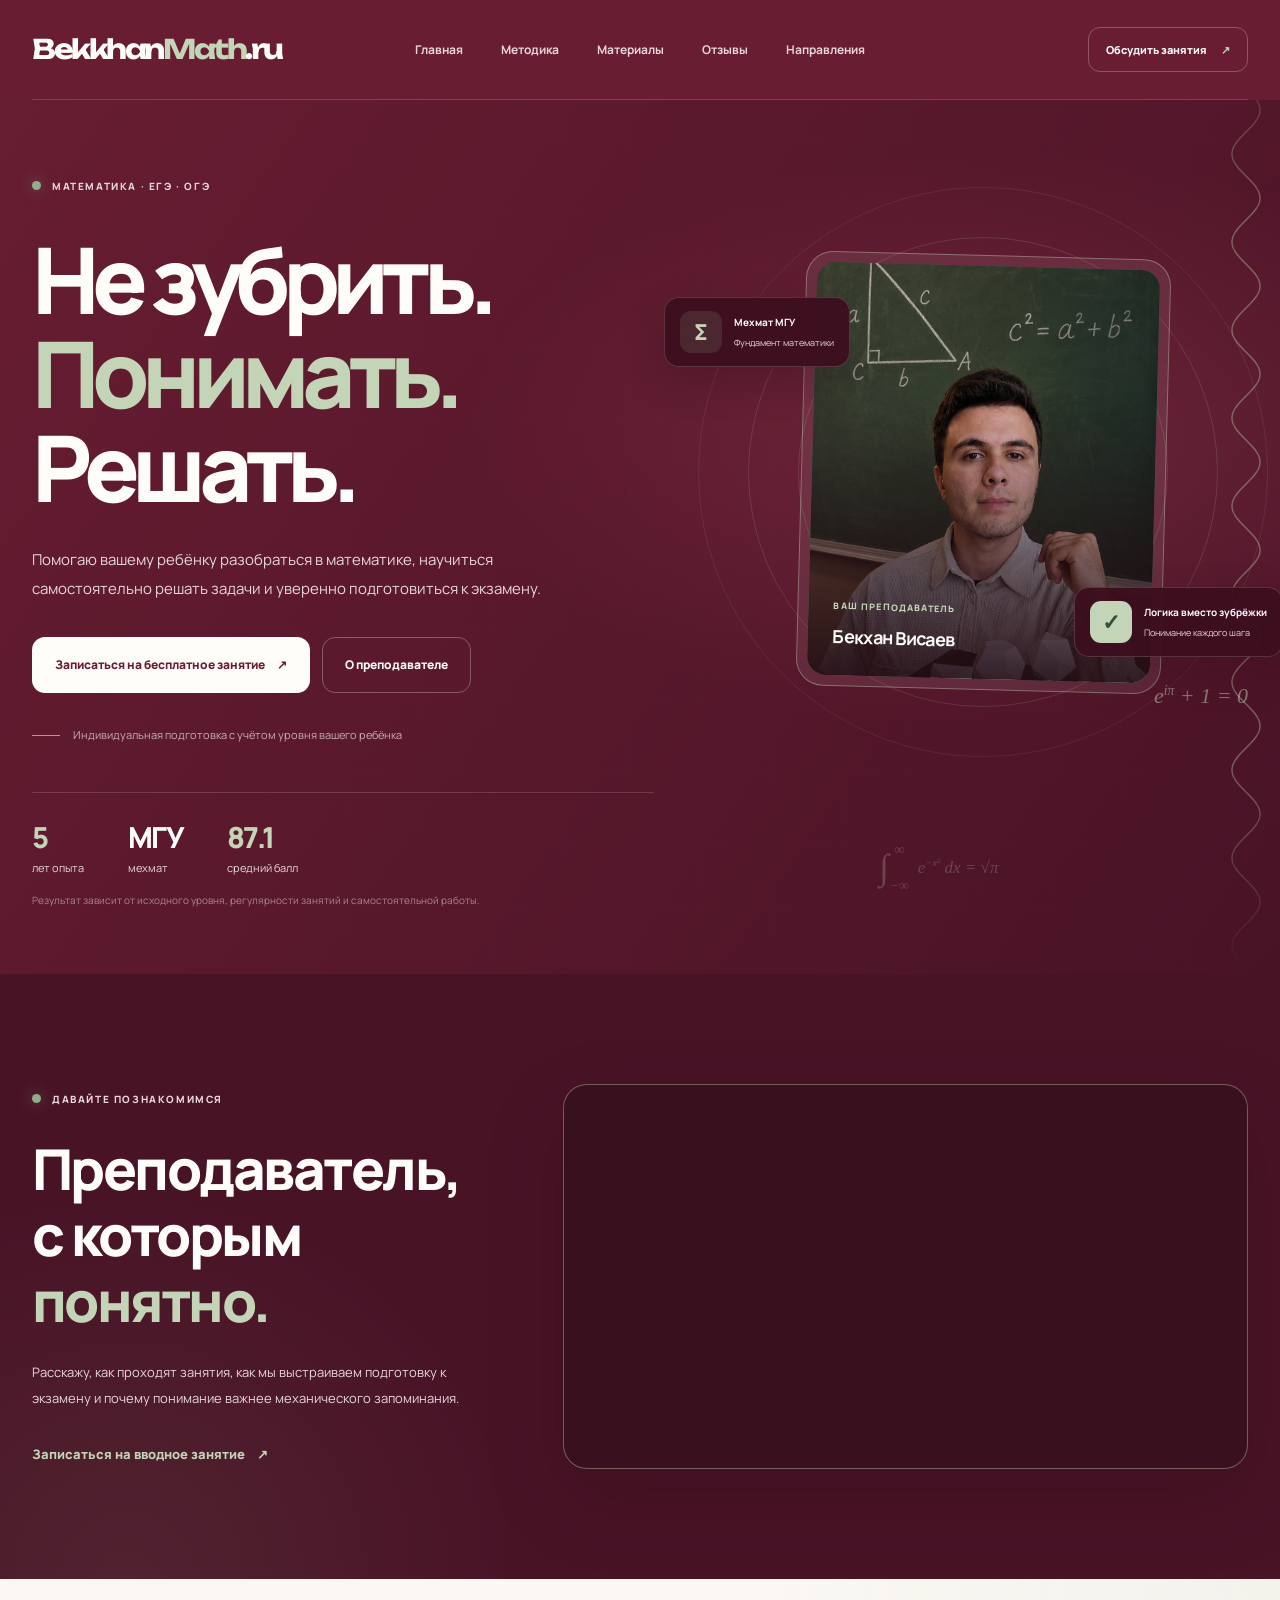
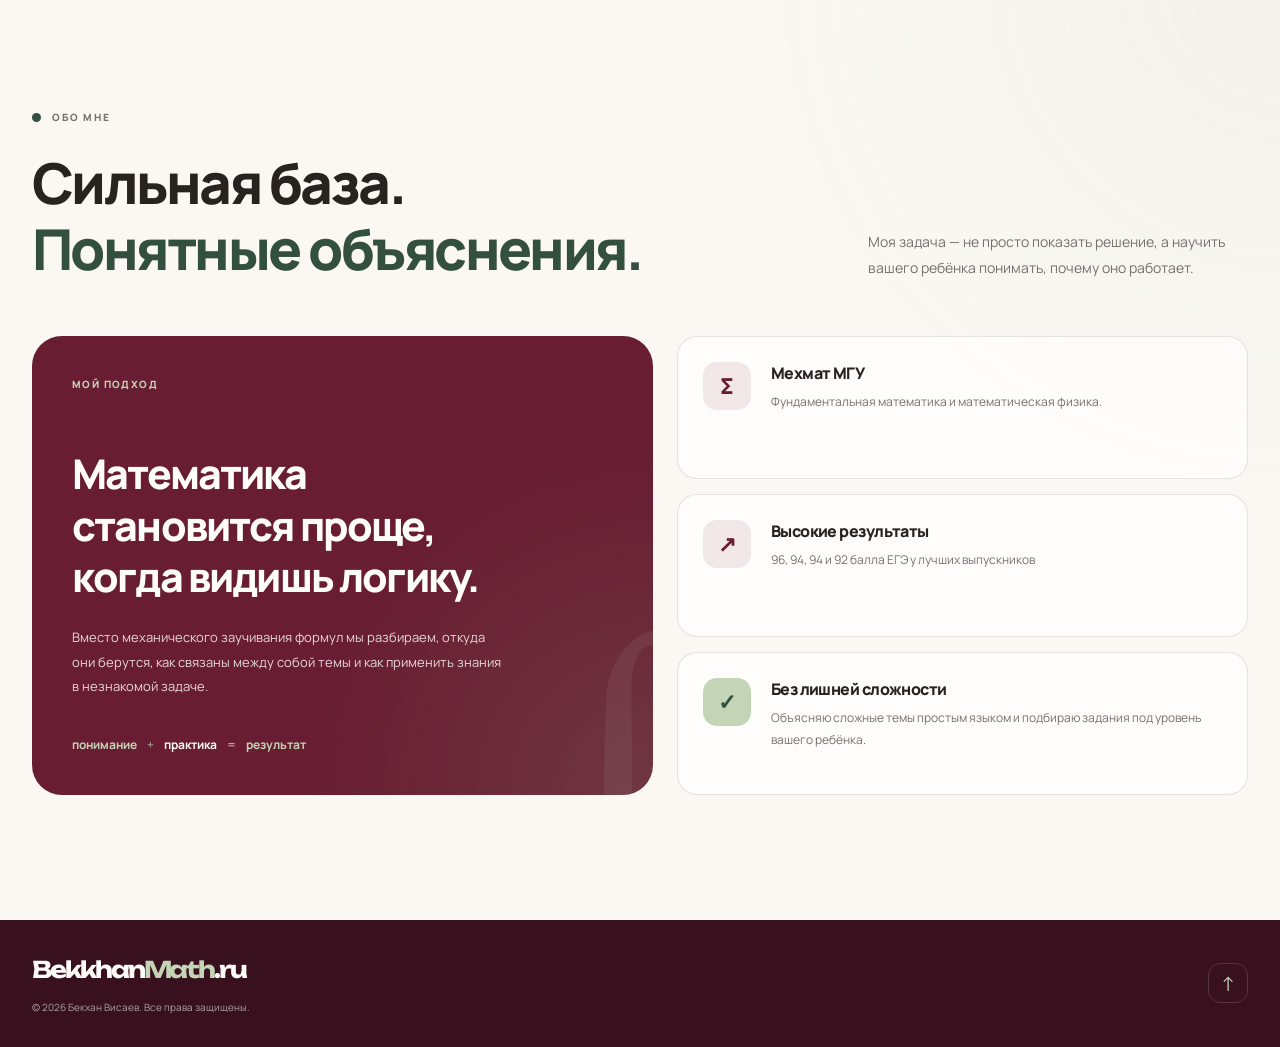
==== commit f6d31551: "Add files via upload" ====
--- a/index.html
+++ b/index.html
@@ -5,32 +5,30 @@
 <title>Репетитор по математике — ЕГЭ и ОГЭ | BekkhanMath.ru</title>
 <link rel="preconnect" href="https://fonts.googleapis.com"><link rel="preconnect" href="https://fonts.gstatic.com" crossorigin>
 <link href="https://fonts.googleapis.com/css2?family=Manrope:wght@400;500;600;700;800&family=Unbounded:wght@400;500;600;700&display=swap" rel="stylesheet">
-<link rel="stylesheet" href="css/style.css"><link rel="stylesheet" href="css/multipage.css"></head><body>
+<script src="js/reveal.js"></script><link rel="stylesheet" href="css/style.css"><link rel="stylesheet" href="css/multipage.css"><link rel="icon" type="image/svg+xml" href="images/icon.svg"></head><body id="top">
 <div class="site-background" aria-hidden="true"><div class="background-circle background-circle-1"></div><div class="background-circle background-circle-2"></div></div>
-<header class="header"><div class="container header-inner"><a aria-label="BekkhanMath.ru — главная страница" class="logo" href="#home">BekkhanMath<span>.</span>ru</a><nav aria-label="Основная навигация" class="navigation" id="site-navigation"><a href="#home">Главная</a><a href="html/method.html">Методика</a><a href="html/materials.html">Материалы</a><a href="html/reviews.html">Отзывы</a><a href="html/services.html">Направления</a></nav><button class="menu-toggle" type="button" aria-label="Открыть меню" aria-expanded="false" aria-controls="site-navigation"><span></span><span></span><span></span></button><a class="header-button" href="html/contacts.html">Обсудить занятия <span aria-hidden="true">↗</span></a></div></header><main class="page-main home-main"><section class="hero section-dark" id="home">
+<header class="header"><div class="container header-inner"><a aria-label="BekkhanMath.ru — главная страница" class="logo" href="#home">Bekkhan<span class="logo-green">Math</span><span>.</span>ru</a><nav aria-label="Основная навигация" class="navigation" id="site-navigation"><a href="#home">Главная</a><a href="html/method.html">Методика</a><a href="html/materials.html">Материалы</a><a href="html/reviews.html">Отзывы</a><a href="html/services.html">Направления</a></nav><button class="menu-toggle" type="button" aria-label="Открыть меню" aria-expanded="false" aria-controls="site-navigation"><span></span><span></span><span></span></button><a class="header-button" href="html/contacts.html">Обсудить занятия <span aria-hidden="true">↗</span></a></div></header><main class="page-main home-main"><section class="hero section-dark" id="home">
 <div aria-hidden="true" class="hero-grid-pattern"></div>
-<div aria-hidden="true" class="math-decoration math-decoration-1">
-                f(x)
-            </div>
+<div aria-hidden="true" class="math-decoration math-decoration-1"></div>
 <div aria-hidden="true" class="math-decoration math-decoration-2">
-                x² + y² = r²
+                <span class="int-sign">∫</span><span class="int-limits"><sup>∞</sup><sub>−∞</sub></span><span>e<sup>−x²</sup> dx = √π</span>
             </div>
 <div class="container hero-inner">
 <div class="hero-content">
-<div class="eyebrow hero-eyebrow">
+<div class="eyebrow hero-eyebrow" data-reveal>
 <span class="status-dot"></span>
                         МАТЕМАТИКА · ЕГЭ · ОГЭ
                     </div>
-<h1 class="hero-title">
+<h1 class="hero-title" data-reveal>
                         Не зубрить.<br/>
 <span>Понимать.</span><br/>
                         Решать.
                     </h1>
-<p class="hero-description">
+<p class="hero-description" data-reveal>
                         Помогаю вашему ребёнку разобраться в математике,
                         научиться самостоятельно решать задачи и уверенно подготовиться к экзамену.
                     </p>
-<div class="hero-buttons">
+<div class="hero-buttons" data-reveal>
 <a class="button button-light" href="html/contacts.html">
                             Записаться на бесплатное занятие
                             <span aria-hidden="true">↗</span>
@@ -39,11 +37,10 @@
                             О преподавателе
                         </a>
 </div>
-<div class="hero-bottom-note">
-<span class="note-line"></span>
-                        Индивидуальная подготовка с учётом уровня вашего ребёнка
+<div class="hero-bottom-note" data-reveal>
+<span class="note-line"></span>Индивидуальная подготовка с учётом уровня вашего ребёнка
                     </div>
-<div class="hero-stats">
+<div class="hero-stats" data-reveal>
 <div class="hero-stat">
 <strong><span>5</span></strong>
 <span>лет опыта</span>
@@ -57,12 +54,12 @@
 <span>средний балл</span>
 </div>
 </div>
-<p class="stats-note">
+<p class="stats-note" data-reveal>
                         Результат зависит от исходного уровня, регулярности
                         занятий и самостоятельной работы.
                     </p>
 </div>
-<div class="hero-visual">
+<div class="hero-visual" data-reveal>
 <div class="orbit orbit-1"></div>
 <div class="orbit orbit-2"></div>
 <div class="orbit orbit-3"></div>
@@ -91,19 +88,19 @@
 </span>
 </div>
 <div aria-hidden="true" class="floating-formula">
-                        a² + b² = c²
+                        e<sup>iπ</sup> + 1 = 0
                     </div>
 </div>
 </div>
 </section><section class="video-section section-dark">
 <div class="container">
 <div class="video-grid">
-<div class="video-copy">
-<div class="eyebrow hero-eyebrow">
+<div class="video-copy" data-reveal>
+<div class="eyebrow hero-eyebrow" data-reveal>
 <span class="status-dot"></span>
                             ДАВАЙТЕ ПОЗНАКОМИМСЯ
                         </div>
-<h2 class="section-title">
+<h2 class="section-title" data-reveal>
                             Преподаватель,<br/>
                             с которым <span>понятно.</span>
 </h2>
@@ -117,11 +114,8 @@
                             <span aria-hidden="true">↗</span>
 </a>
 </div>
-<div class="video-frame">
+<div class="video-frame" data-reveal>
 <iframe allow="accelerometer; autoplay; clipboard-write; encrypted-media; gyroscope; picture-in-picture; web-share" allowfullscreen="" loading="lazy" referrerpolicy="strict-origin-when-cross-origin" src="https://youtube.com" title="Видео-знакомство с Бекханом Висаевым"></iframe>
-<div class="video-corner-label">
-                            INTRO / 01
-                        </div>
 </div>
 </div>
 </div>
@@ -129,25 +123,24 @@
 <div class="container">
 <div class="section-heading">
 <div>
-<div class="eyebrow section-eyebrow">
+<div class="eyebrow section-eyebrow" data-reveal>
 <span class="section-dot"></span>
-                            01 / ОБО МНЕ
+                            ОБО МНЕ
                         </div>
-<h2 class="section-title">
+<h2 class="section-title" data-reveal>
                             Сильная база.<br/>
 <span class="text-green">Понятные объяснения.</span>
 </h2>
 </div>
-<p class="section-heading-description">
+<p class="section-heading-description" data-reveal>
                         Моя задача — не просто показать решение,
                         а научить вашего ребёнка понимать, почему оно работает.
                     </p>
 </div>
 <div class="about-grid">
-<div class="about-main-card">
+<div class="about-main-card" data-reveal>
 <div class="about-card-top">
 <span class="mini-label">МОЙ ПОДХОД</span>
-<span class="about-card-number">01</span>
 </div>
 <h3>
                             Математика становится проще,
@@ -167,7 +160,7 @@
 </div>
 </div>
 <div class="about-facts">
-<article class="fact-card">
+<article class="fact-card" data-reveal>
 <span class="fact-icon">Σ</span>
 <div>
 <h3>Мехмат МГУ</h3>
@@ -176,7 +169,7 @@
                                 </p>
 </div>
 </article>
-<article class="fact-card">
+<article class="fact-card" data-reveal>
 <span class="fact-icon">↗</span>
 <div>
 <h3>Высокие результаты</h3>
@@ -185,7 +178,7 @@
                                 </p>
 </div>
 </article>
-<article class="fact-card">
+<article class="fact-card" data-reveal>
 <span class="fact-icon fact-icon-green">✓</span>
 <div>
 <h3>Без лишней сложности</h3>
@@ -198,7 +191,7 @@
 </div>
 </div>
 </div>
-</section></main><footer class="footer"><div class="container footer-inner"><a class="logo footer-logo" href="#home">BekkhanMath<span>.</span>ru</a><p class="footer-copyright">© 2026 Бекхан Висаев. Все права защищены.</p><a aria-label="Вернуться наверх" class="back-to-top" href="#home">↑</a></div></footer>
+</section></main><footer class="footer"><div class="container footer-inner"><a class="logo footer-logo" href="#home">Bekkhan<span class="logo-green">Math</span><span>.</span>ru</a><p class="footer-copyright">© 2026 Бекхан Висаев. Все права защищены.</p><a aria-label="Вернуться наверх" class="back-to-top" href="#top">↑</a></div></footer>
 <script>
 document.addEventListener("DOMContentLoaded", () => {
     const toggle = document.querySelector(".menu-toggle");
--- a/css/style.css
+++ b/css/style.css
@@ -332,8 +332,12 @@
 }
 
 
-.logo span {
+.logo .logo-green {
     color: var(--chalk-green-light);
+}
+
+.logo > span:not(.logo-green) {
+    color: var(--white);
 }
 
 
@@ -578,6 +582,8 @@
 .note-line {
     width: 28px;
     height: 1px;
+    flex: 0 0 28px;
+    transform: translateY(-2px);
 
     background: var(--chalk-green);
 }
@@ -1394,7 +1400,7 @@
             rgba(145, 173, 139, 0.08),
             transparent 30%
         ),
-        var(--cream);
+        var(--cream-dark);
 }
 
 
@@ -1740,7 +1746,7 @@
 ======================================== */
 
 .services-section {
-    background: var(--cream);
+    background: var(--cream-dark);
 }
 
 
@@ -2834,8 +2840,12 @@
 ======================================== */
 
 /* Green punctuation in both wordmarks */
-.logo span {
+.logo .logo-green {
     color: var(--chalk-green-light);
+}
+
+.logo > span:not(.logo-green) {
+    color: var(--white);
 }
 
 /* Lift the complete portrait composition toward the heading */
@@ -2883,17 +2893,18 @@
 
     .header-inner {
         position: relative;
-        grid-template-columns: minmax(0, 1fr) 42px auto;
+        grid-template-columns: minmax(0, 1fr) auto 42px;
         gap: 9px;
         min-height: 72px;
     }
 
     .logo {
-        font-size: clamp(17px, 5vw, 22px);
+        font-size: clamp(11.9px, 3.5vw, 15.4px); /* на 30% меньше прежнего */
         white-space: nowrap;
     }
 
     .menu-toggle {
+        order: 3; /* справа от кнопки «Обсудить занятия» */
         display: flex;
         width: 42px;
         height: 42px;
@@ -2964,6 +2975,7 @@
     }
 
     .header-button {
+        order: 2;
         justify-self: end;
         min-height: 40px;
         padding: 9px 10px;
@@ -3071,13 +3083,13 @@
     }
 
     .header-inner {
-        grid-template-columns: minmax(0, 1fr) 38px auto;
+        grid-template-columns: minmax(0, 1fr) auto 38px;
         gap: 6px;
         min-height: 66px;
     }
 
     .logo {
-        font-size: 16px;
+        font-size: 11.2px; /* было 16px, -30% */
         letter-spacing: -.085em;
     }
 
@@ -3116,3 +3128,11 @@
         font-size: 18px;
     }
 }
+
+
+/* Contacts page: clean single-column layout without the Profi.ru widget. */
+.contacts-card {
+    grid-template-columns: minmax(0, 1fr);
+    max-width: 920px;
+    margin-inline: auto;
+}
--- a/css/multipage.css
+++ b/css/multipage.css
@@ -1,6 +1,6 @@
 
 /* Дополнительные стили многостраничной версии */
-.page-main { padding-top: 112px; }
+.page-main { padding-top: 0; }
 .page-main > .section:first-child { padding-top: 72px; }
 .page-main .section { min-height: 60vh; }
 .page-main .section-dark { min-height: 60vh; }
@@ -15,7 +15,7 @@
 .navigation a { transition: color var(--transition); }
 .navigation a:hover { color: var(--chalk-green-light); }
 @media (max-width: 760px) {
-  .page-main { padding-top: 90px; }
+  .page-main { padding-top: 0; }
   .page-main > .section:first-child { padding-top: 55px; }
   .page-main .section-heading { margin-bottom: 32px; }
   .materials-telegram { margin-top: 28px; }
@@ -34,3 +34,236 @@
 /* Главная начинается сразу под фиксированной по макету шапкой. */
 .page-main.home-main { padding-top: 0; }
 .page-main.home-main > .hero { margin-top: 0; }
+
+
+/* ========================================
+   ВНУТРЕННИЕ СТРАНИЦЫ: шапка в потоке, футер у нижнего края
+======================================== */
+
+/* Шапка не перекрывает контент, а стоит над ним — без нахлёста и без зазора */
+.header.header-static {
+    position: relative;
+}
+
+/* Страница занимает минимум весь экран: футер всегда внизу, даже если контента мало */
+body.subpage {
+    display: flex;
+    flex-direction: column;
+    min-height: 100vh;
+    min-height: 100dvh;
+}
+
+body.subpage .page-main {
+    display: flex;
+    flex: 1 0 auto;
+    flex-direction: column;
+}
+
+body.subpage .page-main > section {
+    flex: 1 0 auto;
+}
+
+/* Страница контактов: карточка по центру свободной области */
+body.subpage .contacts-section {
+    display: flex;
+    align-items: center;
+}
+
+body.subpage .contacts-section > .container {
+    flex: 0 1 auto;
+}
+
+
+/* ========================================
+   АНИМАЦИЯ ПОЯВЛЕНИЯ (первая загрузка + прокрутка)
+   Работает через js/reveal.js и атрибут data-reveal.
+   Используется свойство translate, поэтому hover-эффекты (transform) не страдают.
+======================================== */
+
+@keyframes reveal-up {
+    from { opacity: 0; translate: 0 32px; }
+    to   { opacity: 1; translate: 0 0; }
+}
+
+@keyframes header-in {
+    from { opacity: 0; translate: 0 -16px; }
+    to   { opacity: 1; translate: 0 0; }
+}
+
+.js [data-reveal] {
+    opacity: 0;
+    translate: 0 32px;
+}
+
+.js [data-reveal].is-visible {
+    animation: reveal-up .85s cubic-bezier(.22, .75, .25, 1) both;
+    animation-delay: var(--reveal-delay, 0s);
+}
+
+.js [data-reveal].reveal-done {
+    opacity: 1;
+    translate: none;
+    animation: none;
+}
+
+.first-visit .header-inner {
+    animation: header-in .7s cubic-bezier(.22, .75, .25, 1) both;
+}
+
+@media (prefers-reduced-motion: reduce) {
+    .js [data-reveal] {
+        opacity: 1;
+        translate: none;
+        animation: none;
+    }
+}
+
+
+/* Векторные иконки в кнопках: размер и цвет берутся от текста кнопки */
+.button-icon {
+    flex: none;
+    width: 1.55em;
+    height: 1.55em;
+    fill: currentColor;
+}
+
+
+/* ========================================
+   ФОРМУЛЫ И ЧЕРТЁЖ НА ГЛАВНОЙ
+======================================== */
+
+.floating-formula sup,
+.math-decoration sup,
+.math-decoration sub {
+    font-size: 0.62em;
+    line-height: 0;
+}
+
+/* Интеграл Эйлера — Пуассона (на месте, где раньше была синусоида) */
+.math-decoration-2 {
+    right: 22%;
+    bottom: 9%;
+    display: flex;
+    align-items: center;
+    gap: 5px;
+    white-space: nowrap;
+    font-size: 17px;
+}
+
+.math-decoration-2 .int-sign {
+    font-size: 2.1em;
+    line-height: 1;
+    font-style: normal;
+}
+
+.math-decoration-2 .int-limits {
+    display: inline-flex;
+    flex-direction: column;
+    align-items: center;
+    justify-content: space-between;
+    align-self: stretch;
+    margin: 0 4px 0 -4px;
+    font-size: 0.8em;
+}
+
+.math-decoration-2 .int-limits sup,
+.math-decoration-2 .int-limits sub {
+    font-size: 1em;
+}
+
+/* Вертикальная синусоида вдоль правого края главного экрана, плавно гаснет сверху и снизу */
+.math-decoration-1 {
+    top: 0;
+    right: 14px;
+    bottom: 0;
+    width: 40px;
+    opacity: 0.4;
+
+    background: url("data:image/svg+xml,<svg xmlns='http://www.w3.org/2000/svg' width='40' height='88' viewBox='0 0 40 88'><polyline points='16.05,-4 17.02,-3 18.01,-2 19.00,-1 20.00,0 21.00,1 21.99,2 22.98,3 23.95,4 24.89,5 25.82,6 26.71,7 27.57,8 28.39,9 29.17,10 29.90,11 30.58,12 31.21,13 31.78,14 32.29,15 32.74,16 33.12,17 33.44,18 33.69,19 33.86,20 33.97,21 34.01,22 33.97,23 33.86,24 33.69,25 33.44,26 33.12,27 32.74,28 32.29,29 31.78,30 31.21,31 30.58,32 29.90,33 29.17,34 28.39,35 27.57,36 26.71,37 25.82,38 24.89,39 23.95,40 22.98,41 21.99,42 21.00,43 20.00,44 19.00,45 18.01,46 17.02,47 16.05,48 15.11,49 14.18,50 13.29,51 12.43,52 11.61,53 10.83,54 10.10,55 9.42,56 8.79,57 8.22,58 7.71,59 7.26,60 6.88,61 6.56,62 6.31,63 6.14,64 6.03,65 5.99,66 6.03,67 6.14,68 6.31,69 6.56,70 6.88,71 7.26,72 7.71,73 8.22,74 8.79,75 9.42,76 10.10,77 10.83,78 11.61,79 12.43,80 13.29,81 14.18,82 15.11,83 16.05,84 17.02,85 18.01,86 19.00,87 20.00,88 21.00,89 21.99,90 22.98,91 23.95,92' fill='none' stroke='%23c4d5b7' stroke-width='1.4' stroke-linecap='round' stroke-linejoin='round'/></svg>") repeat-y center top;
+
+    -webkit-mask-image: linear-gradient(to bottom, transparent 0, #000 22%, #000 78%, transparent 100%);
+    mask-image: linear-gradient(to bottom, transparent 0, #000 22%, #000 78%, transparent 100%);
+}
+
+/* ========================================
+   ЕДИНЫЙ УРОВЕНЬ ПОДПИСЕЙ (зелёная точка + «МЕТОДИКА», «МАТЕМАТИКА · ЕГЭ · ОГЭ» и т. д.)
+   Шапка 100px / 72px / 66px; подпись на внутренних страницах стоит на 72px / 55px ниже неё.
+======================================== */
+
+.hero {
+    padding-top: 172px;
+}
+
+/* Контакты: карточка прижата кверху, подпись внутри неё на том же уровне */
+body.subpage .contacts-section {
+    align-items: flex-start;
+    padding-top: 28px;
+}
+
+body.subpage .contacts-card {
+    padding-top: 44px;
+}
+
+@media (max-width: 760px) {
+    .hero {
+        padding-top: 127px;
+    }
+
+    body.subpage .contacts-section {
+        padding-top: 27px;
+    }
+
+    body.subpage .contacts-card {
+        padding-top: 28px;
+    }
+}
+
+@media (max-width: 420px) {
+    .hero {
+        padding-top: 121px;
+    }
+}
+
+body.subpage .contacts-main {
+    align-self: start;
+}
+
+/* На телефоне декоративный интеграл и синусоида скрыты, формула Эйлера уходит под карточку */
+@media (max-width: 760px) {
+    .math-decoration {
+        display: none;
+    }
+
+    .floating-formula {
+        bottom: -38px;
+    }
+}
+
+
+/* Зелёная черта у подписи стоит на середине заглавной «И» первой строки.
+   Она — часть строки и выравнивается по базовой линии шрифта (высота заглавной ≈ 0.72em),
+   поэтому не зависит от ширины экрана и переносов. Перенесённые строки идут с отступом под текстом. */
+.hero-bottom-note {
+    display: block;
+    padding-left: 41px;
+    text-indent: -41px;
+    line-height: 1.75;
+}
+
+.hero-bottom-note .note-line {
+    display: inline-block;
+    width: 28px;
+    height: 1px;
+    margin-right: 13px;
+    vertical-align: calc(0.36em - 0.5px);
+    transform: none;
+    text-indent: 0;
+}
+
+
+/* Мобильное меню: пункты по центру */
+@media (max-width: 760px) {
+    .navigation a {
+        text-align: center;
+    }
+}
